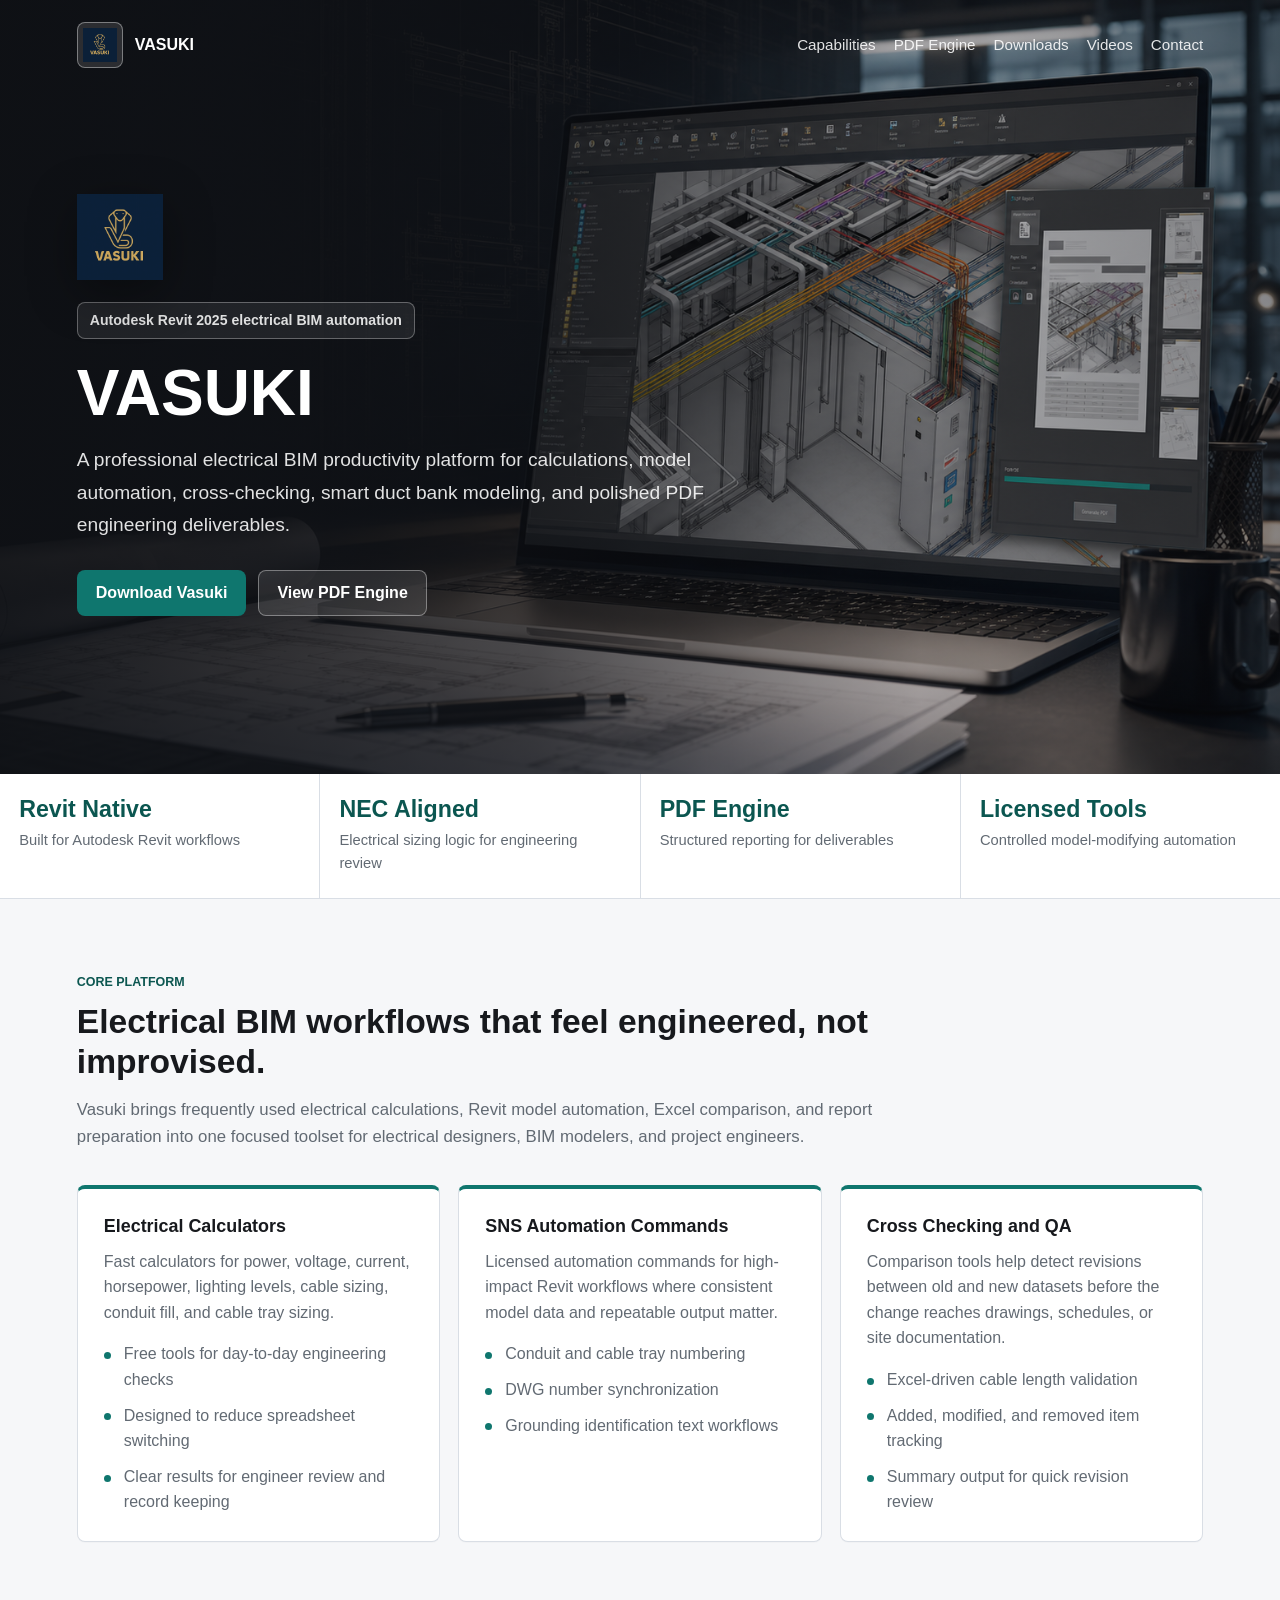
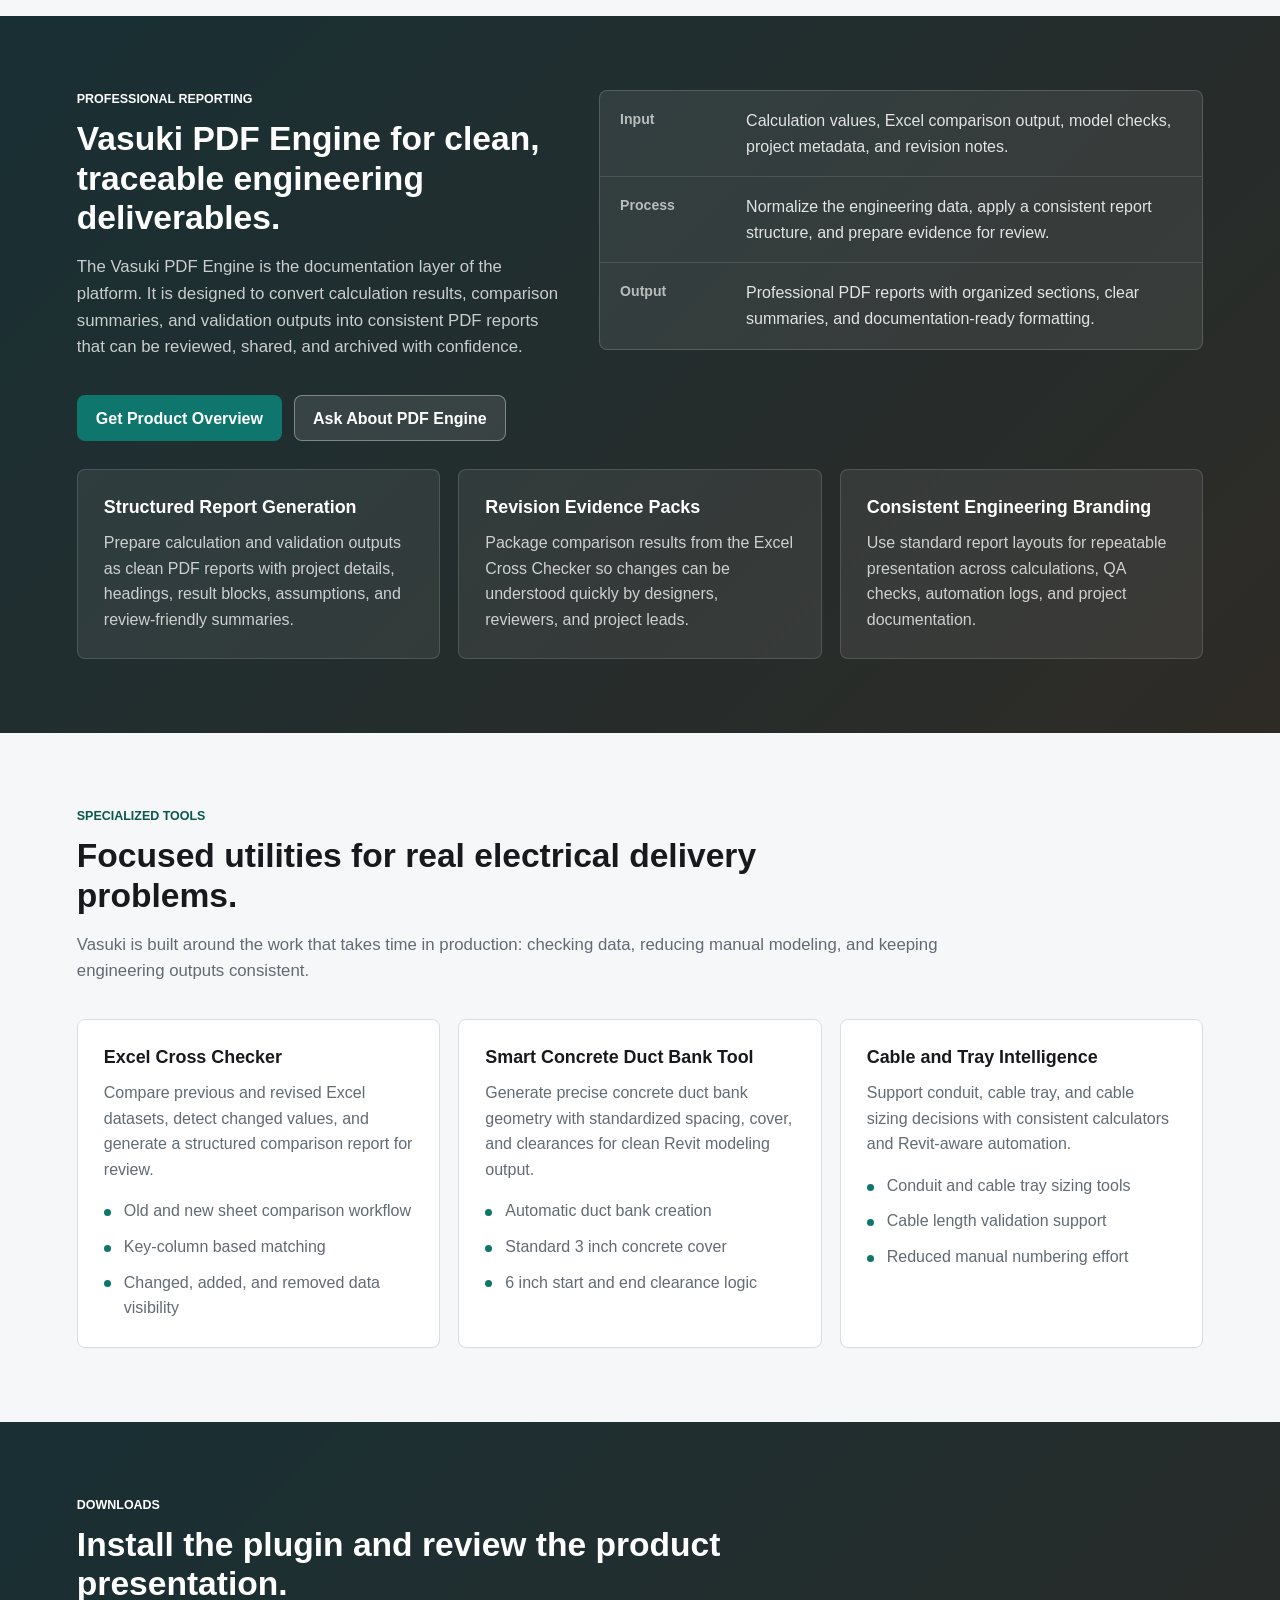
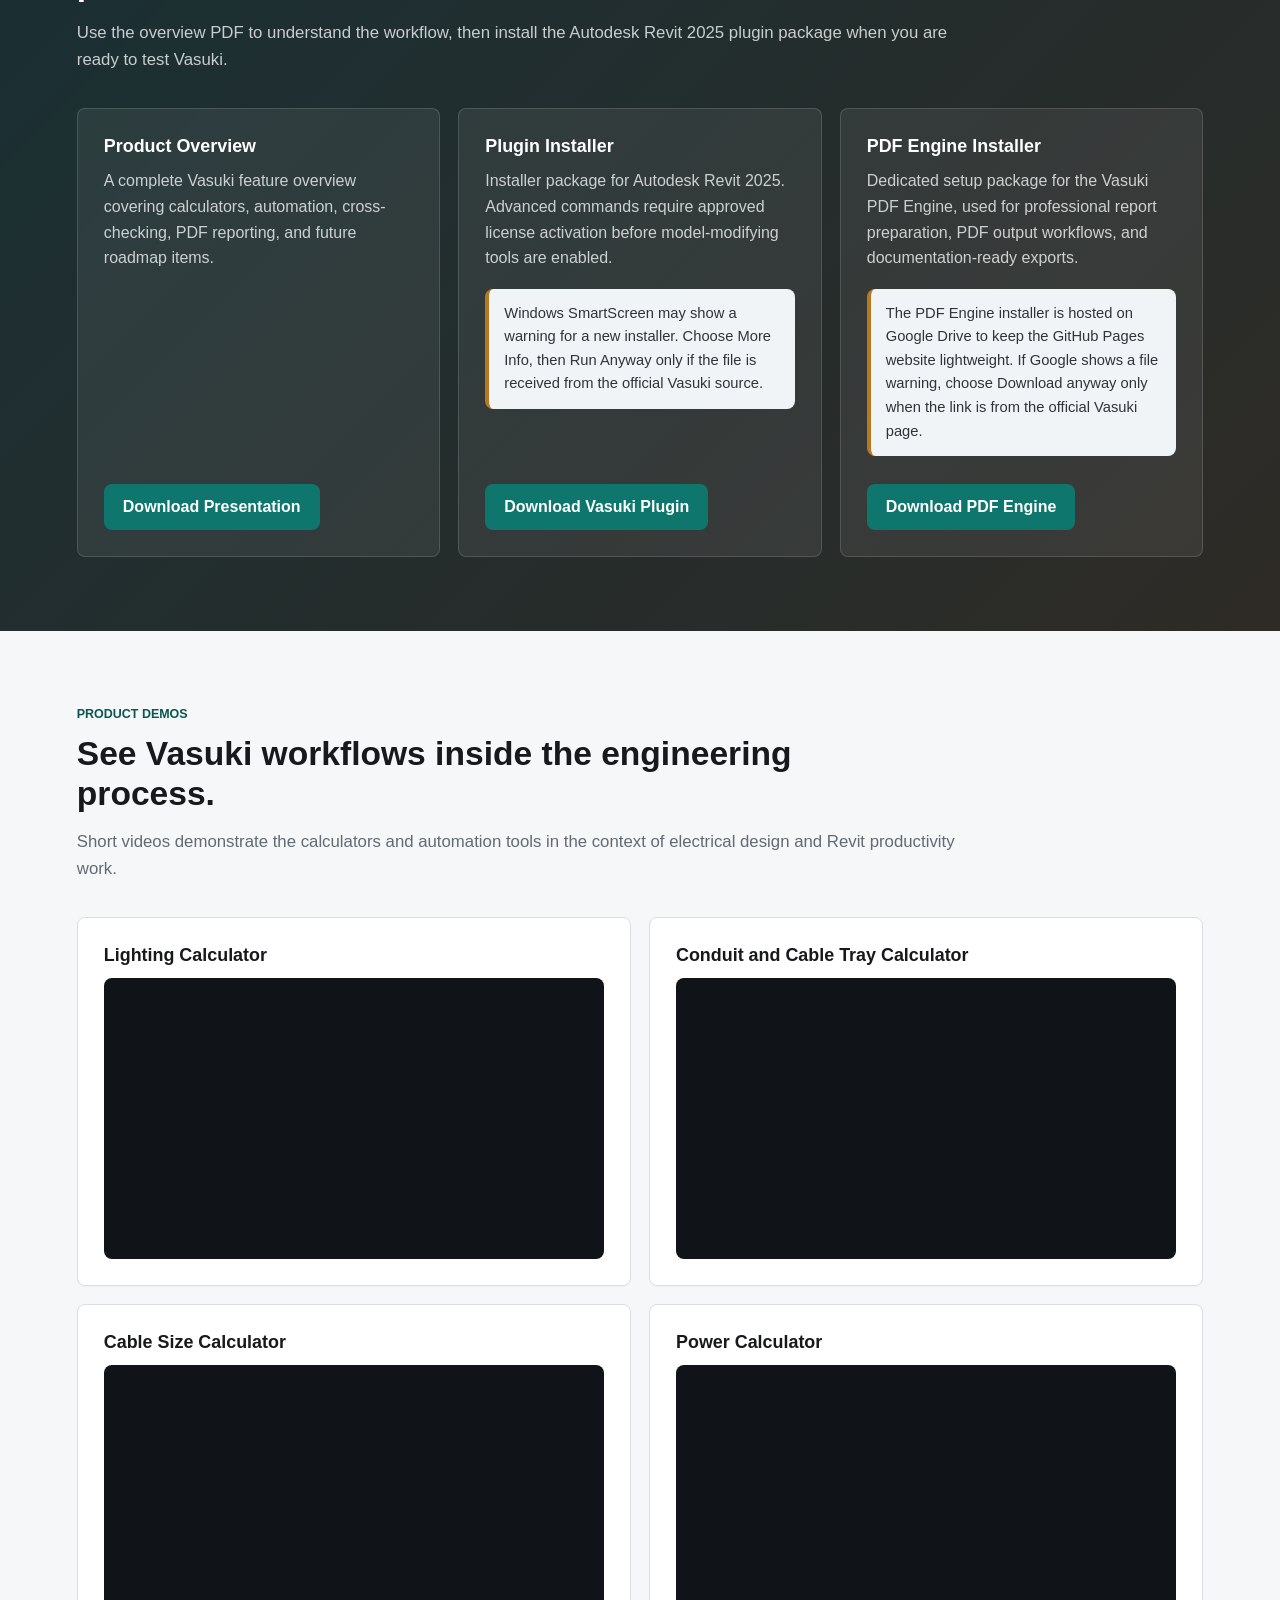
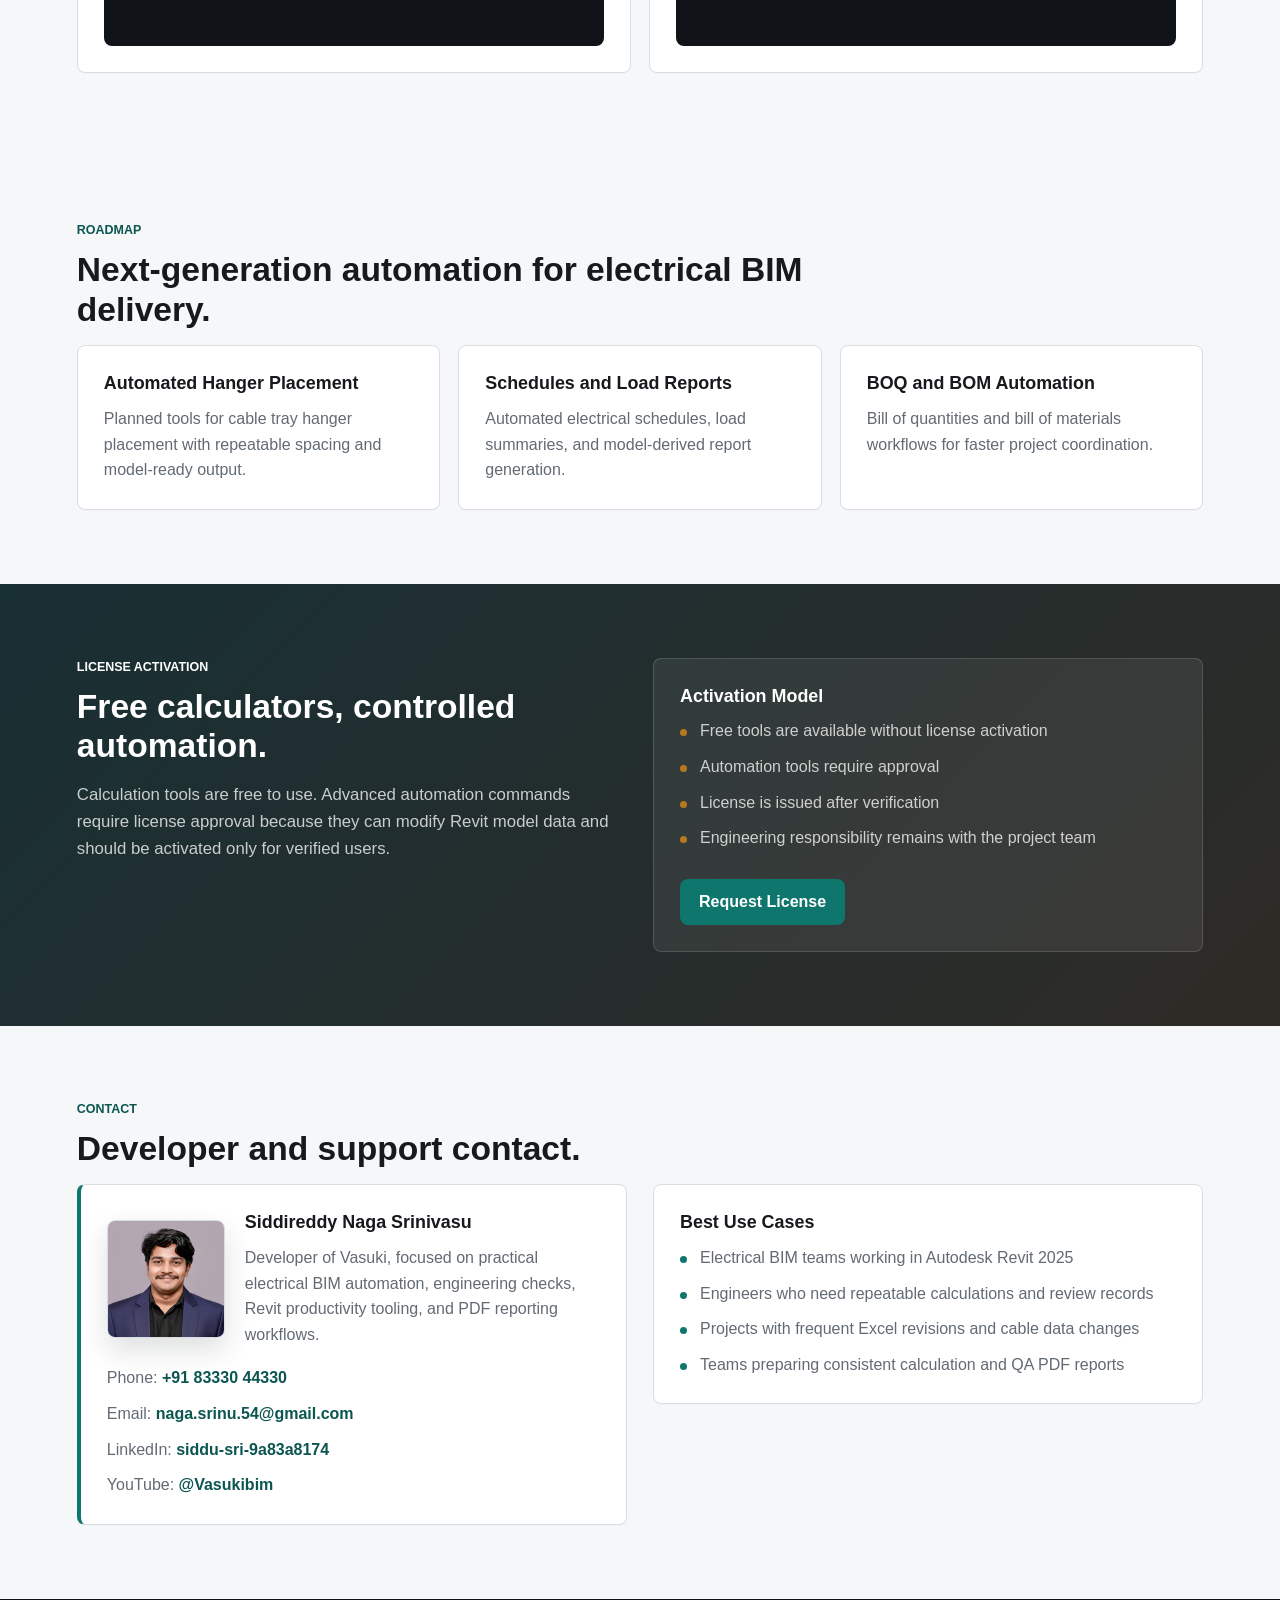
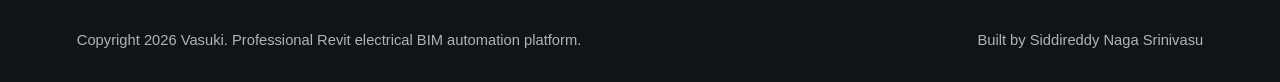
==== index.html @ 3e082663 "Add files via upload" ====
<!DOCTYPE html>
<html lang="en">
<head>
  <meta charset="UTF-8" />
  <meta name="viewport" content="width=device-width, initial-scale=1.0" />
  <meta name="author" content="Siddireddy Naga Srinivasu" />
  <meta
    name="description"
    content="Vasuki is a professional Autodesk Revit 2025 electrical BIM automation plugin with NEC-aligned calculators, model automation, Excel cross checking, smart duct bank tools, and a PDF reporting engine for engineering deliverables."
  />
  <meta
    name="keywords"
    content="Vasuki Revit plugin, Revit electrical automation, BIM electrical tools, PDF reporting engine, NEC cable sizing Revit, conduit numbering Revit, cable tray automation"
  />
  <title>Vasuki | Revit Electrical BIM Automation and PDF Engine</title>

  <style>
    :root {
      --ink: #17191d;
      --ink-soft: #2f343b;
      --muted: #626a73;
      --paper: #f6f7f9;
      --surface: #ffffff;
      --surface-strong: #eef2f5;
      --line: #d9dee5;
      --teal: #0f766e;
      --teal-dark: #0b5650;
      --amber: #b7791f;
      --green: #2f7d4d;
      --danger: #b83232;
      --shadow: 0 18px 45px rgba(23, 25, 29, 0.12);
    }

    * {
      box-sizing: border-box;
    }

    html {
      scroll-behavior: smooth;
    }

    body {
      margin: 0;
      font-family: "Segoe UI", Roboto, Arial, sans-serif;
      color: var(--ink);
      background: var(--paper);
      line-height: 1.6;
    }

    img,
    iframe {
      max-width: 100%;
    }

    a {
      color: inherit;
    }

    .site-header {
      position: absolute;
      z-index: 10;
      inset: 0 0 auto;
      padding: 22px 6%;
      color: #ffffff;
    }

    .nav {
      display: flex;
      align-items: center;
      justify-content: space-between;
      gap: 24px;
    }

    .brand {
      display: inline-flex;
      align-items: center;
      gap: 12px;
      text-decoration: none;
      font-weight: 800;
      letter-spacing: 0;
    }

    .brand-logo-wrap {
      display: inline-flex;
      width: 46px;
      height: 46px;
      align-items: center;
      justify-content: center;
      border: 1px solid rgba(255, 255, 255, 0.38);
      border-radius: 8px;
      background: rgba(255, 255, 255, 0.12);
      overflow: hidden;
    }

    .brand-logo {
      width: 100%;
      height: 100%;
      object-fit: contain;
      padding: 5px;
    }

    .hero-logo {
      display: block;
      max-width: 118px;
      max-height: 86px;
      margin-bottom: 22px;
      object-fit: contain;
      filter: drop-shadow(0 12px 24px rgba(0, 0, 0, 0.35));
    }

    .nav-links {
      display: flex;
      flex-wrap: wrap;
      justify-content: flex-end;
      gap: 18px;
      font-size: 0.95rem;
    }

    .nav-links a {
      color: rgba(255, 255, 255, 0.88);
      text-decoration: none;
    }

    .hero {
      position: relative;
      min-height: 86vh;
      display: flex;
      align-items: center;
      padding: 120px 6% 84px;
      color: #ffffff;
      background:
        linear-gradient(90deg, rgba(14, 16, 20, 0.92) 0%, rgba(14, 16, 20, 0.72) 42%, rgba(14, 16, 20, 0.32) 72%, rgba(14, 16, 20, 0.48) 100%),
        url("vasuki-hero.png") center right / cover no-repeat;
      overflow: hidden;
    }

    .hero-content {
      width: 100%;
      max-width: 760px;
      min-width: 0;
      position: relative;
      z-index: 1;
    }

    .eyebrow {
      display: inline-flex;
      align-items: center;
      min-height: 34px;
      padding: 6px 12px;
      border: 1px solid rgba(255, 255, 255, 0.3);
      border-radius: 8px;
      color: rgba(255, 255, 255, 0.86);
      font-size: 0.88rem;
      font-weight: 700;
      background: rgba(255, 255, 255, 0.08);
    }

    h1,
    h2,
    h3,
    p {
      margin-top: 0;
    }

    h1 {
      margin: 22px 0 18px;
      font-size: 4rem;
      line-height: 1.02;
      letter-spacing: 0;
    }

    .hero-subtitle {
      max-width: 680px;
      color: rgba(255, 255, 255, 0.88);
      font-size: 1.2rem;
      line-height: 1.7;
      overflow-wrap: normal;
      word-break: normal;
    }

    .hero-actions,
    .cta-row {
      display: flex;
      flex-wrap: wrap;
      gap: 12px;
      margin-top: 28px;
    }

    .button {
      display: inline-flex;
      align-items: center;
      justify-content: center;
      min-height: 46px;
      padding: 11px 18px;
      border: 1px solid transparent;
      border-radius: 8px;
      text-decoration: none;
      font-weight: 750;
      line-height: 1.2;
      transition: transform 180ms ease, border-color 180ms ease, background 180ms ease;
    }

    .button:hover {
      transform: translateY(-1px);
    }

    .button-primary {
      color: #ffffff;
      background: var(--teal);
    }

    .button-primary:hover {
      background: var(--teal-dark);
    }

    .button-secondary {
      color: #ffffff;
      border-color: rgba(255, 255, 255, 0.36);
      background: rgba(255, 255, 255, 0.1);
    }

    .button-light {
      color: var(--ink);
      background: #ffffff;
      border-color: var(--line);
    }

    .button-outline {
      color: var(--teal-dark);
      border-color: rgba(15, 118, 110, 0.32);
      background: rgba(15, 118, 110, 0.08);
    }

    .proof-strip {
      display: grid;
      grid-template-columns: repeat(4, minmax(0, 1fr));
      gap: 1px;
      background: var(--line);
      border-bottom: 1px solid var(--line);
    }

    .proof-item {
      padding: 22px 6%;
      background: var(--surface);
    }

    .proof-value {
      display: block;
      color: var(--teal-dark);
      font-size: 1.45rem;
      font-weight: 850;
      line-height: 1.2;
    }

    .proof-label {
      display: block;
      margin-top: 5px;
      color: var(--muted);
      font-size: 0.92rem;
    }

    section {
      padding: 74px 6%;
    }

    .section-inner {
      width: min(1180px, 100%);
      margin: 0 auto;
    }

    .section-kicker {
      margin-bottom: 9px;
      color: var(--teal-dark);
      font-weight: 800;
      text-transform: uppercase;
      font-size: 0.78rem;
      letter-spacing: 0;
    }

    h2 {
      max-width: 820px;
      margin-bottom: 16px;
      font-size: 2.1rem;
      line-height: 1.18;
      letter-spacing: 0;
    }

    .section-lead {
      max-width: 880px;
      margin-bottom: 34px;
      color: var(--muted);
      font-size: 1.05rem;
    }

    .grid {
      display: grid;
      grid-template-columns: repeat(3, minmax(0, 1fr));
      gap: 18px;
    }

    .grid-two {
      grid-template-columns: repeat(2, minmax(0, 1fr));
    }

    .download-grid {
      grid-template-columns: repeat(3, minmax(0, 1fr));
    }

    .card {
      min-width: 0;
      padding: 26px;
      border: 1px solid var(--line);
      border-radius: 8px;
      background: var(--surface);
      box-shadow: 0 1px 0 rgba(23, 25, 29, 0.02);
    }

    .card-feature {
      border-top: 4px solid var(--teal);
    }

    .card h3 {
      margin-bottom: 10px;
      font-size: 1.12rem;
      line-height: 1.32;
      letter-spacing: 0;
    }

    .card p {
      color: var(--muted);
    }

    .card p:last-child,
    .card ul:last-child {
      margin-bottom: 0;
    }

    .list {
      display: grid;
      gap: 10px;
      margin: 0;
      padding: 0;
      list-style: none;
      color: var(--muted);
    }

    .list li {
      position: relative;
      padding-left: 20px;
    }

    .list li::before {
      content: "";
      position: absolute;
      left: 0;
      top: 0.68em;
      width: 7px;
      height: 7px;
      border-radius: 50%;
      background: var(--teal);
    }

    .band {
      color: #ffffff;
      background:
        linear-gradient(135deg, rgba(15, 118, 110, 0.18), rgba(183, 121, 31, 0.12)),
        #1b2027;
    }

    .band .section-kicker,
    .band h2,
    .band h3 {
      color: #ffffff;
    }

    .band .section-lead,
    .band .card p,
    .band .list {
      color: rgba(255, 255, 255, 0.76);
    }

    .band .card {
      border-color: rgba(255, 255, 255, 0.14);
      background: rgba(255, 255, 255, 0.07);
      box-shadow: none;
    }

    .band .list li::before {
      background: var(--amber);
    }

    .product-flow {
      display: grid;
      grid-template-columns: 0.9fr 1.1fr;
      gap: 28px;
      align-items: start;
    }

    .flow-panel {
      border: 1px solid rgba(255, 255, 255, 0.16);
      border-radius: 8px;
      background: rgba(255, 255, 255, 0.08);
      overflow: hidden;
    }

    .flow-row {
      display: grid;
      grid-template-columns: 110px 1fr;
      gap: 16px;
      padding: 17px 20px;
      border-bottom: 1px solid rgba(255, 255, 255, 0.12);
    }

    .flow-row:last-child {
      border-bottom: 0;
    }

    .flow-label {
      color: rgba(255, 255, 255, 0.66);
      font-size: 0.88rem;
      font-weight: 750;
    }

    .flow-text {
      color: rgba(255, 255, 255, 0.86);
    }

    .engine-cards {
      margin-top: 28px;
    }

    .download-card {
      display: flex;
      min-height: 260px;
      flex-direction: column;
      justify-content: space-between;
    }

    .note {
      margin-top: 18px;
      padding: 13px 15px;
      border-left: 4px solid var(--amber);
      border-radius: 8px;
      color: var(--muted);
      background: var(--surface-strong);
      font-size: 0.92rem;
    }

    .band .card .note {
      color: var(--ink-soft);
      background: #f1f4f7;
    }

    .media-grid {
      display: grid;
      grid-template-columns: repeat(2, minmax(0, 1fr));
      gap: 18px;
    }

    .media-frame {
      position: relative;
      aspect-ratio: 16 / 9;
      overflow: hidden;
      border-radius: 8px;
      background: #101418;
    }

    .media-frame iframe {
      position: absolute;
      inset: 0;
      width: 100%;
      height: 100%;
      border: 0;
    }

    .split {
      display: grid;
      grid-template-columns: 1fr 1fr;
      gap: 26px;
      align-items: start;
    }

    .contact-lines {
      display: grid;
      gap: 10px;
      margin: 0;
      padding: 0;
      list-style: none;
      color: var(--muted);
    }

    .contact-lines a {
      color: var(--teal-dark);
      font-weight: 700;
      text-decoration: none;
    }

    .developer-card {
      border-left: 4px solid var(--teal);
    }

    .developer-profile {
      display: grid;
      grid-template-columns: 118px 1fr;
      gap: 20px;
      align-items: center;
      margin-bottom: 18px;
    }

    .developer-photo {
      width: 118px;
      aspect-ratio: 1;
      border: 1px solid var(--line);
      border-radius: 8px;
      object-fit: cover;
      box-shadow: 0 12px 28px rgba(23, 25, 29, 0.14);
    }

    .footer {
      padding: 30px 6%;
      color: rgba(255, 255, 255, 0.68);
      background: #101317;
      font-size: 0.92rem;
    }

    .footer-inner {
      display: flex;
      width: min(1180px, 100%);
      margin: 0 auto;
      align-items: center;
      justify-content: space-between;
      gap: 16px;
    }

    @media (max-width: 980px) {
      .nav {
        align-items: flex-start;
        flex-direction: column;
      }

      .nav-links {
        justify-content: flex-start;
      }

      .hero {
        min-height: 82vh;
        padding-top: 150px;
        background-position: 68% center;
      }

      .hero-content {
        width: 88vw;
        max-width: 760px;
      }

      h1 {
        font-size: 3.05rem;
      }

      h2 {
        font-size: 1.8rem;
      }

      .proof-strip,
      .grid,
      .grid-two,
      .download-grid,
      .product-flow,
      .media-grid,
      .split {
        grid-template-columns: 1fr;
      }
    }

    @media (max-width: 640px) {
      .site-header {
        padding: 18px 5%;
      }

      .nav-links {
        display: none;
      }

      .hero {
        min-height: 84vh;
        padding: 112px 5% 54px;
        background-position: 72% center;
      }

      .hero-content {
        width: 90vw;
        max-width: 90vw;
      }

      h1 {
        font-size: 2.55rem;
      }

      .hero-subtitle,
      .section-lead {
        max-width: 100%;
        font-size: 1rem;
      }

      .hero-subtitle,
      .hero-actions {
        width: 100%;
        max-width: 330px;
      }

      section {
        padding: 56px 5%;
      }

      .card {
        padding: 22px;
      }

      .hero-actions,
      .cta-row {
        align-items: stretch;
        flex-direction: column;
      }

      .button {
        width: 100%;
      }

      .brand-logo-wrap {
        width: 42px;
        height: 42px;
      }

      .hero-logo {
        max-width: 96px;
        max-height: 72px;
      }

      .developer-profile {
        grid-template-columns: 1fr;
      }

      .flow-row {
        grid-template-columns: 1fr;
        gap: 6px;
      }

      .footer-inner {
        align-items: flex-start;
        flex-direction: column;
      }
    }
  </style>
</head>

<body>
  <header class="site-header">
    <nav class="nav" aria-label="Primary navigation">
      <a class="brand" href="#top" aria-label="Vasuki home">
        <span class="brand-logo-wrap">
          <img
            class="brand-logo"
            src="Vasuki_Logo.png"
            alt="Vasuki logo"
            onerror="this.onerror=null;this.src='https://www.vasukibim.com/Vasuki_Logo.png';"
          />
        </span>
        <span>VASUKI</span>
      </a>

      <div class="nav-links">
        <a href="#features">Capabilities</a>
        <a href="#pdf-engine">PDF Engine</a>
        <a href="#downloads">Downloads</a>
        <a href="#videos">Videos</a>
        <a href="#contact">Contact</a>
      </div>
    </nav>
  </header>

  <main id="top">
    <section class="hero" aria-label="Vasuki product overview">
      <div class="hero-content">
        <img
          class="hero-logo"
          src="Vasuki_Logo.png"
          alt="Vasuki logo"
          onerror="this.onerror=null;this.src='https://www.vasukibim.com/Vasuki_Logo.png';"
        />
        <span class="eyebrow">Autodesk Revit 2025 electrical BIM automation</span>
        <h1>VASUKI</h1>
        <p class="hero-subtitle">
          A professional electrical BIM productivity platform for calculations, model automation,
          cross-checking, smart duct bank modeling, and polished PDF engineering deliverables.
        </p>

        <div class="hero-actions">
          <a href="#downloads" class="button button-primary">Download Vasuki</a>
          <a href="#pdf-engine" class="button button-secondary">View PDF Engine</a>
        </div>
      </div>
    </section>

    <div class="proof-strip" aria-label="Vasuki highlights">
      <div class="proof-item">
        <span class="proof-value">Revit Native</span>
        <span class="proof-label">Built for Autodesk Revit workflows</span>
      </div>
      <div class="proof-item">
        <span class="proof-value">NEC Aligned</span>
        <span class="proof-label">Electrical sizing logic for engineering review</span>
      </div>
      <div class="proof-item">
        <span class="proof-value">PDF Engine</span>
        <span class="proof-label">Structured reporting for deliverables</span>
      </div>
      <div class="proof-item">
        <span class="proof-value">Licensed Tools</span>
        <span class="proof-label">Controlled model-modifying automation</span>
      </div>
    </div>

    <section id="features">
      <div class="section-inner">
        <p class="section-kicker">Core Platform</p>
        <h2>Electrical BIM workflows that feel engineered, not improvised.</h2>
        <p class="section-lead">
          Vasuki brings frequently used electrical calculations, Revit model automation,
          Excel comparison, and report preparation into one focused toolset for electrical
          designers, BIM modelers, and project engineers.
        </p>

        <div class="grid">
          <article class="card card-feature">
            <h3>Electrical Calculators</h3>
            <p>
              Fast calculators for power, voltage, current, horsepower, lighting levels,
              cable sizing, conduit fill, and cable tray sizing.
            </p>
            <ul class="list">
              <li>Free tools for day-to-day engineering checks</li>
              <li>Designed to reduce spreadsheet switching</li>
              <li>Clear results for engineer review and record keeping</li>
            </ul>
          </article>

          <article class="card card-feature">
            <h3>SNS Automation Commands</h3>
            <p>
              Licensed automation commands for high-impact Revit workflows where consistent
              model data and repeatable output matter.
            </p>
            <ul class="list">
              <li>Conduit and cable tray numbering</li>
              <li>DWG number synchronization</li>
              <li>Grounding identification text workflows</li>
            </ul>
          </article>

          <article class="card card-feature">
            <h3>Cross Checking and QA</h3>
            <p>
              Comparison tools help detect revisions between old and new datasets before
              the change reaches drawings, schedules, or site documentation.
            </p>
            <ul class="list">
              <li>Excel-driven cable length validation</li>
              <li>Added, modified, and removed item tracking</li>
              <li>Summary output for quick revision review</li>
            </ul>
          </article>
        </div>
      </div>
    </section>

    <section id="pdf-engine" class="band">
      <div class="section-inner">
        <div class="product-flow">
          <div>
            <p class="section-kicker">Professional Reporting</p>
            <h2>Vasuki PDF Engine for clean, traceable engineering deliverables.</h2>
            <p class="section-lead">
              The Vasuki PDF Engine is the documentation layer of the platform. It is designed
              to convert calculation results, comparison summaries, and validation outputs into
              consistent PDF reports that can be reviewed, shared, and archived with confidence.
            </p>

            <div class="cta-row">
              <a href="#downloads" class="button button-primary">Get Product Overview</a>
              <a href="mailto:naga.srinu.54@gmail.com?subject=Vasuki%20PDF%20Engine%20Inquiry" class="button button-secondary">Ask About PDF Engine</a>
            </div>
          </div>

          <div class="flow-panel" aria-label="Vasuki PDF Engine workflow">
            <div class="flow-row">
              <span class="flow-label">Input</span>
              <span class="flow-text">Calculation values, Excel comparison output, model checks, project metadata, and revision notes.</span>
            </div>
            <div class="flow-row">
              <span class="flow-label">Process</span>
              <span class="flow-text">Normalize the engineering data, apply a consistent report structure, and prepare evidence for review.</span>
            </div>
            <div class="flow-row">
              <span class="flow-label">Output</span>
              <span class="flow-text">Professional PDF reports with organized sections, clear summaries, and documentation-ready formatting.</span>
            </div>
          </div>
        </div>

        <div class="grid engine-cards">
          <article class="card">
            <h3>Structured Report Generation</h3>
            <p>
              Prepare calculation and validation outputs as clean PDF reports with project
              details, headings, result blocks, assumptions, and review-friendly summaries.
            </p>
          </article>

          <article class="card">
            <h3>Revision Evidence Packs</h3>
            <p>
              Package comparison results from the Excel Cross Checker so changes can be
              understood quickly by designers, reviewers, and project leads.
            </p>
          </article>

          <article class="card">
            <h3>Consistent Engineering Branding</h3>
            <p>
              Use standard report layouts for repeatable presentation across calculations,
              QA checks, automation logs, and project documentation.
            </p>
          </article>
        </div>
      </div>
    </section>

    <section>
      <div class="section-inner">
        <p class="section-kicker">Specialized Tools</p>
        <h2>Focused utilities for real electrical delivery problems.</h2>
        <p class="section-lead">
          Vasuki is built around the work that takes time in production: checking data,
          reducing manual modeling, and keeping engineering outputs consistent.
        </p>

        <div class="grid">
          <article class="card">
            <h3>Excel Cross Checker</h3>
            <p>
              Compare previous and revised Excel datasets, detect changed values, and generate
              a structured comparison report for review.
            </p>
            <ul class="list">
              <li>Old and new sheet comparison workflow</li>
              <li>Key-column based matching</li>
              <li>Changed, added, and removed data visibility</li>
            </ul>
          </article>

          <article class="card">
            <h3>Smart Concrete Duct Bank Tool</h3>
            <p>
              Generate precise concrete duct bank geometry with standardized spacing,
              cover, and clearances for clean Revit modeling output.
            </p>
            <ul class="list">
              <li>Automatic duct bank creation</li>
              <li>Standard 3 inch concrete cover</li>
              <li>6 inch start and end clearance logic</li>
            </ul>
          </article>

          <article class="card">
            <h3>Cable and Tray Intelligence</h3>
            <p>
              Support conduit, cable tray, and cable sizing decisions with consistent
              calculators and Revit-aware automation.
            </p>
            <ul class="list">
              <li>Conduit and cable tray sizing tools</li>
              <li>Cable length validation support</li>
              <li>Reduced manual numbering effort</li>
            </ul>
          </article>
        </div>
      </div>
    </section>

    <section id="downloads" class="band">
      <div class="section-inner">
        <p class="section-kicker">Downloads</p>
        <h2>Install the plugin and review the product presentation.</h2>
        <p class="section-lead">
          Use the overview PDF to understand the workflow, then install the Autodesk Revit
          2025 plugin package when you are ready to test Vasuki.
        </p>

        <div class="grid download-grid">
          <article class="card download-card">
            <div>
              <h3>Product Overview</h3>
              <p>
                A complete Vasuki feature overview covering calculators, automation,
                cross-checking, PDF reporting, and future roadmap items.
              </p>
            </div>
            <div class="cta-row">
              <a href="Vasuki_ppt.pdf" class="button button-primary">Download Presentation</a>
            </div>
          </article>

          <article class="card download-card">
            <div>
              <h3>Plugin Installer</h3>
              <p>
                Installer package for Autodesk Revit 2025. Advanced commands require
                approved license activation before model-modifying tools are enabled.
              </p>
              <p class="note">
                Windows SmartScreen may show a warning for a new installer. Choose
                More Info, then Run Anyway only if the file is received from the official
                Vasuki source.
              </p>
            </div>
            <div class="cta-row">
              <a href="Vasuki_Setup.exe" class="button button-primary" data-download="plugin">Download Vasuki Plugin</a>
            </div>
          </article>

          <article class="card download-card">
            <div>
              <h3>PDF Engine Installer</h3>
              <p>
                Dedicated setup package for the Vasuki PDF Engine, used for professional
                report preparation, PDF output workflows, and documentation-ready exports.
              </p>
              <p class="note">
                The PDF Engine installer is hosted on Google Drive to keep the GitHub Pages
                website lightweight. If Google shows a file warning, choose Download anyway
                only when the link is from the official Vasuki page.
              </p>
            </div>
            <div class="cta-row">
              <a
                href="https://drive.google.com/uc?export=download&id=1g-X7j37HJ_TKkPJiGALZMHhRi1uWXdvM"
                class="button button-primary"
                target="_blank"
                rel="noopener noreferrer"
                data-download="pdf-engine"
              >
                Download PDF Engine
              </a>
            </div>
          </article>
        </div>
      </div>
    </section>

    <section id="videos">
      <div class="section-inner">
        <p class="section-kicker">Product Demos</p>
        <h2>See Vasuki workflows inside the engineering process.</h2>
        <p class="section-lead">
          Short videos demonstrate the calculators and automation tools in the context of
          electrical design and Revit productivity work.
        </p>

        <div class="media-grid">
          <article class="card">
            <h3>Lighting Calculator</h3>
            <div class="media-frame">
              <iframe src="https://www.youtube.com/embed/MZcS4wopuyc" title="Vasuki Lighting Calculator demo" allowfullscreen></iframe>
            </div>
          </article>

          <article class="card">
            <h3>Conduit and Cable Tray Calculator</h3>
            <div class="media-frame">
              <iframe src="https://www.youtube.com/embed/sD5TOuDtDtI" title="Vasuki Conduit and Cable Tray Calculator demo" allowfullscreen></iframe>
            </div>
          </article>

          <article class="card">
            <h3>Cable Size Calculator</h3>
            <div class="media-frame">
              <iframe src="https://www.youtube.com/embed/EtsAj12015E" title="Vasuki Cable Size Calculator demo" allowfullscreen></iframe>
            </div>
          </article>

          <article class="card">
            <h3>Power Calculator</h3>
            <div class="media-frame">
              <iframe src="https://www.youtube.com/embed/uCgOBV8Pcqc" title="Vasuki Power Calculator demo" allowfullscreen></iframe>
            </div>
          </article>
        </div>
      </div>
    </section>

    <section>
      <div class="section-inner">
        <p class="section-kicker">Roadmap</p>
        <h2>Next-generation automation for electrical BIM delivery.</h2>

        <div class="grid">
          <article class="card">
            <h3>Automated Hanger Placement</h3>
            <p>Planned tools for cable tray hanger placement with repeatable spacing and model-ready output.</p>
          </article>
          <article class="card">
            <h3>Schedules and Load Reports</h3>
            <p>Automated electrical schedules, load summaries, and model-derived report generation.</p>
          </article>
          <article class="card">
            <h3>BOQ and BOM Automation</h3>
            <p>Bill of quantities and bill of materials workflows for faster project coordination.</p>
          </article>
        </div>
      </div>
    </section>

    <section class="band">
      <div class="section-inner">
        <div class="split">
          <div>
            <p class="section-kicker">License Activation</p>
            <h2>Free calculators, controlled automation.</h2>
            <p class="section-lead">
              Calculation tools are free to use. Advanced automation commands require license
              approval because they can modify Revit model data and should be activated only
              for verified users.
            </p>
          </div>

          <div class="card">
            <h3>Activation Model</h3>
            <ul class="list">
              <li>Free tools are available without license activation</li>
              <li>Automation tools require approval</li>
              <li>License is issued after verification</li>
              <li>Engineering responsibility remains with the project team</li>
            </ul>
            <div class="cta-row">
              <a class="button button-primary" href="mailto:naga.srinu.54@gmail.com?subject=Vasuki%20License%20Request">Request License</a>
            </div>
          </div>
        </div>
      </div>
    </section>

    <section id="contact">
      <div class="section-inner">
        <p class="section-kicker">Contact</p>
        <h2>Developer and support contact.</h2>

        <div class="split">
          <article class="card developer-card">
            <div class="developer-profile">
              <img
                class="developer-photo"
                src="help.png"
                alt="Siddireddy Naga Srinivasu"
                onerror="this.onerror=null;this.src='https://www.vasukibim.com/help.png';"
              />
              <div>
                <h3>Siddireddy Naga Srinivasu</h3>
                <p>
                  Developer of Vasuki, focused on practical electrical BIM automation,
                  engineering checks, Revit productivity tooling, and PDF reporting workflows.
                </p>
              </div>
            </div>
            <ul class="contact-lines">
              <li>Phone: <a href="tel:+918330443430">+91 83330 44330</a></li>
              <li>Email: <a href="mailto:naga.srinu.54@gmail.com">naga.srinu.54@gmail.com</a></li>
              <li>LinkedIn: <a href="https://www.linkedin.com/in/siddu-sri-9a83a8174" target="_blank" rel="noopener noreferrer">siddu-sri-9a83a8174</a></li>
              <li>YouTube: <a href="https://www.youtube.com/@Vasukibim" target="_blank" rel="noopener noreferrer">@Vasukibim</a></li>
            </ul>
          </article>

          <article class="card">
            <h3>Best Use Cases</h3>
            <ul class="list">
              <li>Electrical BIM teams working in Autodesk Revit 2025</li>
              <li>Engineers who need repeatable calculations and review records</li>
              <li>Projects with frequent Excel revisions and cable data changes</li>
              <li>Teams preparing consistent calculation and QA PDF reports</li>
            </ul>
          </article>
        </div>
      </div>
    </section>
  </main>

  <footer class="footer">
    <div class="footer-inner">
      <span>Copyright 2026 Vasuki. Professional Revit electrical BIM automation platform.</span>
      <span>Built by Siddireddy Naga Srinivasu</span>
    </div>
  </footer>

  <script>
    const previewSection = new URLSearchParams(window.location.search).get("section");
    if (previewSection) {
      requestAnimationFrame(() => {
        document.getElementById(previewSection)?.scrollIntoView({ block: "start" });
      });
    }

    const downloadLinks = document.querySelectorAll("[data-download]");
    downloadLinks.forEach((link) => {
      link.addEventListener("click", () => {
        const currentCount = Number(localStorage.getItem("vasukiDownloadCount") || 0);
        localStorage.setItem("vasukiDownloadCount", String(currentCount + 1));
      });
    });
  </script>
</body>
</html>
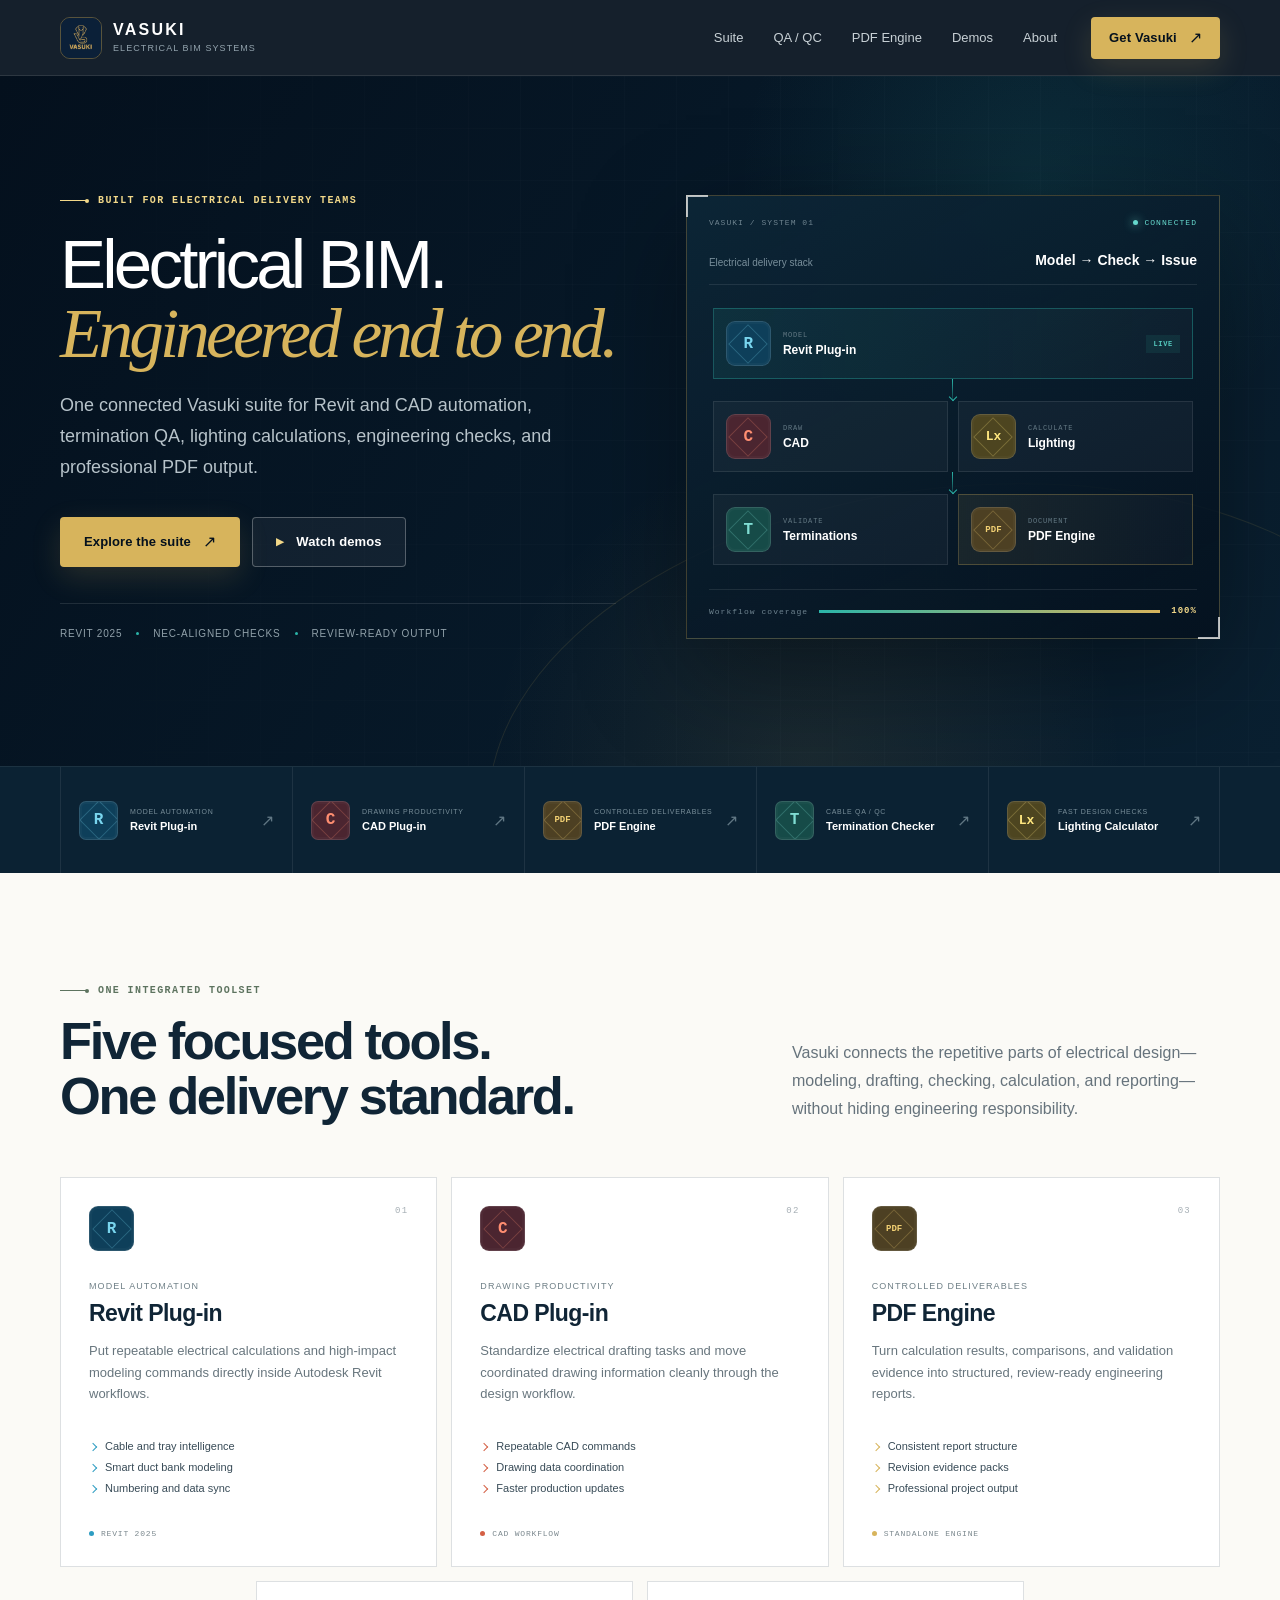
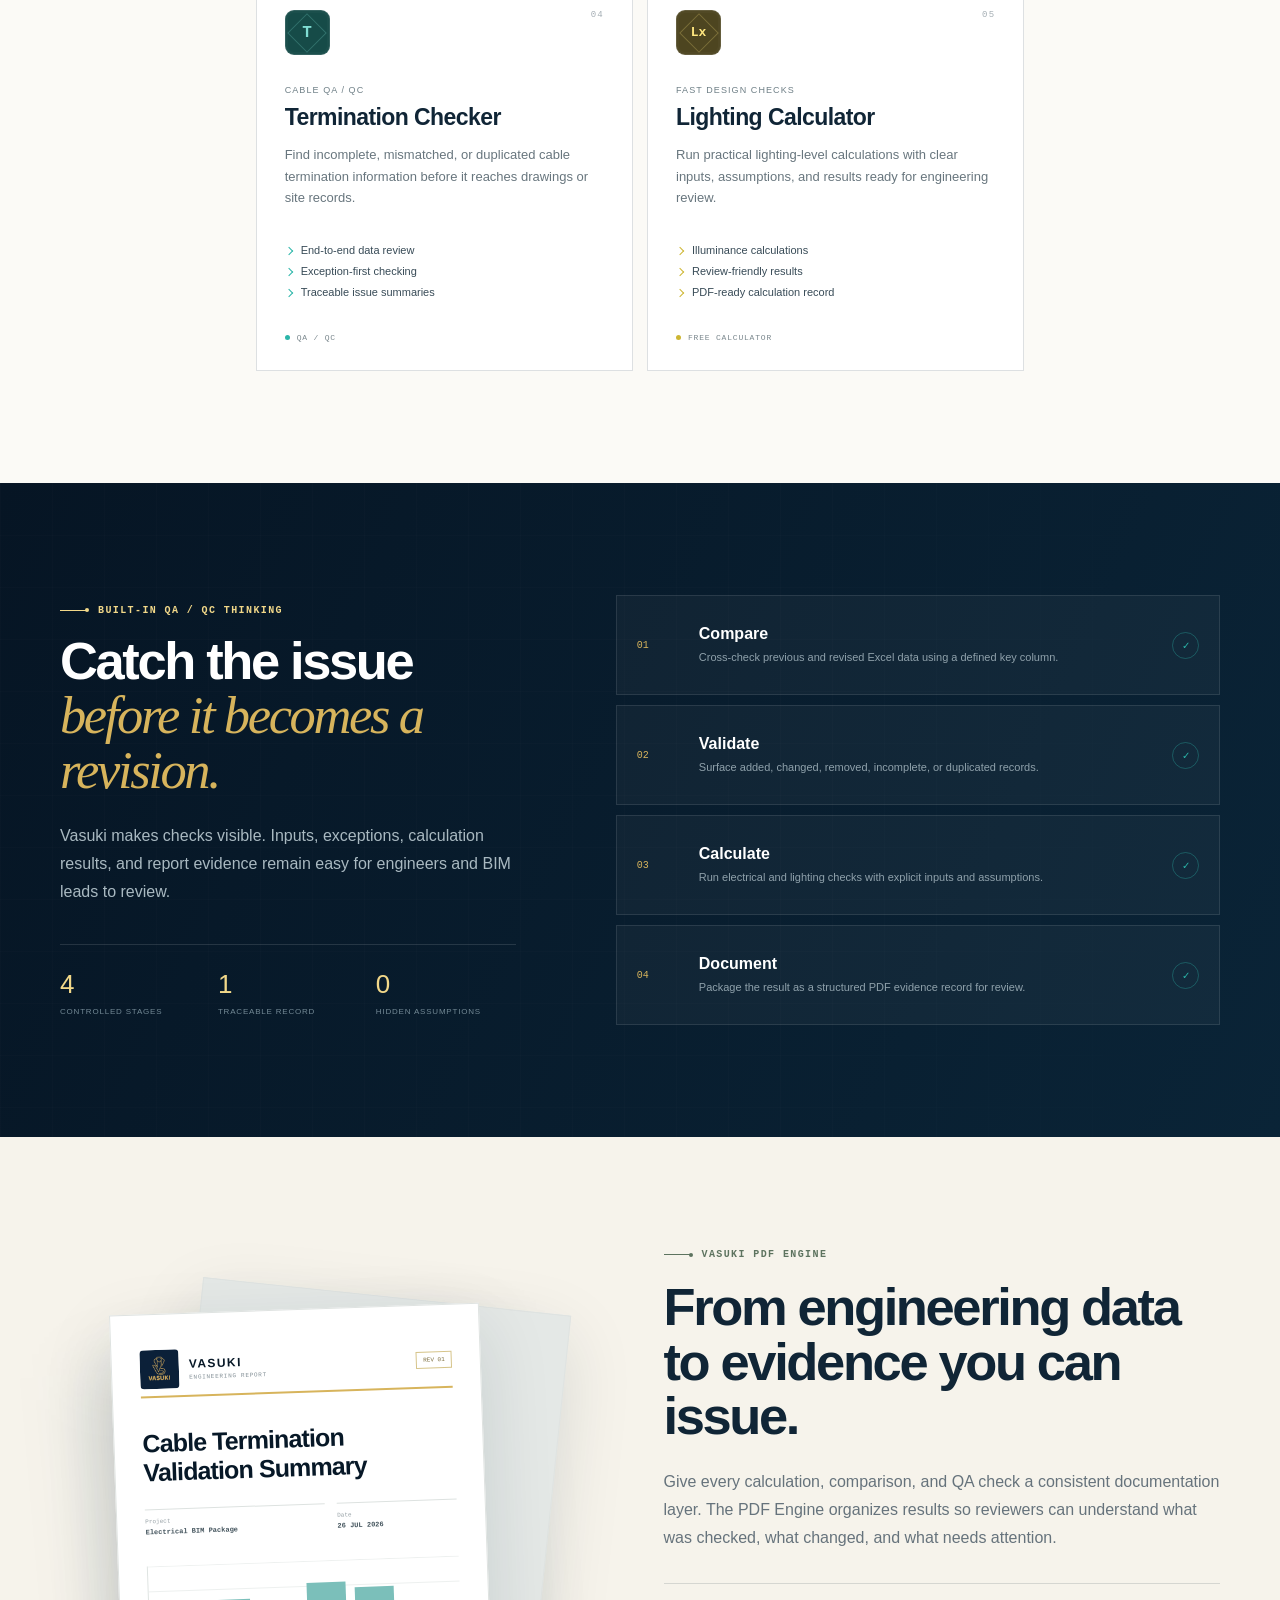
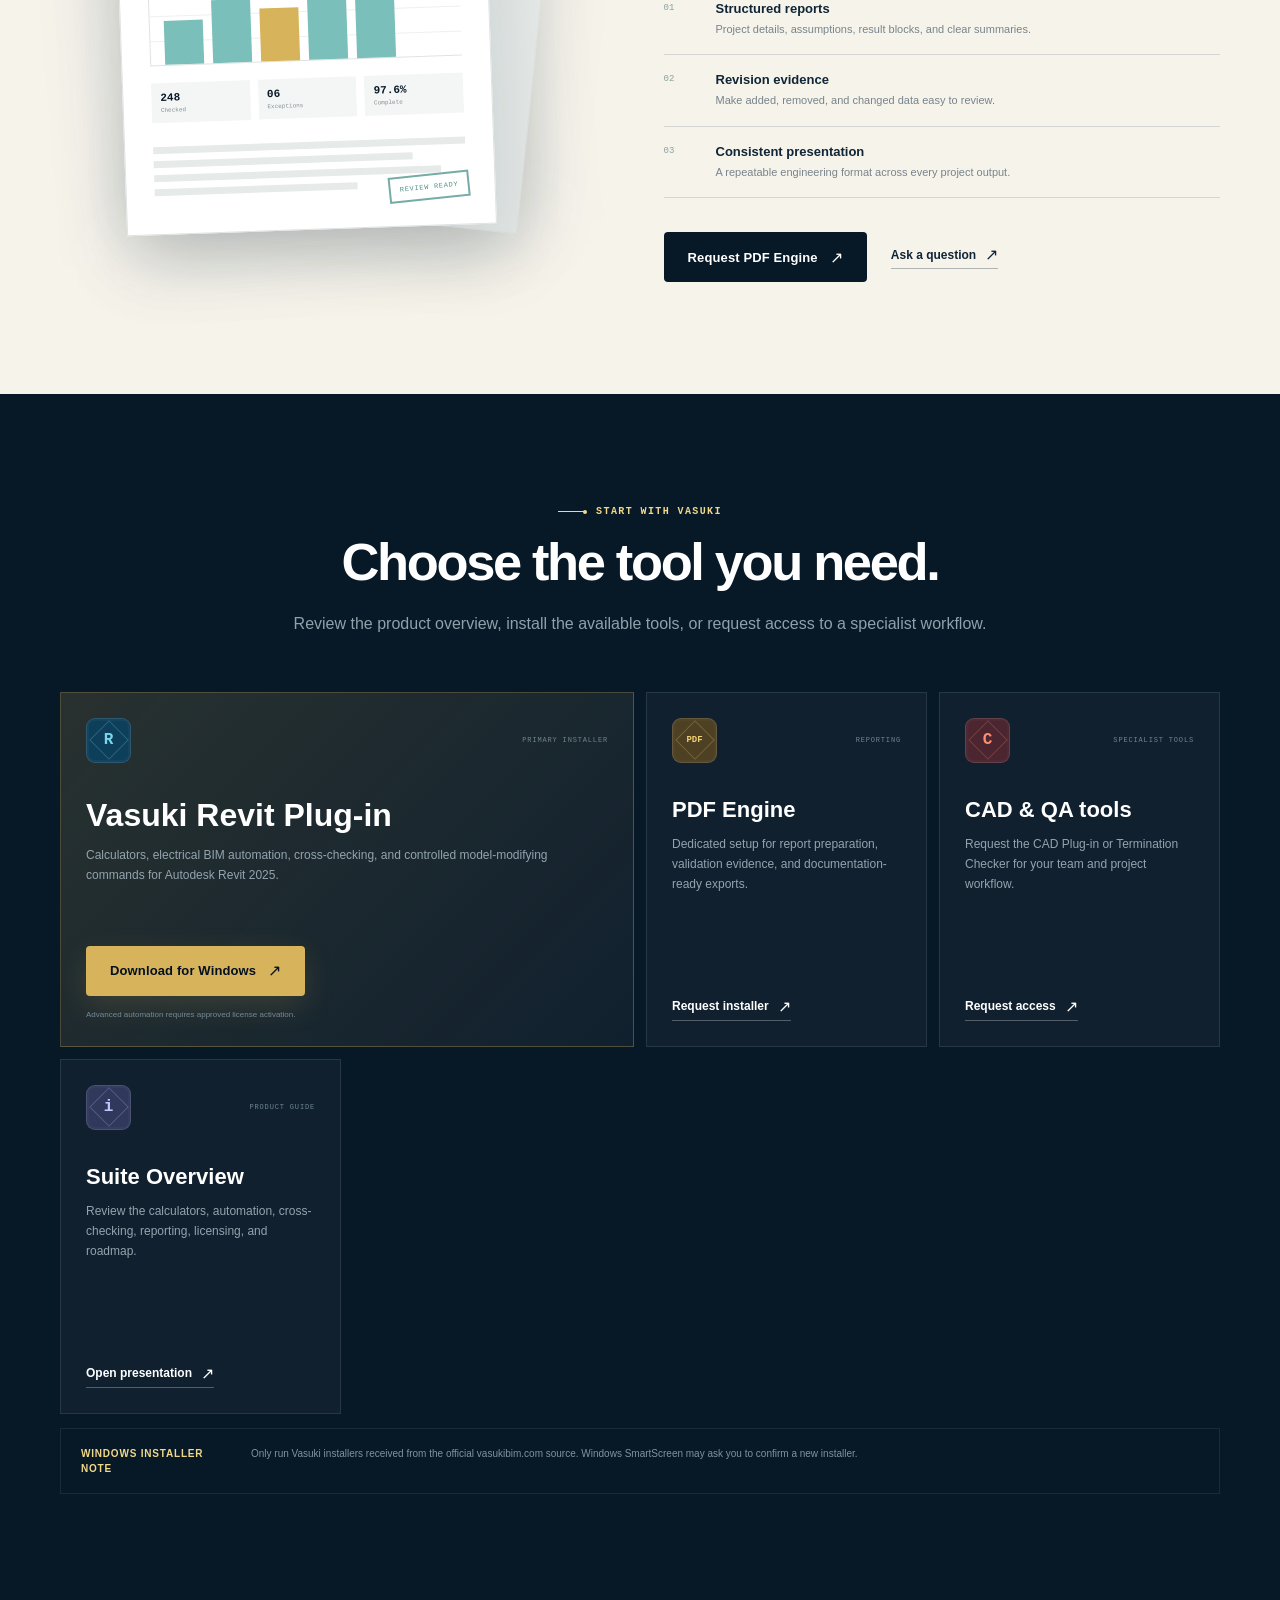
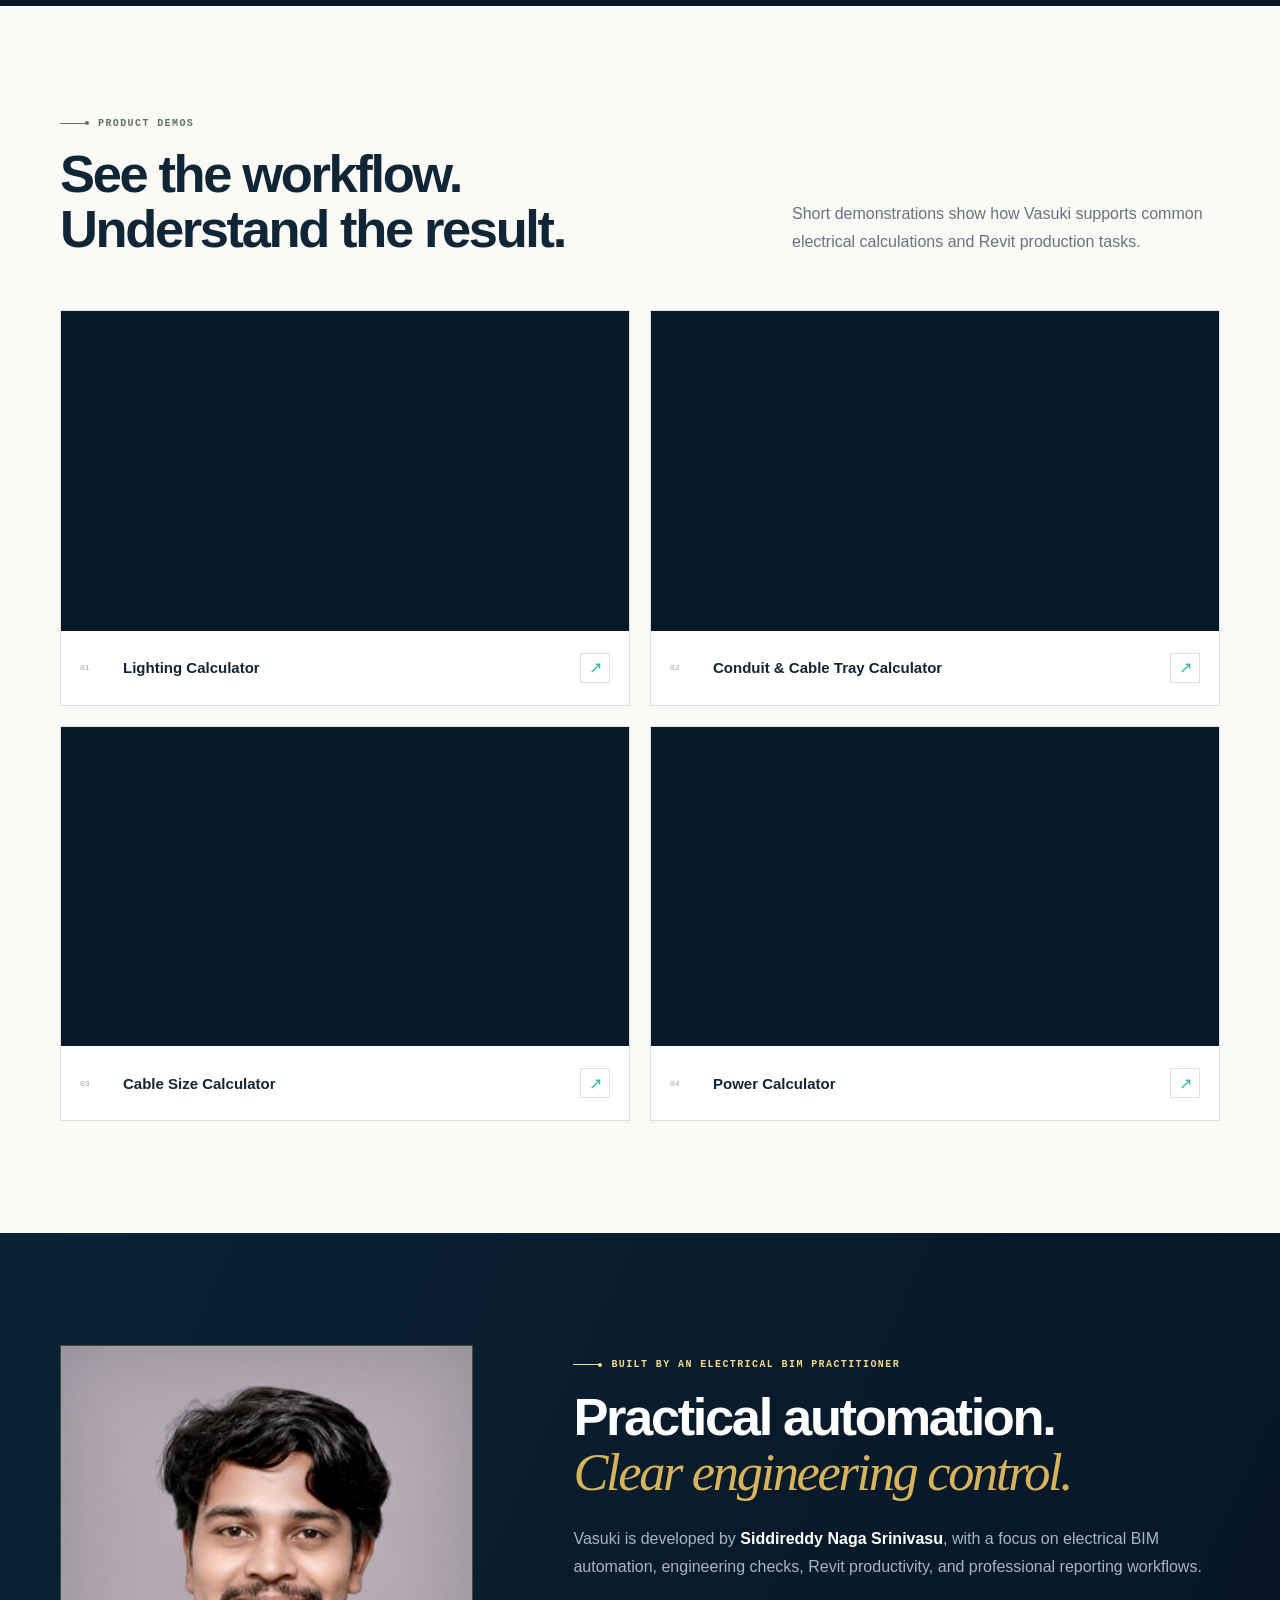
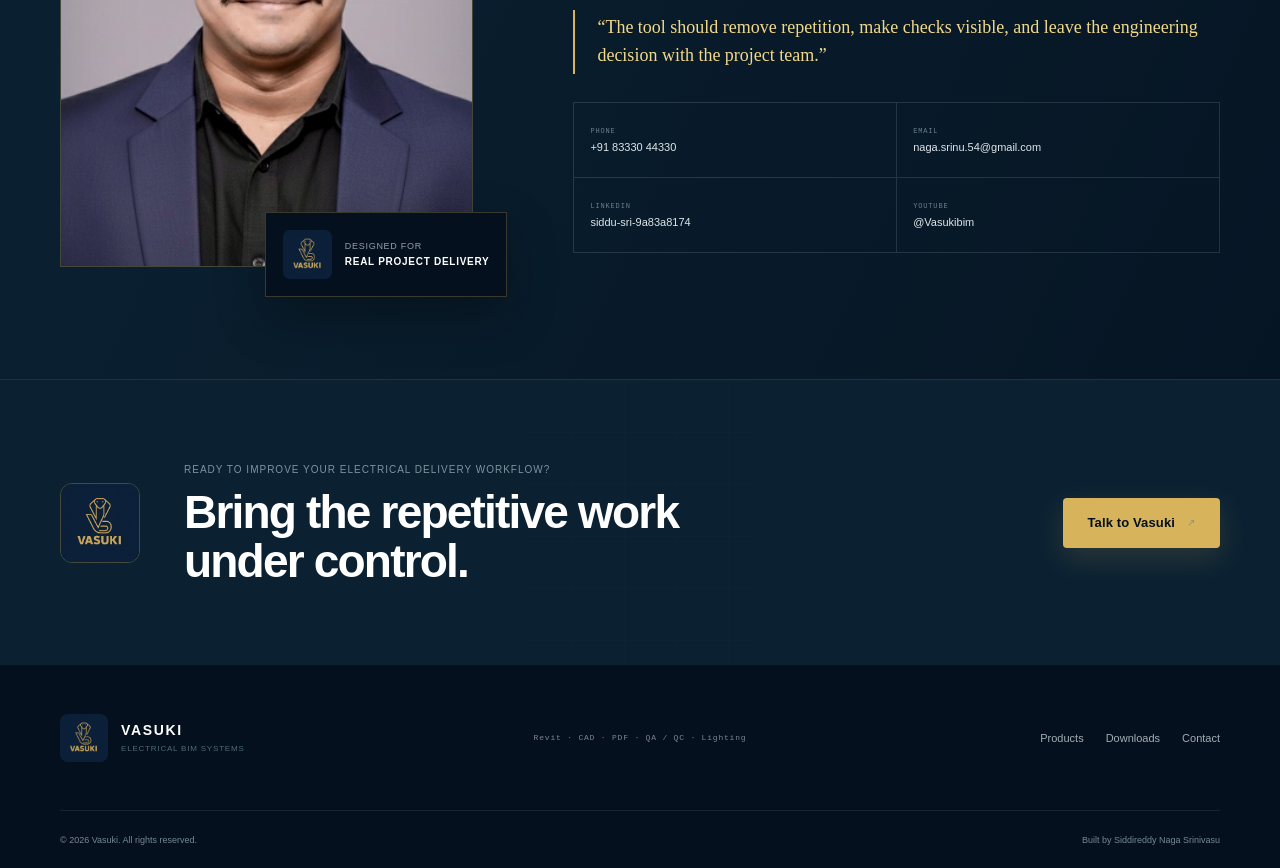
==== commit be9a03ba: "Redesign Vasuki product website" ====
--- a/index.html
+++ b/index.html
@@ -1,1120 +1,215 @@
-<!DOCTYPE html>
+<!doctype html>
 <html lang="en">
 <head>
-  <meta charset="UTF-8" />
-  <meta name="viewport" content="width=device-width, initial-scale=1.0" />
-  <meta name="author" content="Siddireddy Naga Srinivasu" />
-  <meta
-    name="description"
-    content="Vasuki is a professional Autodesk Revit 2025 electrical BIM automation plugin with NEC-aligned calculators, model automation, Excel cross checking, smart duct bank tools, and a PDF reporting engine for engineering deliverables."
-  />
-  <meta
-    name="keywords"
-    content="Vasuki Revit plugin, Revit electrical automation, BIM electrical tools, PDF reporting engine, NEC cable sizing Revit, conduit numbering Revit, cable tray automation"
-  />
-  <title>Vasuki | Revit Electrical BIM Automation and PDF Engine</title>
-
-  <style>
-    :root {
-      --ink: #17191d;
-      --ink-soft: #2f343b;
-      --muted: #626a73;
-      --paper: #f6f7f9;
-      --surface: #ffffff;
-      --surface-strong: #eef2f5;
-      --line: #d9dee5;
-      --teal: #0f766e;
-      --teal-dark: #0b5650;
-      --amber: #b7791f;
-      --green: #2f7d4d;
-      --danger: #b83232;
-      --shadow: 0 18px 45px rgba(23, 25, 29, 0.12);
-    }
-
-    * {
-      box-sizing: border-box;
-    }
-
-    html {
-      scroll-behavior: smooth;
-    }
-
-    body {
-      margin: 0;
-      font-family: "Segoe UI", Roboto, Arial, sans-serif;
-      color: var(--ink);
-      background: var(--paper);
-      line-height: 1.6;
-    }
-
-    img,
-    iframe {
-      max-width: 100%;
-    }
-
-    a {
-      color: inherit;
-    }
-
-    .site-header {
-      position: absolute;
-      z-index: 10;
-      inset: 0 0 auto;
-      padding: 22px 6%;
-      color: #ffffff;
-    }
-
-    .nav {
-      display: flex;
-      align-items: center;
-      justify-content: space-between;
-      gap: 24px;
-    }
-
-    .brand {
-      display: inline-flex;
-      align-items: center;
-      gap: 12px;
-      text-decoration: none;
-      font-weight: 800;
-      letter-spacing: 0;
-    }
-
-    .brand-logo-wrap {
-      display: inline-flex;
-      width: 46px;
-      height: 46px;
-      align-items: center;
-      justify-content: center;
-      border: 1px solid rgba(255, 255, 255, 0.38);
-      border-radius: 8px;
-      background: rgba(255, 255, 255, 0.12);
-      overflow: hidden;
-    }
-
-    .brand-logo {
-      width: 100%;
-      height: 100%;
-      object-fit: contain;
-      padding: 5px;
-    }
-
-    .hero-logo {
-      display: block;
-      max-width: 118px;
-      max-height: 86px;
-      margin-bottom: 22px;
-      object-fit: contain;
-      filter: drop-shadow(0 12px 24px rgba(0, 0, 0, 0.35));
-    }
-
-    .nav-links {
-      display: flex;
-      flex-wrap: wrap;
-      justify-content: flex-end;
-      gap: 18px;
-      font-size: 0.95rem;
-    }
-
-    .nav-links a {
-      color: rgba(255, 255, 255, 0.88);
-      text-decoration: none;
-    }
-
-    .hero {
-      position: relative;
-      min-height: 86vh;
-      display: flex;
-      align-items: center;
-      padding: 120px 6% 84px;
-      color: #ffffff;
-      background:
-        linear-gradient(90deg, rgba(14, 16, 20, 0.92) 0%, rgba(14, 16, 20, 0.72) 42%, rgba(14, 16, 20, 0.32) 72%, rgba(14, 16, 20, 0.48) 100%),
-        url("vasuki-hero.png") center right / cover no-repeat;
-      overflow: hidden;
-    }
-
-    .hero-content {
-      width: 100%;
-      max-width: 760px;
-      min-width: 0;
-      position: relative;
-      z-index: 1;
-    }
-
-    .eyebrow {
-      display: inline-flex;
-      align-items: center;
-      min-height: 34px;
-      padding: 6px 12px;
-      border: 1px solid rgba(255, 255, 255, 0.3);
-      border-radius: 8px;
-      color: rgba(255, 255, 255, 0.86);
-      font-size: 0.88rem;
-      font-weight: 700;
-      background: rgba(255, 255, 255, 0.08);
-    }
-
-    h1,
-    h2,
-    h3,
-    p {
-      margin-top: 0;
-    }
-
-    h1 {
-      margin: 22px 0 18px;
-      font-size: 4rem;
-      line-height: 1.02;
-      letter-spacing: 0;
-    }
-
-    .hero-subtitle {
-      max-width: 680px;
-      color: rgba(255, 255, 255, 0.88);
-      font-size: 1.2rem;
-      line-height: 1.7;
-      overflow-wrap: normal;
-      word-break: normal;
-    }
-
-    .hero-actions,
-    .cta-row {
-      display: flex;
-      flex-wrap: wrap;
-      gap: 12px;
-      margin-top: 28px;
-    }
-
-    .button {
-      display: inline-flex;
-      align-items: center;
-      justify-content: center;
-      min-height: 46px;
-      padding: 11px 18px;
-      border: 1px solid transparent;
-      border-radius: 8px;
-      text-decoration: none;
-      font-weight: 750;
-      line-height: 1.2;
-      transition: transform 180ms ease, border-color 180ms ease, background 180ms ease;
-    }
-
-    .button:hover {
-      transform: translateY(-1px);
-    }
-
-    .button-primary {
-      color: #ffffff;
-      background: var(--teal);
-    }
-
-    .button-primary:hover {
-      background: var(--teal-dark);
-    }
-
-    .button-secondary {
-      color: #ffffff;
-      border-color: rgba(255, 255, 255, 0.36);
-      background: rgba(255, 255, 255, 0.1);
-    }
-
-    .button-light {
-      color: var(--ink);
-      background: #ffffff;
-      border-color: var(--line);
-    }
-
-    .button-outline {
-      color: var(--teal-dark);
-      border-color: rgba(15, 118, 110, 0.32);
-      background: rgba(15, 118, 110, 0.08);
-    }
-
-    .proof-strip {
-      display: grid;
-      grid-template-columns: repeat(4, minmax(0, 1fr));
-      gap: 1px;
-      background: var(--line);
-      border-bottom: 1px solid var(--line);
-    }
-
-    .proof-item {
-      padding: 22px 6%;
-      background: var(--surface);
-    }
-
-    .proof-value {
-      display: block;
-      color: var(--teal-dark);
-      font-size: 1.45rem;
-      font-weight: 850;
-      line-height: 1.2;
-    }
-
-    .proof-label {
-      display: block;
-      margin-top: 5px;
-      color: var(--muted);
-      font-size: 0.92rem;
-    }
-
-    section {
-      padding: 74px 6%;
-    }
-
-    .section-inner {
-      width: min(1180px, 100%);
-      margin: 0 auto;
-    }
-
-    .section-kicker {
-      margin-bottom: 9px;
-      color: var(--teal-dark);
-      font-weight: 800;
-      text-transform: uppercase;
-      font-size: 0.78rem;
-      letter-spacing: 0;
-    }
-
-    h2 {
-      max-width: 820px;
-      margin-bottom: 16px;
-      font-size: 2.1rem;
-      line-height: 1.18;
-      letter-spacing: 0;
-    }
-
-    .section-lead {
-      max-width: 880px;
-      margin-bottom: 34px;
-      color: var(--muted);
-      font-size: 1.05rem;
-    }
-
-    .grid {
-      display: grid;
-      grid-template-columns: repeat(3, minmax(0, 1fr));
-      gap: 18px;
-    }
-
-    .grid-two {
-      grid-template-columns: repeat(2, minmax(0, 1fr));
-    }
-
-    .download-grid {
-      grid-template-columns: repeat(3, minmax(0, 1fr));
-    }
-
-    .card {
-      min-width: 0;
-      padding: 26px;
-      border: 1px solid var(--line);
-      border-radius: 8px;
-      background: var(--surface);
-      box-shadow: 0 1px 0 rgba(23, 25, 29, 0.02);
-    }
-
-    .card-feature {
-      border-top: 4px solid var(--teal);
-    }
-
-    .card h3 {
-      margin-bottom: 10px;
-      font-size: 1.12rem;
-      line-height: 1.32;
-      letter-spacing: 0;
-    }
-
-    .card p {
-      color: var(--muted);
-    }
-
-    .card p:last-child,
-    .card ul:last-child {
-      margin-bottom: 0;
-    }
-
-    .list {
-      display: grid;
-      gap: 10px;
-      margin: 0;
-      padding: 0;
-      list-style: none;
-      color: var(--muted);
-    }
-
-    .list li {
-      position: relative;
-      padding-left: 20px;
-    }
-
-    .list li::before {
-      content: "";
-      position: absolute;
-      left: 0;
-      top: 0.68em;
-      width: 7px;
-      height: 7px;
-      border-radius: 50%;
-      background: var(--teal);
-    }
-
-    .band {
-      color: #ffffff;
-      background:
-        linear-gradient(135deg, rgba(15, 118, 110, 0.18), rgba(183, 121, 31, 0.12)),
-        #1b2027;
-    }
-
-    .band .section-kicker,
-    .band h2,
-    .band h3 {
-      color: #ffffff;
-    }
-
-    .band .section-lead,
-    .band .card p,
-    .band .list {
-      color: rgba(255, 255, 255, 0.76);
-    }
-
-    .band .card {
-      border-color: rgba(255, 255, 255, 0.14);
-      background: rgba(255, 255, 255, 0.07);
-      box-shadow: none;
-    }
-
-    .band .list li::before {
-      background: var(--amber);
-    }
-
-    .product-flow {
-      display: grid;
-      grid-template-columns: 0.9fr 1.1fr;
-      gap: 28px;
-      align-items: start;
-    }
-
-    .flow-panel {
-      border: 1px solid rgba(255, 255, 255, 0.16);
-      border-radius: 8px;
-      background: rgba(255, 255, 255, 0.08);
-      overflow: hidden;
-    }
-
-    .flow-row {
-      display: grid;
-      grid-template-columns: 110px 1fr;
-      gap: 16px;
-      padding: 17px 20px;
-      border-bottom: 1px solid rgba(255, 255, 255, 0.12);
-    }
-
-    .flow-row:last-child {
-      border-bottom: 0;
-    }
-
-    .flow-label {
-      color: rgba(255, 255, 255, 0.66);
-      font-size: 0.88rem;
-      font-weight: 750;
-    }
-
-    .flow-text {
-      color: rgba(255, 255, 255, 0.86);
-    }
-
-    .engine-cards {
-      margin-top: 28px;
-    }
-
-    .download-card {
-      display: flex;
-      min-height: 260px;
-      flex-direction: column;
-      justify-content: space-between;
-    }
-
-    .note {
-      margin-top: 18px;
-      padding: 13px 15px;
-      border-left: 4px solid var(--amber);
-      border-radius: 8px;
-      color: var(--muted);
-      background: var(--surface-strong);
-      font-size: 0.92rem;
-    }
-
-    .band .card .note {
-      color: var(--ink-soft);
-      background: #f1f4f7;
-    }
-
-    .media-grid {
-      display: grid;
-      grid-template-columns: repeat(2, minmax(0, 1fr));
-      gap: 18px;
-    }
-
-    .media-frame {
-      position: relative;
-      aspect-ratio: 16 / 9;
-      overflow: hidden;
-      border-radius: 8px;
-      background: #101418;
-    }
-
-    .media-frame iframe {
-      position: absolute;
-      inset: 0;
-      width: 100%;
-      height: 100%;
-      border: 0;
-    }
-
-    .split {
-      display: grid;
-      grid-template-columns: 1fr 1fr;
-      gap: 26px;
-      align-items: start;
-    }
-
-    .contact-lines {
-      display: grid;
-      gap: 10px;
-      margin: 0;
-      padding: 0;
-      list-style: none;
-      color: var(--muted);
-    }
-
-    .contact-lines a {
-      color: var(--teal-dark);
-      font-weight: 700;
-      text-decoration: none;
-    }
-
-    .developer-card {
-      border-left: 4px solid var(--teal);
-    }
-
-    .developer-profile {
-      display: grid;
-      grid-template-columns: 118px 1fr;
-      gap: 20px;
-      align-items: center;
-      margin-bottom: 18px;
-    }
-
-    .developer-photo {
-      width: 118px;
-      aspect-ratio: 1;
-      border: 1px solid var(--line);
-      border-radius: 8px;
-      object-fit: cover;
-      box-shadow: 0 12px 28px rgba(23, 25, 29, 0.14);
-    }
-
-    .footer {
-      padding: 30px 6%;
-      color: rgba(255, 255, 255, 0.68);
-      background: #101317;
-      font-size: 0.92rem;
-    }
-
-    .footer-inner {
-      display: flex;
-      width: min(1180px, 100%);
-      margin: 0 auto;
-      align-items: center;
-      justify-content: space-between;
-      gap: 16px;
-    }
-
-    @media (max-width: 980px) {
-      .nav {
-        align-items: flex-start;
-        flex-direction: column;
-      }
-
-      .nav-links {
-        justify-content: flex-start;
-      }
-
-      .hero {
-        min-height: 82vh;
-        padding-top: 150px;
-        background-position: 68% center;
-      }
-
-      .hero-content {
-        width: 88vw;
-        max-width: 760px;
-      }
-
-      h1 {
-        font-size: 3.05rem;
-      }
-
-      h2 {
-        font-size: 1.8rem;
-      }
-
-      .proof-strip,
-      .grid,
-      .grid-two,
-      .download-grid,
-      .product-flow,
-      .media-grid,
-      .split {
-        grid-template-columns: 1fr;
-      }
-    }
-
-    @media (max-width: 640px) {
-      .site-header {
-        padding: 18px 5%;
-      }
-
-      .nav-links {
-        display: none;
-      }
-
-      .hero {
-        min-height: 84vh;
-        padding: 112px 5% 54px;
-        background-position: 72% center;
-      }
-
-      .hero-content {
-        width: 90vw;
-        max-width: 90vw;
-      }
-
-      h1 {
-        font-size: 2.55rem;
-      }
-
-      .hero-subtitle,
-      .section-lead {
-        max-width: 100%;
-        font-size: 1rem;
-      }
-
-      .hero-subtitle,
-      .hero-actions {
-        width: 100%;
-        max-width: 330px;
-      }
-
-      section {
-        padding: 56px 5%;
-      }
-
-      .card {
-        padding: 22px;
-      }
-
-      .hero-actions,
-      .cta-row {
-        align-items: stretch;
-        flex-direction: column;
-      }
-
-      .button {
-        width: 100%;
-      }
-
-      .brand-logo-wrap {
-        width: 42px;
-        height: 42px;
-      }
-
-      .hero-logo {
-        max-width: 96px;
-        max-height: 72px;
-      }
-
-      .developer-profile {
-        grid-template-columns: 1fr;
-      }
-
-      .flow-row {
-        grid-template-columns: 1fr;
-        gap: 6px;
-      }
-
-      .footer-inner {
-        align-items: flex-start;
-        flex-direction: column;
-      }
-    }
-  </style>
+  <meta charset="utf-8">
+  <meta name="viewport" content="width=device-width, initial-scale=1">
+  <meta name="author" content="Siddireddy Naga Srinivasu">
+  <meta name="description" content="One connected Vasuki suite for Revit and CAD automation, termination checking, lighting calculations, engineering QA, and professional PDF deliverables.">
+  <meta name="keywords" content="electrical BIM, Revit plugin, CAD plugin, termination checker, lighting calculator, PDF engine, BIM QA QC">
+  <meta name="theme-color" content="#071827">
+  <link rel="canonical" href="https://www.vasukibim.com/">
+  <link rel="icon" href="Vasuki_Logo.png">
+  <link rel="stylesheet" href="styles.css">
+  <title>Vasuki | Electrical BIM Automation, QA &amp; Engineering Tools</title>
+
+  <meta property="og:type" content="website">
+  <meta property="og:url" content="https://www.vasukibim.com/">
+  <meta property="og:site_name" content="Vasuki">
+  <meta property="og:title" content="Vasuki | Electrical BIM. Engineered end to end.">
+  <meta property="og:description" content="Revit, CAD, PDF, QA, termination, and lighting tools in one connected engineering suite.">
+  <meta property="og:image" content="https://www.vasukibim.com/og.png">
+  <meta property="og:image:width" content="1680">
+  <meta property="og:image:height" content="945">
+  <meta name="twitter:card" content="summary_large_image">
+  <meta name="twitter:title" content="Vasuki | Electrical BIM. Engineered end to end.">
+  <meta name="twitter:description" content="Revit, CAD, PDF, QA, termination, and lighting tools in one connected engineering suite.">
+  <meta name="twitter:image" content="https://www.vasukibim.com/og.png">
+
+  <script type="application/ld+json">
+  {"@context":"https://schema.org","@type":"SoftwareApplication","name":"Vasuki","applicationCategory":"BusinessApplication","operatingSystem":"Windows","description":"Electrical BIM automation, engineering calculation, QA/QC, CAD, and PDF reporting tools.","author":{"@type":"Person","name":"Siddireddy Naga Srinivasu","email":"naga.srinu.54@gmail.com","url":"https://www.vasukibim.com"}}
+  </script>
 </head>
-
 <body>
   <header class="site-header">
-    <nav class="nav" aria-label="Primary navigation">
+    <div class="shell header-inner">
       <a class="brand" href="#top" aria-label="Vasuki home">
-        <span class="brand-logo-wrap">
-          <img
-            class="brand-logo"
-            src="Vasuki_Logo.png"
-            alt="Vasuki logo"
-            onerror="this.onerror=null;this.src='https://www.vasukibim.com/Vasuki_Logo.png';"
-          />
-        </span>
-        <span>VASUKI</span>
+        <img src="Vasuki_Logo.png" alt="" width="44" height="44">
+        <span class="brand-copy"><strong>VASUKI</strong><small>Electrical BIM systems</small></span>
       </a>
-
-      <div class="nav-links">
-        <a href="#features">Capabilities</a>
-        <a href="#pdf-engine">PDF Engine</a>
-        <a href="#downloads">Downloads</a>
-        <a href="#videos">Videos</a>
-        <a href="#contact">Contact</a>
-      </div>
-    </nav>
+      <nav class="desktop-nav" aria-label="Primary navigation">
+        <a href="#suite">Suite</a><a href="#qa">QA / QC</a><a href="#pdf-engine">PDF Engine</a><a href="#demos">Demos</a><a href="#about">About</a>
+      </nav>
+      <a class="button button-small button-gold desktop-cta" href="#downloads">Get Vasuki <span class="arrow" aria-hidden="true">↗</span></a>
+      <details class="mobile-menu">
+        <summary aria-label="Open navigation"><span></span><span></span></summary>
+        <nav aria-label="Mobile navigation">
+          <a href="#suite">Product suite</a><a href="#qa">QA / QC workflow</a><a href="#pdf-engine">PDF Engine</a><a href="#downloads">Downloads</a><a href="#about">About &amp; contact</a>
+        </nav>
+      </details>
+    </div>
   </header>
 
   <main id="top">
-    <section class="hero" aria-label="Vasuki product overview">
-      <div class="hero-content">
-        <img
-          class="hero-logo"
-          src="Vasuki_Logo.png"
-          alt="Vasuki logo"
-          onerror="this.onerror=null;this.src='https://www.vasukibim.com/Vasuki_Logo.png';"
-        />
-        <span class="eyebrow">Autodesk Revit 2025 electrical BIM automation</span>
-        <h1>VASUKI</h1>
-        <p class="hero-subtitle">
-          A professional electrical BIM productivity platform for calculations, model automation,
-          cross-checking, smart duct bank modeling, and polished PDF engineering deliverables.
-        </p>
-
-        <div class="hero-actions">
-          <a href="#downloads" class="button button-primary">Download Vasuki</a>
-          <a href="#pdf-engine" class="button button-secondary">View PDF Engine</a>
-        </div>
-      </div>
-    </section>
-
-    <div class="proof-strip" aria-label="Vasuki highlights">
-      <div class="proof-item">
-        <span class="proof-value">Revit Native</span>
-        <span class="proof-label">Built for Autodesk Revit workflows</span>
-      </div>
-      <div class="proof-item">
-        <span class="proof-value">NEC Aligned</span>
-        <span class="proof-label">Electrical sizing logic for engineering review</span>
-      </div>
-      <div class="proof-item">
-        <span class="proof-value">PDF Engine</span>
-        <span class="proof-label">Structured reporting for deliverables</span>
-      </div>
-      <div class="proof-item">
-        <span class="proof-value">Licensed Tools</span>
-        <span class="proof-label">Controlled model-modifying automation</span>
-      </div>
-    </div>
-
-    <section id="features">
-      <div class="section-inner">
-        <p class="section-kicker">Core Platform</p>
-        <h2>Electrical BIM workflows that feel engineered, not improvised.</h2>
-        <p class="section-lead">
-          Vasuki brings frequently used electrical calculations, Revit model automation,
-          Excel comparison, and report preparation into one focused toolset for electrical
-          designers, BIM modelers, and project engineers.
-        </p>
-
-        <div class="grid">
-          <article class="card card-feature">
-            <h3>Electrical Calculators</h3>
-            <p>
-              Fast calculators for power, voltage, current, horsepower, lighting levels,
-              cable sizing, conduit fill, and cable tray sizing.
-            </p>
-            <ul class="list">
-              <li>Free tools for day-to-day engineering checks</li>
-              <li>Designed to reduce spreadsheet switching</li>
-              <li>Clear results for engineer review and record keeping</li>
-            </ul>
-          </article>
-
-          <article class="card card-feature">
-            <h3>SNS Automation Commands</h3>
-            <p>
-              Licensed automation commands for high-impact Revit workflows where consistent
-              model data and repeatable output matter.
-            </p>
-            <ul class="list">
-              <li>Conduit and cable tray numbering</li>
-              <li>DWG number synchronization</li>
-              <li>Grounding identification text workflows</li>
-            </ul>
-          </article>
-
-          <article class="card card-feature">
-            <h3>Cross Checking and QA</h3>
-            <p>
-              Comparison tools help detect revisions between old and new datasets before
-              the change reaches drawings, schedules, or site documentation.
-            </p>
-            <ul class="list">
-              <li>Excel-driven cable length validation</li>
-              <li>Added, modified, and removed item tracking</li>
-              <li>Summary output for quick revision review</li>
-            </ul>
-          </article>
-        </div>
-      </div>
-    </section>
-
-    <section id="pdf-engine" class="band">
-      <div class="section-inner">
-        <div class="product-flow">
-          <div>
-            <p class="section-kicker">Professional Reporting</p>
-            <h2>Vasuki PDF Engine for clean, traceable engineering deliverables.</h2>
-            <p class="section-lead">
-              The Vasuki PDF Engine is the documentation layer of the platform. It is designed
-              to convert calculation results, comparison summaries, and validation outputs into
-              consistent PDF reports that can be reviewed, shared, and archived with confidence.
-            </p>
-
-            <div class="cta-row">
-              <a href="#downloads" class="button button-primary">Get Product Overview</a>
-              <a href="mailto:naga.srinu.54@gmail.com?subject=Vasuki%20PDF%20Engine%20Inquiry" class="button button-secondary">Ask About PDF Engine</a>
+    <section class="hero">
+      <div class="hero-grid" aria-hidden="true"></div>
+      <div class="shell hero-layout">
+        <div class="hero-copy">
+          <div class="eyebrow"><span></span> Built for electrical delivery teams</div>
+          <h1>Electrical BIM.<br><em>Engineered end to end.</em></h1>
+          <p>One connected Vasuki suite for Revit and CAD automation, termination QA, lighting calculations, engineering checks, and professional PDF output.</p>
+          <div class="hero-actions">
+            <a class="button button-gold" href="#suite">Explore the suite <span class="arrow" aria-hidden="true">↗</span></a>
+            <a class="button button-ghost" href="#demos"><span class="play">▶</span> Watch demos</a>
+          </div>
+          <div class="hero-trust" aria-label="Platform highlights"><span>Revit 2025</span><i></i><span>NEC-aligned checks</span><i></i><span>Review-ready output</span></div>
+        </div>
+
+        <div class="system-card" aria-label="Vasuki connected engineering workflow">
+          <div class="system-topline"><span>VASUKI / SYSTEM 01</span><span class="system-live"><i></i> CONNECTED</span></div>
+          <div class="system-title"><span>Electrical delivery stack</span><strong>Model → Check → Issue</strong></div>
+          <div class="system-flow">
+            <div class="system-node node-wide active">
+              <span class="product-mark mark-revit" aria-hidden="true"><span>R</span></span>
+              <span><small>MODEL</small><strong>Revit Plug-in</strong></span><b>LIVE</b>
+            </div>
+            <div class="flow-line"><span></span></div>
+            <div class="system-split">
+              <div class="system-node"><span class="product-mark mark-cad" aria-hidden="true"><span>C</span></span><span><small>DRAW</small><strong>CAD</strong></span></div>
+              <div class="system-node"><span class="product-mark mark-lighting" aria-hidden="true"><span>Lx</span></span><span><small>CALCULATE</small><strong>Lighting</strong></span></div>
+            </div>
+            <div class="flow-line"><span></span></div>
+            <div class="system-split">
+              <div class="system-node"><span class="product-mark mark-termination" aria-hidden="true"><span>T</span></span><span><small>VALIDATE</small><strong>Terminations</strong></span></div>
+              <div class="system-node gold-node"><span class="product-mark mark-pdf" aria-hidden="true"><span>PDF</span></span><span><small>DOCUMENT</small><strong>PDF Engine</strong></span></div>
             </div>
           </div>
-
-          <div class="flow-panel" aria-label="Vasuki PDF Engine workflow">
-            <div class="flow-row">
-              <span class="flow-label">Input</span>
-              <span class="flow-text">Calculation values, Excel comparison output, model checks, project metadata, and revision notes.</span>
-            </div>
-            <div class="flow-row">
-              <span class="flow-label">Process</span>
-              <span class="flow-text">Normalize the engineering data, apply a consistent report structure, and prepare evidence for review.</span>
-            </div>
-            <div class="flow-row">
-              <span class="flow-label">Output</span>
-              <span class="flow-text">Professional PDF reports with organized sections, clear summaries, and documentation-ready formatting.</span>
-            </div>
+          <div class="system-footer"><span>Workflow coverage</span><div><i></i></div><strong>100%</strong></div>
+        </div>
+      </div>
+    </section>
+
+    <section class="suite-strip" aria-label="Vasuki products">
+      <div class="shell suite-strip-grid">
+        <a href="#product-revit"><span class="product-mark mark-revit"><span>R</span></span><span><small>Model automation</small><strong>Revit Plug-in</strong></span><span class="arrow">↗</span></a>
+        <a href="#product-cad"><span class="product-mark mark-cad"><span>C</span></span><span><small>Drawing productivity</small><strong>CAD Plug-in</strong></span><span class="arrow">↗</span></a>
+        <a href="#product-pdf"><span class="product-mark mark-pdf"><span>PDF</span></span><span><small>Controlled deliverables</small><strong>PDF Engine</strong></span><span class="arrow">↗</span></a>
+        <a href="#product-termination"><span class="product-mark mark-termination"><span>T</span></span><span><small>Cable QA / QC</small><strong>Termination Checker</strong></span><span class="arrow">↗</span></a>
+        <a href="#product-lighting"><span class="product-mark mark-lighting"><span>Lx</span></span><span><small>Fast design checks</small><strong>Lighting Calculator</strong></span><span class="arrow">↗</span></a>
+      </div>
+    </section>
+
+    <section class="section suite-section" id="suite">
+      <div class="shell">
+        <div class="section-heading split-heading">
+          <div><div class="eyebrow dark"><span></span> One integrated toolset</div><h2>Five focused tools.<br>One delivery standard.</h2></div>
+          <p>Vasuki connects the repetitive parts of electrical design—modeling, drafting, checking, calculation, and reporting—without hiding engineering responsibility.</p>
+        </div>
+        <div class="product-grid">
+          <article class="product-card product-revit" id="product-revit">
+            <div class="product-card-head"><span class="product-mark mark-revit"><span>R</span></span><span class="product-number">01</span></div><small>Model automation</small><h3>Revit Plug-in</h3><p>Put repeatable electrical calculations and high-impact modeling commands directly inside Autodesk Revit workflows.</p><ul><li>Cable and tray intelligence</li><li>Smart duct bank modeling</li><li>Numbering and data sync</li></ul><div class="product-status"><i></i>Revit 2025</div>
+          </article>
+          <article class="product-card product-cad" id="product-cad">
+            <div class="product-card-head"><span class="product-mark mark-cad"><span>C</span></span><span class="product-number">02</span></div><small>Drawing productivity</small><h3>CAD Plug-in</h3><p>Standardize electrical drafting tasks and move coordinated drawing information cleanly through the design workflow.</p><ul><li>Repeatable CAD commands</li><li>Drawing data coordination</li><li>Faster production updates</li></ul><div class="product-status"><i></i>CAD workflow</div>
+          </article>
+          <article class="product-card product-pdf" id="product-pdf">
+            <div class="product-card-head"><span class="product-mark mark-pdf"><span>PDF</span></span><span class="product-number">03</span></div><small>Controlled deliverables</small><h3>PDF Engine</h3><p>Turn calculation results, comparisons, and validation evidence into structured, review-ready engineering reports.</p><ul><li>Consistent report structure</li><li>Revision evidence packs</li><li>Professional project output</li></ul><div class="product-status"><i></i>Standalone engine</div>
+          </article>
+          <article class="product-card product-termination" id="product-termination">
+            <div class="product-card-head"><span class="product-mark mark-termination"><span>T</span></span><span class="product-number">04</span></div><small>Cable QA / QC</small><h3>Termination Checker</h3><p>Find incomplete, mismatched, or duplicated cable termination information before it reaches drawings or site records.</p><ul><li>End-to-end data review</li><li>Exception-first checking</li><li>Traceable issue summaries</li></ul><div class="product-status"><i></i>QA / QC</div>
+          </article>
+          <article class="product-card product-lighting" id="product-lighting">
+            <div class="product-card-head"><span class="product-mark mark-lighting"><span>Lx</span></span><span class="product-number">05</span></div><small>Fast design checks</small><h3>Lighting Calculator</h3><p>Run practical lighting-level calculations with clear inputs, assumptions, and results ready for engineering review.</p><ul><li>Illuminance calculations</li><li>Review-friendly results</li><li>PDF-ready calculation record</li></ul><div class="product-status"><i></i>Free calculator</div>
+          </article>
+        </div>
+      </div>
+    </section>
+
+    <section class="section workflow-section" id="qa">
+      <div class="workflow-grid" aria-hidden="true"></div>
+      <div class="shell workflow-layout">
+        <div class="workflow-copy">
+          <div class="eyebrow"><span></span> Built-in QA / QC thinking</div><h2>Catch the issue<br><em>before it becomes a revision.</em></h2>
+          <p>Vasuki makes checks visible. Inputs, exceptions, calculation results, and report evidence remain easy for engineers and BIM leads to review.</p>
+          <div class="qa-proof"><div><strong>4</strong><span>controlled stages</span></div><div><strong>1</strong><span>traceable record</span></div><div><strong>0</strong><span>hidden assumptions</span></div></div>
+        </div>
+        <div class="qa-steps">
+          <article><span>01</span><div><h3>Compare</h3><p>Cross-check previous and revised Excel data using a defined key column.</p></div><i>✓</i></article>
+          <article><span>02</span><div><h3>Validate</h3><p>Surface added, changed, removed, incomplete, or duplicated records.</p></div><i>✓</i></article>
+          <article><span>03</span><div><h3>Calculate</h3><p>Run electrical and lighting checks with explicit inputs and assumptions.</p></div><i>✓</i></article>
+          <article><span>04</span><div><h3>Document</h3><p>Package the result as a structured PDF evidence record for review.</p></div><i>✓</i></article>
+        </div>
+      </div>
+    </section>
+
+    <section class="section pdf-section" id="pdf-engine">
+      <div class="shell pdf-layout">
+        <div class="pdf-visual" aria-label="Example Vasuki engineering report structure">
+          <div class="report-shadow"></div><div class="report-page report-back"></div>
+          <div class="report-page report-front">
+            <div class="report-header"><img src="Vasuki_Logo.png" alt="" width="42" height="42"><div><strong>VASUKI</strong><span>ENGINEERING REPORT</span></div><small>REV 01</small></div>
+            <div class="report-title">Cable Termination<br>Validation Summary</div>
+            <div class="report-meta"><span>Project<br><b>Electrical BIM Package</b></span><span>Date<br><b>26 JUL 2026</b></span></div>
+            <div class="report-chart"><i></i><i></i><i></i><i></i><i></i></div>
+            <div class="report-kpis"><span><b>248</b> Checked</span><span><b>06</b> Exceptions</span><span><b>97.6%</b> Complete</span></div>
+            <div class="report-lines"><i></i><i></i><i></i><i></i></div><div class="report-stamp">REVIEW READY</div>
           </div>
         </div>
-
-        <div class="grid engine-cards">
-          <article class="card">
-            <h3>Structured Report Generation</h3>
-            <p>
-              Prepare calculation and validation outputs as clean PDF reports with project
-              details, headings, result blocks, assumptions, and review-friendly summaries.
-            </p>
-          </article>
-
-          <article class="card">
-            <h3>Revision Evidence Packs</h3>
-            <p>
-              Package comparison results from the Excel Cross Checker so changes can be
-              understood quickly by designers, reviewers, and project leads.
-            </p>
-          </article>
-
-          <article class="card">
-            <h3>Consistent Engineering Branding</h3>
-            <p>
-              Use standard report layouts for repeatable presentation across calculations,
-              QA checks, automation logs, and project documentation.
-            </p>
-          </article>
-        </div>
-      </div>
-    </section>
-
-    <section>
-      <div class="section-inner">
-        <p class="section-kicker">Specialized Tools</p>
-        <h2>Focused utilities for real electrical delivery problems.</h2>
-        <p class="section-lead">
-          Vasuki is built around the work that takes time in production: checking data,
-          reducing manual modeling, and keeping engineering outputs consistent.
-        </p>
-
-        <div class="grid">
-          <article class="card">
-            <h3>Excel Cross Checker</h3>
-            <p>
-              Compare previous and revised Excel datasets, detect changed values, and generate
-              a structured comparison report for review.
-            </p>
-            <ul class="list">
-              <li>Old and new sheet comparison workflow</li>
-              <li>Key-column based matching</li>
-              <li>Changed, added, and removed data visibility</li>
-            </ul>
-          </article>
-
-          <article class="card">
-            <h3>Smart Concrete Duct Bank Tool</h3>
-            <p>
-              Generate precise concrete duct bank geometry with standardized spacing,
-              cover, and clearances for clean Revit modeling output.
-            </p>
-            <ul class="list">
-              <li>Automatic duct bank creation</li>
-              <li>Standard 3 inch concrete cover</li>
-              <li>6 inch start and end clearance logic</li>
-            </ul>
-          </article>
-
-          <article class="card">
-            <h3>Cable and Tray Intelligence</h3>
-            <p>
-              Support conduit, cable tray, and cable sizing decisions with consistent
-              calculators and Revit-aware automation.
-            </p>
-            <ul class="list">
-              <li>Conduit and cable tray sizing tools</li>
-              <li>Cable length validation support</li>
-              <li>Reduced manual numbering effort</li>
-            </ul>
-          </article>
-        </div>
-      </div>
-    </section>
-
-    <section id="downloads" class="band">
-      <div class="section-inner">
-        <p class="section-kicker">Downloads</p>
-        <h2>Install the plugin and review the product presentation.</h2>
-        <p class="section-lead">
-          Use the overview PDF to understand the workflow, then install the Autodesk Revit
-          2025 plugin package when you are ready to test Vasuki.
-        </p>
-
-        <div class="grid download-grid">
-          <article class="card download-card">
-            <div>
-              <h3>Product Overview</h3>
-              <p>
-                A complete Vasuki feature overview covering calculators, automation,
-                cross-checking, PDF reporting, and future roadmap items.
-              </p>
-            </div>
-            <div class="cta-row">
-              <a href="Vasuki_ppt.pdf" class="button button-primary">Download Presentation</a>
-            </div>
-          </article>
-
-          <article class="card download-card">
-            <div>
-              <h3>Plugin Installer</h3>
-              <p>
-                Installer package for Autodesk Revit 2025. Advanced commands require
-                approved license activation before model-modifying tools are enabled.
-              </p>
-              <p class="note">
-                Windows SmartScreen may show a warning for a new installer. Choose
-                More Info, then Run Anyway only if the file is received from the official
-                Vasuki source.
-              </p>
-            </div>
-            <div class="cta-row">
-              <a href="Vasuki_Setup.exe" class="button button-primary" data-download="plugin">Download Vasuki Plugin</a>
-            </div>
-          </article>
-
-          <article class="card download-card">
-            <div>
-              <h3>PDF Engine Installer</h3>
-              <p>
-                Dedicated setup package for the Vasuki PDF Engine, used for professional
-                report preparation, PDF output workflows, and documentation-ready exports.
-              </p>
-              <p class="note">
-                The PDF Engine installer is hosted on Google Drive to keep the GitHub Pages
-                website lightweight. If Google shows a file warning, choose Download anyway
-                only when the link is from the official Vasuki page.
-              </p>
-            </div>
-            <div class="cta-row">
-              <a
-                href="https://drive.google.com/uc?export=download&id=1g-X7j37HJ_TKkPJiGALZMHhRi1uWXdvM"
-                class="button button-primary"
-                target="_blank"
-                rel="noopener noreferrer"
-                data-download="pdf-engine"
-              >
-                Download PDF Engine
-              </a>
-            </div>
-          </article>
-        </div>
-      </div>
-    </section>
-
-    <section id="videos">
-      <div class="section-inner">
-        <p class="section-kicker">Product Demos</p>
-        <h2>See Vasuki workflows inside the engineering process.</h2>
-        <p class="section-lead">
-          Short videos demonstrate the calculators and automation tools in the context of
-          electrical design and Revit productivity work.
-        </p>
-
-        <div class="media-grid">
-          <article class="card">
-            <h3>Lighting Calculator</h3>
-            <div class="media-frame">
-              <iframe src="https://www.youtube.com/embed/MZcS4wopuyc" title="Vasuki Lighting Calculator demo" allowfullscreen></iframe>
-            </div>
-          </article>
-
-          <article class="card">
-            <h3>Conduit and Cable Tray Calculator</h3>
-            <div class="media-frame">
-              <iframe src="https://www.youtube.com/embed/sD5TOuDtDtI" title="Vasuki Conduit and Cable Tray Calculator demo" allowfullscreen></iframe>
-            </div>
-          </article>
-
-          <article class="card">
-            <h3>Cable Size Calculator</h3>
-            <div class="media-frame">
-              <iframe src="https://www.youtube.com/embed/EtsAj12015E" title="Vasuki Cable Size Calculator demo" allowfullscreen></iframe>
-            </div>
-          </article>
-
-          <article class="card">
-            <h3>Power Calculator</h3>
-            <div class="media-frame">
-              <iframe src="https://www.youtube.com/embed/uCgOBV8Pcqc" title="Vasuki Power Calculator demo" allowfullscreen></iframe>
-            </div>
-          </article>
-        </div>
-      </div>
-    </section>
-
-    <section>
-      <div class="section-inner">
-        <p class="section-kicker">Roadmap</p>
-        <h2>Next-generation automation for electrical BIM delivery.</h2>
-
-        <div class="grid">
-          <article class="card">
-            <h3>Automated Hanger Placement</h3>
-            <p>Planned tools for cable tray hanger placement with repeatable spacing and model-ready output.</p>
-          </article>
-          <article class="card">
-            <h3>Schedules and Load Reports</h3>
-            <p>Automated electrical schedules, load summaries, and model-derived report generation.</p>
-          </article>
-          <article class="card">
-            <h3>BOQ and BOM Automation</h3>
-            <p>Bill of quantities and bill of materials workflows for faster project coordination.</p>
-          </article>
-        </div>
-      </div>
-    </section>
-
-    <section class="band">
-      <div class="section-inner">
-        <div class="split">
-          <div>
-            <p class="section-kicker">License Activation</p>
-            <h2>Free calculators, controlled automation.</h2>
-            <p class="section-lead">
-              Calculation tools are free to use. Advanced automation commands require license
-              approval because they can modify Revit model data and should be activated only
-              for verified users.
-            </p>
-          </div>
-
-          <div class="card">
-            <h3>Activation Model</h3>
-            <ul class="list">
-              <li>Free tools are available without license activation</li>
-              <li>Automation tools require approval</li>
-              <li>License is issued after verification</li>
-              <li>Engineering responsibility remains with the project team</li>
-            </ul>
-            <div class="cta-row">
-              <a class="button button-primary" href="mailto:naga.srinu.54@gmail.com?subject=Vasuki%20License%20Request">Request License</a>
-            </div>
-          </div>
-        </div>
-      </div>
-    </section>
-
-    <section id="contact">
-      <div class="section-inner">
-        <p class="section-kicker">Contact</p>
-        <h2>Developer and support contact.</h2>
-
-        <div class="split">
-          <article class="card developer-card">
-            <div class="developer-profile">
-              <img
-                class="developer-photo"
-                src="help.png"
-                alt="Siddireddy Naga Srinivasu"
-                onerror="this.onerror=null;this.src='https://www.vasukibim.com/help.png';"
-              />
-              <div>
-                <h3>Siddireddy Naga Srinivasu</h3>
-                <p>
-                  Developer of Vasuki, focused on practical electrical BIM automation,
-                  engineering checks, Revit productivity tooling, and PDF reporting workflows.
-                </p>
-              </div>
-            </div>
-            <ul class="contact-lines">
-              <li>Phone: <a href="tel:+918330443430">+91 83330 44330</a></li>
-              <li>Email: <a href="mailto:naga.srinu.54@gmail.com">naga.srinu.54@gmail.com</a></li>
-              <li>LinkedIn: <a href="https://www.linkedin.com/in/siddu-sri-9a83a8174" target="_blank" rel="noopener noreferrer">siddu-sri-9a83a8174</a></li>
-              <li>YouTube: <a href="https://www.youtube.com/@Vasukibim" target="_blank" rel="noopener noreferrer">@Vasukibim</a></li>
-            </ul>
-          </article>
-
-          <article class="card">
-            <h3>Best Use Cases</h3>
-            <ul class="list">
-              <li>Electrical BIM teams working in Autodesk Revit 2025</li>
-              <li>Engineers who need repeatable calculations and review records</li>
-              <li>Projects with frequent Excel revisions and cable data changes</li>
-              <li>Teams preparing consistent calculation and QA PDF reports</li>
-            </ul>
-          </article>
-        </div>
-      </div>
-    </section>
+        <div class="pdf-copy">
+          <div class="eyebrow dark"><span></span> Vasuki PDF Engine</div><h2>From engineering data<br>to evidence you can issue.</h2>
+          <p>Give every calculation, comparison, and QA check a consistent documentation layer. The PDF Engine organizes results so reviewers can understand what was checked, what changed, and what needs attention.</p>
+          <ul class="feature-list">
+            <li><span>01</span><div><strong>Structured reports</strong><small>Project details, assumptions, result blocks, and clear summaries.</small></div></li>
+            <li><span>02</span><div><strong>Revision evidence</strong><small>Make added, removed, and changed data easy to review.</small></div></li>
+            <li><span>03</span><div><strong>Consistent presentation</strong><small>A repeatable engineering format across every project output.</small></div></li>
+          </ul>
+          <div class="inline-actions"><a class="button button-navy" href="mailto:naga.srinu.54@gmail.com?subject=Vasuki%20PDF%20Engine%20Installer%20Request">Request PDF Engine <span class="arrow">↗</span></a><a class="text-link" href="mailto:naga.srinu.54@gmail.com?subject=Vasuki%20PDF%20Engine%20Inquiry">Ask a question <span class="arrow">↗</span></a></div>
+        </div>
+      </div>
+    </section>
+
+    <section class="section downloads-section" id="downloads">
+      <div class="shell">
+        <div class="section-heading center-heading"><div class="eyebrow"><span></span> Start with Vasuki</div><h2>Choose the tool you need.</h2><p>Review the product overview, install the available tools, or request access to a specialist workflow.</p></div>
+        <div class="download-grid">
+          <article class="download-card featured-download"><div class="download-top"><span class="product-mark mark-revit"><span>R</span></span><span>PRIMARY INSTALLER</span></div><h3>Vasuki Revit Plug-in</h3><p>Calculators, electrical BIM automation, cross-checking, and controlled model-modifying commands for Autodesk Revit 2025.</p><a class="button button-gold" href="Vasuki_Setup.exe">Download for Windows <span class="arrow">↗</span></a><small>Advanced automation requires approved license activation.</small></article>
+          <article class="download-card"><div class="download-top"><span class="product-mark mark-pdf"><span>PDF</span></span><span>REPORTING</span></div><h3>PDF Engine</h3><p>Dedicated setup for report preparation, validation evidence, and documentation-ready exports.</p><a class="text-link" href="mailto:naga.srinu.54@gmail.com?subject=Vasuki%20PDF%20Engine%20Installer%20Request">Request installer <span class="arrow">↗</span></a></article>
+          <article class="download-card"><div class="download-top"><span class="product-mark mark-cad"><span>C</span></span><span>SPECIALIST TOOLS</span></div><h3>CAD &amp; QA tools</h3><p>Request the CAD Plug-in or Termination Checker for your team and project workflow.</p><a class="text-link" href="mailto:naga.srinu.54@gmail.com?subject=Vasuki%20CAD%20and%20QA%20Tools">Request access <span class="arrow">↗</span></a></article>
+          <article class="download-card"><div class="download-top"><span class="product-mark mark-overview"><span>i</span></span><span>PRODUCT GUIDE</span></div><h3>Suite Overview</h3><p>Review the calculators, automation, cross-checking, reporting, licensing, and roadmap.</p><a class="text-link" href="Vasuki_ppt.pdf" target="_blank" rel="noreferrer">Open presentation <span class="arrow">↗</span></a></article>
+        </div>
+        <div class="safety-note"><strong>Windows installer note</strong><span>Only run Vasuki installers received from the official vasukibim.com source. Windows SmartScreen may ask you to confirm a new installer.</span></div>
+      </div>
+    </section>
+
+    <section class="section demo-section" id="demos">
+      <div class="shell">
+        <div class="section-heading split-heading demo-heading"><div><div class="eyebrow dark"><span></span> Product demos</div><h2>See the workflow.<br>Understand the result.</h2></div><p>Short demonstrations show how Vasuki supports common electrical calculations and Revit production tasks.</p></div>
+        <div class="video-grid">
+          <article class="video-card"><div class="video-frame"><iframe src="https://www.youtube.com/embed/MZcS4wopuyc" title="Lighting Calculator demonstration" loading="lazy" allowfullscreen></iframe></div><div><span>01</span><h3>Lighting Calculator</h3><a href="https://www.youtube.com/watch?v=MZcS4wopuyc" target="_blank" rel="noreferrer" aria-label="Watch Lighting Calculator on YouTube"><span class="arrow">↗</span></a></div></article>
+          <article class="video-card"><div class="video-frame"><iframe src="https://www.youtube.com/embed/sD5TOuDtDtI" title="Conduit and Cable Tray Calculator demonstration" loading="lazy" allowfullscreen></iframe></div><div><span>02</span><h3>Conduit &amp; Cable Tray Calculator</h3><a href="https://www.youtube.com/watch?v=sD5TOuDtDtI" target="_blank" rel="noreferrer" aria-label="Watch Conduit and Cable Tray Calculator on YouTube"><span class="arrow">↗</span></a></div></article>
+          <article class="video-card"><div class="video-frame"><iframe src="https://www.youtube.com/embed/EtsAj12015E" title="Cable Size Calculator demonstration" loading="lazy" allowfullscreen></iframe></div><div><span>03</span><h3>Cable Size Calculator</h3><a href="https://www.youtube.com/watch?v=EtsAj12015E" target="_blank" rel="noreferrer" aria-label="Watch Cable Size Calculator on YouTube"><span class="arrow">↗</span></a></div></article>
+          <article class="video-card"><div class="video-frame"><iframe src="https://www.youtube.com/embed/uCgOBV8Pcqc" title="Power Calculator demonstration" loading="lazy" allowfullscreen></iframe></div><div><span>04</span><h3>Power Calculator</h3><a href="https://www.youtube.com/watch?v=uCgOBV8Pcqc" target="_blank" rel="noreferrer" aria-label="Watch Power Calculator on YouTube"><span class="arrow">↗</span></a></div></article>
+        </div>
+      </div>
+    </section>
+
+    <section class="section about-section" id="about">
+      <div class="shell about-layout">
+        <div class="portrait-wrap"><div class="portrait-frame"><img src="help.png" alt="Siddireddy Naga Srinivasu" width="520" height="520"></div><div class="portrait-badge"><img src="Vasuki_Logo.png" alt="Vasuki" width="54" height="54"><span>Designed for<br><strong>real project delivery</strong></span></div></div>
+        <div class="about-copy">
+          <div class="eyebrow"><span></span> Built by an electrical BIM practitioner</div><h2>Practical automation.<br><em>Clear engineering control.</em></h2>
+          <p class="about-lead">Vasuki is developed by <strong>Siddireddy Naga Srinivasu</strong>, with a focus on electrical BIM automation, engineering checks, Revit productivity, and professional reporting workflows.</p>
+          <blockquote>“The tool should remove repetition, make checks visible, and leave the engineering decision with the project team.”</blockquote>
+          <div class="contact-grid"><a href="tel:+918330443430"><small>PHONE</small><strong>+91 83330 44330</strong></a><a href="mailto:naga.srinu.54@gmail.com"><small>EMAIL</small><strong>naga.srinu.54@gmail.com</strong></a><a href="https://www.linkedin.com/in/siddu-sri-9a83a8174" target="_blank" rel="noreferrer"><small>LINKEDIN</small><strong>siddu-sri-9a83a8174</strong></a><a href="https://www.youtube.com/@Vasukibim" target="_blank" rel="noreferrer"><small>YOUTUBE</small><strong>@Vasukibim</strong></a></div>
+        </div>
+      </div>
+    </section>
+
+    <section class="cta-section"><div class="cta-grid" aria-hidden="true"></div><div class="shell cta-inner"><img src="Vasuki_Logo.png" alt="" width="84" height="84"><div><span>Ready to improve your electrical delivery workflow?</span><h2>Bring the repetitive work<br>under control.</h2></div><a class="button button-gold" href="mailto:naga.srinu.54@gmail.com?subject=Vasuki%20Product%20Inquiry">Talk to Vasuki <span class="arrow">↗</span></a></div></section>
   </main>
 
-  <footer class="footer">
-    <div class="footer-inner">
-      <span>Copyright 2026 Vasuki. Professional Revit electrical BIM automation platform.</span>
-      <span>Built by Siddireddy Naga Srinivasu</span>
-    </div>
+  <footer>
+    <div class="shell footer-grid"><div class="footer-brand"><img src="Vasuki_Logo.png" alt="Vasuki" width="52" height="52"><span><strong>VASUKI</strong><small>Electrical BIM systems</small></span></div><p>Revit · CAD · PDF · QA / QC · Lighting</p><div class="footer-links"><a href="#suite">Products</a><a href="#downloads">Downloads</a><a href="#about">Contact</a></div></div>
+    <div class="shell footer-bottom"><span>© 2026 Vasuki. All rights reserved.</span><span>Built by Siddireddy Naga Srinivasu</span></div>
   </footer>
-
-  <script>
-    const previewSection = new URLSearchParams(window.location.search).get("section");
-    if (previewSection) {
-      requestAnimationFrame(() => {
-        document.getElementById(previewSection)?.scrollIntoView({ block: "start" });
-      });
-    }
-
-    const downloadLinks = document.querySelectorAll("[data-download]");
-    downloadLinks.forEach((link) => {
-      link.addEventListener("click", () => {
-        const currentCount = Number(localStorage.getItem("vasukiDownloadCount") || 0);
-        localStorage.setItem("vasukiDownloadCount", String(currentCount + 1));
-      });
-    });
-  </script>
 </body>
 </html>
--- a/styles.css
+++ b/styles.css
@@ -0,0 +1,402 @@
+:root {
+  --navy-950: #04101d;
+  --navy-900: #071827;
+  --navy-850: #0a2032;
+  --navy-800: #0d293d;
+  --ink: #102536;
+  --gold: #d7b45c;
+  --gold-light: #f2d889;
+  --teal: #2bb5a9;
+  --cream: #f6f3eb;
+  --paper: #fbfaf6;
+  --mist: #e8eceb;
+  --line: rgba(16, 37, 54, 0.14);
+  --muted: #66737c;
+  --shell: 1160px;
+}
+
+* { box-sizing: border-box; }
+
+html { scroll-behavior: smooth; }
+
+body {
+  margin: 0;
+  background: var(--paper);
+  color: var(--ink);
+  font-family: "Segoe UI", Arial, sans-serif;
+  -webkit-font-smoothing: antialiased;
+}
+
+a { color: inherit; text-decoration: none; }
+img { display: block; max-width: 100%; }
+button, input, textarea, select { font: inherit; }
+
+.shell {
+  width: min(calc(100% - 48px), var(--shell));
+  margin-inline: auto;
+}
+
+.site-header {
+  position: sticky;
+  top: 0;
+  z-index: 50;
+  height: 76px;
+  color: white;
+  background: rgba(4, 16, 29, 0.93);
+  border-bottom: 1px solid rgba(255, 255, 255, 0.1);
+  backdrop-filter: blur(18px);
+}
+
+.header-inner { height: 100%; display: flex; align-items: center; gap: 34px; }
+
+.brand { display: inline-flex; align-items: center; gap: 11px; flex-shrink: 0; }
+.brand img { width: 42px; height: 42px; object-fit: cover; border-radius: 10px; border: 1px solid rgba(215, 180, 92, 0.35); }
+.brand-copy { display: flex; flex-direction: column; line-height: 1; }
+.brand-copy strong { font-size: 16px; letter-spacing: 0.14em; }
+.brand-copy small { margin-top: 6px; color: #94a4ae; font-size: 9px; text-transform: uppercase; letter-spacing: 0.12em; }
+
+.desktop-nav { display: flex; align-items: center; gap: 30px; margin-left: auto; }
+.desktop-nav a { color: #c8d1d6; font-size: 13px; transition: color .2s ease; }
+.desktop-nav a:hover, .desktop-nav a:focus-visible { color: var(--gold-light); }
+
+.button {
+  min-height: 50px;
+  display: inline-flex;
+  align-items: center;
+  justify-content: center;
+  gap: 12px;
+  padding: 0 23px;
+  border-radius: 4px;
+  border: 1px solid transparent;
+  font-size: 13px;
+  font-weight: 750;
+  letter-spacing: .01em;
+  transition: transform .2s ease, background .2s ease, border-color .2s ease;
+}
+.button:hover { transform: translateY(-2px); }
+.button-small { min-height: 42px; padding-inline: 17px; }
+.button-gold { background: var(--gold); color: var(--navy-950); box-shadow: 0 10px 30px rgba(215, 180, 92, .16); }
+.button-gold:hover { background: var(--gold-light); }
+.button-ghost { color: white; border-color: rgba(255, 255, 255, .28); background: rgba(255, 255, 255, .05); }
+.button-ghost:hover { border-color: rgba(255, 255, 255, .55); background: rgba(255, 255, 255, .09); }
+.button-navy { color: white; background: var(--navy-900); }
+.button-navy:hover { background: var(--navy-800); }
+.arrow { font-size: 16px; font-weight: 500; transition: transform .2s ease; }
+a:hover .arrow { transform: translate(2px, -2px); }
+.play { font-size: 10px; color: var(--gold-light); }
+
+.mobile-menu { display: none; margin-left: auto; position: relative; }
+.mobile-menu summary { width: 42px; height: 42px; cursor: pointer; list-style: none; display: grid; place-content: center; gap: 6px; border: 1px solid rgba(255,255,255,.18); border-radius: 4px; }
+.mobile-menu summary::-webkit-details-marker { display: none; }
+.mobile-menu summary span { width: 18px; height: 1px; background: white; display: block; }
+.mobile-menu nav { position: absolute; top: 50px; right: 0; width: min(290px, calc(100vw - 32px)); padding: 13px; background: var(--navy-900); border: 1px solid rgba(255,255,255,.13); box-shadow: 0 24px 70px rgba(0,0,0,.35); }
+.mobile-menu nav a { display: block; padding: 13px 10px; color: #dbe3e7; font-size: 14px; border-bottom: 1px solid rgba(255,255,255,.08); }
+.mobile-menu nav a:last-child { border-bottom: 0; color: var(--gold-light); }
+
+.hero {
+  min-height: 690px;
+  position: relative;
+  overflow: hidden;
+  color: white;
+  background:
+    radial-gradient(circle at 81% 15%, rgba(43,181,169,.11), transparent 25%),
+    radial-gradient(circle at 63% 100%, rgba(215,180,92,.09), transparent 30%),
+    linear-gradient(124deg, var(--navy-950), #071a2a 62%, #0a2031);
+}
+.hero::after { content: ""; position: absolute; inset: auto -12% -41% 38%; height: 560px; border: 1px solid rgba(215,180,92,.12); transform: rotate(-7deg); border-radius: 50%; }
+.hero-grid, .workflow-grid, .cta-grid { position: absolute; inset: 0; opacity: .28; background-image: linear-gradient(rgba(255,255,255,.055) 1px, transparent 1px), linear-gradient(90deg, rgba(255,255,255,.055) 1px, transparent 1px); background-size: 52px 52px; mask-image: linear-gradient(to right, transparent, black 45%, black); }
+
+.hero-layout { min-height: 690px; display: grid; grid-template-columns: 1.02fr .98fr; gap: 70px; align-items: center; position: relative; z-index: 2; padding-block: 72px 80px; }
+.hero-copy { max-width: 590px; }
+.eyebrow { display: flex; align-items: center; gap: 10px; color: var(--gold-light); font-family: Consolas, "Courier New", monospace; font-size: 10px; font-weight: 700; letter-spacing: .14em; text-transform: uppercase; }
+.eyebrow span { width: 28px; height: 1px; background: currentColor; position: relative; }
+.eyebrow span::after { content: ""; width: 4px; height: 4px; border-radius: 50%; background: currentColor; position: absolute; right: -1px; top: -1.5px; }
+.eyebrow.dark { color: #5d735f; }
+.hero h1 { margin: 24px 0 22px; font-size: clamp(48px, 5.4vw, 75px); line-height: .99; letter-spacing: -.055em; font-weight: 520; }
+.hero h1 em { color: var(--gold); font-family: Georgia, serif; font-weight: 400; }
+.hero-copy > p { margin: 0; color: #b7c3ca; font-size: 18px; line-height: 1.72; max-width: 585px; }
+.hero-actions { display: flex; align-items: center; gap: 12px; margin-top: 34px; }
+.hero-trust { margin-top: 36px; padding-top: 24px; border-top: 1px solid rgba(255,255,255,.11); display: flex; align-items: center; gap: 14px; color: #91a1aa; font-size: 10px; text-transform: uppercase; letter-spacing: .08em; }
+.hero-trust i { width: 3px; height: 3px; border-radius: 50%; background: var(--teal); }
+
+.system-card { position: relative; padding: 22px; border: 1px solid rgba(215,180,92,.28); background: linear-gradient(152deg, rgba(12,38,55,.92), rgba(4,16,29,.88)); box-shadow: 0 34px 100px rgba(0,0,0,.34); }
+.system-card::before, .system-card::after { content: ""; position: absolute; width: 20px; height: 20px; border-color: var(--gold); opacity: .7; }
+.system-card::before { left: -1px; top: -1px; border-left: 2px solid; border-top: 2px solid; }
+.system-card::after { right: -1px; bottom: -1px; border-right: 2px solid; border-bottom: 2px solid; }
+.system-topline, .system-footer { display: flex; align-items: center; justify-content: space-between; color: #6f8490; font-family: Consolas, "Courier New", monospace; font-size: 8px; letter-spacing: .13em; }
+.system-live { color: #66d9cd; display: flex; gap: 6px; align-items: center; }
+.system-live i { width: 5px; height: 5px; background: currentColor; border-radius: 50%; box-shadow: 0 0 10px currentColor; }
+.system-title { margin: 25px 0 20px; display: flex; justify-content: space-between; align-items: end; padding-bottom: 16px; border-bottom: 1px solid rgba(255,255,255,.09); }
+.system-title span { color: #788e9a; font-size: 10px; }
+.system-title strong { font-size: 14px; font-weight: 600; }
+.system-flow { padding: 3px 4px; }
+.system-node { min-height: 67px; display: flex; align-items: center; gap: 12px; padding: 12px; background: rgba(255,255,255,.035); border: 1px solid rgba(255,255,255,.09); }
+.system-node.active { border-color: rgba(43,181,169,.35); background: linear-gradient(90deg, rgba(43,181,169,.1), rgba(255,255,255,.025)); }
+.system-node.gold-node { border-color: rgba(215,180,92,.28); background: linear-gradient(90deg, rgba(215,180,92,.09), rgba(255,255,255,.025)); }
+.system-node > span:not(.product-mark) { display: flex; flex-direction: column; gap: 4px; }
+.system-node small { color: #647984; font-family: Consolas, "Courier New", monospace; font-size: 7px; letter-spacing: .12em; }
+.system-node strong { font-size: 12px; font-weight: 600; }
+.system-node b { margin-left: auto; padding: 5px 7px; color: #55c9be; background: rgba(43,181,169,.1); font-family: Consolas, "Courier New", monospace; font-size: 7px; letter-spacing: .1em; }
+.system-split { display: grid; grid-template-columns: 1fr 1fr; gap: 10px; }
+.flow-line { height: 22px; display: grid; place-content: center; }
+.flow-line span { height: 22px; width: 1px; background: linear-gradient(var(--teal), rgba(43,181,169,.15)); position: relative; }
+.flow-line span::after { content: ""; width: 5px; height: 5px; border-right: 1px solid var(--teal); border-bottom: 1px solid var(--teal); position: absolute; bottom: 1px; left: -2px; transform: rotate(45deg); }
+.system-footer { margin-top: 21px; padding-top: 16px; border-top: 1px solid rgba(255,255,255,.09); gap: 11px; }
+.system-footer div { height: 3px; background: rgba(255,255,255,.08); flex: 1; }
+.system-footer div i { width: 100%; height: 100%; display: block; background: linear-gradient(90deg, var(--teal), var(--gold)); }
+.system-footer strong { color: var(--gold-light); font-size: 9px; }
+
+.product-mark { width: 45px; height: 45px; flex: 0 0 45px; display: grid; place-items: center; position: relative; overflow: hidden; color: white; background: #183d58; border: 1px solid rgba(255,255,255,.13); border-radius: 9px; font-family: Consolas, "Courier New", monospace; font-weight: 760; font-size: 16px; box-shadow: inset 0 0 0 2px rgba(255,255,255,.025); }
+.product-mark::before { content: ""; width: 26px; height: 26px; border: 1px solid currentColor; opacity: .25; transform: rotate(45deg); position: absolute; }
+.product-mark span { position: relative; z-index: 1; }
+.mark-revit { color: #79d5ee; background: #0e3f5a; }
+.mark-cad { color: #ff8e71; background: #4b2530; }
+.mark-pdf { color: #f1cf73; background: #4d4023; font-size: 9px; }
+.mark-termination { color: #80ddd3; background: #164b48; }
+.mark-lighting { color: #ffe77f; background: #4d4520; font-size: 13px; }
+.mark-overview { color: #c0c8ff; background: #30385c; }
+
+.suite-strip { position: relative; z-index: 4; color: white; background: #0b2233; border-top: 1px solid rgba(255,255,255,.07); }
+.suite-strip-grid { display: grid; grid-template-columns: repeat(5, 1fr); }
+.suite-strip a { min-height: 106px; padding: 20px 18px; display: flex; align-items: center; gap: 12px; border-left: 1px solid rgba(255,255,255,.08); transition: background .2s ease; }
+.suite-strip a:last-child { border-right: 1px solid rgba(255,255,255,.08); }
+.suite-strip a:hover { background: rgba(255,255,255,.045); }
+.suite-strip .product-mark { width: 39px; height: 39px; flex-basis: 39px; border-radius: 7px; }
+.suite-strip a > span:not(.product-mark):not(.arrow) { display: flex; flex-direction: column; gap: 5px; min-width: 0; }
+.suite-strip small { color: #788e99; font-size: 7px; text-transform: uppercase; letter-spacing: .1em; }
+.suite-strip strong { font-size: 11px; white-space: nowrap; }
+.suite-strip .arrow { margin-left: auto; color: #617784; }
+
+.section { padding: 112px 0; }
+.section-heading { margin-bottom: 54px; }
+.split-heading { display: grid; grid-template-columns: 1.2fr .8fr; gap: 90px; align-items: end; }
+.section-heading h2, .pdf-copy h2, .workflow-copy h2, .about-copy h2 { margin: 18px 0 0; font-size: clamp(38px, 4.1vw, 58px); line-height: 1.04; letter-spacing: -.045em; font-weight: 570; }
+.section-heading > p, .split-heading > p { margin: 0; color: var(--muted); font-size: 16px; line-height: 1.75; }
+.center-heading { max-width: 700px; margin-inline: auto; text-align: center; }
+.center-heading .eyebrow { justify-content: center; }
+.center-heading > p { margin-top: 20px; }
+
+.suite-section { background: var(--paper); }
+.product-grid { display: grid; grid-template-columns: repeat(6, 1fr); gap: 14px; }
+.product-card { min-height: 390px; grid-column: span 2; padding: 28px; display: flex; flex-direction: column; border: 1px solid var(--line); background: white; position: relative; overflow: hidden; transition: transform .25s ease, box-shadow .25s ease; }
+.product-card:nth-child(4) { grid-column: 2 / span 2; }
+.product-card:hover { transform: translateY(-5px); box-shadow: 0 28px 70px rgba(16,37,54,.1); }
+.product-card::after { content: ""; height: 3px; position: absolute; inset: auto 0 0; background: var(--card-accent, var(--teal)); transform: scaleX(0); transform-origin: left; transition: transform .3s ease; }
+.product-card:hover::after { transform: scaleX(1); }
+.product-revit { --card-accent: #2e9dc2; }
+.product-cad { --card-accent: #d46045; }
+.product-pdf { --card-accent: var(--gold); }
+.product-termination { --card-accent: var(--teal); }
+.product-lighting { --card-accent: #cdb633; }
+.product-card-head { display: flex; align-items: start; justify-content: space-between; margin-bottom: 30px; }
+.product-number { color: #a6afb5; font-family: Consolas, "Courier New", monospace; font-size: 9px; letter-spacing: .14em; }
+.product-card > small { color: #6e7f86; font-size: 9px; text-transform: uppercase; letter-spacing: .12em; }
+.product-card h3 { margin: 9px 0 13px; font-size: 23px; letter-spacing: -.025em; }
+.product-card > p { margin: 0; min-height: 76px; color: #68767e; font-size: 13px; line-height: 1.65; }
+.product-card ul { list-style: none; padding: 0; margin: 24px 0; display: grid; gap: 9px; }
+.product-card li { padding-left: 16px; color: #384b57; font-size: 11px; position: relative; }
+.product-card li::before { content: ""; width: 5px; height: 5px; border-right: 1px solid var(--card-accent); border-bottom: 1px solid var(--card-accent); transform: rotate(-45deg); position: absolute; left: 1px; top: 4px; }
+.product-status { margin-top: auto; display: flex; align-items: center; gap: 7px; color: #7a878d; font-family: Consolas, "Courier New", monospace; font-size: 8px; text-transform: uppercase; letter-spacing: .1em; }
+.product-status i { width: 5px; height: 5px; border-radius: 50%; background: var(--card-accent); }
+
+.workflow-section { color: white; background: linear-gradient(115deg, #061524, #0a2437); position: relative; overflow: hidden; }
+.workflow-grid { mask-image: linear-gradient(to left, transparent, black 35%, black); opacity: .22; }
+.workflow-layout { position: relative; display: grid; grid-template-columns: .86fr 1.14fr; gap: 100px; align-items: center; }
+.workflow-copy h2 em, .about-copy h2 em { color: var(--gold); font-family: Georgia, serif; font-weight: 400; }
+.workflow-copy > p { margin: 24px 0 0; color: #a9b9c1; line-height: 1.75; font-size: 16px; }
+.qa-proof { margin-top: 38px; display: grid; grid-template-columns: repeat(3, 1fr); border-top: 1px solid rgba(255,255,255,.12); padding-top: 24px; gap: 18px; }
+.qa-proof div { display: flex; flex-direction: column; gap: 7px; }
+.qa-proof strong { color: var(--gold-light); font-size: 26px; font-weight: 500; }
+.qa-proof span { color: #738995; font-size: 8px; text-transform: uppercase; letter-spacing: .1em; }
+.qa-steps { display: grid; gap: 10px; }
+.qa-steps article { min-height: 100px; display: grid; grid-template-columns: 45px 1fr 32px; align-items: center; gap: 17px; padding: 17px 20px; border: 1px solid rgba(255,255,255,.1); background: rgba(255,255,255,.035); }
+.qa-steps article > span { color: var(--gold); font-family: Consolas, "Courier New", monospace; font-size: 10px; }
+.qa-steps h3 { margin: 0 0 6px; font-size: 16px; }
+.qa-steps p { margin: 0; color: #8fa1ab; line-height: 1.5; font-size: 11px; }
+.qa-steps article > i { width: 27px; height: 27px; display: grid; place-content: center; justify-self: end; color: var(--teal); border: 1px solid rgba(43,181,169,.35); border-radius: 50%; font-style: normal; font-size: 10px; }
+
+.pdf-section { background: var(--cream); overflow: hidden; }
+.pdf-layout { display: grid; grid-template-columns: .95fr 1.05fr; gap: 100px; align-items: center; }
+.pdf-visual { min-height: 605px; position: relative; display: grid; place-items: center; }
+.report-shadow { position: absolute; inset: 15% 10% 4%; background: rgba(13,41,61,.13); filter: blur(35px); transform: rotate(-5deg); }
+.report-page { width: 370px; aspect-ratio: .71; position: absolute; background: white; border: 1px solid #dfe3e1; box-shadow: 0 24px 70px rgba(16,37,54,.13); }
+.report-back { transform: translate(48px, -10px) rotate(6deg); background: #e4e8e6; }
+.report-front { padding: 28px; transform: translate(-9px, 4px) rotate(-2deg); }
+.report-header { height: 55px; display: flex; align-items: center; gap: 10px; border-bottom: 2px solid var(--gold); }
+.report-header img { width: 39px; height: 39px; border-radius: 4px; }
+.report-header > div { display: flex; flex-direction: column; gap: 3px; }
+.report-header strong { color: var(--navy-900); font-size: 12px; letter-spacing: .12em; }
+.report-header span { color: #849097; font-family: Consolas, "Courier New", monospace; font-size: 6px; letter-spacing: .12em; }
+.report-header small { margin-left: auto; padding: 4px 6px; color: #7b6c3d; border: 1px solid #d6c48a; font-family: Consolas, "Courier New", monospace; font-size: 6px; }
+.report-title { margin-top: 31px; color: var(--navy-900); font-size: 25px; font-weight: 630; line-height: 1.15; letter-spacing: -.035em; }
+.report-meta { display: grid; grid-template-columns: 1.5fr 1fr; gap: 12px; margin: 22px 0 27px; }
+.report-meta span { padding-top: 7px; color: #96a0a5; border-top: 1px solid #dde2e0; font-family: Consolas, "Courier New", monospace; font-size: 6px; line-height: 1.7; }
+.report-meta b { color: #40515a; font-size: 7px; }
+.report-chart { height: 100px; display: flex; align-items: end; gap: 9px; padding: 12px 14px 0; border-left: 1px solid #dfe4e2; border-bottom: 1px solid #dfe4e2; background-image: linear-gradient(#edf0ef 1px, transparent 1px); background-size: 100% 25px; }
+.report-chart i { width: 39px; background: #7bbfba; }
+.report-chart i:nth-child(1) { height: 50%; }
+.report-chart i:nth-child(2) { height: 72%; }
+.report-chart i:nth-child(3) { height: 60%; background: var(--gold); }
+.report-chart i:nth-child(4) { height: 88%; }
+.report-chart i:nth-child(5) { height: 81%; }
+.report-kpis { display: grid; grid-template-columns: repeat(3, 1fr); gap: 8px; margin: 17px 0 24px; }
+.report-kpis span { padding: 9px; color: #849097; background: #f4f6f5; font-family: Consolas, "Courier New", monospace; font-size: 6px; }
+.report-kpis b { display: block; margin-bottom: 3px; color: var(--navy-900); font-size: 11px; }
+.report-lines { display: grid; gap: 7px; }
+.report-lines i { height: 7px; background: #e6eae8; }
+.report-lines i:nth-child(2) { width: 83%; }
+.report-lines i:nth-child(3) { width: 92%; }
+.report-lines i:nth-child(4) { width: 65%; }
+.report-stamp { position: absolute; right: 25px; bottom: 25px; padding: 7px 9px; color: #54928b; border: 2px solid #75aca6; transform: rotate(-4deg); font-family: Consolas, "Courier New", monospace; font-size: 7px; letter-spacing: .1em; }
+.pdf-copy h2 { margin-top: 20px; }
+.pdf-copy > p { margin: 24px 0 0; color: var(--muted); font-size: 16px; line-height: 1.75; }
+.feature-list { list-style: none; padding: 0; margin: 31px 0 34px; display: grid; gap: 0; border-top: 1px solid var(--line); }
+.feature-list li { display: grid; grid-template-columns: 38px 1fr; gap: 14px; padding: 17px 0; border-bottom: 1px solid var(--line); }
+.feature-list li > span { color: #8aa19d; font-family: Consolas, "Courier New", monospace; font-size: 9px; padding-top: 2px; }
+.feature-list li > div { display: flex; flex-direction: column; gap: 5px; }
+.feature-list strong { font-size: 13px; }
+.feature-list small { color: #77848b; font-size: 11px; line-height: 1.5; }
+.inline-actions { display: flex; align-items: center; gap: 24px; }
+.text-link { display: inline-flex; align-items: center; gap: 9px; color: var(--ink); border-bottom: 1px solid rgba(16,37,54,.3); padding-bottom: 4px; font-size: 12px; font-weight: 720; }
+
+.downloads-section { color: white; background: #071827; }
+.downloads-section .section-heading > p { color: #8fa1ab; }
+.download-grid { display: grid; grid-template-columns: repeat(4, 1fr); gap: 12px; }
+.download-card { min-height: 355px; padding: 25px; display: flex; flex-direction: column; border: 1px solid rgba(255,255,255,.1); background: rgba(255,255,255,.035); }
+.featured-download { grid-column: span 2; background: linear-gradient(135deg, rgba(215,180,92,.16), rgba(255,255,255,.035)); border-color: rgba(215,180,92,.28); }
+.download-top { display: flex; align-items: center; justify-content: space-between; margin-bottom: 34px; }
+.download-top > span:not(.product-mark) { color: #6f8490; font-family: Consolas, "Courier New", monospace; font-size: 7px; letter-spacing: .12em; }
+.download-card h3 { margin: 0 0 12px; font-size: 22px; }
+.featured-download h3 { font-size: 32px; }
+.download-card > p { margin: 0 0 25px; color: #93a4ad; font-size: 12px; line-height: 1.65; }
+.download-card .button, .download-card .text-link { margin-top: auto; align-self: flex-start; }
+.download-card .text-link { color: white; border-bottom-color: rgba(255,255,255,.28); }
+.download-card > small { margin-top: 13px; color: #768995; font-size: 8px; line-height: 1.5; }
+.safety-note { margin-top: 14px; padding: 17px 20px; display: grid; grid-template-columns: 150px 1fr; gap: 20px; color: #80939e; border: 1px solid rgba(255,255,255,.08); font-size: 10px; line-height: 1.5; }
+.safety-note strong { color: var(--gold-light); text-transform: uppercase; letter-spacing: .08em; }
+
+.demo-section { background: var(--paper); }
+.video-grid { display: grid; grid-template-columns: 1fr 1fr; gap: 20px; }
+.video-card { background: white; border: 1px solid var(--line); }
+.video-frame { aspect-ratio: 16 / 9; background: var(--navy-900); overflow: hidden; }
+.video-frame iframe { width: 100%; height: 100%; border: 0; }
+.video-card > div:last-child { min-height: 74px; padding: 16px 19px; display: grid; grid-template-columns: 30px 1fr 30px; gap: 13px; align-items: center; }
+.video-card > div:last-child > span { color: #9aa4a9; font-family: Consolas, "Courier New", monospace; font-size: 8px; }
+.video-card h3 { margin: 0; font-size: 15px; }
+.video-card > div:last-child a { width: 30px; height: 30px; display: grid; place-content: center; color: var(--teal); border: 1px solid var(--line); }
+
+.about-section { color: white; background: linear-gradient(115deg, #0b2233, #061524); }
+.about-layout { display: grid; grid-template-columns: .78fr 1.22fr; gap: 100px; align-items: center; }
+.portrait-wrap { position: relative; }
+.portrait-frame { overflow: hidden; border: 1px solid rgba(215,180,92,.28); position: relative; }
+.portrait-frame::after { content: ""; position: absolute; inset: 0; box-shadow: inset 0 0 80px rgba(4,16,29,.18); }
+.portrait-frame img { width: 100%; aspect-ratio: 1; object-fit: cover; filter: saturate(.82) contrast(1.03); }
+.portrait-badge { position: absolute; right: -34px; bottom: -30px; min-width: 240px; padding: 17px; display: flex; align-items: center; gap: 13px; color: #8da0aa; background: var(--navy-950); border: 1px solid rgba(215,180,92,.25); box-shadow: 0 20px 50px rgba(0,0,0,.3); font-size: 9px; line-height: 1.55; text-transform: uppercase; letter-spacing: .08em; }
+.portrait-badge img { width: 49px; height: 49px; border-radius: 7px; }
+.portrait-badge strong { color: white; font-size: 10px; }
+.about-copy h2 { margin-top: 20px; }
+.about-lead { margin: 25px 0 0; color: #a7b7c0; font-size: 16px; line-height: 1.8; }
+.about-lead strong { color: white; }
+.about-copy blockquote { margin: 28px 0; padding: 4px 0 4px 22px; color: var(--gold-light); border-left: 2px solid var(--gold); font-family: Georgia, serif; font-size: 18px; line-height: 1.55; }
+.contact-grid { display: grid; grid-template-columns: 1fr 1fr; border-top: 1px solid rgba(255,255,255,.12); border-left: 1px solid rgba(255,255,255,.12); }
+.contact-grid a { min-height: 75px; padding: 16px; display: flex; flex-direction: column; justify-content: center; gap: 6px; border-right: 1px solid rgba(255,255,255,.12); border-bottom: 1px solid rgba(255,255,255,.12); transition: background .2s ease; }
+.contact-grid a:hover { background: rgba(255,255,255,.04); }
+.contact-grid small { color: #69808c; font-family: Consolas, "Courier New", monospace; font-size: 7px; letter-spacing: .12em; }
+.contact-grid strong { color: #dfe6e9; font-size: 11px; font-weight: 520; }
+
+.cta-section { position: relative; overflow: hidden; color: white; background: #0b2132; border-top: 1px solid rgba(255,255,255,.08); }
+.cta-grid { opacity: .18; mask-image: linear-gradient(to right, transparent, black, transparent); }
+.cta-inner { min-height: 285px; position: relative; display: grid; grid-template-columns: 90px 1fr auto; gap: 34px; align-items: center; }
+.cta-inner > img { width: 80px; height: 80px; border-radius: 12px; border: 1px solid rgba(215,180,92,.28); }
+.cta-inner span { color: #7f939e; font-size: 10px; text-transform: uppercase; letter-spacing: .1em; }
+.cta-inner h2 { margin: 11px 0 0; font-size: clamp(31px, 3.6vw, 48px); line-height: 1.06; letter-spacing: -.04em; }
+
+footer { color: #758994; background: var(--navy-950); }
+.footer-grid { min-height: 145px; display: grid; grid-template-columns: 1fr auto 1fr; align-items: center; gap: 35px; }
+.footer-brand { display: inline-flex; align-items: center; gap: 13px; }
+.footer-brand img { width: 48px; height: 48px; border-radius: 8px; }
+.footer-brand span { display: flex; flex-direction: column; gap: 6px; }
+.footer-brand strong { color: white; font-size: 14px; letter-spacing: .12em; }
+.footer-brand small { color: #526b78; font-size: 8px; text-transform: uppercase; letter-spacing: .1em; }
+.footer-grid > p { margin: 0; font-family: Consolas, "Courier New", monospace; font-size: 8px; letter-spacing: .1em; }
+.footer-links { display: flex; justify-content: flex-end; gap: 22px; color: #a0afb6; font-size: 11px; }
+.footer-bottom { min-height: 58px; display: flex; justify-content: space-between; align-items: center; border-top: 1px solid rgba(255,255,255,.08); font-size: 9px; }
+
+@media (max-width: 1080px) {
+  .desktop-nav { gap: 18px; }
+  .hero-layout { gap: 38px; }
+  .system-card { padding: 18px; }
+  .suite-strip-grid { overflow-x: auto; width: 100%; }
+  .suite-strip a { min-width: 205px; }
+  .pdf-layout, .workflow-layout, .about-layout { gap: 60px; }
+  .download-grid { grid-template-columns: repeat(2, 1fr); }
+}
+
+@media (max-width: 860px) {
+  .desktop-nav, .desktop-cta { display: none; }
+  .mobile-menu { display: block; }
+  .hero-layout { grid-template-columns: 1fr; padding-top: 90px; }
+  .hero-copy { max-width: 700px; }
+  .system-card { width: min(100%, 610px); margin-inline: auto; }
+  .split-heading { grid-template-columns: 1fr; gap: 22px; }
+  .product-grid { grid-template-columns: 1fr 1fr; }
+  .product-card, .product-card:nth-child(4) { grid-column: auto; }
+  .product-card:last-child { grid-column: span 2; }
+  .workflow-layout, .pdf-layout, .about-layout { grid-template-columns: 1fr; }
+  .workflow-layout { gap: 55px; }
+  .pdf-visual { order: 2; min-height: 560px; }
+  .about-layout { gap: 80px; }
+  .portrait-wrap { width: min(520px, 86%); margin-inline: auto; }
+  .cta-inner { grid-template-columns: 70px 1fr; padding-block: 55px; }
+  .cta-inner > img { width: 66px; height: 66px; }
+  .cta-inner .button { grid-column: 2; justify-self: start; }
+}
+
+@media (max-width: 620px) {
+  .shell { width: min(calc(100% - 30px), var(--shell)); }
+  .site-header { height: 68px; }
+  .brand img { width: 38px; height: 38px; }
+  .brand-copy small { display: none; }
+  .hero-layout { min-height: auto; padding: 70px 0 60px; gap: 50px; }
+  .hero h1 { font-size: clamp(43px, 13vw, 58px); }
+  .hero-copy > p { font-size: 16px; }
+  .hero-actions { align-items: stretch; flex-direction: column; }
+  .hero-actions .button { width: 100%; }
+  .hero-trust { flex-wrap: wrap; row-gap: 10px; }
+  .system-card { padding: 15px; }
+  .system-title { align-items: start; flex-direction: column; gap: 8px; }
+  .system-split { grid-template-columns: 1fr; }
+  .system-node { min-height: 61px; }
+  .section { padding: 82px 0; }
+  .section-heading h2, .pdf-copy h2, .workflow-copy h2, .about-copy h2 { font-size: 39px; }
+  .product-grid { grid-template-columns: 1fr; }
+  .product-card, .product-card:last-child { grid-column: auto; min-height: auto; }
+  .product-card > p { min-height: auto; }
+  .qa-proof { gap: 9px; }
+  .qa-proof strong { font-size: 23px; }
+  .qa-steps article { grid-template-columns: 30px 1fr; }
+  .qa-steps article > i { display: none; }
+  .pdf-visual { min-height: 480px; transform: scale(.83); margin: -45px -40px; }
+  .inline-actions { align-items: flex-start; flex-direction: column; }
+  .download-grid { grid-template-columns: 1fr; }
+  .featured-download { grid-column: auto; }
+  .download-card { min-height: 315px; }
+  .safety-note { grid-template-columns: 1fr; gap: 8px; }
+  .video-grid { grid-template-columns: 1fr; }
+  .portrait-wrap { width: 100%; }
+  .portrait-badge { right: 12px; bottom: -45px; min-width: 220px; }
+  .about-copy { margin-top: 20px; }
+  .contact-grid { grid-template-columns: 1fr; }
+  .cta-inner { grid-template-columns: 1fr; gap: 18px; text-align: left; }
+  .cta-inner .button { grid-column: auto; }
+  .footer-grid { padding: 45px 0; grid-template-columns: 1fr; gap: 24px; }
+  .footer-links { justify-content: flex-start; }
+  .footer-bottom { min-height: 80px; flex-direction: column; align-items: flex-start; justify-content: center; gap: 7px; }
+}
+
+@media (prefers-reduced-motion: reduce) {
+  html { scroll-behavior: auto; }
+  *, *::before, *::after { transition-duration: .001ms !important; animation-duration: .001ms !important; }
+}
+
+:focus-visible { outline: 2px solid var(--gold-light); outline-offset: 4px; }
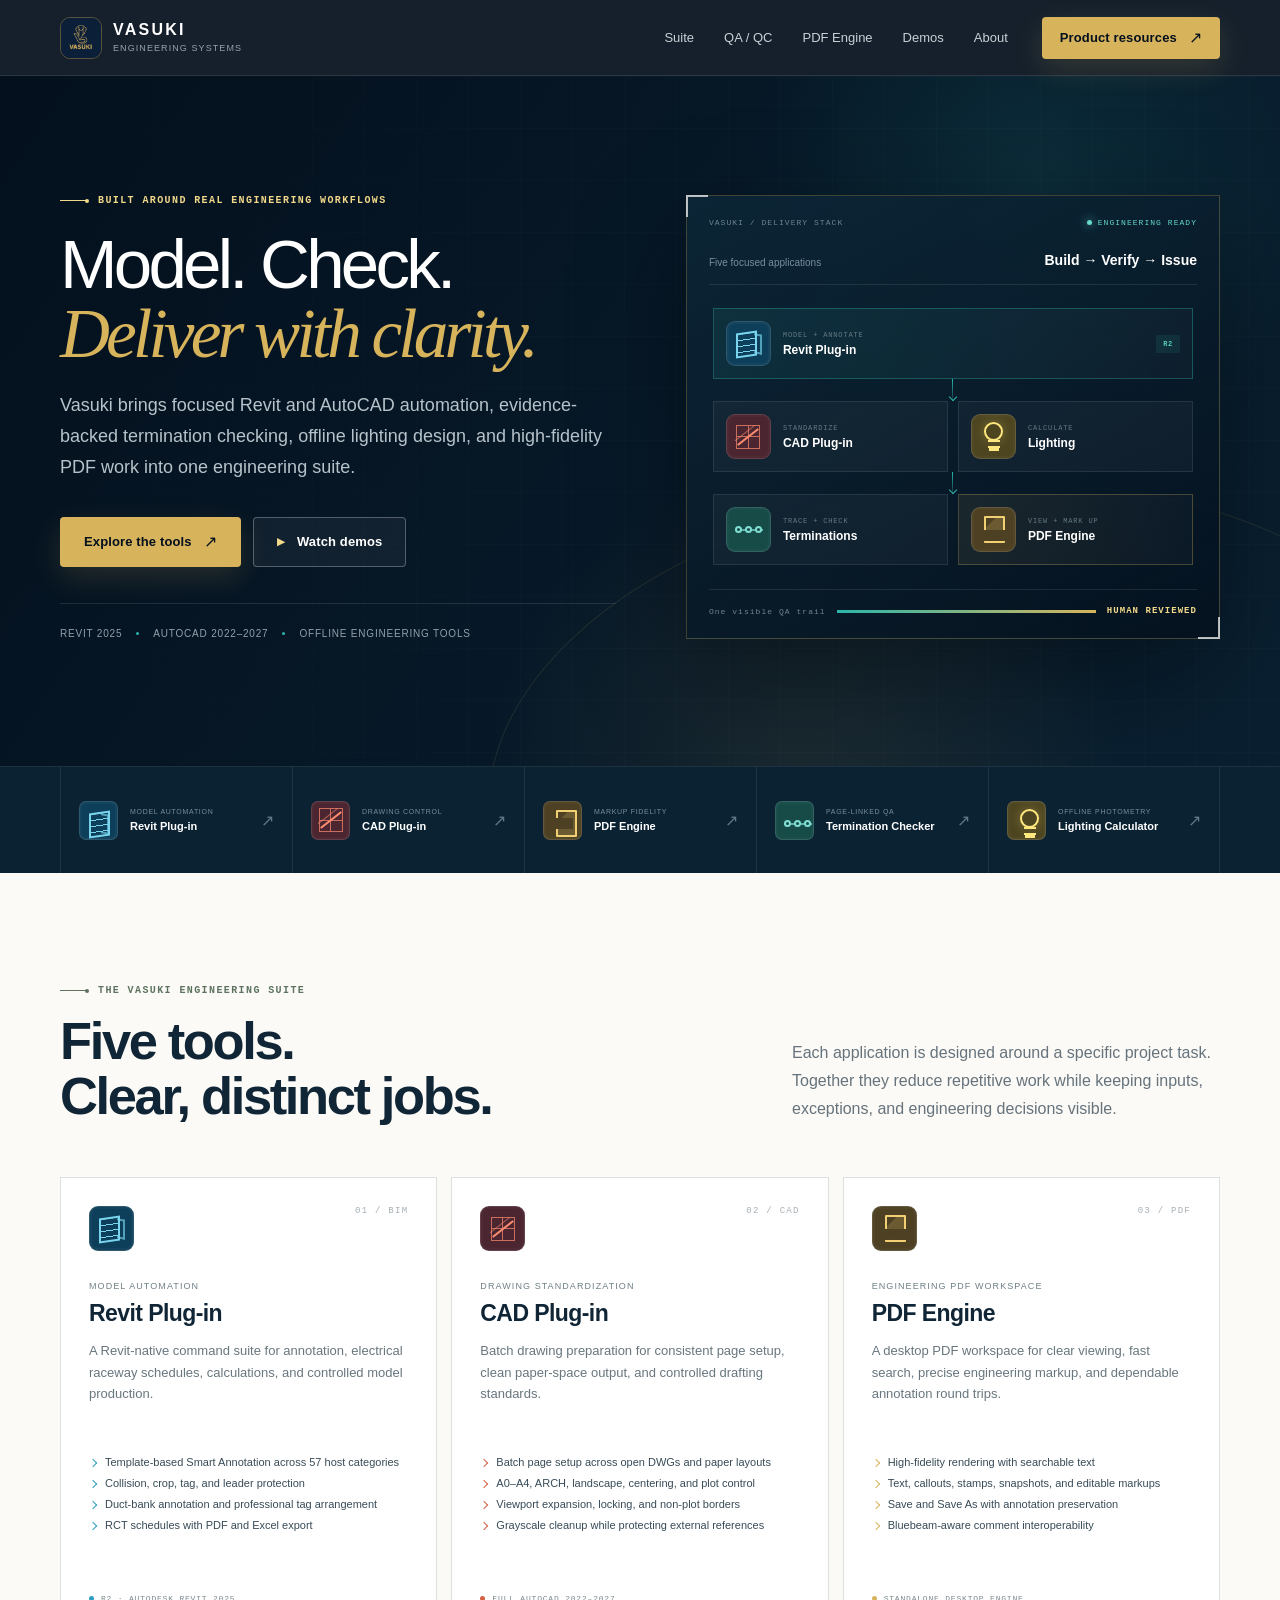
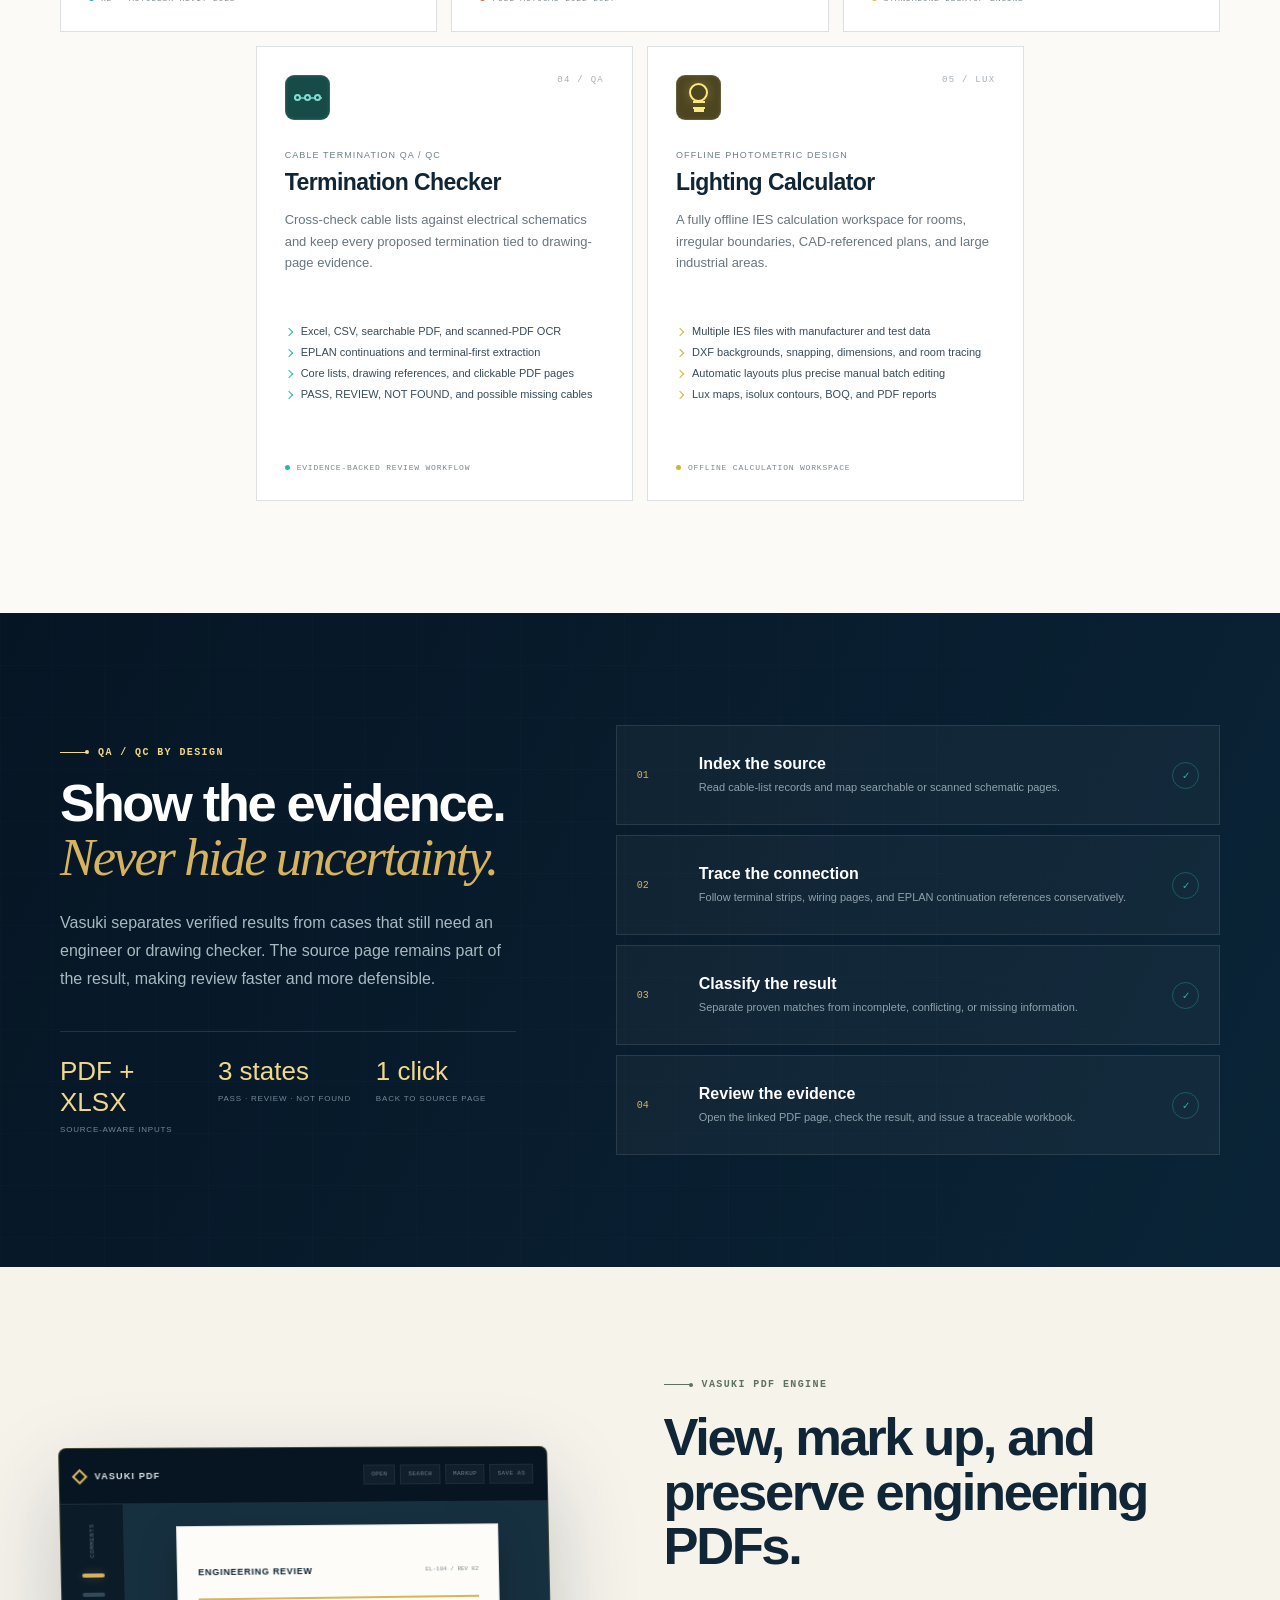
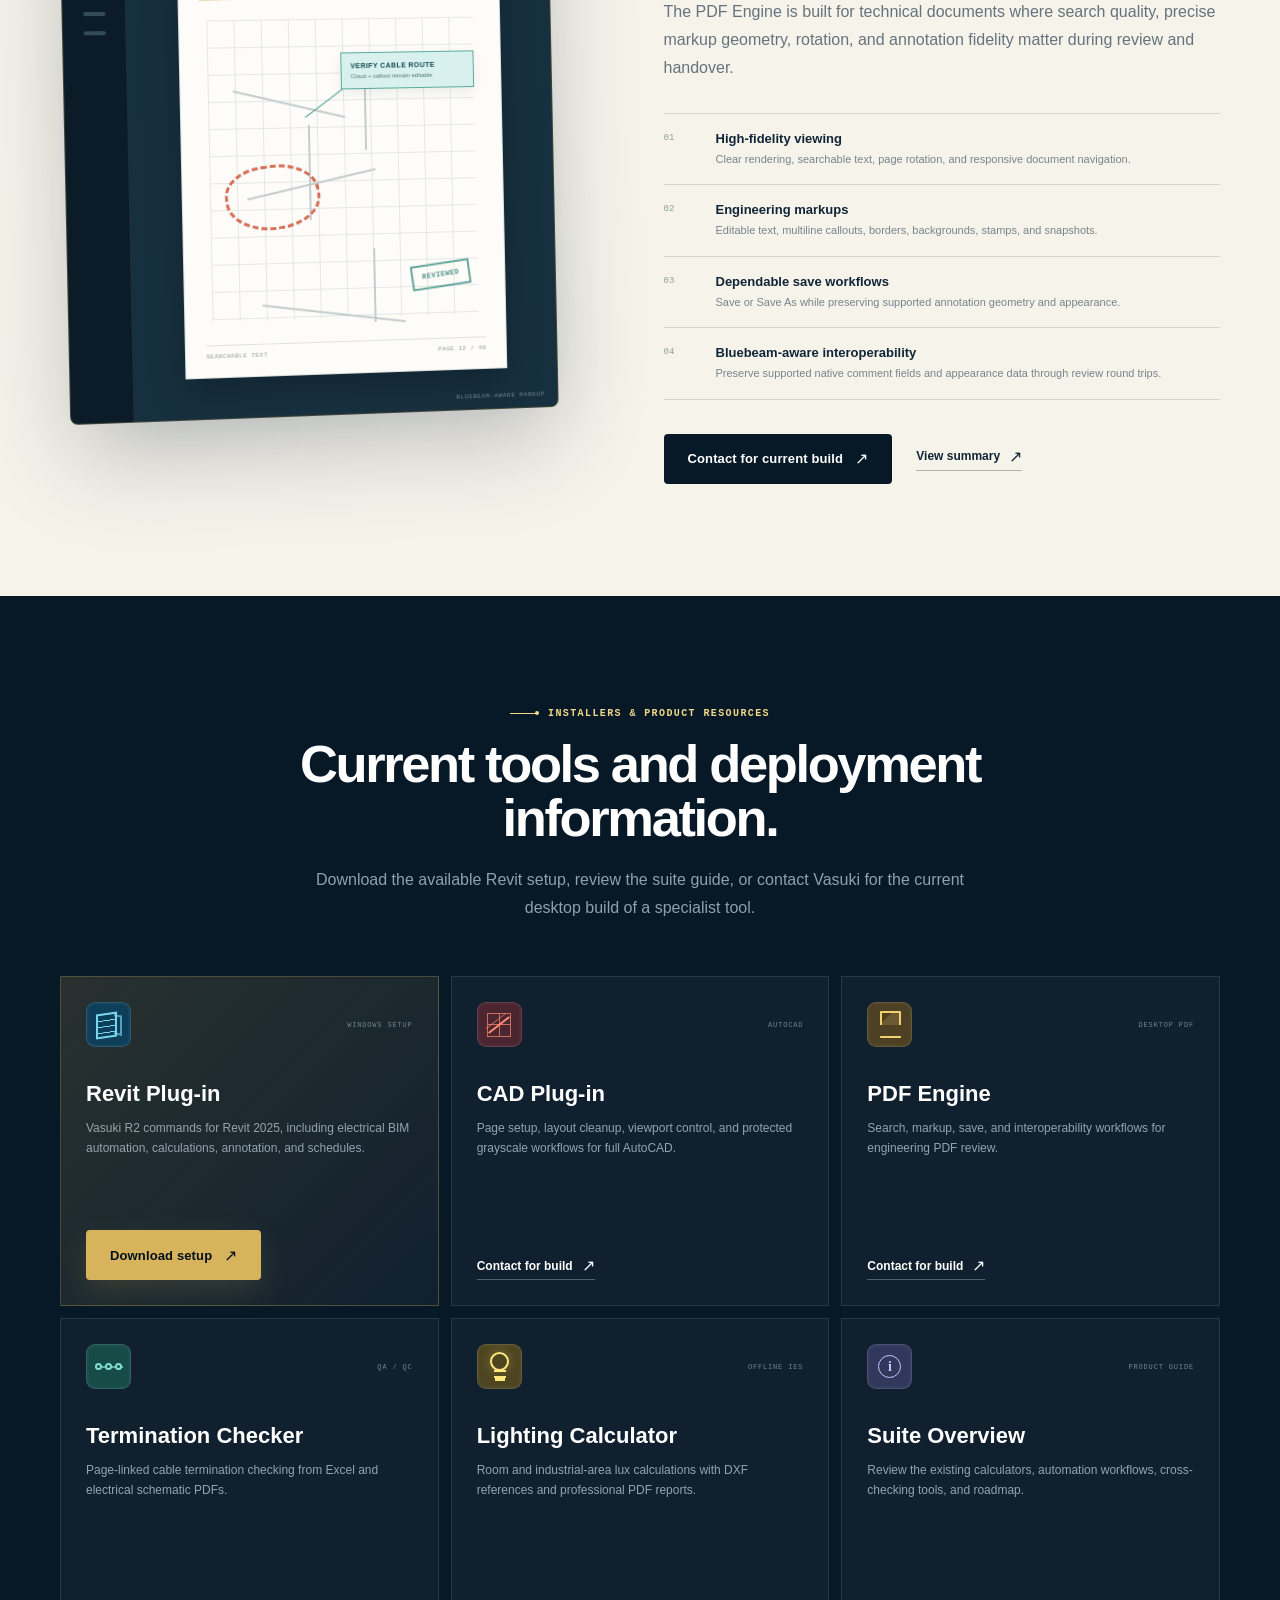
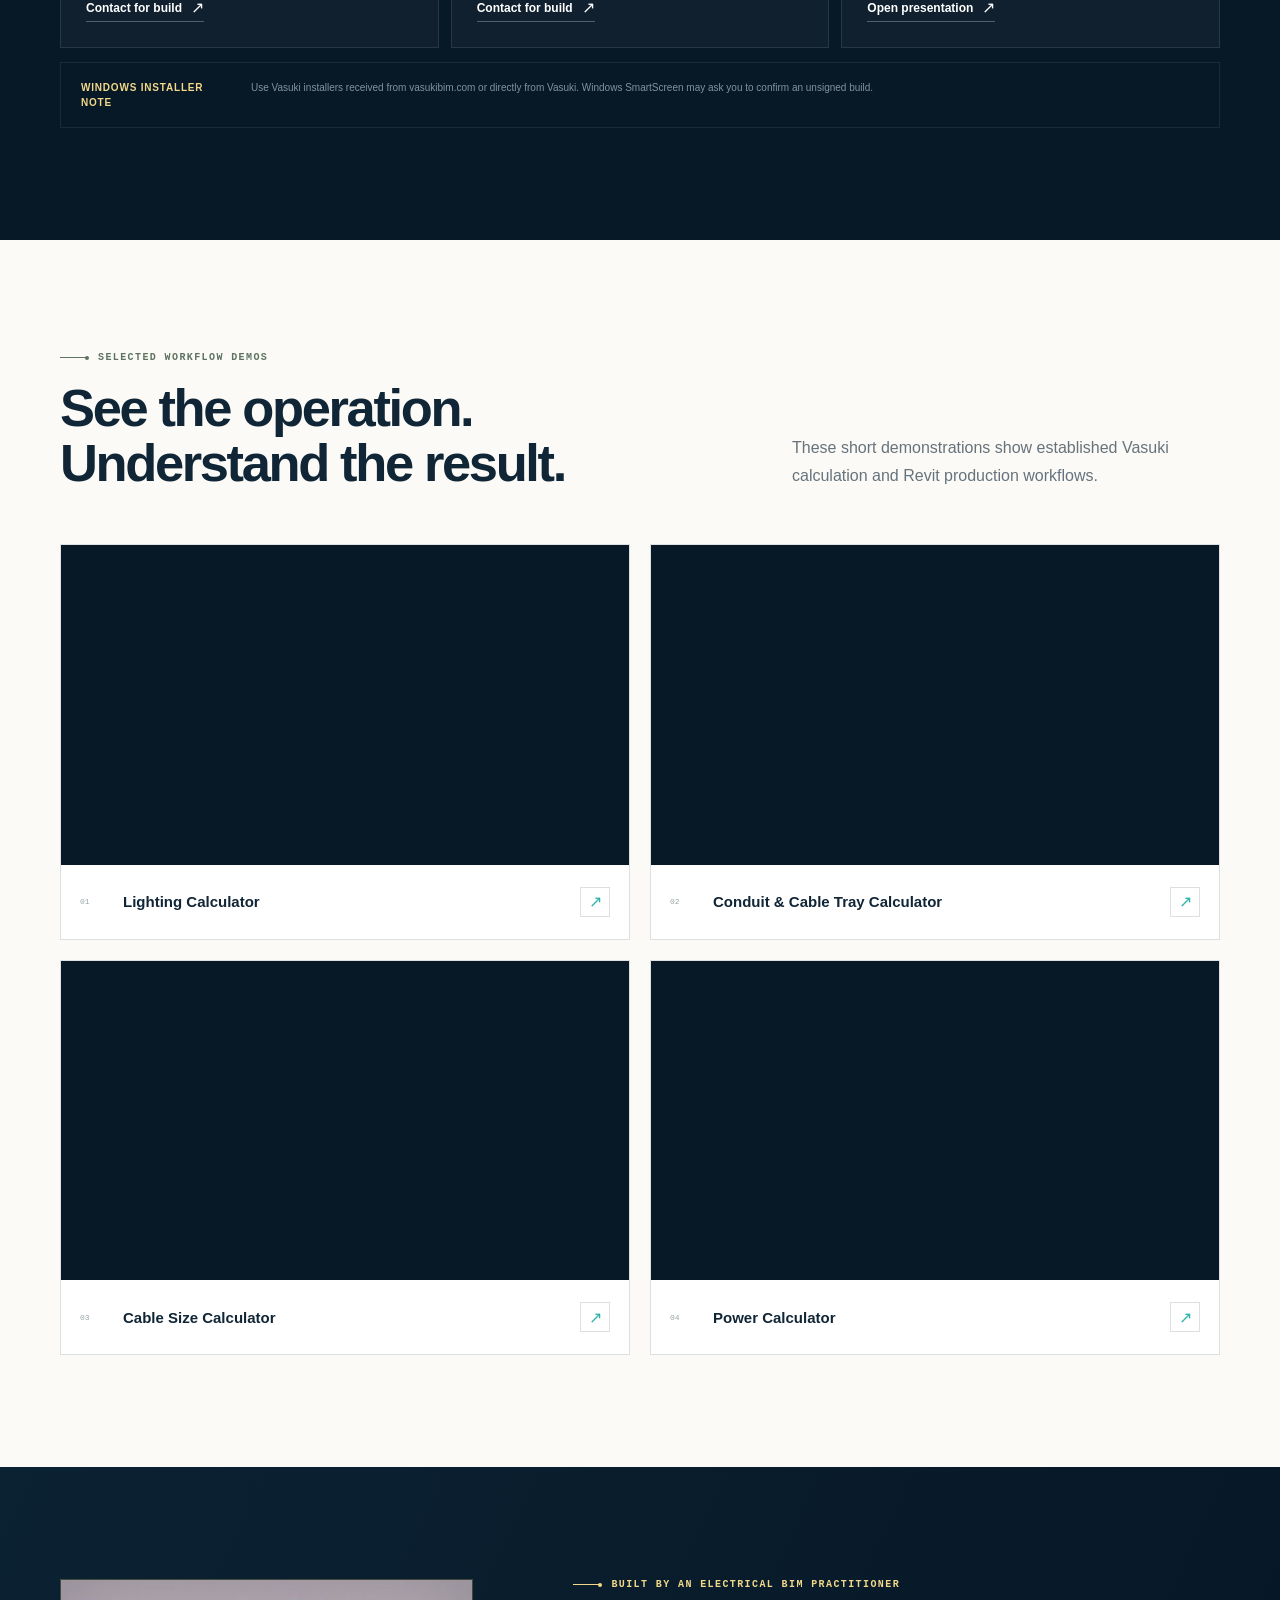
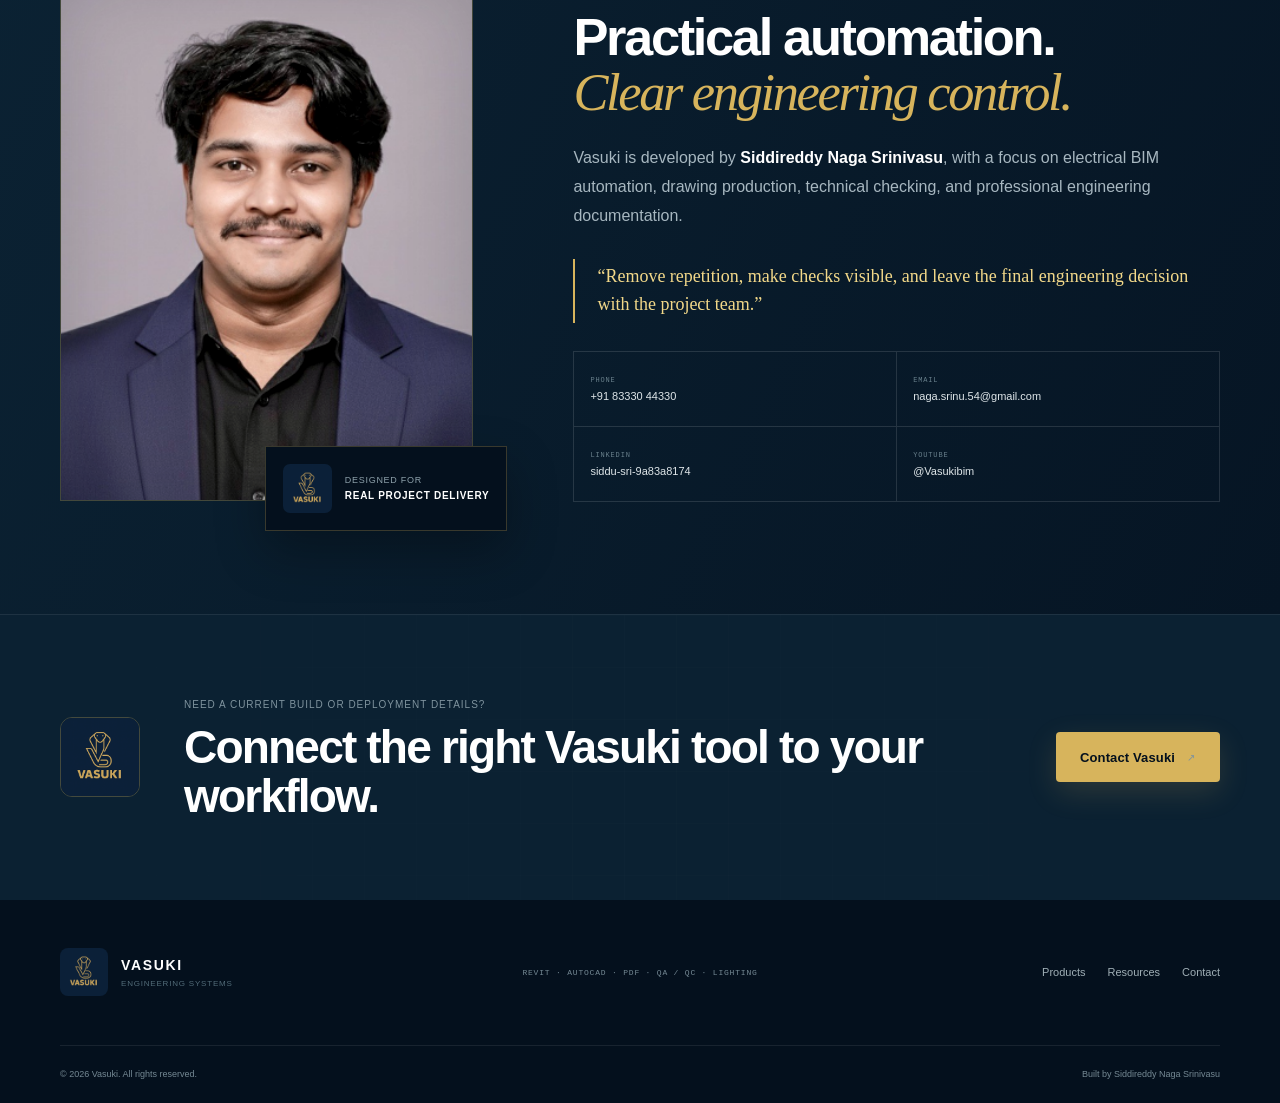
==== commit 24449fa6: "Align website with Vasuki engineering tools" ====
--- a/index.html
+++ b/index.html
@@ -4,121 +4,142 @@
   <meta charset="utf-8">
   <meta name="viewport" content="width=device-width, initial-scale=1">
   <meta name="author" content="Siddireddy Naga Srinivasu">
-  <meta name="description" content="One connected Vasuki suite for Revit and CAD automation, termination checking, lighting calculations, engineering QA, and professional PDF deliverables.">
-  <meta name="keywords" content="electrical BIM, Revit plugin, CAD plugin, termination checker, lighting calculator, PDF engine, BIM QA QC">
+  <meta name="description" content="Vasuki engineering software for Revit automation, AutoCAD drawing control, PDF markup, cable termination QA, and offline lighting calculations.">
+  <meta name="keywords" content="electrical BIM, Revit plugin, AutoCAD plugin, termination checker, lighting calculator, PDF markup engine, BIM QA QC">
   <meta name="theme-color" content="#071827">
   <link rel="canonical" href="https://www.vasukibim.com/">
   <link rel="icon" href="Vasuki_Logo.png">
   <link rel="stylesheet" href="styles.css">
-  <title>Vasuki | Electrical BIM Automation, QA &amp; Engineering Tools</title>
+  <title>Vasuki | Electrical BIM Automation &amp; Engineering Software</title>
 
   <meta property="og:type" content="website">
   <meta property="og:url" content="https://www.vasukibim.com/">
   <meta property="og:site_name" content="Vasuki">
-  <meta property="og:title" content="Vasuki | Electrical BIM. Engineered end to end.">
-  <meta property="og:description" content="Revit, CAD, PDF, QA, termination, and lighting tools in one connected engineering suite.">
+  <meta property="og:title" content="Vasuki | Engineering software built around real delivery workflows">
+  <meta property="og:description" content="Revit, AutoCAD, PDF, termination QA, and offline lighting tools in one focused engineering suite.">
   <meta property="og:image" content="https://www.vasukibim.com/og.png">
   <meta property="og:image:width" content="1680">
   <meta property="og:image:height" content="945">
   <meta name="twitter:card" content="summary_large_image">
-  <meta name="twitter:title" content="Vasuki | Electrical BIM. Engineered end to end.">
-  <meta name="twitter:description" content="Revit, CAD, PDF, QA, termination, and lighting tools in one connected engineering suite.">
+  <meta name="twitter:title" content="Vasuki | Electrical BIM &amp; engineering software">
+  <meta name="twitter:description" content="Revit, AutoCAD, PDF, termination QA, and offline lighting tools in one focused engineering suite.">
   <meta name="twitter:image" content="https://www.vasukibim.com/og.png">
 
   <script type="application/ld+json">
-  {"@context":"https://schema.org","@type":"SoftwareApplication","name":"Vasuki","applicationCategory":"BusinessApplication","operatingSystem":"Windows","description":"Electrical BIM automation, engineering calculation, QA/QC, CAD, and PDF reporting tools.","author":{"@type":"Person","name":"Siddireddy Naga Srinivasu","email":"naga.srinu.54@gmail.com","url":"https://www.vasukibim.com"}}
+  {"@context":"https://schema.org","@type":"SoftwareApplication","name":"Vasuki Engineering Suite","applicationCategory":"BusinessApplication","operatingSystem":"Windows","description":"Electrical BIM automation, AutoCAD production, PDF markup, cable termination checking, and offline lighting calculation tools.","featureList":["Revit automation","AutoCAD page setup","PDF markup and interoperability","Cable termination QA","Offline IES lighting calculations"],"author":{"@type":"Person","name":"Siddireddy Naga Srinivasu","email":"naga.srinu.54@gmail.com","url":"https://www.vasukibim.com"}}
   </script>
 </head>
 <body>
+  <a class="skip-link" href="#main-content">Skip to content</a>
   <header class="site-header">
     <div class="shell header-inner">
       <a class="brand" href="#top" aria-label="Vasuki home">
         <img src="Vasuki_Logo.png" alt="" width="44" height="44">
-        <span class="brand-copy"><strong>VASUKI</strong><small>Electrical BIM systems</small></span>
+        <span class="brand-copy"><strong>VASUKI</strong><small>Engineering systems</small></span>
       </a>
       <nav class="desktop-nav" aria-label="Primary navigation">
         <a href="#suite">Suite</a><a href="#qa">QA / QC</a><a href="#pdf-engine">PDF Engine</a><a href="#demos">Demos</a><a href="#about">About</a>
       </nav>
-      <a class="button button-small button-gold desktop-cta" href="#downloads">Get Vasuki <span class="arrow" aria-hidden="true">↗</span></a>
+      <a class="button button-small button-gold desktop-cta" href="#resources">Product resources <span class="arrow" aria-hidden="true">&nearr;</span></a>
       <details class="mobile-menu">
         <summary aria-label="Open navigation"><span></span><span></span></summary>
         <nav aria-label="Mobile navigation">
-          <a href="#suite">Product suite</a><a href="#qa">QA / QC workflow</a><a href="#pdf-engine">PDF Engine</a><a href="#downloads">Downloads</a><a href="#about">About &amp; contact</a>
+          <a href="#suite">Product suite</a><a href="#qa">QA / QC workflow</a><a href="#pdf-engine">PDF Engine</a><a href="#resources">Resources</a><a href="#about">About &amp; contact</a>
         </nav>
       </details>
     </div>
   </header>
 
-  <main id="top">
-    <section class="hero">
+  <main id="main-content">
+    <section class="hero" id="top">
       <div class="hero-grid" aria-hidden="true"></div>
       <div class="shell hero-layout">
         <div class="hero-copy">
-          <div class="eyebrow"><span></span> Built for electrical delivery teams</div>
-          <h1>Electrical BIM.<br><em>Engineered end to end.</em></h1>
-          <p>One connected Vasuki suite for Revit and CAD automation, termination QA, lighting calculations, engineering checks, and professional PDF output.</p>
+          <div class="eyebrow"><span></span> Built around real engineering workflows</div>
+          <h1>Model. Check.<br><em>Deliver with clarity.</em></h1>
+          <p>Vasuki brings focused Revit and AutoCAD automation, evidence-backed termination checking, offline lighting design, and high-fidelity PDF work into one engineering suite.</p>
           <div class="hero-actions">
-            <a class="button button-gold" href="#suite">Explore the suite <span class="arrow" aria-hidden="true">↗</span></a>
-            <a class="button button-ghost" href="#demos"><span class="play">▶</span> Watch demos</a>
+            <a class="button button-gold" href="#suite">Explore the tools <span class="arrow" aria-hidden="true">&nearr;</span></a>
+            <a class="button button-ghost" href="#demos"><span class="play" aria-hidden="true">&#9654;</span> Watch demos</a>
           </div>
-          <div class="hero-trust" aria-label="Platform highlights"><span>Revit 2025</span><i></i><span>NEC-aligned checks</span><i></i><span>Review-ready output</span></div>
+          <div class="hero-trust" aria-label="Platform highlights"><span>Revit 2025</span><i></i><span>AutoCAD 2022&ndash;2027</span><i></i><span>Offline engineering tools</span></div>
         </div>
 
         <div class="system-card" aria-label="Vasuki connected engineering workflow">
-          <div class="system-topline"><span>VASUKI / SYSTEM 01</span><span class="system-live"><i></i> CONNECTED</span></div>
-          <div class="system-title"><span>Electrical delivery stack</span><strong>Model → Check → Issue</strong></div>
+          <div class="system-topline"><span>VASUKI / DELIVERY STACK</span><span class="system-live"><i></i> ENGINEERING READY</span></div>
+          <div class="system-title"><span>Five focused applications</span><strong>Build &rarr; Verify &rarr; Issue</strong></div>
           <div class="system-flow">
             <div class="system-node node-wide active">
-              <span class="product-mark mark-revit" aria-hidden="true"><span>R</span></span>
-              <span><small>MODEL</small><strong>Revit Plug-in</strong></span><b>LIVE</b>
+              <span class="product-mark mark-revit" aria-hidden="true"></span>
+              <span><small>MODEL + ANNOTATE</small><strong>Revit Plug-in</strong></span><b>R2</b>
             </div>
             <div class="flow-line"><span></span></div>
             <div class="system-split">
-              <div class="system-node"><span class="product-mark mark-cad" aria-hidden="true"><span>C</span></span><span><small>DRAW</small><strong>CAD</strong></span></div>
-              <div class="system-node"><span class="product-mark mark-lighting" aria-hidden="true"><span>Lx</span></span><span><small>CALCULATE</small><strong>Lighting</strong></span></div>
+              <div class="system-node"><span class="product-mark mark-cad" aria-hidden="true"></span><span><small>STANDARDIZE</small><strong>CAD Plug-in</strong></span></div>
+              <div class="system-node"><span class="product-mark mark-lighting" aria-hidden="true"></span><span><small>CALCULATE</small><strong>Lighting</strong></span></div>
             </div>
             <div class="flow-line"><span></span></div>
             <div class="system-split">
-              <div class="system-node"><span class="product-mark mark-termination" aria-hidden="true"><span>T</span></span><span><small>VALIDATE</small><strong>Terminations</strong></span></div>
-              <div class="system-node gold-node"><span class="product-mark mark-pdf" aria-hidden="true"><span>PDF</span></span><span><small>DOCUMENT</small><strong>PDF Engine</strong></span></div>
+              <div class="system-node"><span class="product-mark mark-termination" aria-hidden="true"></span><span><small>TRACE + CHECK</small><strong>Terminations</strong></span></div>
+              <div class="system-node gold-node"><span class="product-mark mark-pdf" aria-hidden="true"></span><span><small>VIEW + MARK UP</small><strong>PDF Engine</strong></span></div>
             </div>
           </div>
-          <div class="system-footer"><span>Workflow coverage</span><div><i></i></div><strong>100%</strong></div>
+          <div class="system-footer"><span>One visible QA trail</span><div><i></i></div><strong>HUMAN REVIEWED</strong></div>
         </div>
       </div>
     </section>
 
     <section class="suite-strip" aria-label="Vasuki products">
       <div class="shell suite-strip-grid">
-        <a href="#product-revit"><span class="product-mark mark-revit"><span>R</span></span><span><small>Model automation</small><strong>Revit Plug-in</strong></span><span class="arrow">↗</span></a>
-        <a href="#product-cad"><span class="product-mark mark-cad"><span>C</span></span><span><small>Drawing productivity</small><strong>CAD Plug-in</strong></span><span class="arrow">↗</span></a>
-        <a href="#product-pdf"><span class="product-mark mark-pdf"><span>PDF</span></span><span><small>Controlled deliverables</small><strong>PDF Engine</strong></span><span class="arrow">↗</span></a>
-        <a href="#product-termination"><span class="product-mark mark-termination"><span>T</span></span><span><small>Cable QA / QC</small><strong>Termination Checker</strong></span><span class="arrow">↗</span></a>
-        <a href="#product-lighting"><span class="product-mark mark-lighting"><span>Lx</span></span><span><small>Fast design checks</small><strong>Lighting Calculator</strong></span><span class="arrow">↗</span></a>
+        <a href="#product-revit"><span class="product-mark mark-revit" aria-hidden="true"></span><span><small>Model automation</small><strong>Revit Plug-in</strong></span><span class="arrow">&nearr;</span></a>
+        <a href="#product-cad"><span class="product-mark mark-cad" aria-hidden="true"></span><span><small>Drawing control</small><strong>CAD Plug-in</strong></span><span class="arrow">&nearr;</span></a>
+        <a href="#product-pdf"><span class="product-mark mark-pdf" aria-hidden="true"></span><span><small>Markup fidelity</small><strong>PDF Engine</strong></span><span class="arrow">&nearr;</span></a>
+        <a href="#product-termination"><span class="product-mark mark-termination" aria-hidden="true"></span><span><small>Page-linked QA</small><strong>Termination Checker</strong></span><span class="arrow">&nearr;</span></a>
+        <a href="#product-lighting"><span class="product-mark mark-lighting" aria-hidden="true"></span><span><small>Offline photometry</small><strong>Lighting Calculator</strong></span><span class="arrow">&nearr;</span></a>
       </div>
     </section>
 
     <section class="section suite-section" id="suite">
       <div class="shell">
         <div class="section-heading split-heading">
-          <div><div class="eyebrow dark"><span></span> One integrated toolset</div><h2>Five focused tools.<br>One delivery standard.</h2></div>
-          <p>Vasuki connects the repetitive parts of electrical design—modeling, drafting, checking, calculation, and reporting—without hiding engineering responsibility.</p>
+          <div><div class="eyebrow dark"><span></span> The Vasuki engineering suite</div><h2>Five tools.<br>Clear, distinct jobs.</h2></div>
+          <p>Each application is designed around a specific project task. Together they reduce repetitive work while keeping inputs, exceptions, and engineering decisions visible.</p>
         </div>
         <div class="product-grid">
           <article class="product-card product-revit" id="product-revit">
-            <div class="product-card-head"><span class="product-mark mark-revit"><span>R</span></span><span class="product-number">01</span></div><small>Model automation</small><h3>Revit Plug-in</h3><p>Put repeatable electrical calculations and high-impact modeling commands directly inside Autodesk Revit workflows.</p><ul><li>Cable and tray intelligence</li><li>Smart duct bank modeling</li><li>Numbering and data sync</li></ul><div class="product-status"><i></i>Revit 2025</div>
+            <div class="product-card-head"><span class="product-mark mark-revit" aria-hidden="true"></span><span class="product-number">01 / BIM</span></div>
+            <small>Model automation</small><h3>Revit Plug-in</h3>
+            <p>A Revit-native command suite for annotation, electrical raceway schedules, calculations, and controlled model production.</p>
+            <ul><li>Template-based Smart Annotation across 57 host categories</li><li>Collision, crop, tag, and leader protection</li><li>Duct-bank annotation and professional tag arrangement</li><li>RCT schedules with PDF and Excel export</li></ul>
+            <div class="product-status"><i></i>R2 &middot; Autodesk Revit 2025</div>
           </article>
           <article class="product-card product-cad" id="product-cad">
-            <div class="product-card-head"><span class="product-mark mark-cad"><span>C</span></span><span class="product-number">02</span></div><small>Drawing productivity</small><h3>CAD Plug-in</h3><p>Standardize electrical drafting tasks and move coordinated drawing information cleanly through the design workflow.</p><ul><li>Repeatable CAD commands</li><li>Drawing data coordination</li><li>Faster production updates</li></ul><div class="product-status"><i></i>CAD workflow</div>
+            <div class="product-card-head"><span class="product-mark mark-cad" aria-hidden="true"></span><span class="product-number">02 / CAD</span></div>
+            <small>Drawing standardization</small><h3>CAD Plug-in</h3>
+            <p>Batch drawing preparation for consistent page setup, clean paper-space output, and controlled drafting standards.</p>
+            <ul><li>Batch page setup across open DWGs and paper layouts</li><li>A0&ndash;A4, ARCH, landscape, centering, and plot control</li><li>Viewport expansion, locking, and non-plot borders</li><li>Grayscale cleanup while protecting external references</li></ul>
+            <div class="product-status"><i></i>Full AutoCAD 2022&ndash;2027</div>
           </article>
           <article class="product-card product-pdf" id="product-pdf">
-            <div class="product-card-head"><span class="product-mark mark-pdf"><span>PDF</span></span><span class="product-number">03</span></div><small>Controlled deliverables</small><h3>PDF Engine</h3><p>Turn calculation results, comparisons, and validation evidence into structured, review-ready engineering reports.</p><ul><li>Consistent report structure</li><li>Revision evidence packs</li><li>Professional project output</li></ul><div class="product-status"><i></i>Standalone engine</div>
+            <div class="product-card-head"><span class="product-mark mark-pdf" aria-hidden="true"></span><span class="product-number">03 / PDF</span></div>
+            <small>Engineering PDF workspace</small><h3>PDF Engine</h3>
+            <p>A desktop PDF workspace for clear viewing, fast search, precise engineering markup, and dependable annotation round trips.</p>
+            <ul><li>High-fidelity rendering with searchable text</li><li>Text, callouts, stamps, snapshots, and editable markups</li><li>Save and Save As with annotation preservation</li><li>Bluebeam-aware comment interoperability</li></ul>
+            <div class="product-status"><i></i>Standalone desktop engine</div>
           </article>
           <article class="product-card product-termination" id="product-termination">
-            <div class="product-card-head"><span class="product-mark mark-termination"><span>T</span></span><span class="product-number">04</span></div><small>Cable QA / QC</small><h3>Termination Checker</h3><p>Find incomplete, mismatched, or duplicated cable termination information before it reaches drawings or site records.</p><ul><li>End-to-end data review</li><li>Exception-first checking</li><li>Traceable issue summaries</li></ul><div class="product-status"><i></i>QA / QC</div>
+            <div class="product-card-head"><span class="product-mark mark-termination" aria-hidden="true"></span><span class="product-number">04 / QA</span></div>
+            <small>Cable termination QA / QC</small><h3>Termination Checker</h3>
+            <p>Cross-check cable lists against electrical schematics and keep every proposed termination tied to drawing-page evidence.</p>
+            <ul><li>Excel, CSV, searchable PDF, and scanned-PDF OCR</li><li>EPLAN continuations and terminal-first extraction</li><li>Core lists, drawing references, and clickable PDF pages</li><li>PASS, REVIEW, NOT FOUND, and possible missing cables</li></ul>
+            <div class="product-status"><i></i>Evidence-backed review workflow</div>
           </article>
           <article class="product-card product-lighting" id="product-lighting">
-            <div class="product-card-head"><span class="product-mark mark-lighting"><span>Lx</span></span><span class="product-number">05</span></div><small>Fast design checks</small><h3>Lighting Calculator</h3><p>Run practical lighting-level calculations with clear inputs, assumptions, and results ready for engineering review.</p><ul><li>Illuminance calculations</li><li>Review-friendly results</li><li>PDF-ready calculation record</li></ul><div class="product-status"><i></i>Free calculator</div>
+            <div class="product-card-head"><span class="product-mark mark-lighting" aria-hidden="true"></span><span class="product-number">05 / LUX</span></div>
+            <small>Offline photometric design</small><h3>Lighting Calculator</h3>
+            <p>A fully offline IES calculation workspace for rooms, irregular boundaries, CAD-referenced plans, and large industrial areas.</p>
+            <ul><li>Multiple IES files with manufacturer and test data</li><li>DXF backgrounds, snapping, dimensions, and room tracing</li><li>Automatic layouts plus precise manual batch editing</li><li>Lux maps, isolux contours, BOQ, and PDF reports</li></ul>
+            <div class="product-status"><i></i>Offline calculation workspace</div>
           </article>
         </div>
       </div>
@@ -128,88 +149,103 @@
       <div class="workflow-grid" aria-hidden="true"></div>
       <div class="shell workflow-layout">
         <div class="workflow-copy">
-          <div class="eyebrow"><span></span> Built-in QA / QC thinking</div><h2>Catch the issue<br><em>before it becomes a revision.</em></h2>
-          <p>Vasuki makes checks visible. Inputs, exceptions, calculation results, and report evidence remain easy for engineers and BIM leads to review.</p>
-          <div class="qa-proof"><div><strong>4</strong><span>controlled stages</span></div><div><strong>1</strong><span>traceable record</span></div><div><strong>0</strong><span>hidden assumptions</span></div></div>
+          <div class="eyebrow"><span></span> QA / QC by design</div><h2>Show the evidence.<br><em>Never hide uncertainty.</em></h2>
+          <p>Vasuki separates verified results from cases that still need an engineer or drawing checker. The source page remains part of the result, making review faster and more defensible.</p>
+          <div class="qa-proof"><div><strong>PDF + XLSX</strong><span>source-aware inputs</span></div><div><strong>3 states</strong><span>pass &middot; review &middot; not found</span></div><div><strong>1 click</strong><span>back to source page</span></div></div>
         </div>
         <div class="qa-steps">
-          <article><span>01</span><div><h3>Compare</h3><p>Cross-check previous and revised Excel data using a defined key column.</p></div><i>✓</i></article>
-          <article><span>02</span><div><h3>Validate</h3><p>Surface added, changed, removed, incomplete, or duplicated records.</p></div><i>✓</i></article>
-          <article><span>03</span><div><h3>Calculate</h3><p>Run electrical and lighting checks with explicit inputs and assumptions.</p></div><i>✓</i></article>
-          <article><span>04</span><div><h3>Document</h3><p>Package the result as a structured PDF evidence record for review.</p></div><i>✓</i></article>
+          <article><span>01</span><div><h3>Index the source</h3><p>Read cable-list records and map searchable or scanned schematic pages.</p></div><i>&check;</i></article>
+          <article><span>02</span><div><h3>Trace the connection</h3><p>Follow terminal strips, wiring pages, and EPLAN continuation references conservatively.</p></div><i>&check;</i></article>
+          <article><span>03</span><div><h3>Classify the result</h3><p>Separate proven matches from incomplete, conflicting, or missing information.</p></div><i>&check;</i></article>
+          <article><span>04</span><div><h3>Review the evidence</h3><p>Open the linked PDF page, check the result, and issue a traceable workbook.</p></div><i>&check;</i></article>
         </div>
       </div>
     </section>
 
     <section class="section pdf-section" id="pdf-engine">
       <div class="shell pdf-layout">
-        <div class="pdf-visual" aria-label="Example Vasuki engineering report structure">
-          <div class="report-shadow"></div><div class="report-page report-back"></div>
-          <div class="report-page report-front">
-            <div class="report-header"><img src="Vasuki_Logo.png" alt="" width="42" height="42"><div><strong>VASUKI</strong><span>ENGINEERING REPORT</span></div><small>REV 01</small></div>
-            <div class="report-title">Cable Termination<br>Validation Summary</div>
-            <div class="report-meta"><span>Project<br><b>Electrical BIM Package</b></span><span>Date<br><b>26 JUL 2026</b></span></div>
-            <div class="report-chart"><i></i><i></i><i></i><i></i><i></i></div>
-            <div class="report-kpis"><span><b>248</b> Checked</span><span><b>06</b> Exceptions</span><span><b>97.6%</b> Complete</span></div>
-            <div class="report-lines"><i></i><i></i><i></i><i></i></div><div class="report-stamp">REVIEW READY</div>
+        <div class="pdf-workspace" aria-label="Illustration of the Vasuki PDF Engine workspace">
+          <div class="pdf-window">
+            <div class="pdf-toolbar"><span class="pdf-brand-dot"></span><strong>VASUKI PDF</strong><div><span>OPEN</span><span>SEARCH</span><span>MARKUP</span><span>SAVE AS</span></div></div>
+            <div class="pdf-stage">
+              <aside><span>COMMENTS</span><i class="active"></i><i></i><i></i><i></i></aside>
+              <div class="pdf-sheet">
+                <div class="sheet-title"><b>ENGINEERING REVIEW</b><span>EL-104 / REV 02</span></div>
+                <div class="sheet-grid"><i></i><i></i><i></i><i></i><i></i><i></i></div>
+                <div class="markup-callout"><b>VERIFY CABLE ROUTE</b><span>Cloud + callout remain editable</span></div>
+                <div class="markup-cloud"></div>
+                <div class="markup-stamp">REVIEWED</div>
+                <div class="sheet-footer"><span>SEARCHABLE TEXT</span><span>PAGE 12 / 48</span></div>
+              </div>
+            </div>
           </div>
         </div>
         <div class="pdf-copy">
-          <div class="eyebrow dark"><span></span> Vasuki PDF Engine</div><h2>From engineering data<br>to evidence you can issue.</h2>
-          <p>Give every calculation, comparison, and QA check a consistent documentation layer. The PDF Engine organizes results so reviewers can understand what was checked, what changed, and what needs attention.</p>
+          <div class="eyebrow dark"><span></span> Vasuki PDF Engine</div><h2>View, mark up, and preserve engineering PDFs.</h2>
+          <p>The PDF Engine is built for technical documents where search quality, precise markup geometry, rotation, and annotation fidelity matter during review and handover.</p>
           <ul class="feature-list">
-            <li><span>01</span><div><strong>Structured reports</strong><small>Project details, assumptions, result blocks, and clear summaries.</small></div></li>
-            <li><span>02</span><div><strong>Revision evidence</strong><small>Make added, removed, and changed data easy to review.</small></div></li>
-            <li><span>03</span><div><strong>Consistent presentation</strong><small>A repeatable engineering format across every project output.</small></div></li>
+            <li><span>01</span><div><strong>High-fidelity viewing</strong><small>Clear rendering, searchable text, page rotation, and responsive document navigation.</small></div></li>
+            <li><span>02</span><div><strong>Engineering markups</strong><small>Editable text, multiline callouts, borders, backgrounds, stamps, and snapshots.</small></div></li>
+            <li><span>03</span><div><strong>Dependable save workflows</strong><small>Save or Save As while preserving supported annotation geometry and appearance.</small></div></li>
+            <li><span>04</span><div><strong>Bluebeam-aware interoperability</strong><small>Preserve supported native comment fields and appearance data through review round trips.</small></div></li>
           </ul>
-          <div class="inline-actions"><a class="button button-navy" href="mailto:naga.srinu.54@gmail.com?subject=Vasuki%20PDF%20Engine%20Installer%20Request">Request PDF Engine <span class="arrow">↗</span></a><a class="text-link" href="mailto:naga.srinu.54@gmail.com?subject=Vasuki%20PDF%20Engine%20Inquiry">Ask a question <span class="arrow">↗</span></a></div>
-        </div>
-      </div>
-    </section>
-
-    <section class="section downloads-section" id="downloads">
+          <div class="inline-actions"><a class="button button-navy" href="mailto:naga.srinu.54@gmail.com?subject=Vasuki%20PDF%20Engine">Contact for current build <span class="arrow">&nearr;</span></a><a class="text-link" href="#product-pdf">View summary <span class="arrow">&nearr;</span></a></div>
+        </div>
+      </div>
+    </section>
+
+    <section class="section downloads-section" id="resources">
       <div class="shell">
-        <div class="section-heading center-heading"><div class="eyebrow"><span></span> Start with Vasuki</div><h2>Choose the tool you need.</h2><p>Review the product overview, install the available tools, or request access to a specialist workflow.</p></div>
+        <div class="section-heading center-heading"><div class="eyebrow"><span></span> Installers &amp; product resources</div><h2>Current tools and deployment information.</h2><p>Download the available Revit setup, review the suite guide, or contact Vasuki for the current desktop build of a specialist tool.</p></div>
         <div class="download-grid">
-          <article class="download-card featured-download"><div class="download-top"><span class="product-mark mark-revit"><span>R</span></span><span>PRIMARY INSTALLER</span></div><h3>Vasuki Revit Plug-in</h3><p>Calculators, electrical BIM automation, cross-checking, and controlled model-modifying commands for Autodesk Revit 2025.</p><a class="button button-gold" href="Vasuki_Setup.exe">Download for Windows <span class="arrow">↗</span></a><small>Advanced automation requires approved license activation.</small></article>
-          <article class="download-card"><div class="download-top"><span class="product-mark mark-pdf"><span>PDF</span></span><span>REPORTING</span></div><h3>PDF Engine</h3><p>Dedicated setup for report preparation, validation evidence, and documentation-ready exports.</p><a class="text-link" href="mailto:naga.srinu.54@gmail.com?subject=Vasuki%20PDF%20Engine%20Installer%20Request">Request installer <span class="arrow">↗</span></a></article>
-          <article class="download-card"><div class="download-top"><span class="product-mark mark-cad"><span>C</span></span><span>SPECIALIST TOOLS</span></div><h3>CAD &amp; QA tools</h3><p>Request the CAD Plug-in or Termination Checker for your team and project workflow.</p><a class="text-link" href="mailto:naga.srinu.54@gmail.com?subject=Vasuki%20CAD%20and%20QA%20Tools">Request access <span class="arrow">↗</span></a></article>
-          <article class="download-card"><div class="download-top"><span class="product-mark mark-overview"><span>i</span></span><span>PRODUCT GUIDE</span></div><h3>Suite Overview</h3><p>Review the calculators, automation, cross-checking, reporting, licensing, and roadmap.</p><a class="text-link" href="Vasuki_ppt.pdf" target="_blank" rel="noreferrer">Open presentation <span class="arrow">↗</span></a></article>
-        </div>
-        <div class="safety-note"><strong>Windows installer note</strong><span>Only run Vasuki installers received from the official vasukibim.com source. Windows SmartScreen may ask you to confirm a new installer.</span></div>
+          <article class="download-card featured-download"><div class="download-top"><span class="product-mark mark-revit" aria-hidden="true"></span><span>WINDOWS SETUP</span></div><h3>Revit Plug-in</h3><p>Vasuki R2 commands for Revit 2025, including electrical BIM automation, calculations, annotation, and schedules.</p><a class="button button-gold" href="Vasuki_Setup.exe">Download setup <span class="arrow">&nearr;</span></a></article>
+          <article class="download-card"><div class="download-top"><span class="product-mark mark-cad" aria-hidden="true"></span><span>AUTOCAD</span></div><h3>CAD Plug-in</h3><p>Page setup, layout cleanup, viewport control, and protected grayscale workflows for full AutoCAD.</p><a class="text-link" href="mailto:naga.srinu.54@gmail.com?subject=Vasuki%20CAD%20Plugin">Contact for build <span class="arrow">&nearr;</span></a></article>
+          <article class="download-card"><div class="download-top"><span class="product-mark mark-pdf" aria-hidden="true"></span><span>DESKTOP PDF</span></div><h3>PDF Engine</h3><p>Search, markup, save, and interoperability workflows for engineering PDF review.</p><a class="text-link" href="mailto:naga.srinu.54@gmail.com?subject=Vasuki%20PDF%20Engine">Contact for build <span class="arrow">&nearr;</span></a></article>
+          <article class="download-card"><div class="download-top"><span class="product-mark mark-termination" aria-hidden="true"></span><span>QA / QC</span></div><h3>Termination Checker</h3><p>Page-linked cable termination checking from Excel and electrical schematic PDFs.</p><a class="text-link" href="mailto:naga.srinu.54@gmail.com?subject=Vasuki%20Termination%20Checker">Contact for build <span class="arrow">&nearr;</span></a></article>
+          <article class="download-card"><div class="download-top"><span class="product-mark mark-lighting" aria-hidden="true"></span><span>OFFLINE IES</span></div><h3>Lighting Calculator</h3><p>Room and industrial-area lux calculations with DXF references and professional PDF reports.</p><a class="text-link" href="mailto:naga.srinu.54@gmail.com?subject=Vasuki%20Lighting%20Calculator">Contact for build <span class="arrow">&nearr;</span></a></article>
+          <article class="download-card"><div class="download-top"><span class="product-mark mark-overview" aria-hidden="true"></span><span>PRODUCT GUIDE</span></div><h3>Suite Overview</h3><p>Review the existing calculators, automation workflows, cross-checking tools, and roadmap.</p><a class="text-link" href="Vasuki_ppt.pdf" target="_blank" rel="noreferrer">Open presentation <span class="arrow">&nearr;</span></a></article>
+        </div>
+        <div class="safety-note"><strong>Windows installer note</strong><span>Use Vasuki installers received from vasukibim.com or directly from Vasuki. Windows SmartScreen may ask you to confirm an unsigned build.</span></div>
       </div>
     </section>
 
     <section class="section demo-section" id="demos">
       <div class="shell">
-        <div class="section-heading split-heading demo-heading"><div><div class="eyebrow dark"><span></span> Product demos</div><h2>See the workflow.<br>Understand the result.</h2></div><p>Short demonstrations show how Vasuki supports common electrical calculations and Revit production tasks.</p></div>
+        <div class="section-heading split-heading demo-heading"><div><div class="eyebrow dark"><span></span> Selected workflow demos</div><h2>See the operation.<br>Understand the result.</h2></div><p>These short demonstrations show established Vasuki calculation and Revit production workflows.</p></div>
         <div class="video-grid">
-          <article class="video-card"><div class="video-frame"><iframe src="https://www.youtube.com/embed/MZcS4wopuyc" title="Lighting Calculator demonstration" loading="lazy" allowfullscreen></iframe></div><div><span>01</span><h3>Lighting Calculator</h3><a href="https://www.youtube.com/watch?v=MZcS4wopuyc" target="_blank" rel="noreferrer" aria-label="Watch Lighting Calculator on YouTube"><span class="arrow">↗</span></a></div></article>
-          <article class="video-card"><div class="video-frame"><iframe src="https://www.youtube.com/embed/sD5TOuDtDtI" title="Conduit and Cable Tray Calculator demonstration" loading="lazy" allowfullscreen></iframe></div><div><span>02</span><h3>Conduit &amp; Cable Tray Calculator</h3><a href="https://www.youtube.com/watch?v=sD5TOuDtDtI" target="_blank" rel="noreferrer" aria-label="Watch Conduit and Cable Tray Calculator on YouTube"><span class="arrow">↗</span></a></div></article>
-          <article class="video-card"><div class="video-frame"><iframe src="https://www.youtube.com/embed/EtsAj12015E" title="Cable Size Calculator demonstration" loading="lazy" allowfullscreen></iframe></div><div><span>03</span><h3>Cable Size Calculator</h3><a href="https://www.youtube.com/watch?v=EtsAj12015E" target="_blank" rel="noreferrer" aria-label="Watch Cable Size Calculator on YouTube"><span class="arrow">↗</span></a></div></article>
-          <article class="video-card"><div class="video-frame"><iframe src="https://www.youtube.com/embed/uCgOBV8Pcqc" title="Power Calculator demonstration" loading="lazy" allowfullscreen></iframe></div><div><span>04</span><h3>Power Calculator</h3><a href="https://www.youtube.com/watch?v=uCgOBV8Pcqc" target="_blank" rel="noreferrer" aria-label="Watch Power Calculator on YouTube"><span class="arrow">↗</span></a></div></article>
+          <article class="video-card"><div class="video-frame"><iframe src="https://www.youtube.com/embed/MZcS4wopuyc" title="Lighting Calculator demonstration" loading="lazy" allowfullscreen></iframe></div><div><span>01</span><h3>Lighting Calculator</h3><a href="https://www.youtube.com/watch?v=MZcS4wopuyc" target="_blank" rel="noreferrer" aria-label="Watch Lighting Calculator on YouTube"><span class="arrow">&nearr;</span></a></div></article>
+          <article class="video-card"><div class="video-frame"><iframe src="https://www.youtube.com/embed/sD5TOuDtDtI" title="Conduit and Cable Tray Calculator demonstration" loading="lazy" allowfullscreen></iframe></div><div><span>02</span><h3>Conduit &amp; Cable Tray Calculator</h3><a href="https://www.youtube.com/watch?v=sD5TOuDtDtI" target="_blank" rel="noreferrer" aria-label="Watch Conduit and Cable Tray Calculator on YouTube"><span class="arrow">&nearr;</span></a></div></article>
+          <article class="video-card"><div class="video-frame"><iframe src="https://www.youtube.com/embed/EtsAj12015E" title="Cable Size Calculator demonstration" loading="lazy" allowfullscreen></iframe></div><div><span>03</span><h3>Cable Size Calculator</h3><a href="https://www.youtube.com/watch?v=EtsAj12015E" target="_blank" rel="noreferrer" aria-label="Watch Cable Size Calculator on YouTube"><span class="arrow">&nearr;</span></a></div></article>
+          <article class="video-card"><div class="video-frame"><iframe src="https://www.youtube.com/embed/uCgOBV8Pcqc" title="Power Calculator demonstration" loading="lazy" allowfullscreen></iframe></div><div><span>04</span><h3>Power Calculator</h3><a href="https://www.youtube.com/watch?v=uCgOBV8Pcqc" target="_blank" rel="noreferrer" aria-label="Watch Power Calculator on YouTube"><span class="arrow">&nearr;</span></a></div></article>
         </div>
       </div>
     </section>
 
     <section class="section about-section" id="about">
       <div class="shell about-layout">
-        <div class="portrait-wrap"><div class="portrait-frame"><img src="help.png" alt="Siddireddy Naga Srinivasu" width="520" height="520"></div><div class="portrait-badge"><img src="Vasuki_Logo.png" alt="Vasuki" width="54" height="54"><span>Designed for<br><strong>real project delivery</strong></span></div></div>
+        <div class="portrait-wrap"><div class="portrait-frame"><img src="help.png" alt="Siddireddy Naga Srinivasu" width="520" height="520"></div><div class="portrait-badge"><img src="Vasuki_Logo.png" alt="" width="54" height="54"><span>Designed for<br><strong>real project delivery</strong></span></div></div>
         <div class="about-copy">
           <div class="eyebrow"><span></span> Built by an electrical BIM practitioner</div><h2>Practical automation.<br><em>Clear engineering control.</em></h2>
-          <p class="about-lead">Vasuki is developed by <strong>Siddireddy Naga Srinivasu</strong>, with a focus on electrical BIM automation, engineering checks, Revit productivity, and professional reporting workflows.</p>
-          <blockquote>“The tool should remove repetition, make checks visible, and leave the engineering decision with the project team.”</blockquote>
+          <p class="about-lead">Vasuki is developed by <strong>Siddireddy Naga Srinivasu</strong>, with a focus on electrical BIM automation, drawing production, technical checking, and professional engineering documentation.</p>
+          <blockquote>&ldquo;Remove repetition, make checks visible, and leave the final engineering decision with the project team.&rdquo;</blockquote>
           <div class="contact-grid"><a href="tel:+918330443430"><small>PHONE</small><strong>+91 83330 44330</strong></a><a href="mailto:naga.srinu.54@gmail.com"><small>EMAIL</small><strong>naga.srinu.54@gmail.com</strong></a><a href="https://www.linkedin.com/in/siddu-sri-9a83a8174" target="_blank" rel="noreferrer"><small>LINKEDIN</small><strong>siddu-sri-9a83a8174</strong></a><a href="https://www.youtube.com/@Vasukibim" target="_blank" rel="noreferrer"><small>YOUTUBE</small><strong>@Vasukibim</strong></a></div>
         </div>
       </div>
     </section>
 
-    <section class="cta-section"><div class="cta-grid" aria-hidden="true"></div><div class="shell cta-inner"><img src="Vasuki_Logo.png" alt="" width="84" height="84"><div><span>Ready to improve your electrical delivery workflow?</span><h2>Bring the repetitive work<br>under control.</h2></div><a class="button button-gold" href="mailto:naga.srinu.54@gmail.com?subject=Vasuki%20Product%20Inquiry">Talk to Vasuki <span class="arrow">↗</span></a></div></section>
+    <section class="cta-section"><div class="cta-grid" aria-hidden="true"></div><div class="shell cta-inner"><img src="Vasuki_Logo.png" alt="" width="84" height="84"><div><span>Need a current build or deployment details?</span><h2>Connect the right Vasuki tool to your workflow.</h2></div><a class="button button-gold" href="mailto:naga.srinu.54@gmail.com?subject=Vasuki%20Product%20Information">Contact Vasuki <span class="arrow">&nearr;</span></a></div></section>
   </main>
 
   <footer>
-    <div class="shell footer-grid"><div class="footer-brand"><img src="Vasuki_Logo.png" alt="Vasuki" width="52" height="52"><span><strong>VASUKI</strong><small>Electrical BIM systems</small></span></div><p>Revit · CAD · PDF · QA / QC · Lighting</p><div class="footer-links"><a href="#suite">Products</a><a href="#downloads">Downloads</a><a href="#about">Contact</a></div></div>
-    <div class="shell footer-bottom"><span>© 2026 Vasuki. All rights reserved.</span><span>Built by Siddireddy Naga Srinivasu</span></div>
+    <div class="shell footer-grid"><div class="footer-brand"><img src="Vasuki_Logo.png" alt="Vasuki" width="52" height="52"><span><strong>VASUKI</strong><small>Engineering systems</small></span></div><p>REVIT &middot; AUTOCAD &middot; PDF &middot; QA / QC &middot; LIGHTING</p><div class="footer-links"><a href="#suite">Products</a><a href="#resources">Resources</a><a href="#about">Contact</a></div></div>
+    <div class="shell footer-bottom"><span>&copy; 2026 Vasuki. All rights reserved.</span><span>Built by Siddireddy Naga Srinivasu</span></div>
   </footer>
+  <script>
+    document.querySelectorAll('.mobile-menu nav a').forEach(function (link) {
+      link.addEventListener('click', function () {
+        link.closest('details').removeAttribute('open');
+      });
+    });
+  </script>
 </body>
 </html>
--- a/styles.css
+++ b/styles.css
@@ -30,6 +30,9 @@
 a { color: inherit; text-decoration: none; }
 img { display: block; max-width: 100%; }
 button, input, textarea, select { font: inherit; }
+
+.skip-link { position: fixed; top: 8px; left: 8px; z-index: 100; padding: 10px 14px; color: var(--navy-950); background: var(--gold-light); font-size: 12px; font-weight: 750; transform: translateY(-150%); transition: transform .2s ease; }
+.skip-link:focus { transform: translateY(0); }
 
 .shell {
   width: min(calc(100% - 48px), var(--shell));
@@ -146,15 +149,26 @@
 .system-footer div i { width: 100%; height: 100%; display: block; background: linear-gradient(90deg, var(--teal), var(--gold)); }
 .system-footer strong { color: var(--gold-light); font-size: 9px; }
 
-.product-mark { width: 45px; height: 45px; flex: 0 0 45px; display: grid; place-items: center; position: relative; overflow: hidden; color: white; background: #183d58; border: 1px solid rgba(255,255,255,.13); border-radius: 9px; font-family: Consolas, "Courier New", monospace; font-weight: 760; font-size: 16px; box-shadow: inset 0 0 0 2px rgba(255,255,255,.025); }
-.product-mark::before { content: ""; width: 26px; height: 26px; border: 1px solid currentColor; opacity: .25; transform: rotate(45deg); position: absolute; }
-.product-mark span { position: relative; z-index: 1; }
+.product-mark { width: 45px; height: 45px; flex: 0 0 45px; display: grid; place-items: center; position: relative; overflow: hidden; color: white; background: #183d58; border: 1px solid rgba(255,255,255,.13); border-radius: 9px; box-shadow: inset 0 0 0 2px rgba(255,255,255,.025); }
+.product-mark::before, .product-mark::after { content: ""; position: absolute; box-sizing: border-box; }
 .mark-revit { color: #79d5ee; background: #0e3f5a; }
+.mark-revit::before { width: 21px; height: 25px; left: 9px; top: 10px; border: 2px solid currentColor; background: repeating-linear-gradient(to bottom, transparent 0 5px, currentColor 5px 6px); transform: skewY(-8deg); }
+.mark-revit::after { width: 8px; height: 20px; right: 8px; top: 12px; border: 2px solid currentColor; border-left: 0; opacity: .65; transform: skewY(12deg); }
 .mark-cad { color: #ff8e71; background: #4b2530; }
-.mark-pdf { color: #f1cf73; background: #4d4023; font-size: 9px; }
+.mark-cad::before { width: 24px; height: 24px; border: 1px solid currentColor; background: linear-gradient(currentColor,currentColor) center/1px 100% no-repeat, linear-gradient(90deg,currentColor,currentColor) center/100% 1px no-repeat; opacity: .7; }
+.mark-cad::after { width: 26px; height: 2px; background: currentColor; transform: rotate(-38deg); box-shadow: 0 -5px 0 -0.5px rgba(255,142,113,.55); }
+.mark-pdf { color: #f1cf73; background: #4d4023; }
+.mark-pdf::before { width: 21px; height: 27px; left: 12px; top: 8px; border: 2px solid currentColor; border-radius: 1px; background: linear-gradient(135deg, transparent 0 7px, rgba(241,207,115,.18) 7px); }
+.mark-pdf::after { content: "PDF"; left: 8px; right: 8px; bottom: 10px; padding: 2px 0; color: #4d4023; background: currentColor; font: 800 7px/1 Consolas, "Courier New", monospace; letter-spacing: .04em; text-align: center; }
 .mark-termination { color: #80ddd3; background: #164b48; }
-.mark-lighting { color: #ffe77f; background: #4d4520; font-size: 13px; }
+.mark-termination::before { width: 28px; height: 2px; left: 8px; top: 21px; background: currentColor; opacity: .7; }
+.mark-termination::after { width: 7px; height: 7px; left: 8px; top: 18px; border: 2px solid currentColor; border-radius: 50%; background: #164b48; box-shadow: 10px 0 0 -2px #164b48, 10px 0 0 0 currentColor, 20px 0 0 -2px #164b48, 20px 0 0 0 currentColor; }
+.mark-lighting { color: #ffe77f; background: #4d4520; }
+.mark-lighting::before { width: 19px; height: 19px; left: 12px; top: 7px; border: 2px solid currentColor; border-radius: 50%; box-shadow: 0 0 12px rgba(255,231,127,.28); }
+.mark-lighting::after { width: 12px; height: 8px; left: 16px; top: 25px; border-top: 2px solid currentColor; border-bottom: 2px solid currentColor; box-shadow: 0 4px 0 -1px currentColor; }
 .mark-overview { color: #c0c8ff; background: #30385c; }
+.mark-overview::before { content: "i"; width: 23px; height: 23px; display: grid; place-items: center; border: 1px solid currentColor; border-radius: 50%; font: 800 14px/1 Georgia, serif; }
+.mark-overview::after { display: none; }
 
 .suite-strip { position: relative; z-index: 4; color: white; background: #0b2233; border-top: 1px solid rgba(255,255,255,.07); }
 .suite-strip-grid { display: grid; grid-template-columns: repeat(5, 1fr); }
@@ -178,7 +192,7 @@
 
 .suite-section { background: var(--paper); }
 .product-grid { display: grid; grid-template-columns: repeat(6, 1fr); gap: 14px; }
-.product-card { min-height: 390px; grid-column: span 2; padding: 28px; display: flex; flex-direction: column; border: 1px solid var(--line); background: white; position: relative; overflow: hidden; transition: transform .25s ease, box-shadow .25s ease; }
+.product-card { min-height: 455px; grid-column: span 2; padding: 28px; display: flex; flex-direction: column; border: 1px solid var(--line); background: white; position: relative; overflow: hidden; transition: transform .25s ease, box-shadow .25s ease; }
 .product-card:nth-child(4) { grid-column: 2 / span 2; }
 .product-card:hover { transform: translateY(-5px); box-shadow: 0 28px 70px rgba(16,37,54,.1); }
 .product-card::after { content: ""; height: 3px; position: absolute; inset: auto 0 0; background: var(--card-accent, var(--teal)); transform: scaleX(0); transform-origin: left; transition: transform .3s ease; }
@@ -192,7 +206,7 @@
 .product-number { color: #a6afb5; font-family: Consolas, "Courier New", monospace; font-size: 9px; letter-spacing: .14em; }
 .product-card > small { color: #6e7f86; font-size: 9px; text-transform: uppercase; letter-spacing: .12em; }
 .product-card h3 { margin: 9px 0 13px; font-size: 23px; letter-spacing: -.025em; }
-.product-card > p { margin: 0; min-height: 76px; color: #68767e; font-size: 13px; line-height: 1.65; }
+.product-card > p { margin: 0; min-height: 92px; color: #68767e; font-size: 13px; line-height: 1.65; }
 .product-card ul { list-style: none; padding: 0; margin: 24px 0; display: grid; gap: 9px; }
 .product-card li { padding-left: 16px; color: #384b57; font-size: 11px; position: relative; }
 .product-card li::before { content: ""; width: 5px; height: 5px; border-right: 1px solid var(--card-accent); border-bottom: 1px solid var(--card-accent); transform: rotate(-45deg); position: absolute; left: 1px; top: 4px; }
@@ -217,6 +231,40 @@
 
 .pdf-section { background: var(--cream); overflow: hidden; }
 .pdf-layout { display: grid; grid-template-columns: .95fr 1.05fr; gap: 100px; align-items: center; }
+.pdf-workspace { min-height: 610px; position: relative; display: grid; place-items: center; perspective: 1200px; }
+.pdf-workspace::before { content: ""; width: 78%; height: 64%; position: absolute; left: 12%; bottom: 7%; background: rgba(13,41,61,.18); filter: blur(34px); transform: rotate(-5deg); }
+.pdf-window { width: 490px; max-width: 100%; position: relative; overflow: hidden; color: #dce5e8; background: #0b1d2b; border: 1px solid rgba(215,180,92,.28); border-radius: 8px; box-shadow: 0 35px 90px rgba(16,37,54,.22); transform: rotateY(4deg) rotateZ(-1.2deg); }
+.pdf-window::after { content: "BLUEBEAM-AWARE MARKUP"; position: absolute; right: 13px; bottom: 9px; color: #6f8590; font: 6px/1 Consolas, "Courier New", monospace; letter-spacing: .12em; }
+.pdf-toolbar { height: 55px; display: flex; align-items: center; gap: 9px; padding: 0 14px; color: #d9e2e6; background: #071522; border-bottom: 1px solid rgba(255,255,255,.1); }
+.pdf-brand-dot { width: 11px; height: 11px; border: 2px solid var(--gold); transform: rotate(45deg); }
+.pdf-toolbar strong { font-size: 9px; letter-spacing: .12em; }
+.pdf-toolbar > div { margin-left: auto; display: flex; gap: 5px; }
+.pdf-toolbar > div span { padding: 6px 7px; color: #718691; background: rgba(255,255,255,.04); border: 1px solid rgba(255,255,255,.06); font: 6px/1 Consolas, "Courier New", monospace; letter-spacing: .08em; }
+.pdf-stage { min-height: 492px; display: grid; grid-template-columns: 62px 1fr; background: #173040; }
+.pdf-stage aside { display: flex; flex-direction: column; align-items: center; gap: 15px; padding-top: 19px; background: #0b1b28; border-right: 1px solid rgba(255,255,255,.08); }
+.pdf-stage aside span { color: #607682; font: 6px/1 Consolas, "Courier New", monospace; letter-spacing: .1em; writing-mode: vertical-rl; transform: rotate(180deg); }
+.pdf-stage aside i { width: 22px; height: 4px; background: #334b59; border-radius: 5px; }
+.pdf-stage aside i.active { background: var(--gold); box-shadow: 0 0 10px rgba(215,180,92,.28); }
+.pdf-sheet { width: 324px; aspect-ratio: .72; margin: 22px auto 40px; position: relative; overflow: hidden; color: var(--ink); background: #fdfcf8; border: 1px solid #d9dedc; box-shadow: 0 13px 35px rgba(0,0,0,.24); }
+.sheet-title { height: 55px; margin: 18px 20px 0; display: flex; align-items: center; justify-content: space-between; border-bottom: 2px solid var(--gold); }
+.sheet-title b { font-size: 9px; letter-spacing: .08em; }
+.sheet-title span { color: #7d898f; font: 6px/1 Consolas, "Courier New", monospace; }
+.sheet-grid { position: absolute; inset: 93px 27px 55px; opacity: .38; background-image: linear-gradient(#bdc8ca 1px, transparent 1px), linear-gradient(90deg,#bdc8ca 1px,transparent 1px); background-size: 27px 27px; }
+.sheet-grid i { position: absolute; height: 2px; background: #6a7f88; transform-origin: left; }
+.sheet-grid i:nth-child(1) { width: 115px; left: 25px; top: 70px; transform: rotate(14deg); }
+.sheet-grid i:nth-child(2) { width: 95px; left: 100px; top: 105px; transform: rotate(90deg); }
+.sheet-grid i:nth-child(3) { width: 132px; left: 37px; top: 178px; transform: rotate(-12deg); }
+.sheet-grid i:nth-child(4) { width: 74px; left: 163px; top: 230px; transform: rotate(90deg); }
+.sheet-grid i:nth-child(5) { width: 145px; left: 50px; top: 284px; transform: rotate(8deg); }
+.sheet-grid i:nth-child(6) { width: 92px; left: 157px; top: 39px; transform: rotate(90deg); }
+.markup-callout { position: absolute; right: 27px; top: 127px; width: 135px; padding: 9px; color: #0f4854; background: #d9f1ee; border: 1px solid #59a99f; box-shadow: 0 4px 12px rgba(16,37,54,.08); }
+.markup-callout::before { content: ""; width: 47px; height: 1px; position: absolute; left: -42px; bottom: -15px; background: #3d968c; transform: rotate(-36deg); }
+.markup-callout b, .markup-callout span { display: block; }
+.markup-callout b { font-size: 7px; letter-spacing: .06em; }
+.markup-callout span { margin-top: 4px; color: #4f7477; font-size: 6px; }
+.markup-cloud { width: 95px; height: 65px; position: absolute; left: 42px; top: 238px; border: 3px dashed #d66d57; border-radius: 42% 48% 45% 51%; transform: rotate(-7deg); }
+.markup-stamp { position: absolute; right: 35px; bottom: 83px; padding: 7px 9px; color: #4c9189; border: 2px solid #65a59e; transform: rotate(-7deg); font: 800 7px/1 Consolas, "Courier New", monospace; letter-spacing: .08em; }
+.sheet-footer { position: absolute; inset: auto 20px 17px; padding-top: 8px; display: flex; justify-content: space-between; color: #8a969b; border-top: 1px solid #dfe4e2; font: 6px/1 Consolas, "Courier New", monospace; letter-spacing: .08em; }
 .pdf-visual { min-height: 605px; position: relative; display: grid; place-items: center; }
 .report-shadow { position: absolute; inset: 15% 10% 4%; background: rgba(13,41,61,.13); filter: blur(35px); transform: rotate(-5deg); }
 .report-page { width: 370px; aspect-ratio: .71; position: absolute; background: white; border: 1px solid #dfe3e1; box-shadow: 0 24px 70px rgba(16,37,54,.13); }
@@ -261,13 +309,13 @@
 
 .downloads-section { color: white; background: #071827; }
 .downloads-section .section-heading > p { color: #8fa1ab; }
-.download-grid { display: grid; grid-template-columns: repeat(4, 1fr); gap: 12px; }
-.download-card { min-height: 355px; padding: 25px; display: flex; flex-direction: column; border: 1px solid rgba(255,255,255,.1); background: rgba(255,255,255,.035); }
-.featured-download { grid-column: span 2; background: linear-gradient(135deg, rgba(215,180,92,.16), rgba(255,255,255,.035)); border-color: rgba(215,180,92,.28); }
+.download-grid { display: grid; grid-template-columns: repeat(3, 1fr); gap: 12px; }
+.download-card { min-height: 330px; padding: 25px; display: flex; flex-direction: column; border: 1px solid rgba(255,255,255,.1); background: rgba(255,255,255,.035); }
+.featured-download { background: linear-gradient(135deg, rgba(215,180,92,.16), rgba(255,255,255,.035)); border-color: rgba(215,180,92,.28); }
 .download-top { display: flex; align-items: center; justify-content: space-between; margin-bottom: 34px; }
 .download-top > span:not(.product-mark) { color: #6f8490; font-family: Consolas, "Courier New", monospace; font-size: 7px; letter-spacing: .12em; }
 .download-card h3 { margin: 0 0 12px; font-size: 22px; }
-.featured-download h3 { font-size: 32px; }
+.featured-download h3 { font-size: 22px; }
 .download-card > p { margin: 0 0 25px; color: #93a4ad; font-size: 12px; line-height: 1.65; }
 .download-card .button, .download-card .text-link { margin-top: auto; align-self: flex-start; }
 .download-card .text-link { color: white; border-bottom-color: rgba(255,255,255,.28); }
@@ -344,7 +392,7 @@
   .product-card:last-child { grid-column: span 2; }
   .workflow-layout, .pdf-layout, .about-layout { grid-template-columns: 1fr; }
   .workflow-layout { gap: 55px; }
-  .pdf-visual { order: 2; min-height: 560px; }
+  .pdf-visual, .pdf-workspace { order: 2; min-height: 560px; }
   .about-layout { gap: 80px; }
   .portrait-wrap { width: min(520px, 86%); margin-inline: auto; }
   .cta-inner { grid-template-columns: 70px 1fr; padding-block: 55px; }
@@ -376,10 +424,10 @@
   .qa-proof strong { font-size: 23px; }
   .qa-steps article { grid-template-columns: 30px 1fr; }
   .qa-steps article > i { display: none; }
-  .pdf-visual { min-height: 480px; transform: scale(.83); margin: -45px -40px; }
+  .pdf-visual, .pdf-workspace { min-height: 480px; transform: scale(.83); margin: -45px -40px; }
+  .pdf-window { width: 470px; }
   .inline-actions { align-items: flex-start; flex-direction: column; }
   .download-grid { grid-template-columns: 1fr; }
-  .featured-download { grid-column: auto; }
   .download-card { min-height: 315px; }
   .safety-note { grid-template-columns: 1fr; gap: 8px; }
   .video-grid { grid-template-columns: 1fr; }
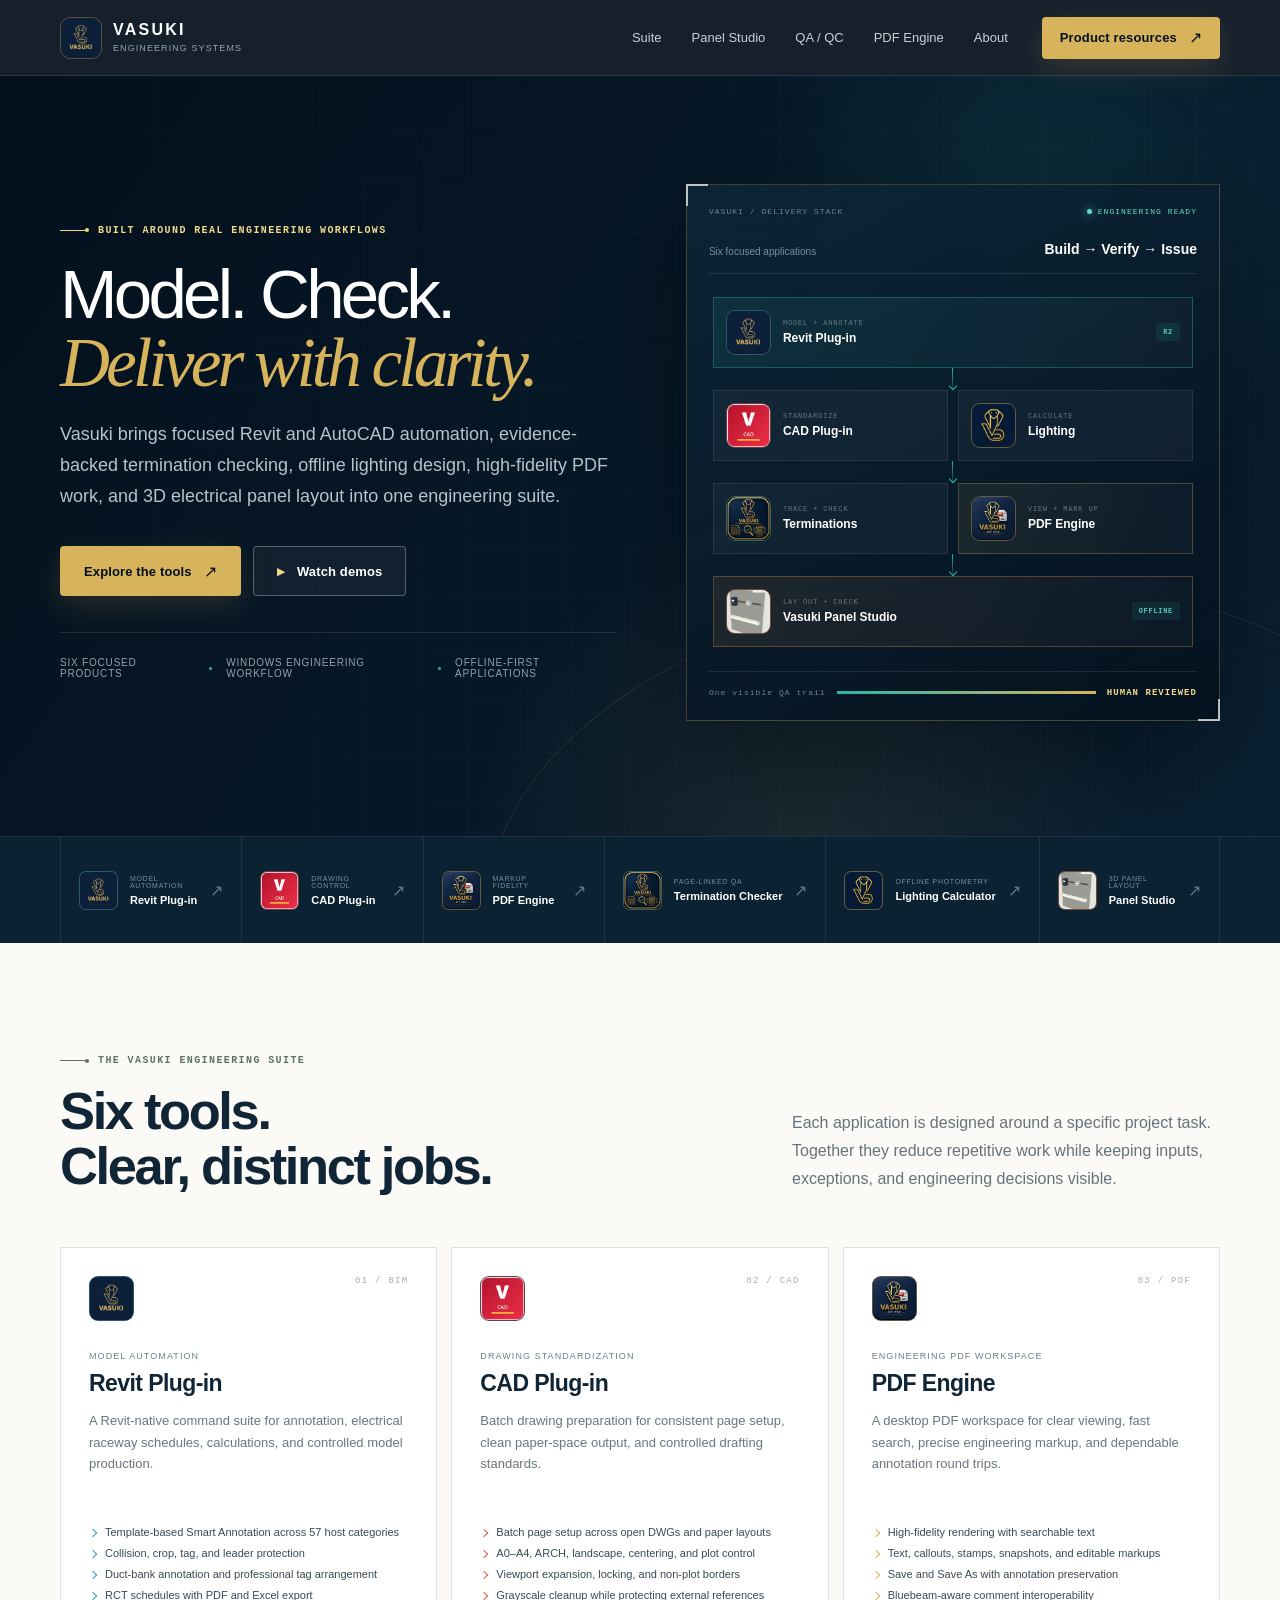
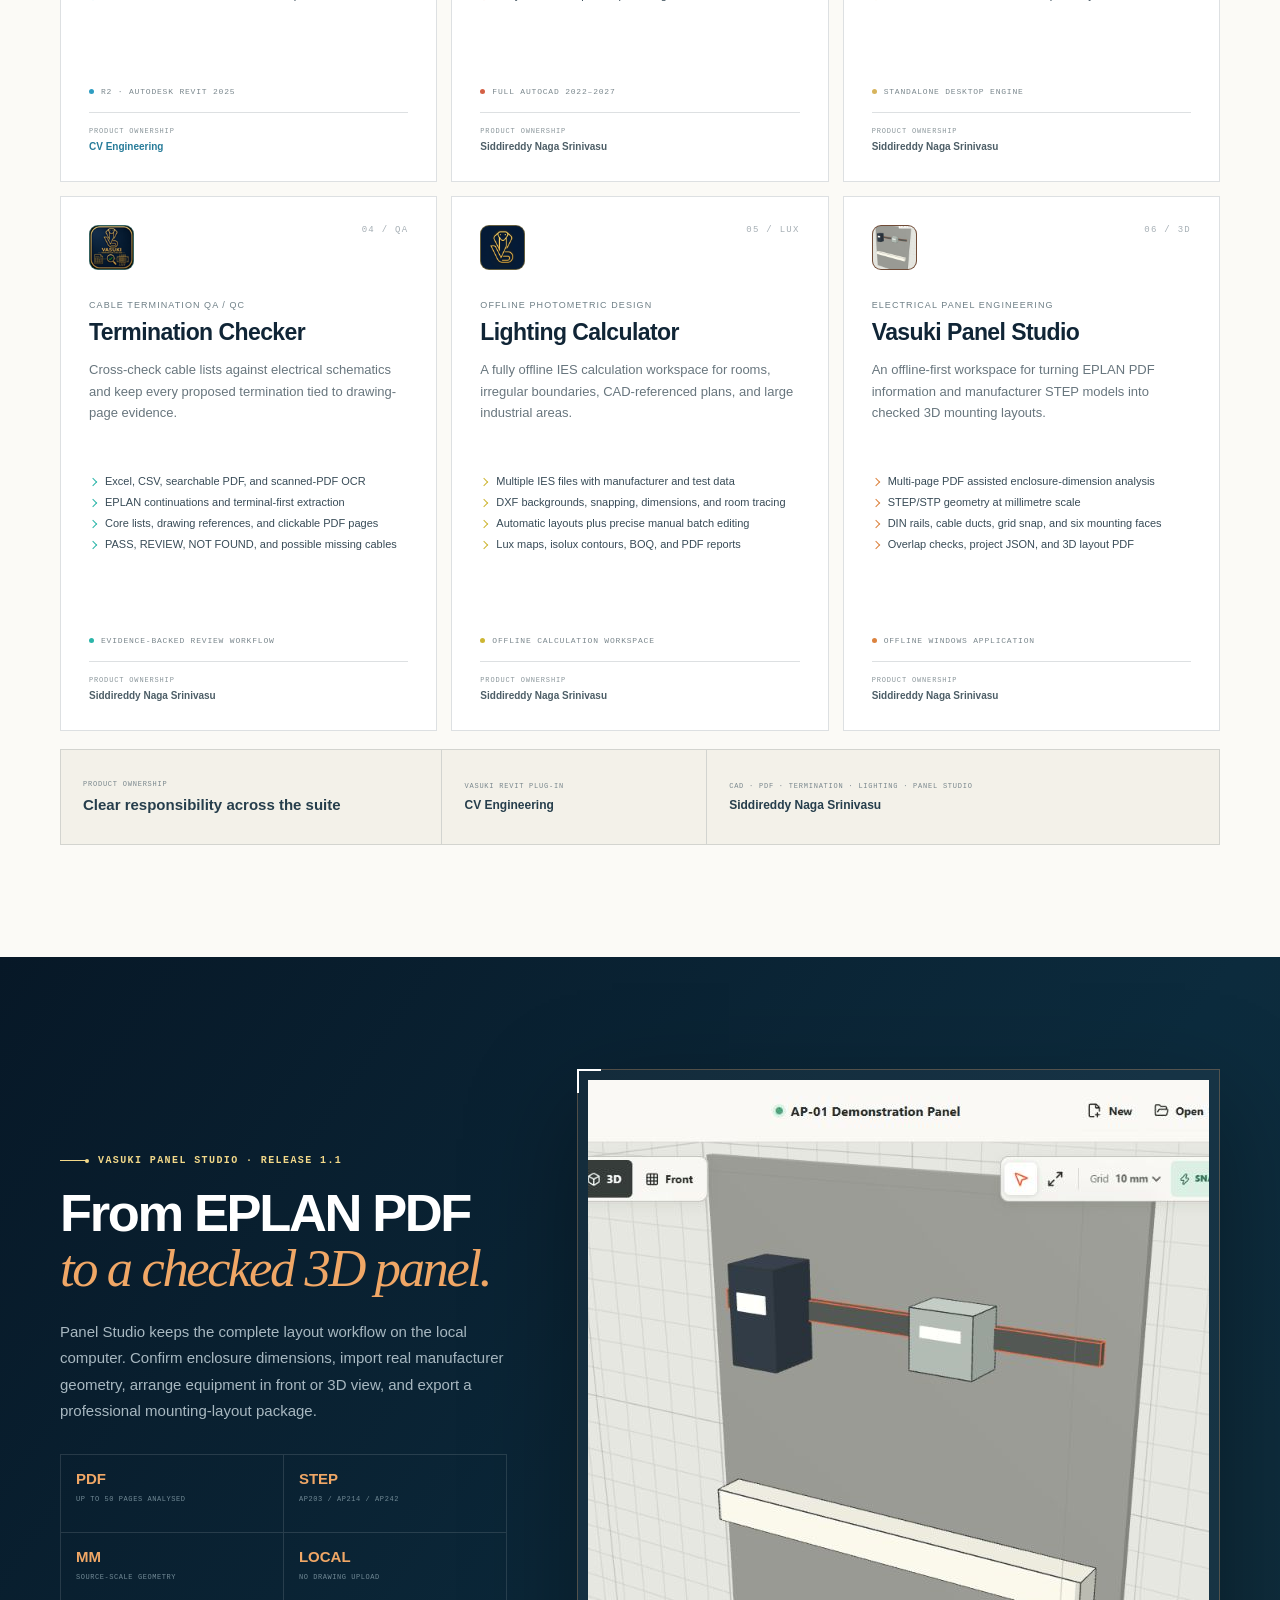
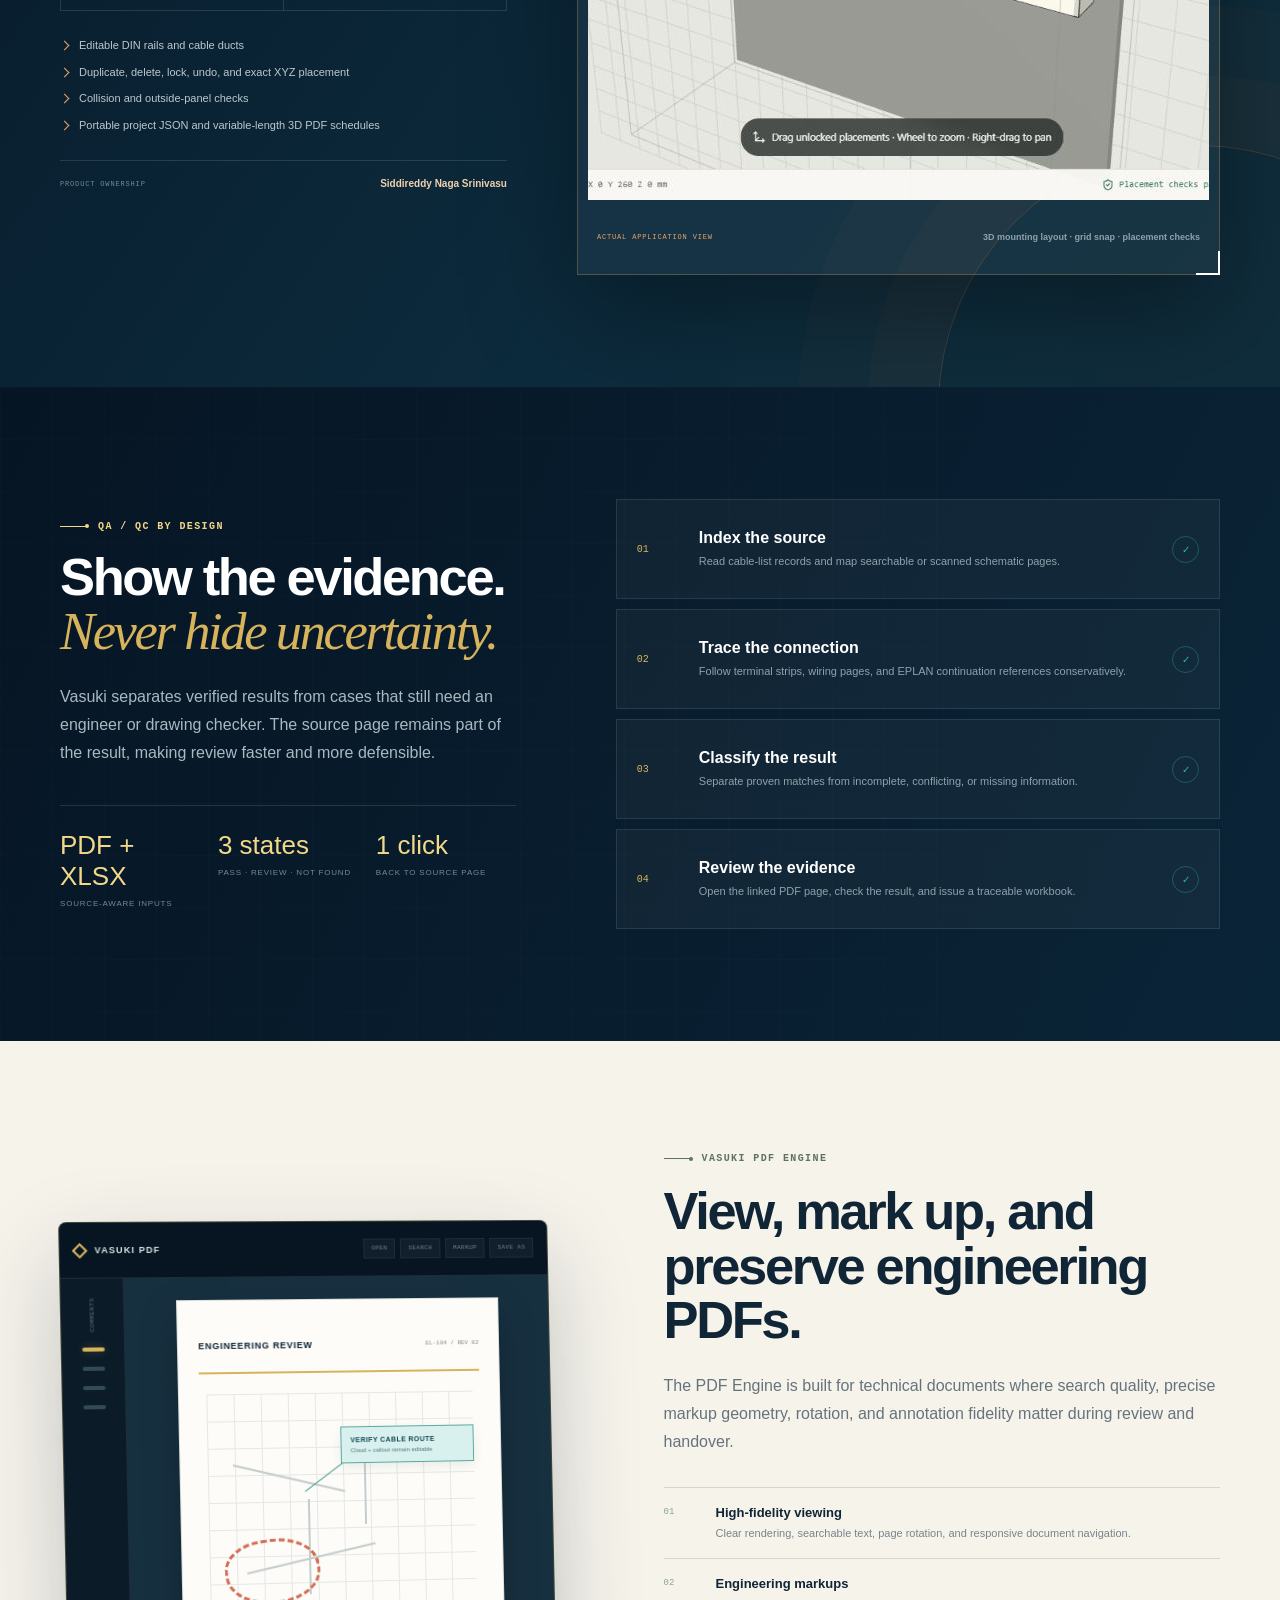
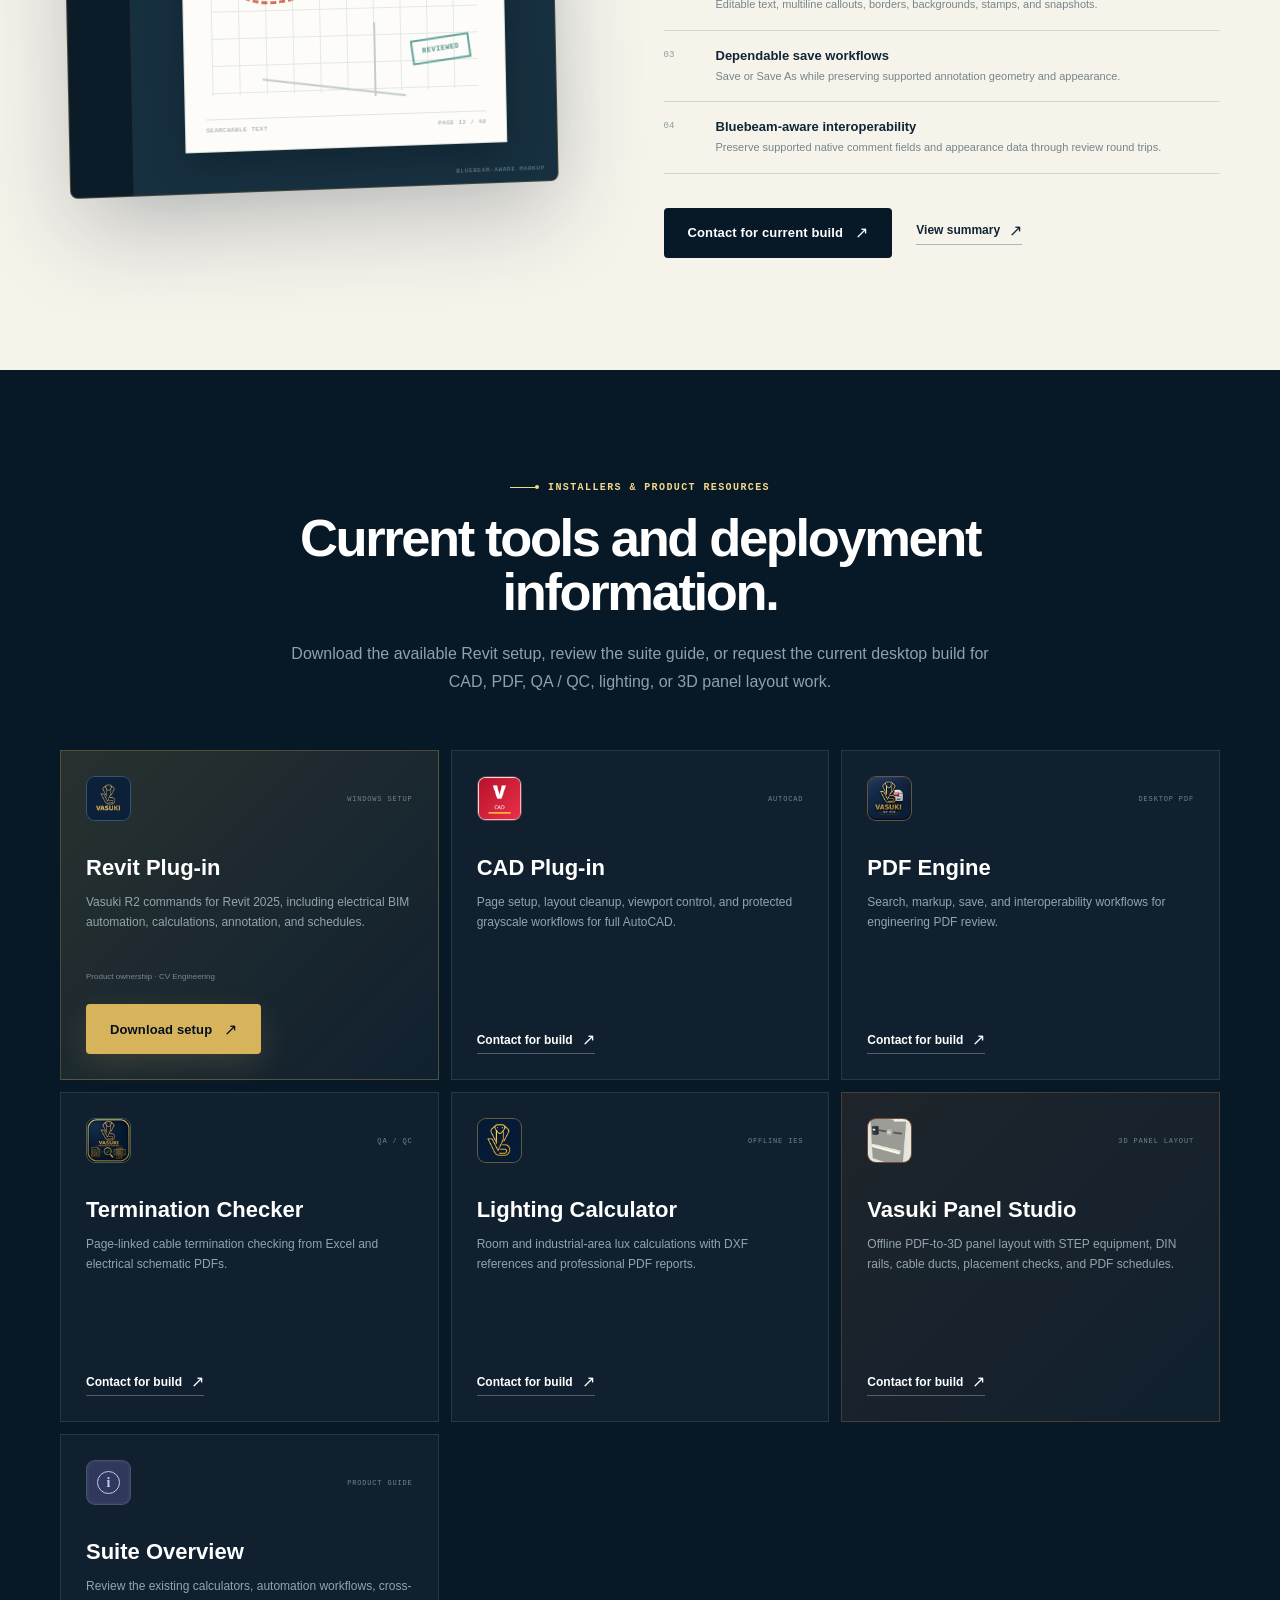
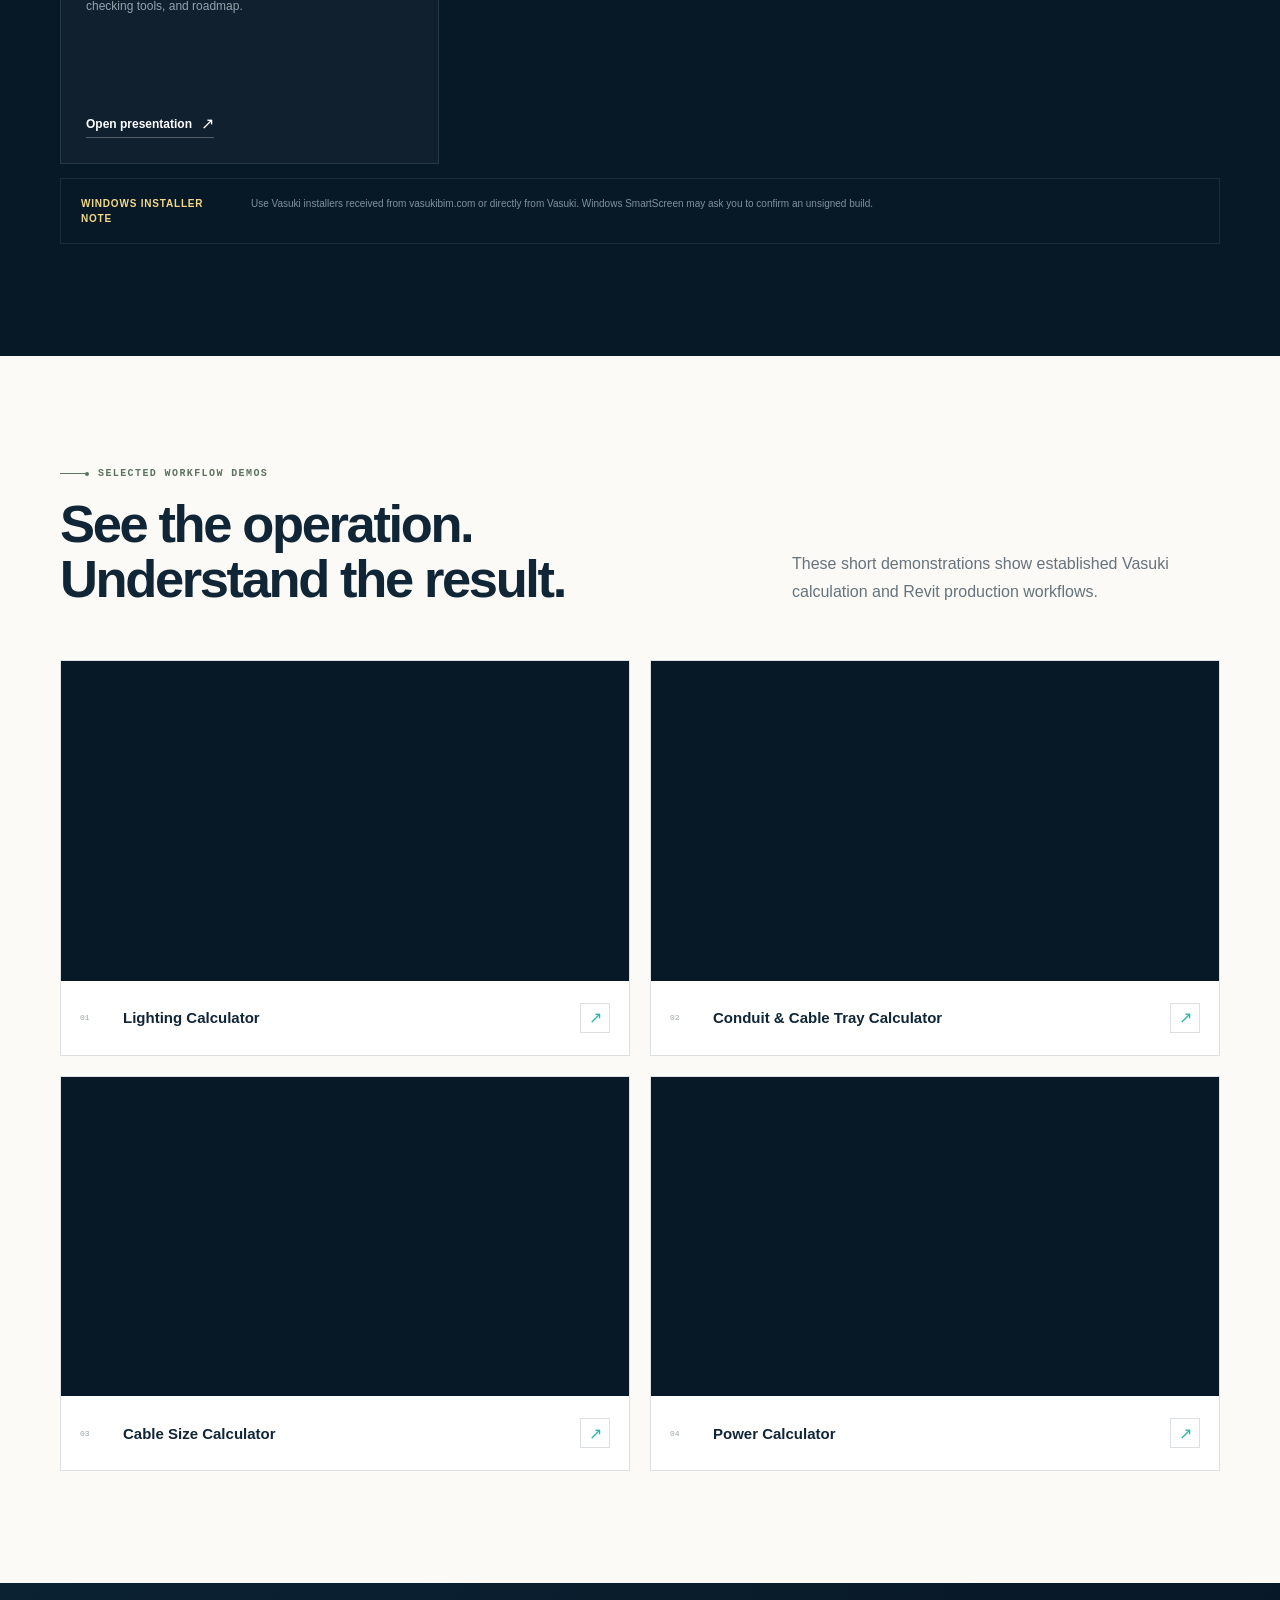
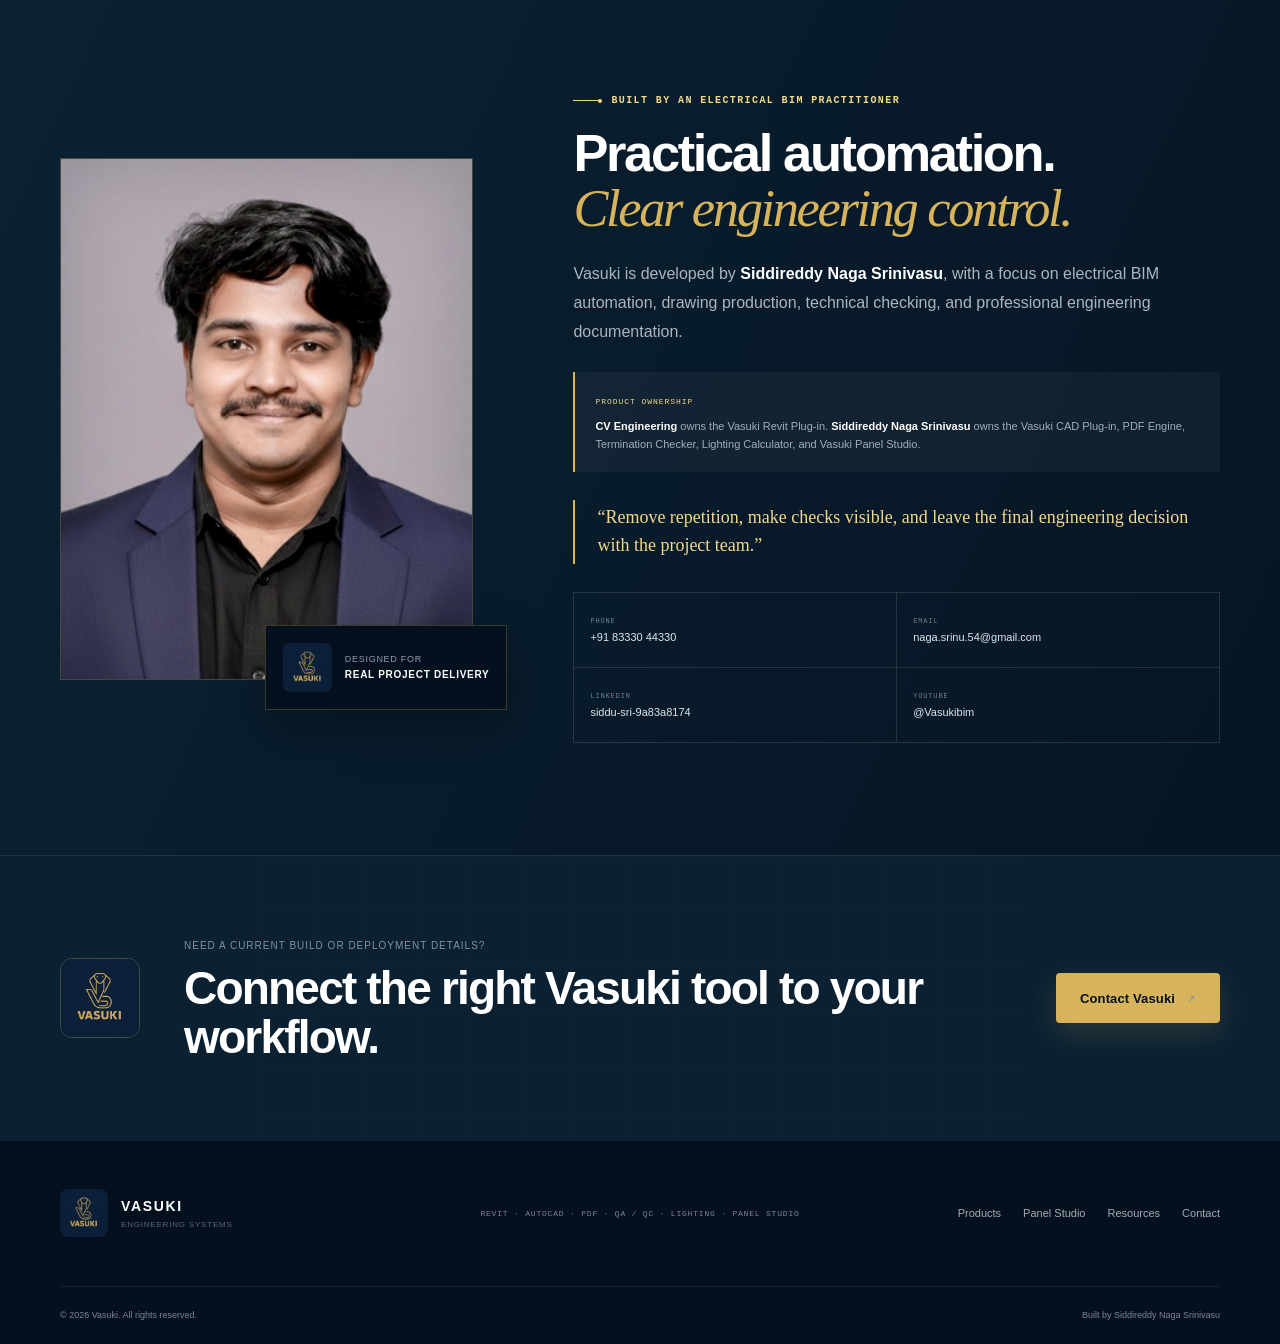
==== commit 472a0e6c: "Add Vasuki Panel Studio and product ownership" ====
--- a/index.html
+++ b/index.html
@@ -4,8 +4,8 @@
   <meta charset="utf-8">
   <meta name="viewport" content="width=device-width, initial-scale=1">
   <meta name="author" content="Siddireddy Naga Srinivasu">
-  <meta name="description" content="Vasuki engineering software for Revit automation, AutoCAD drawing control, PDF markup, cable termination QA, and offline lighting calculations.">
-  <meta name="keywords" content="electrical BIM, Revit plugin, AutoCAD plugin, termination checker, lighting calculator, PDF markup engine, BIM QA QC">
+  <meta name="description" content="Vasuki engineering software for Revit automation, AutoCAD drawing control, PDF markup, cable termination QA, offline lighting calculations, and 3D electrical panel layout.">
+  <meta name="keywords" content="electrical BIM, Revit plugin, AutoCAD plugin, Vasuki Panel Studio, 3D electrical panel layout, termination checker, lighting calculator, PDF markup engine, BIM QA QC">
   <meta name="theme-color" content="#071827">
   <link rel="canonical" href="https://www.vasukibim.com/">
   <link rel="icon" href="Vasuki_Logo.png">
@@ -16,17 +16,17 @@
   <meta property="og:url" content="https://www.vasukibim.com/">
   <meta property="og:site_name" content="Vasuki">
   <meta property="og:title" content="Vasuki | Engineering software built around real delivery workflows">
-  <meta property="og:description" content="Revit, AutoCAD, PDF, termination QA, and offline lighting tools in one focused engineering suite.">
+  <meta property="og:description" content="Revit, AutoCAD, PDF, termination QA, offline lighting, and 3D panel-layout tools in one focused engineering suite.">
   <meta property="og:image" content="https://www.vasukibim.com/og.png">
   <meta property="og:image:width" content="1680">
   <meta property="og:image:height" content="945">
   <meta name="twitter:card" content="summary_large_image">
   <meta name="twitter:title" content="Vasuki | Electrical BIM &amp; engineering software">
-  <meta name="twitter:description" content="Revit, AutoCAD, PDF, termination QA, and offline lighting tools in one focused engineering suite.">
+  <meta name="twitter:description" content="Revit, AutoCAD, PDF, termination QA, offline lighting, and 3D panel-layout tools in one focused engineering suite.">
   <meta name="twitter:image" content="https://www.vasukibim.com/og.png">
 
   <script type="application/ld+json">
-  {"@context":"https://schema.org","@type":"SoftwareApplication","name":"Vasuki Engineering Suite","applicationCategory":"BusinessApplication","operatingSystem":"Windows","description":"Electrical BIM automation, AutoCAD production, PDF markup, cable termination checking, and offline lighting calculation tools.","featureList":["Revit automation","AutoCAD page setup","PDF markup and interoperability","Cable termination QA","Offline IES lighting calculations"],"author":{"@type":"Person","name":"Siddireddy Naga Srinivasu","email":"naga.srinu.54@gmail.com","url":"https://www.vasukibim.com"}}
+  {"@context":"https://schema.org","@type":"SoftwareApplication","name":"Vasuki Engineering Suite","applicationCategory":"BusinessApplication","operatingSystem":"Windows","description":"Electrical BIM automation, AutoCAD production, PDF markup, cable termination checking, offline lighting calculations, and 3D electrical panel layout.","featureList":["Revit automation","AutoCAD page setup","PDF markup and interoperability","Cable termination QA","Offline IES lighting calculations","PDF and STEP based 3D panel layout"],"author":{"@type":"Person","name":"Siddireddy Naga Srinivasu","email":"naga.srinu.54@gmail.com","url":"https://www.vasukibim.com"}}
   </script>
 </head>
 <body>
@@ -38,13 +38,13 @@
         <span class="brand-copy"><strong>VASUKI</strong><small>Engineering systems</small></span>
       </a>
       <nav class="desktop-nav" aria-label="Primary navigation">
-        <a href="#suite">Suite</a><a href="#qa">QA / QC</a><a href="#pdf-engine">PDF Engine</a><a href="#demos">Demos</a><a href="#about">About</a>
+        <a href="#suite">Suite</a><a href="#studio">Panel Studio</a><a href="#qa">QA / QC</a><a href="#pdf-engine">PDF Engine</a><a href="#about">About</a>
       </nav>
       <a class="button button-small button-gold desktop-cta" href="#resources">Product resources <span class="arrow" aria-hidden="true">&nearr;</span></a>
       <details class="mobile-menu">
         <summary aria-label="Open navigation"><span></span><span></span></summary>
         <nav aria-label="Mobile navigation">
-          <a href="#suite">Product suite</a><a href="#qa">QA / QC workflow</a><a href="#pdf-engine">PDF Engine</a><a href="#resources">Resources</a><a href="#about">About &amp; contact</a>
+          <a href="#suite">Product suite</a><a href="#studio">Vasuki Panel Studio</a><a href="#qa">QA / QC workflow</a><a href="#pdf-engine">PDF Engine</a><a href="#resources">Resources</a><a href="#about">About &amp; ownership</a>
         </nav>
       </details>
     </div>
@@ -57,31 +57,36 @@
         <div class="hero-copy">
           <div class="eyebrow"><span></span> Built around real engineering workflows</div>
           <h1>Model. Check.<br><em>Deliver with clarity.</em></h1>
-          <p>Vasuki brings focused Revit and AutoCAD automation, evidence-backed termination checking, offline lighting design, and high-fidelity PDF work into one engineering suite.</p>
+          <p>Vasuki brings focused Revit and AutoCAD automation, evidence-backed termination checking, offline lighting design, high-fidelity PDF work, and 3D electrical panel layout into one engineering suite.</p>
           <div class="hero-actions">
             <a class="button button-gold" href="#suite">Explore the tools <span class="arrow" aria-hidden="true">&nearr;</span></a>
             <a class="button button-ghost" href="#demos"><span class="play" aria-hidden="true">&#9654;</span> Watch demos</a>
           </div>
-          <div class="hero-trust" aria-label="Platform highlights"><span>Revit 2025</span><i></i><span>AutoCAD 2022&ndash;2027</span><i></i><span>Offline engineering tools</span></div>
+          <div class="hero-trust" aria-label="Platform highlights"><span>Six focused products</span><i></i><span>Windows engineering workflow</span><i></i><span>Offline-first applications</span></div>
         </div>
 
         <div class="system-card" aria-label="Vasuki connected engineering workflow">
           <div class="system-topline"><span>VASUKI / DELIVERY STACK</span><span class="system-live"><i></i> ENGINEERING READY</span></div>
-          <div class="system-title"><span>Five focused applications</span><strong>Build &rarr; Verify &rarr; Issue</strong></div>
+          <div class="system-title"><span>Six focused applications</span><strong>Build &rarr; Verify &rarr; Issue</strong></div>
           <div class="system-flow">
             <div class="system-node node-wide active">
-              <span class="product-mark mark-revit" aria-hidden="true"></span>
+              <span class="product-mark visual-icon mark-revit" aria-hidden="true"><img src="assets/revit-icon.png" alt=""></span>
               <span><small>MODEL + ANNOTATE</small><strong>Revit Plug-in</strong></span><b>R2</b>
             </div>
             <div class="flow-line"><span></span></div>
             <div class="system-split">
-              <div class="system-node"><span class="product-mark mark-cad" aria-hidden="true"></span><span><small>STANDARDIZE</small><strong>CAD Plug-in</strong></span></div>
-              <div class="system-node"><span class="product-mark mark-lighting" aria-hidden="true"></span><span><small>CALCULATE</small><strong>Lighting</strong></span></div>
+              <div class="system-node"><span class="product-mark visual-icon mark-cad" aria-hidden="true"><img src="assets/cad-icon.png" alt=""></span><span><small>STANDARDIZE</small><strong>CAD Plug-in</strong></span></div>
+              <div class="system-node"><span class="product-mark visual-icon mark-lighting" aria-hidden="true"><img src="assets/lighting-icon.png" alt=""></span><span><small>CALCULATE</small><strong>Lighting</strong></span></div>
             </div>
             <div class="flow-line"><span></span></div>
             <div class="system-split">
-              <div class="system-node"><span class="product-mark mark-termination" aria-hidden="true"></span><span><small>TRACE + CHECK</small><strong>Terminations</strong></span></div>
-              <div class="system-node gold-node"><span class="product-mark mark-pdf" aria-hidden="true"></span><span><small>VIEW + MARK UP</small><strong>PDF Engine</strong></span></div>
+              <div class="system-node"><span class="product-mark visual-icon mark-termination" aria-hidden="true"><img src="assets/termination-icon.png" alt=""></span><span><small>TRACE + CHECK</small><strong>Terminations</strong></span></div>
+              <div class="system-node gold-node"><span class="product-mark visual-icon mark-pdf" aria-hidden="true"><img src="assets/pdf-icon.png" alt=""></span><span><small>VIEW + MARK UP</small><strong>PDF Engine</strong></span></div>
+            </div>
+            <div class="flow-line"><span></span></div>
+            <div class="system-node node-wide studio-node">
+              <span class="product-mark visual-icon mark-studio" aria-hidden="true"><img src="assets/studio-icon.jpg" alt=""></span>
+              <span><small>LAY OUT + CHECK</small><strong>Vasuki Panel Studio</strong></span><b>OFFLINE</b>
             </div>
           </div>
           <div class="system-footer"><span>One visible QA trail</span><div><i></i></div><strong>HUMAN REVIEWED</strong></div>
@@ -91,57 +96,98 @@
 
     <section class="suite-strip" aria-label="Vasuki products">
       <div class="shell suite-strip-grid">
-        <a href="#product-revit"><span class="product-mark mark-revit" aria-hidden="true"></span><span><small>Model automation</small><strong>Revit Plug-in</strong></span><span class="arrow">&nearr;</span></a>
-        <a href="#product-cad"><span class="product-mark mark-cad" aria-hidden="true"></span><span><small>Drawing control</small><strong>CAD Plug-in</strong></span><span class="arrow">&nearr;</span></a>
-        <a href="#product-pdf"><span class="product-mark mark-pdf" aria-hidden="true"></span><span><small>Markup fidelity</small><strong>PDF Engine</strong></span><span class="arrow">&nearr;</span></a>
-        <a href="#product-termination"><span class="product-mark mark-termination" aria-hidden="true"></span><span><small>Page-linked QA</small><strong>Termination Checker</strong></span><span class="arrow">&nearr;</span></a>
-        <a href="#product-lighting"><span class="product-mark mark-lighting" aria-hidden="true"></span><span><small>Offline photometry</small><strong>Lighting Calculator</strong></span><span class="arrow">&nearr;</span></a>
+        <a href="#product-revit"><span class="product-mark visual-icon mark-revit" aria-hidden="true"><img src="assets/revit-icon.png" alt=""></span><span><small>Model automation</small><strong>Revit Plug-in</strong></span><span class="arrow">&nearr;</span></a>
+        <a href="#product-cad"><span class="product-mark visual-icon mark-cad" aria-hidden="true"><img src="assets/cad-icon.png" alt=""></span><span><small>Drawing control</small><strong>CAD Plug-in</strong></span><span class="arrow">&nearr;</span></a>
+        <a href="#product-pdf"><span class="product-mark visual-icon mark-pdf" aria-hidden="true"><img src="assets/pdf-icon.png" alt=""></span><span><small>Markup fidelity</small><strong>PDF Engine</strong></span><span class="arrow">&nearr;</span></a>
+        <a href="#product-termination"><span class="product-mark visual-icon mark-termination" aria-hidden="true"><img src="assets/termination-icon.png" alt=""></span><span><small>Page-linked QA</small><strong>Termination Checker</strong></span><span class="arrow">&nearr;</span></a>
+        <a href="#product-lighting"><span class="product-mark visual-icon mark-lighting" aria-hidden="true"><img src="assets/lighting-icon.png" alt=""></span><span><small>Offline photometry</small><strong>Lighting Calculator</strong></span><span class="arrow">&nearr;</span></a>
+        <a href="#product-studio"><span class="product-mark visual-icon mark-studio" aria-hidden="true"><img src="assets/studio-icon.jpg" alt=""></span><span><small>3D panel layout</small><strong>Panel Studio</strong></span><span class="arrow">&nearr;</span></a>
       </div>
     </section>
 
     <section class="section suite-section" id="suite">
       <div class="shell">
         <div class="section-heading split-heading">
-          <div><div class="eyebrow dark"><span></span> The Vasuki engineering suite</div><h2>Five tools.<br>Clear, distinct jobs.</h2></div>
+          <div><div class="eyebrow dark"><span></span> The Vasuki engineering suite</div><h2>Six tools.<br>Clear, distinct jobs.</h2></div>
           <p>Each application is designed around a specific project task. Together they reduce repetitive work while keeping inputs, exceptions, and engineering decisions visible.</p>
         </div>
         <div class="product-grid">
           <article class="product-card product-revit" id="product-revit">
-            <div class="product-card-head"><span class="product-mark mark-revit" aria-hidden="true"></span><span class="product-number">01 / BIM</span></div>
+            <div class="product-card-head"><span class="product-mark visual-icon mark-revit" aria-hidden="true"><img src="assets/revit-icon.png" alt=""></span><span class="product-number">01 / BIM</span></div>
             <small>Model automation</small><h3>Revit Plug-in</h3>
             <p>A Revit-native command suite for annotation, electrical raceway schedules, calculations, and controlled model production.</p>
             <ul><li>Template-based Smart Annotation across 57 host categories</li><li>Collision, crop, tag, and leader protection</li><li>Duct-bank annotation and professional tag arrangement</li><li>RCT schedules with PDF and Excel export</li></ul>
             <div class="product-status"><i></i>R2 &middot; Autodesk Revit 2025</div>
+            <div class="ownership-tag ownership-cv"><span>Product ownership</span><strong>CV Engineering</strong></div>
           </article>
           <article class="product-card product-cad" id="product-cad">
-            <div class="product-card-head"><span class="product-mark mark-cad" aria-hidden="true"></span><span class="product-number">02 / CAD</span></div>
+            <div class="product-card-head"><span class="product-mark visual-icon mark-cad" aria-hidden="true"><img src="assets/cad-icon.png" alt=""></span><span class="product-number">02 / CAD</span></div>
             <small>Drawing standardization</small><h3>CAD Plug-in</h3>
             <p>Batch drawing preparation for consistent page setup, clean paper-space output, and controlled drafting standards.</p>
             <ul><li>Batch page setup across open DWGs and paper layouts</li><li>A0&ndash;A4, ARCH, landscape, centering, and plot control</li><li>Viewport expansion, locking, and non-plot borders</li><li>Grayscale cleanup while protecting external references</li></ul>
             <div class="product-status"><i></i>Full AutoCAD 2022&ndash;2027</div>
+            <div class="ownership-tag"><span>Product ownership</span><strong>Siddireddy Naga Srinivasu</strong></div>
           </article>
           <article class="product-card product-pdf" id="product-pdf">
-            <div class="product-card-head"><span class="product-mark mark-pdf" aria-hidden="true"></span><span class="product-number">03 / PDF</span></div>
+            <div class="product-card-head"><span class="product-mark visual-icon mark-pdf" aria-hidden="true"><img src="assets/pdf-icon.png" alt=""></span><span class="product-number">03 / PDF</span></div>
             <small>Engineering PDF workspace</small><h3>PDF Engine</h3>
             <p>A desktop PDF workspace for clear viewing, fast search, precise engineering markup, and dependable annotation round trips.</p>
             <ul><li>High-fidelity rendering with searchable text</li><li>Text, callouts, stamps, snapshots, and editable markups</li><li>Save and Save As with annotation preservation</li><li>Bluebeam-aware comment interoperability</li></ul>
             <div class="product-status"><i></i>Standalone desktop engine</div>
+            <div class="ownership-tag"><span>Product ownership</span><strong>Siddireddy Naga Srinivasu</strong></div>
           </article>
           <article class="product-card product-termination" id="product-termination">
-            <div class="product-card-head"><span class="product-mark mark-termination" aria-hidden="true"></span><span class="product-number">04 / QA</span></div>
+            <div class="product-card-head"><span class="product-mark visual-icon mark-termination" aria-hidden="true"><img src="assets/termination-icon.png" alt=""></span><span class="product-number">04 / QA</span></div>
             <small>Cable termination QA / QC</small><h3>Termination Checker</h3>
             <p>Cross-check cable lists against electrical schematics and keep every proposed termination tied to drawing-page evidence.</p>
             <ul><li>Excel, CSV, searchable PDF, and scanned-PDF OCR</li><li>EPLAN continuations and terminal-first extraction</li><li>Core lists, drawing references, and clickable PDF pages</li><li>PASS, REVIEW, NOT FOUND, and possible missing cables</li></ul>
             <div class="product-status"><i></i>Evidence-backed review workflow</div>
+            <div class="ownership-tag"><span>Product ownership</span><strong>Siddireddy Naga Srinivasu</strong></div>
           </article>
           <article class="product-card product-lighting" id="product-lighting">
-            <div class="product-card-head"><span class="product-mark mark-lighting" aria-hidden="true"></span><span class="product-number">05 / LUX</span></div>
+            <div class="product-card-head"><span class="product-mark visual-icon mark-lighting" aria-hidden="true"><img src="assets/lighting-icon.png" alt=""></span><span class="product-number">05 / LUX</span></div>
             <small>Offline photometric design</small><h3>Lighting Calculator</h3>
             <p>A fully offline IES calculation workspace for rooms, irregular boundaries, CAD-referenced plans, and large industrial areas.</p>
             <ul><li>Multiple IES files with manufacturer and test data</li><li>DXF backgrounds, snapping, dimensions, and room tracing</li><li>Automatic layouts plus precise manual batch editing</li><li>Lux maps, isolux contours, BOQ, and PDF reports</li></ul>
             <div class="product-status"><i></i>Offline calculation workspace</div>
-          </article>
-        </div>
+            <div class="ownership-tag"><span>Product ownership</span><strong>Siddireddy Naga Srinivasu</strong></div>
+          </article>
+          <article class="product-card product-studio" id="product-studio">
+            <div class="product-card-head"><span class="product-mark visual-icon mark-studio" aria-hidden="true"><img src="assets/studio-icon.jpg" alt=""></span><span class="product-number">06 / 3D</span></div>
+            <small>Electrical panel engineering</small><h3>Vasuki Panel Studio</h3>
+            <p>An offline-first workspace for turning EPLAN PDF information and manufacturer STEP models into checked 3D mounting layouts.</p>
+            <ul><li>Multi-page PDF assisted enclosure-dimension analysis</li><li>STEP/STP geometry at millimetre scale</li><li>DIN rails, cable ducts, grid snap, and six mounting faces</li><li>Overlap checks, project JSON, and 3D layout PDF</li></ul>
+            <div class="product-status"><i></i>Offline Windows application</div>
+            <div class="ownership-tag"><span>Product ownership</span><strong>Siddireddy Naga Srinivasu</strong></div>
+          </article>
+        </div>
+        <div class="ownership-ledger" aria-label="Vasuki product ownership">
+          <div class="ownership-ledger-title"><span>Product ownership</span><strong>Clear responsibility across the suite</strong></div>
+          <div><small>VASUKI REVIT PLUG-IN</small><strong>CV Engineering</strong></div>
+          <div><small>CAD &middot; PDF &middot; TERMINATION &middot; LIGHTING &middot; PANEL STUDIO</small><strong>Siddireddy Naga Srinivasu</strong></div>
+        </div>
+      </div>
+    </section>
+
+    <section class="section studio-section" id="studio">
+      <div class="shell studio-layout">
+        <div class="studio-copy">
+          <div class="eyebrow"><span></span> Vasuki Panel Studio &middot; Release 1.1</div>
+          <h2>From EPLAN PDF<br><em>to a checked 3D panel.</em></h2>
+          <p>Panel Studio keeps the complete layout workflow on the local computer. Confirm enclosure dimensions, import real manufacturer geometry, arrange equipment in front or 3D view, and export a professional mounting-layout package.</p>
+          <div class="studio-facts">
+            <div><strong>PDF</strong><span>Up to 50 pages analysed</span></div>
+            <div><strong>STEP</strong><span>AP203 / AP214 / AP242</span></div>
+            <div><strong>MM</strong><span>Source-scale geometry</span></div>
+            <div><strong>LOCAL</strong><span>No drawing upload</span></div>
+          </div>
+          <ul class="studio-list"><li>Editable DIN rails and cable ducts</li><li>Duplicate, delete, lock, undo, and exact XYZ placement</li><li>Collision and outside-panel checks</li><li>Portable project JSON and variable-length 3D PDF schedules</li></ul>
+          <div class="studio-owner"><span>Product ownership</span><strong>Siddireddy Naga Srinivasu</strong></div>
+        </div>
+        <figure class="studio-visual">
+          <img src="assets/vasuki-studio-preview.png" alt="Vasuki Panel Studio showing a real 3D electrical panel mounting layout" width="1280" height="720">
+          <figcaption><span>ACTUAL APPLICATION VIEW</span><strong>3D mounting layout &middot; grid snap &middot; placement checks</strong></figcaption>
+        </figure>
       </div>
     </section>
 
@@ -196,13 +242,14 @@
 
     <section class="section downloads-section" id="resources">
       <div class="shell">
-        <div class="section-heading center-heading"><div class="eyebrow"><span></span> Installers &amp; product resources</div><h2>Current tools and deployment information.</h2><p>Download the available Revit setup, review the suite guide, or contact Vasuki for the current desktop build of a specialist tool.</p></div>
+        <div class="section-heading center-heading"><div class="eyebrow"><span></span> Installers &amp; product resources</div><h2>Current tools and deployment information.</h2><p>Download the available Revit setup, review the suite guide, or request the current desktop build for CAD, PDF, QA / QC, lighting, or 3D panel layout work.</p></div>
         <div class="download-grid">
-          <article class="download-card featured-download"><div class="download-top"><span class="product-mark mark-revit" aria-hidden="true"></span><span>WINDOWS SETUP</span></div><h3>Revit Plug-in</h3><p>Vasuki R2 commands for Revit 2025, including electrical BIM automation, calculations, annotation, and schedules.</p><a class="button button-gold" href="Vasuki_Setup.exe">Download setup <span class="arrow">&nearr;</span></a></article>
-          <article class="download-card"><div class="download-top"><span class="product-mark mark-cad" aria-hidden="true"></span><span>AUTOCAD</span></div><h3>CAD Plug-in</h3><p>Page setup, layout cleanup, viewport control, and protected grayscale workflows for full AutoCAD.</p><a class="text-link" href="mailto:naga.srinu.54@gmail.com?subject=Vasuki%20CAD%20Plugin">Contact for build <span class="arrow">&nearr;</span></a></article>
-          <article class="download-card"><div class="download-top"><span class="product-mark mark-pdf" aria-hidden="true"></span><span>DESKTOP PDF</span></div><h3>PDF Engine</h3><p>Search, markup, save, and interoperability workflows for engineering PDF review.</p><a class="text-link" href="mailto:naga.srinu.54@gmail.com?subject=Vasuki%20PDF%20Engine">Contact for build <span class="arrow">&nearr;</span></a></article>
-          <article class="download-card"><div class="download-top"><span class="product-mark mark-termination" aria-hidden="true"></span><span>QA / QC</span></div><h3>Termination Checker</h3><p>Page-linked cable termination checking from Excel and electrical schematic PDFs.</p><a class="text-link" href="mailto:naga.srinu.54@gmail.com?subject=Vasuki%20Termination%20Checker">Contact for build <span class="arrow">&nearr;</span></a></article>
-          <article class="download-card"><div class="download-top"><span class="product-mark mark-lighting" aria-hidden="true"></span><span>OFFLINE IES</span></div><h3>Lighting Calculator</h3><p>Room and industrial-area lux calculations with DXF references and professional PDF reports.</p><a class="text-link" href="mailto:naga.srinu.54@gmail.com?subject=Vasuki%20Lighting%20Calculator">Contact for build <span class="arrow">&nearr;</span></a></article>
+          <article class="download-card featured-download"><div class="download-top"><span class="product-mark visual-icon mark-revit" aria-hidden="true"><img src="assets/revit-icon.png" alt=""></span><span>WINDOWS SETUP</span></div><h3>Revit Plug-in</h3><p>Vasuki R2 commands for Revit 2025, including electrical BIM automation, calculations, annotation, and schedules.</p><small>Product ownership &middot; CV Engineering</small><a class="button button-gold" href="Vasuki_Setup.exe">Download setup <span class="arrow">&nearr;</span></a></article>
+          <article class="download-card"><div class="download-top"><span class="product-mark visual-icon mark-cad" aria-hidden="true"><img src="assets/cad-icon.png" alt=""></span><span>AUTOCAD</span></div><h3>CAD Plug-in</h3><p>Page setup, layout cleanup, viewport control, and protected grayscale workflows for full AutoCAD.</p><a class="text-link" href="mailto:naga.srinu.54@gmail.com?subject=Vasuki%20CAD%20Plugin">Contact for build <span class="arrow">&nearr;</span></a></article>
+          <article class="download-card"><div class="download-top"><span class="product-mark visual-icon mark-pdf" aria-hidden="true"><img src="assets/pdf-icon.png" alt=""></span><span>DESKTOP PDF</span></div><h3>PDF Engine</h3><p>Search, markup, save, and interoperability workflows for engineering PDF review.</p><a class="text-link" href="mailto:naga.srinu.54@gmail.com?subject=Vasuki%20PDF%20Engine">Contact for build <span class="arrow">&nearr;</span></a></article>
+          <article class="download-card"><div class="download-top"><span class="product-mark visual-icon mark-termination" aria-hidden="true"><img src="assets/termination-icon.png" alt=""></span><span>QA / QC</span></div><h3>Termination Checker</h3><p>Page-linked cable termination checking from Excel and electrical schematic PDFs.</p><a class="text-link" href="mailto:naga.srinu.54@gmail.com?subject=Vasuki%20Termination%20Checker">Contact for build <span class="arrow">&nearr;</span></a></article>
+          <article class="download-card"><div class="download-top"><span class="product-mark visual-icon mark-lighting" aria-hidden="true"><img src="assets/lighting-icon.png" alt=""></span><span>OFFLINE IES</span></div><h3>Lighting Calculator</h3><p>Room and industrial-area lux calculations with DXF references and professional PDF reports.</p><a class="text-link" href="mailto:naga.srinu.54@gmail.com?subject=Vasuki%20Lighting%20Calculator">Contact for build <span class="arrow">&nearr;</span></a></article>
+          <article class="download-card studio-download"><div class="download-top"><span class="product-mark visual-icon mark-studio" aria-hidden="true"><img src="assets/studio-icon.jpg" alt=""></span><span>3D PANEL LAYOUT</span></div><h3>Vasuki Panel Studio</h3><p>Offline PDF-to-3D panel layout with STEP equipment, DIN rails, cable ducts, placement checks, and PDF schedules.</p><a class="text-link" href="mailto:naga.srinu.54@gmail.com?subject=Vasuki%20Panel%20Studio">Contact for build <span class="arrow">&nearr;</span></a></article>
           <article class="download-card"><div class="download-top"><span class="product-mark mark-overview" aria-hidden="true"></span><span>PRODUCT GUIDE</span></div><h3>Suite Overview</h3><p>Review the existing calculators, automation workflows, cross-checking tools, and roadmap.</p><a class="text-link" href="Vasuki_ppt.pdf" target="_blank" rel="noreferrer">Open presentation <span class="arrow">&nearr;</span></a></article>
         </div>
         <div class="safety-note"><strong>Windows installer note</strong><span>Use Vasuki installers received from vasukibim.com or directly from Vasuki. Windows SmartScreen may ask you to confirm an unsigned build.</span></div>
@@ -227,6 +274,7 @@
         <div class="about-copy">
           <div class="eyebrow"><span></span> Built by an electrical BIM practitioner</div><h2>Practical automation.<br><em>Clear engineering control.</em></h2>
           <p class="about-lead">Vasuki is developed by <strong>Siddireddy Naga Srinivasu</strong>, with a focus on electrical BIM automation, drawing production, technical checking, and professional engineering documentation.</p>
+          <div class="about-ownership"><span>Product ownership</span><p><strong>CV Engineering</strong> owns the Vasuki Revit Plug-in. <strong>Siddireddy Naga Srinivasu</strong> owns the Vasuki CAD Plug-in, PDF Engine, Termination Checker, Lighting Calculator, and Vasuki Panel Studio.</p></div>
           <blockquote>&ldquo;Remove repetition, make checks visible, and leave the final engineering decision with the project team.&rdquo;</blockquote>
           <div class="contact-grid"><a href="tel:+918330443430"><small>PHONE</small><strong>+91 83330 44330</strong></a><a href="mailto:naga.srinu.54@gmail.com"><small>EMAIL</small><strong>naga.srinu.54@gmail.com</strong></a><a href="https://www.linkedin.com/in/siddu-sri-9a83a8174" target="_blank" rel="noreferrer"><small>LINKEDIN</small><strong>siddu-sri-9a83a8174</strong></a><a href="https://www.youtube.com/@Vasukibim" target="_blank" rel="noreferrer"><small>YOUTUBE</small><strong>@Vasukibim</strong></a></div>
         </div>
@@ -237,7 +285,7 @@
   </main>
 
   <footer>
-    <div class="shell footer-grid"><div class="footer-brand"><img src="Vasuki_Logo.png" alt="Vasuki" width="52" height="52"><span><strong>VASUKI</strong><small>Engineering systems</small></span></div><p>REVIT &middot; AUTOCAD &middot; PDF &middot; QA / QC &middot; LIGHTING</p><div class="footer-links"><a href="#suite">Products</a><a href="#resources">Resources</a><a href="#about">Contact</a></div></div>
+    <div class="shell footer-grid"><div class="footer-brand"><img src="Vasuki_Logo.png" alt="Vasuki" width="52" height="52"><span><strong>VASUKI</strong><small>Engineering systems</small></span></div><p>REVIT &middot; AUTOCAD &middot; PDF &middot; QA / QC &middot; LIGHTING &middot; PANEL STUDIO</p><div class="footer-links"><a href="#suite">Products</a><a href="#studio">Panel Studio</a><a href="#resources">Resources</a><a href="#about">Contact</a></div></div>
     <div class="shell footer-bottom"><span>&copy; 2026 Vasuki. All rights reserved.</span><span>Built by Siddireddy Naga Srinivasu</span></div>
   </footer>
   <script>
--- a/styles.css
+++ b/styles.css
@@ -97,7 +97,7 @@
 .mobile-menu nav a:last-child { border-bottom: 0; color: var(--gold-light); }
 
 .hero {
-  min-height: 690px;
+  min-height: 760px;
   position: relative;
   overflow: hidden;
   color: white;
@@ -109,7 +109,7 @@
 .hero::after { content: ""; position: absolute; inset: auto -12% -41% 38%; height: 560px; border: 1px solid rgba(215,180,92,.12); transform: rotate(-7deg); border-radius: 50%; }
 .hero-grid, .workflow-grid, .cta-grid { position: absolute; inset: 0; opacity: .28; background-image: linear-gradient(rgba(255,255,255,.055) 1px, transparent 1px), linear-gradient(90deg, rgba(255,255,255,.055) 1px, transparent 1px); background-size: 52px 52px; mask-image: linear-gradient(to right, transparent, black 45%, black); }
 
-.hero-layout { min-height: 690px; display: grid; grid-template-columns: 1.02fr .98fr; gap: 70px; align-items: center; position: relative; z-index: 2; padding-block: 72px 80px; }
+.hero-layout { min-height: 760px; display: grid; grid-template-columns: 1.02fr .98fr; gap: 70px; align-items: center; position: relative; z-index: 2; padding-block: 72px 80px; }
 .hero-copy { max-width: 590px; }
 .eyebrow { display: flex; align-items: center; gap: 10px; color: var(--gold-light); font-family: Consolas, "Courier New", monospace; font-size: 10px; font-weight: 700; letter-spacing: .14em; text-transform: uppercase; }
 .eyebrow span { width: 28px; height: 1px; background: currentColor; position: relative; }
@@ -136,6 +136,7 @@
 .system-node { min-height: 67px; display: flex; align-items: center; gap: 12px; padding: 12px; background: rgba(255,255,255,.035); border: 1px solid rgba(255,255,255,.09); }
 .system-node.active { border-color: rgba(43,181,169,.35); background: linear-gradient(90deg, rgba(43,181,169,.1), rgba(255,255,255,.025)); }
 .system-node.gold-node { border-color: rgba(215,180,92,.28); background: linear-gradient(90deg, rgba(215,180,92,.09), rgba(255,255,255,.025)); }
+.system-node.studio-node { border-color: rgba(229,142,72,.32); background: linear-gradient(90deg, rgba(229,142,72,.1), rgba(255,255,255,.025)); }
 .system-node > span:not(.product-mark) { display: flex; flex-direction: column; gap: 4px; }
 .system-node small { color: #647984; font-family: Consolas, "Courier New", monospace; font-size: 7px; letter-spacing: .12em; }
 .system-node strong { font-size: 12px; font-weight: 600; }
@@ -151,6 +152,8 @@
 
 .product-mark { width: 45px; height: 45px; flex: 0 0 45px; display: grid; place-items: center; position: relative; overflow: hidden; color: white; background: #183d58; border: 1px solid rgba(255,255,255,.13); border-radius: 9px; box-shadow: inset 0 0 0 2px rgba(255,255,255,.025); }
 .product-mark::before, .product-mark::after { content: ""; position: absolute; box-sizing: border-box; }
+.visual-icon::before, .visual-icon::after { display: none; }
+.visual-icon img { width: 100%; height: 100%; object-fit: cover; }
 .mark-revit { color: #79d5ee; background: #0e3f5a; }
 .mark-revit::before { width: 21px; height: 25px; left: 9px; top: 10px; border: 2px solid currentColor; background: repeating-linear-gradient(to bottom, transparent 0 5px, currentColor 5px 6px); transform: skewY(-8deg); }
 .mark-revit::after { width: 8px; height: 20px; right: 8px; top: 12px; border: 2px solid currentColor; border-left: 0; opacity: .65; transform: skewY(12deg); }
@@ -166,12 +169,13 @@
 .mark-lighting { color: #ffe77f; background: #4d4520; }
 .mark-lighting::before { width: 19px; height: 19px; left: 12px; top: 7px; border: 2px solid currentColor; border-radius: 50%; box-shadow: 0 0 12px rgba(255,231,127,.28); }
 .mark-lighting::after { width: 12px; height: 8px; left: 16px; top: 25px; border-top: 2px solid currentColor; border-bottom: 2px solid currentColor; box-shadow: 0 4px 0 -1px currentColor; }
+.mark-studio { background: #5b3018; }
 .mark-overview { color: #c0c8ff; background: #30385c; }
 .mark-overview::before { content: "i"; width: 23px; height: 23px; display: grid; place-items: center; border: 1px solid currentColor; border-radius: 50%; font: 800 14px/1 Georgia, serif; }
 .mark-overview::after { display: none; }
 
 .suite-strip { position: relative; z-index: 4; color: white; background: #0b2233; border-top: 1px solid rgba(255,255,255,.07); }
-.suite-strip-grid { display: grid; grid-template-columns: repeat(5, 1fr); }
+.suite-strip-grid { display: grid; grid-template-columns: repeat(6, 1fr); }
 .suite-strip a { min-height: 106px; padding: 20px 18px; display: flex; align-items: center; gap: 12px; border-left: 1px solid rgba(255,255,255,.08); transition: background .2s ease; }
 .suite-strip a:last-child { border-right: 1px solid rgba(255,255,255,.08); }
 .suite-strip a:hover { background: rgba(255,255,255,.045); }
@@ -192,8 +196,7 @@
 
 .suite-section { background: var(--paper); }
 .product-grid { display: grid; grid-template-columns: repeat(6, 1fr); gap: 14px; }
-.product-card { min-height: 455px; grid-column: span 2; padding: 28px; display: flex; flex-direction: column; border: 1px solid var(--line); background: white; position: relative; overflow: hidden; transition: transform .25s ease, box-shadow .25s ease; }
-.product-card:nth-child(4) { grid-column: 2 / span 2; }
+.product-card { min-height: 535px; grid-column: span 2; padding: 28px; display: flex; flex-direction: column; border: 1px solid var(--line); background: white; position: relative; overflow: hidden; transition: transform .25s ease, box-shadow .25s ease; }
 .product-card:hover { transform: translateY(-5px); box-shadow: 0 28px 70px rgba(16,37,54,.1); }
 .product-card::after { content: ""; height: 3px; position: absolute; inset: auto 0 0; background: var(--card-accent, var(--teal)); transform: scaleX(0); transform-origin: left; transition: transform .3s ease; }
 .product-card:hover::after { transform: scaleX(1); }
@@ -202,6 +205,7 @@
 .product-pdf { --card-accent: var(--gold); }
 .product-termination { --card-accent: var(--teal); }
 .product-lighting { --card-accent: #cdb633; }
+.product-studio { --card-accent: #dc833f; }
 .product-card-head { display: flex; align-items: start; justify-content: space-between; margin-bottom: 30px; }
 .product-number { color: #a6afb5; font-family: Consolas, "Courier New", monospace; font-size: 9px; letter-spacing: .14em; }
 .product-card > small { color: #6e7f86; font-size: 9px; text-transform: uppercase; letter-spacing: .12em; }
@@ -212,6 +216,41 @@
 .product-card li::before { content: ""; width: 5px; height: 5px; border-right: 1px solid var(--card-accent); border-bottom: 1px solid var(--card-accent); transform: rotate(-45deg); position: absolute; left: 1px; top: 4px; }
 .product-status { margin-top: auto; display: flex; align-items: center; gap: 7px; color: #7a878d; font-family: Consolas, "Courier New", monospace; font-size: 8px; text-transform: uppercase; letter-spacing: .1em; }
 .product-status i { width: 5px; height: 5px; border-radius: 50%; background: var(--card-accent); }
+.ownership-tag { margin-top: 16px; padding-top: 14px; display: flex; flex-direction: column; gap: 5px; border-top: 1px solid var(--line); }
+.ownership-tag span { color: #8a969b; font-family: Consolas, "Courier New", monospace; font-size: 7px; letter-spacing: .12em; text-transform: uppercase; }
+.ownership-tag strong { color: #4d5e67; font-size: 10px; line-height: 1.35; }
+.ownership-cv strong { color: #267b99; }
+.ownership-ledger { margin-top: 18px; display: grid; grid-template-columns: 1.15fr .8fr 1.55fr; border: 1px solid var(--line); background: #f3f1e9; }
+.ownership-ledger > div { min-height: 94px; padding: 20px 22px; display: flex; flex-direction: column; justify-content: center; gap: 7px; border-left: 1px solid var(--line); }
+.ownership-ledger > div:first-child { border-left: 0; }
+.ownership-ledger span, .ownership-ledger small { color: #79878d; font-family: Consolas, "Courier New", monospace; font-size: 7px; letter-spacing: .11em; text-transform: uppercase; }
+.ownership-ledger strong { color: #263e4c; font-size: 12px; line-height: 1.35; }
+.ownership-ledger-title strong { font-size: 15px; }
+
+.studio-section { color: white; background: linear-gradient(125deg, #071827, #0c2b3d 62%, #102d3b); position: relative; overflow: hidden; }
+.studio-section::before { content: ""; width: 520px; height: 520px; position: absolute; right: -180px; bottom: -280px; border: 1px solid rgba(229,142,72,.22); border-radius: 50%; box-shadow: 0 0 0 70px rgba(229,142,72,.025), 0 0 0 140px rgba(229,142,72,.018); }
+.studio-layout { position: relative; display: grid; grid-template-columns: .82fr 1.18fr; gap: 70px; align-items: center; }
+.studio-copy h2 { margin: 20px 0 0; font-size: clamp(38px, 4.1vw, 58px); line-height: 1.04; letter-spacing: -.045em; font-weight: 570; }
+.studio-copy h2 em { color: #f0a766; font-family: Georgia, serif; font-weight: 400; }
+.studio-copy > p { margin: 24px 0 0; color: #a8b8c1; font-size: 15px; line-height: 1.75; }
+.studio-facts { margin-top: 30px; display: grid; grid-template-columns: 1fr 1fr; border-top: 1px solid rgba(255,255,255,.12); border-left: 1px solid rgba(255,255,255,.12); }
+.studio-facts div { min-height: 78px; padding: 15px; display: flex; flex-direction: column; gap: 7px; border-right: 1px solid rgba(255,255,255,.12); border-bottom: 1px solid rgba(255,255,255,.12); }
+.studio-facts strong { color: #f0a766; font-size: 15px; }
+.studio-facts span { color: #718995; font-family: Consolas, "Courier New", monospace; font-size: 7px; line-height: 1.5; letter-spacing: .08em; text-transform: uppercase; }
+.studio-list { list-style: none; padding: 0; margin: 26px 0 0; display: grid; gap: 10px; }
+.studio-list li { padding-left: 19px; color: #bcc8ce; font-size: 11px; line-height: 1.5; position: relative; }
+.studio-list li::before { content: ""; width: 6px; height: 6px; position: absolute; left: 1px; top: 5px; border-right: 1px solid #f0a766; border-bottom: 1px solid #f0a766; transform: rotate(-45deg); }
+.studio-owner { margin-top: 27px; padding-top: 17px; display: flex; justify-content: space-between; align-items: center; gap: 20px; border-top: 1px solid rgba(255,255,255,.12); }
+.studio-owner span { color: #718995; font-family: Consolas, "Courier New", monospace; font-size: 7px; letter-spacing: .12em; text-transform: uppercase; }
+.studio-owner strong { color: #f3d2af; font-size: 10px; text-align: right; }
+.studio-visual { margin: 0; padding: 10px; position: relative; background: rgba(255,255,255,.04); border: 1px solid rgba(240,167,102,.28); box-shadow: 0 35px 100px rgba(0,0,0,.35); }
+.studio-visual::before, .studio-visual::after { content: ""; width: 22px; height: 22px; position: absolute; z-index: 2; border-color: #e08c48; }
+.studio-visual::before { left: -1px; top: -1px; border-left: 2px solid; border-top: 2px solid; }
+.studio-visual::after { right: -1px; bottom: -1px; border-right: 2px solid; border-bottom: 2px solid; }
+.studio-visual img { width: 100%; aspect-ratio: 16 / 9; object-fit: cover; object-position: center; background: #08141d; }
+.studio-visual figcaption { min-height: 64px; padding: 15px 9px 5px; display: flex; align-items: center; justify-content: space-between; gap: 20px; }
+.studio-visual figcaption span { color: #e6a469; font-family: Consolas, "Courier New", monospace; font-size: 7px; letter-spacing: .12em; }
+.studio-visual figcaption strong { color: #8ea2ad; font-size: 9px; font-weight: 600; text-align: right; }
 
 .workflow-section { color: white; background: linear-gradient(115deg, #061524, #0a2437); position: relative; overflow: hidden; }
 .workflow-grid { mask-image: linear-gradient(to left, transparent, black 35%, black); opacity: .22; }
@@ -320,6 +359,7 @@
 .download-card .button, .download-card .text-link { margin-top: auto; align-self: flex-start; }
 .download-card .text-link { color: white; border-bottom-color: rgba(255,255,255,.28); }
 .download-card > small { margin-top: 13px; color: #768995; font-size: 8px; line-height: 1.5; }
+.studio-download { border-color: rgba(229,142,72,.25); background: linear-gradient(135deg, rgba(229,142,72,.11), rgba(255,255,255,.035)); }
 .safety-note { margin-top: 14px; padding: 17px 20px; display: grid; grid-template-columns: 150px 1fr; gap: 20px; color: #80939e; border: 1px solid rgba(255,255,255,.08); font-size: 10px; line-height: 1.5; }
 .safety-note strong { color: var(--gold-light); text-transform: uppercase; letter-spacing: .08em; }
 
@@ -344,6 +384,10 @@
 .portrait-badge strong { color: white; font-size: 10px; }
 .about-copy h2 { margin-top: 20px; }
 .about-lead { margin: 25px 0 0; color: #a7b7c0; font-size: 16px; line-height: 1.8; }
+.about-ownership { margin-top: 25px; padding: 18px 20px; border-left: 2px solid var(--gold); background: rgba(255,255,255,.04); }
+.about-ownership > span { color: var(--gold-light); font-family: Consolas, "Courier New", monospace; font-size: 8px; letter-spacing: .12em; text-transform: uppercase; }
+.about-ownership p { margin: 9px 0 0; color: #9eafb8; font-size: 11px; line-height: 1.7; }
+.about-ownership strong { color: white; }
 .about-lead strong { color: white; }
 .about-copy blockquote { margin: 28px 0; padding: 4px 0 4px 22px; color: var(--gold-light); border-left: 2px solid var(--gold); font-family: Georgia, serif; font-size: 18px; line-height: 1.55; }
 .contact-grid { display: grid; grid-template-columns: 1fr 1fr; border-top: 1px solid rgba(255,255,255,.12); border-left: 1px solid rgba(255,255,255,.12); }
@@ -376,7 +420,7 @@
   .system-card { padding: 18px; }
   .suite-strip-grid { overflow-x: auto; width: 100%; }
   .suite-strip a { min-width: 205px; }
-  .pdf-layout, .workflow-layout, .about-layout { gap: 60px; }
+  .pdf-layout, .workflow-layout, .about-layout, .studio-layout { gap: 60px; }
   .download-grid { grid-template-columns: repeat(2, 1fr); }
 }
 
@@ -388,9 +432,13 @@
   .system-card { width: min(100%, 610px); margin-inline: auto; }
   .split-heading { grid-template-columns: 1fr; gap: 22px; }
   .product-grid { grid-template-columns: 1fr 1fr; }
-  .product-card, .product-card:nth-child(4) { grid-column: auto; }
-  .product-card:last-child { grid-column: span 2; }
-  .workflow-layout, .pdf-layout, .about-layout { grid-template-columns: 1fr; }
+  .product-card { grid-column: auto; }
+  .workflow-layout, .pdf-layout, .about-layout, .studio-layout { grid-template-columns: 1fr; }
+  .studio-copy { max-width: 700px; }
+  .studio-visual { width: min(100%, 760px); margin-inline: auto; }
+  .ownership-ledger { grid-template-columns: 1fr 1fr; }
+  .ownership-ledger-title { grid-column: span 2; }
+  .ownership-ledger > div:nth-child(2) { border-left: 0; }
   .workflow-layout { gap: 55px; }
   .pdf-visual, .pdf-workspace { order: 2; min-height: 560px; }
   .about-layout { gap: 80px; }
@@ -418,8 +466,18 @@
   .section { padding: 82px 0; }
   .section-heading h2, .pdf-copy h2, .workflow-copy h2, .about-copy h2 { font-size: 39px; }
   .product-grid { grid-template-columns: 1fr; }
-  .product-card, .product-card:last-child { grid-column: auto; min-height: auto; }
+  .product-card { grid-column: auto; min-height: auto; }
   .product-card > p { min-height: auto; }
+  .ownership-ledger { grid-template-columns: 1fr; }
+  .ownership-ledger-title { grid-column: auto; }
+  .ownership-ledger > div, .ownership-ledger > div:nth-child(2) { min-height: 82px; border-left: 0; border-top: 1px solid var(--line); }
+  .ownership-ledger > div:first-child { border-top: 0; }
+  .studio-facts { grid-template-columns: 1fr 1fr; }
+  .studio-owner { align-items: flex-start; flex-direction: column; gap: 8px; }
+  .studio-owner strong { text-align: left; }
+  .studio-visual { padding: 6px; }
+  .studio-visual figcaption { align-items: flex-start; flex-direction: column; gap: 8px; }
+  .studio-visual figcaption strong { text-align: left; }
   .qa-proof { gap: 9px; }
   .qa-proof strong { font-size: 23px; }
   .qa-steps article { grid-template-columns: 30px 1fr; }
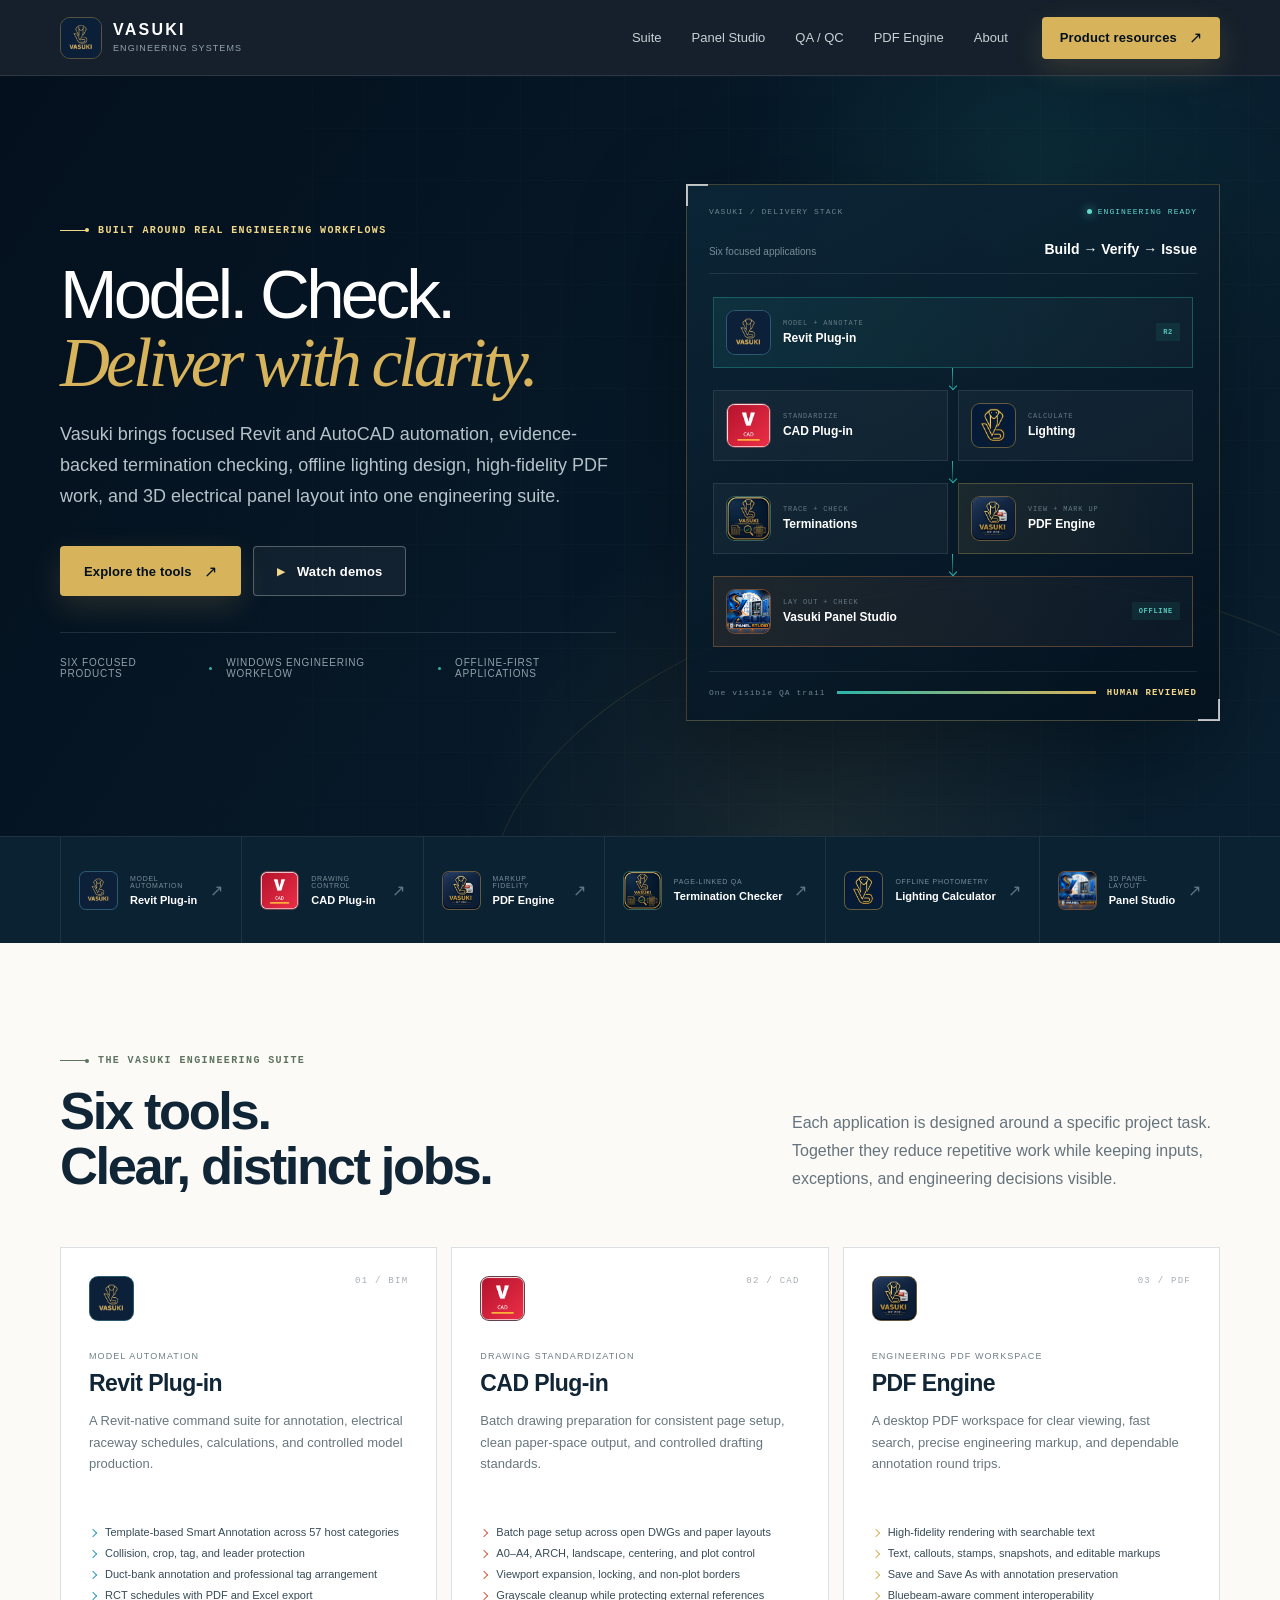
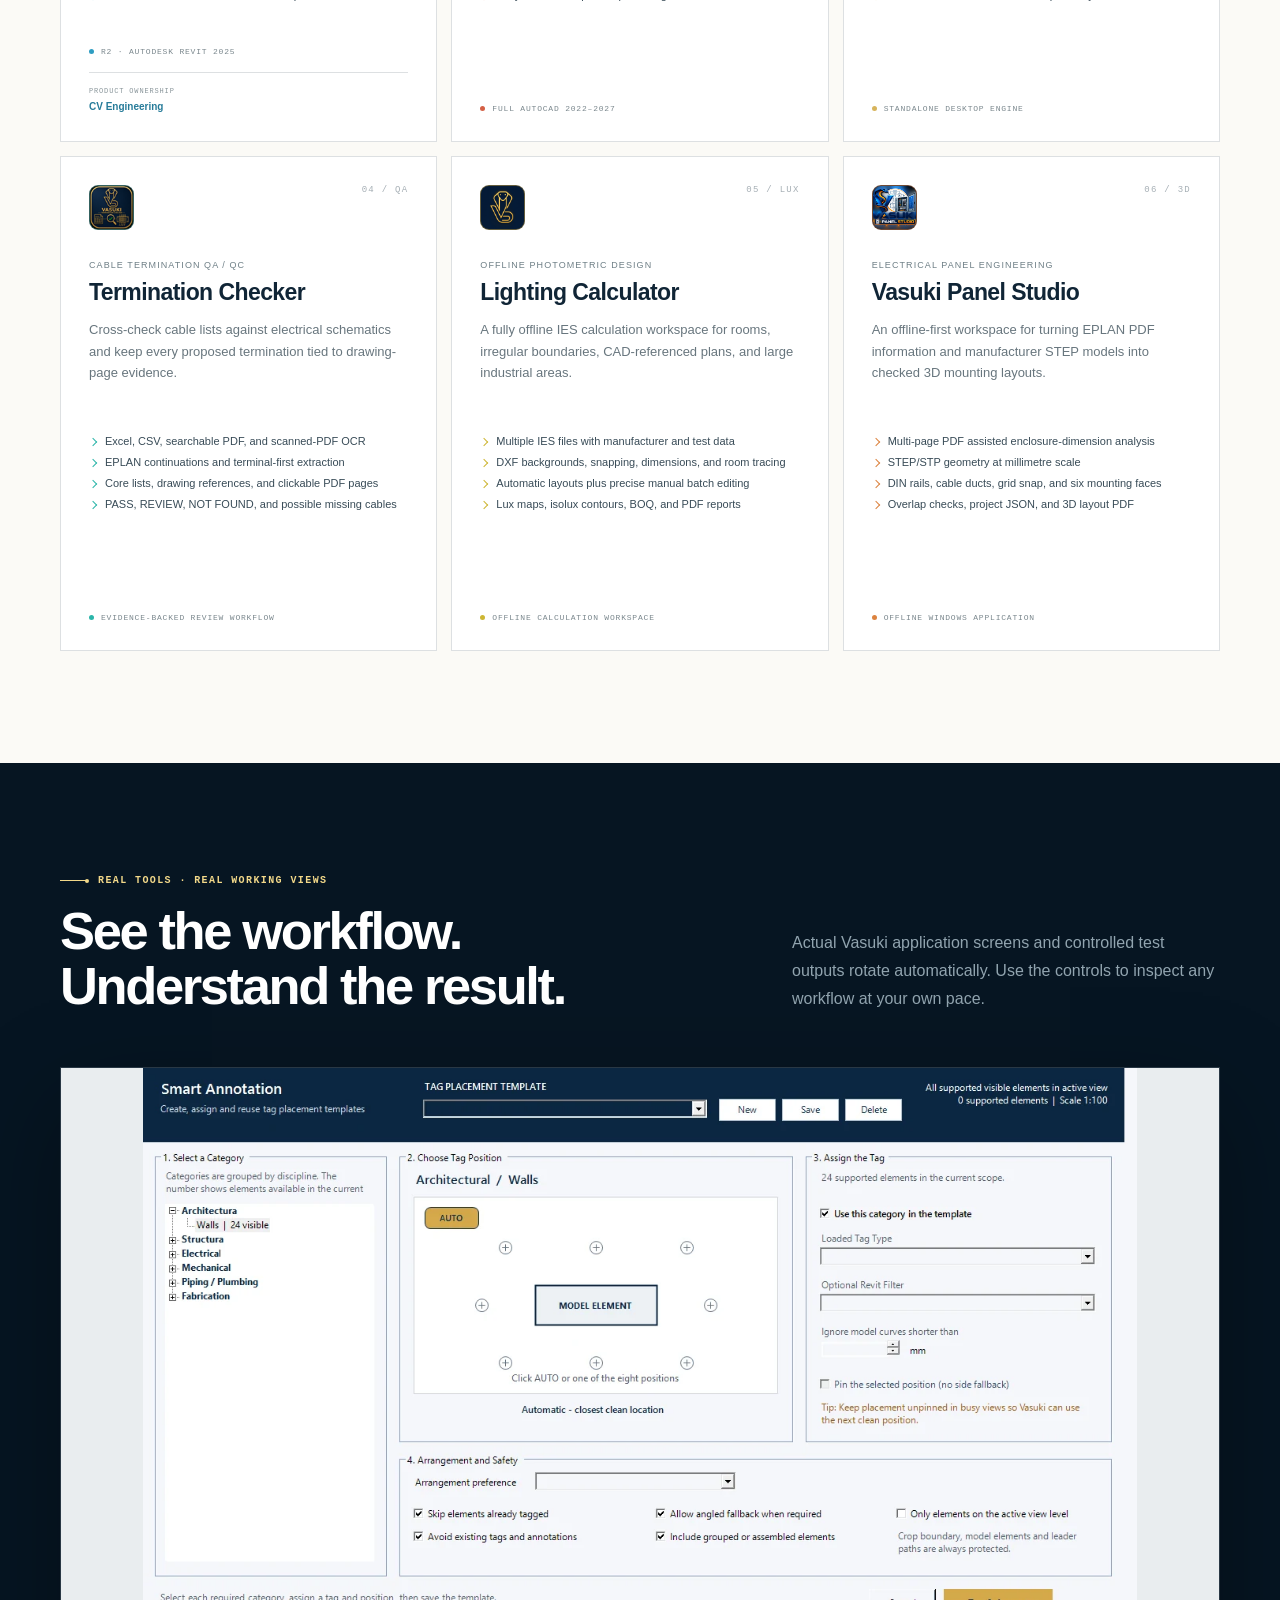
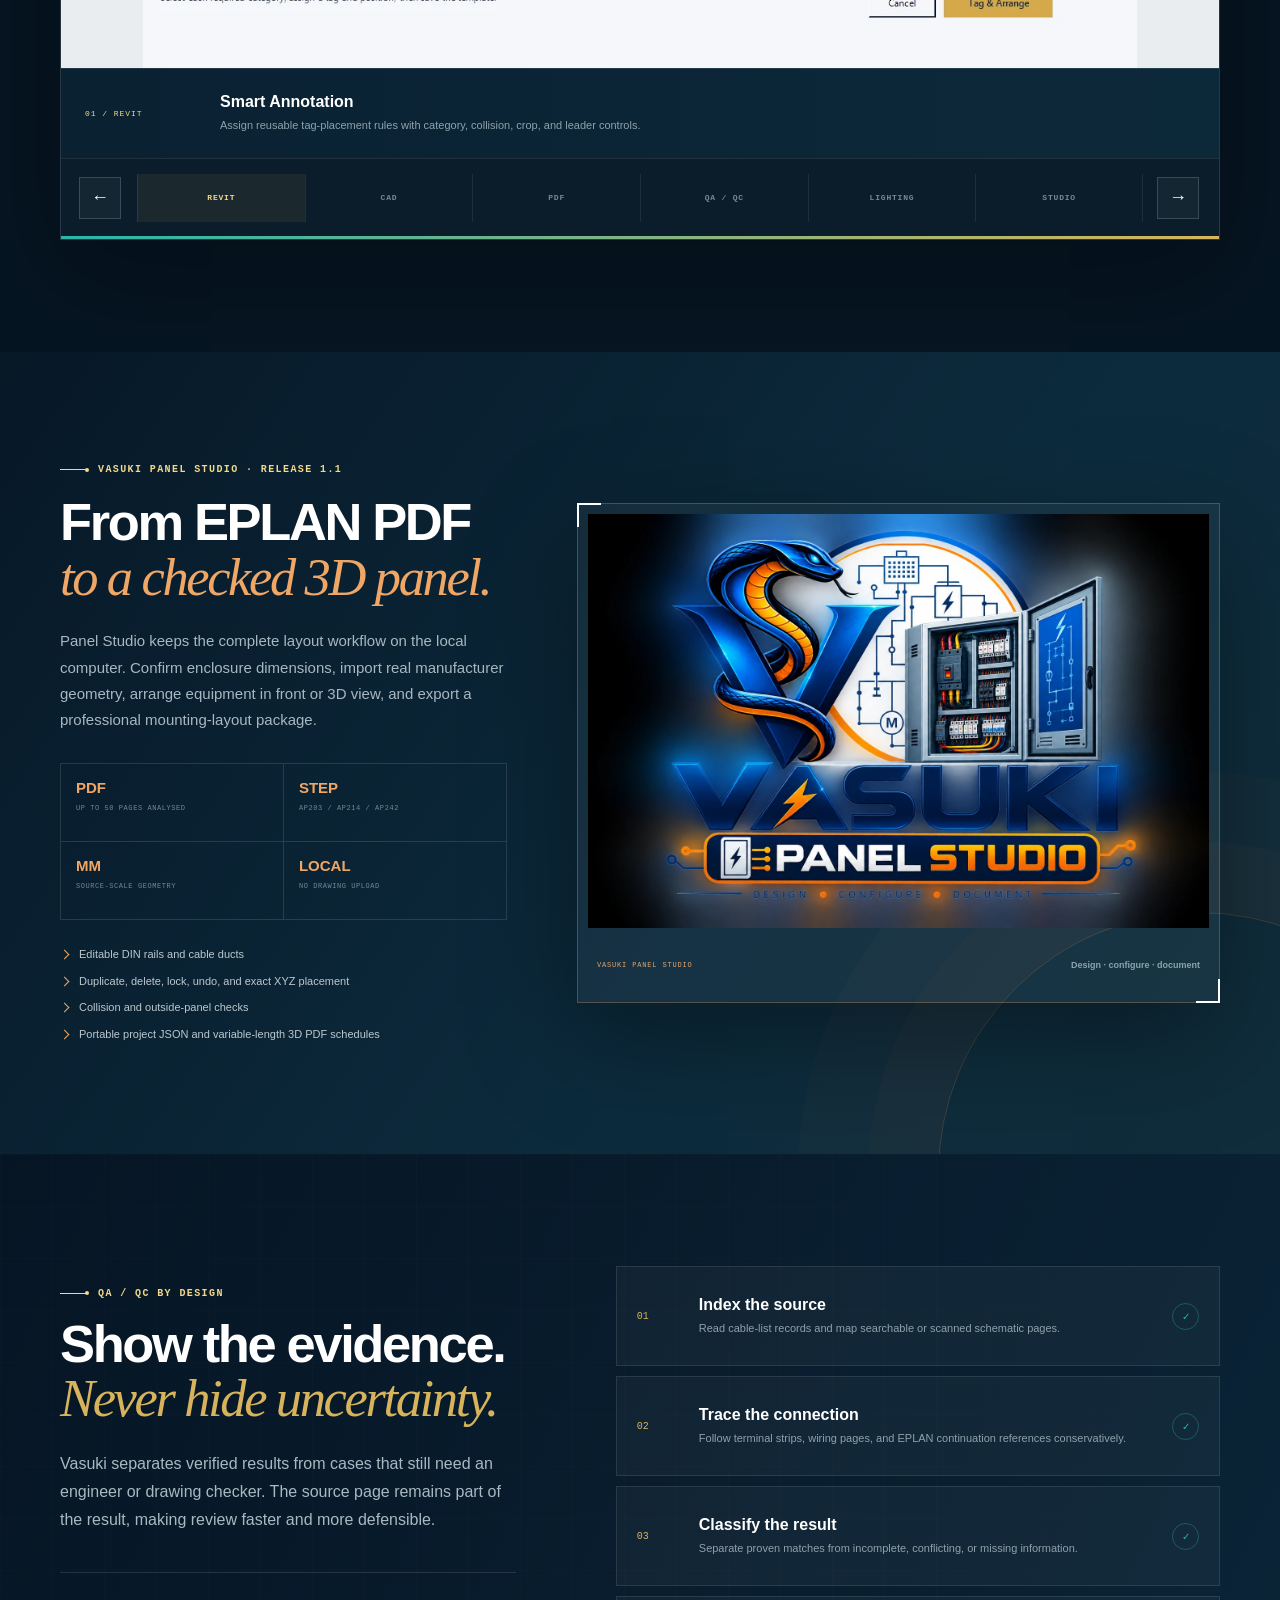
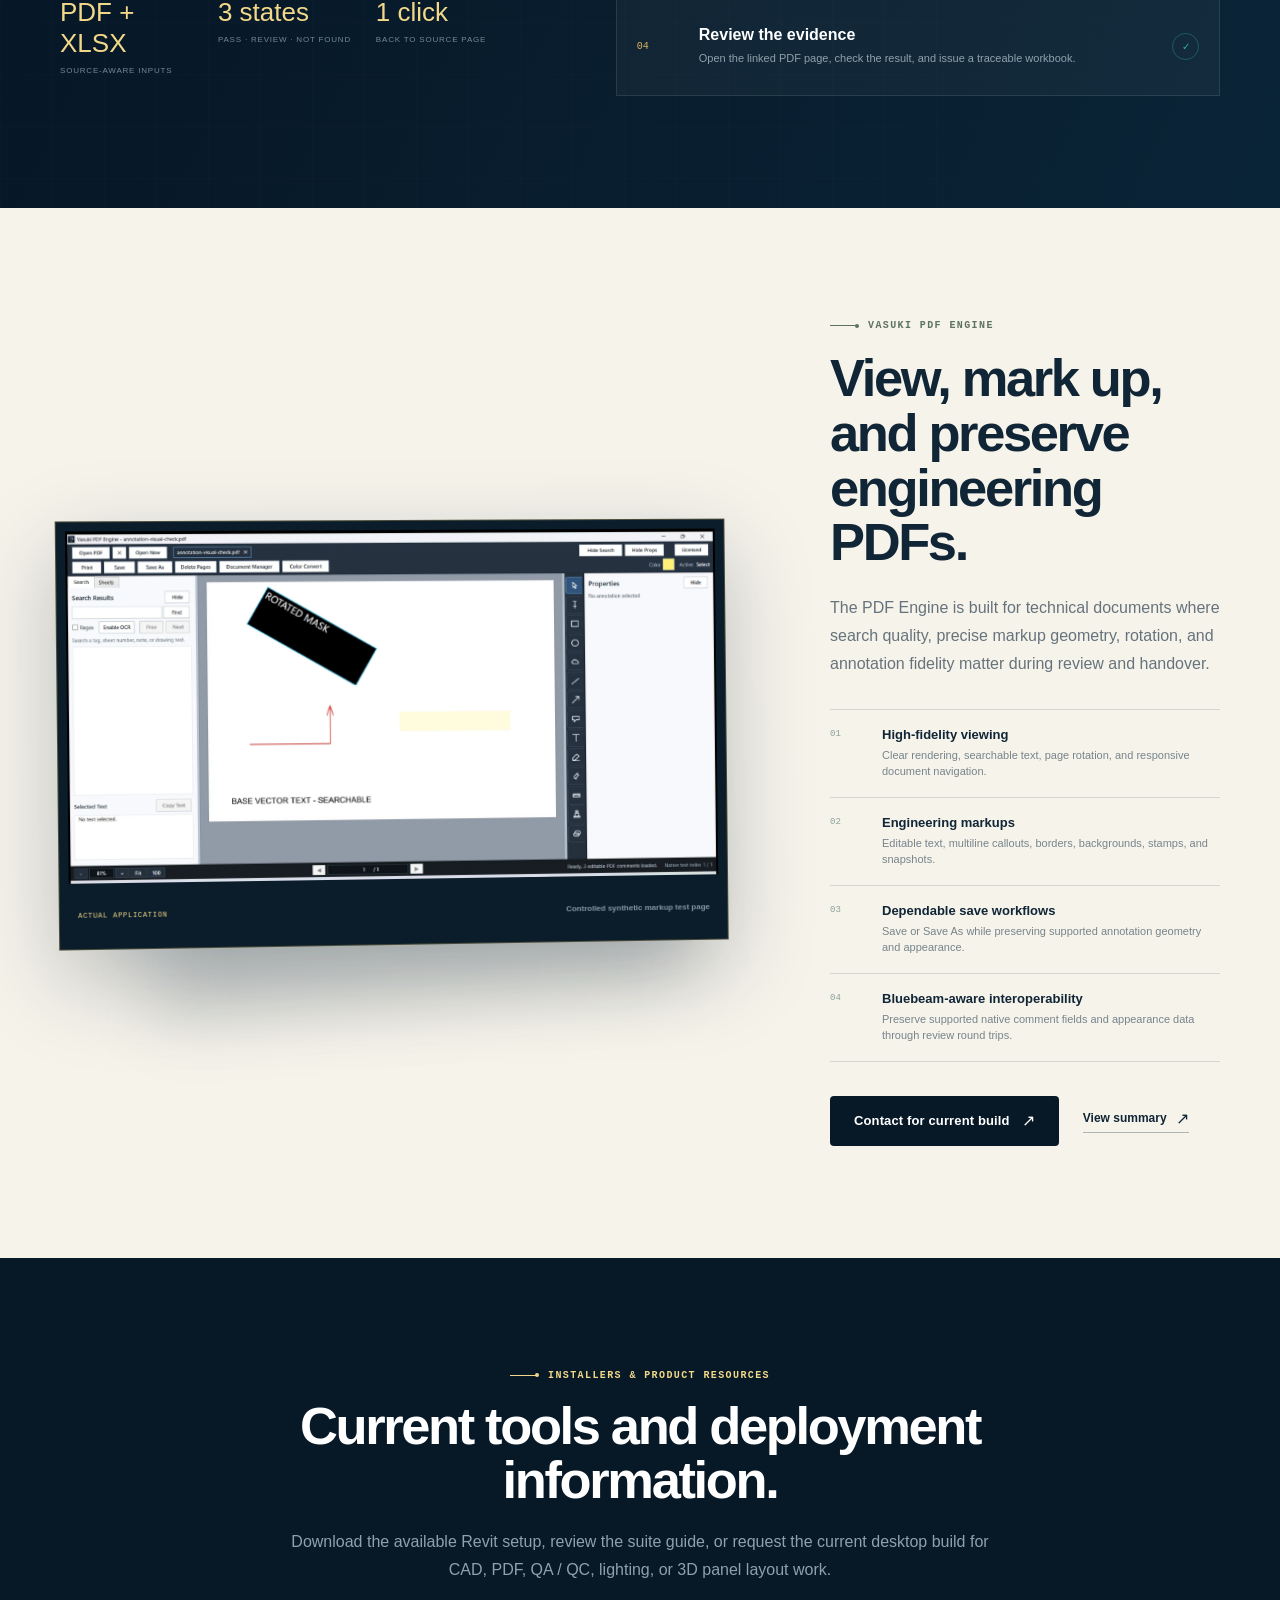
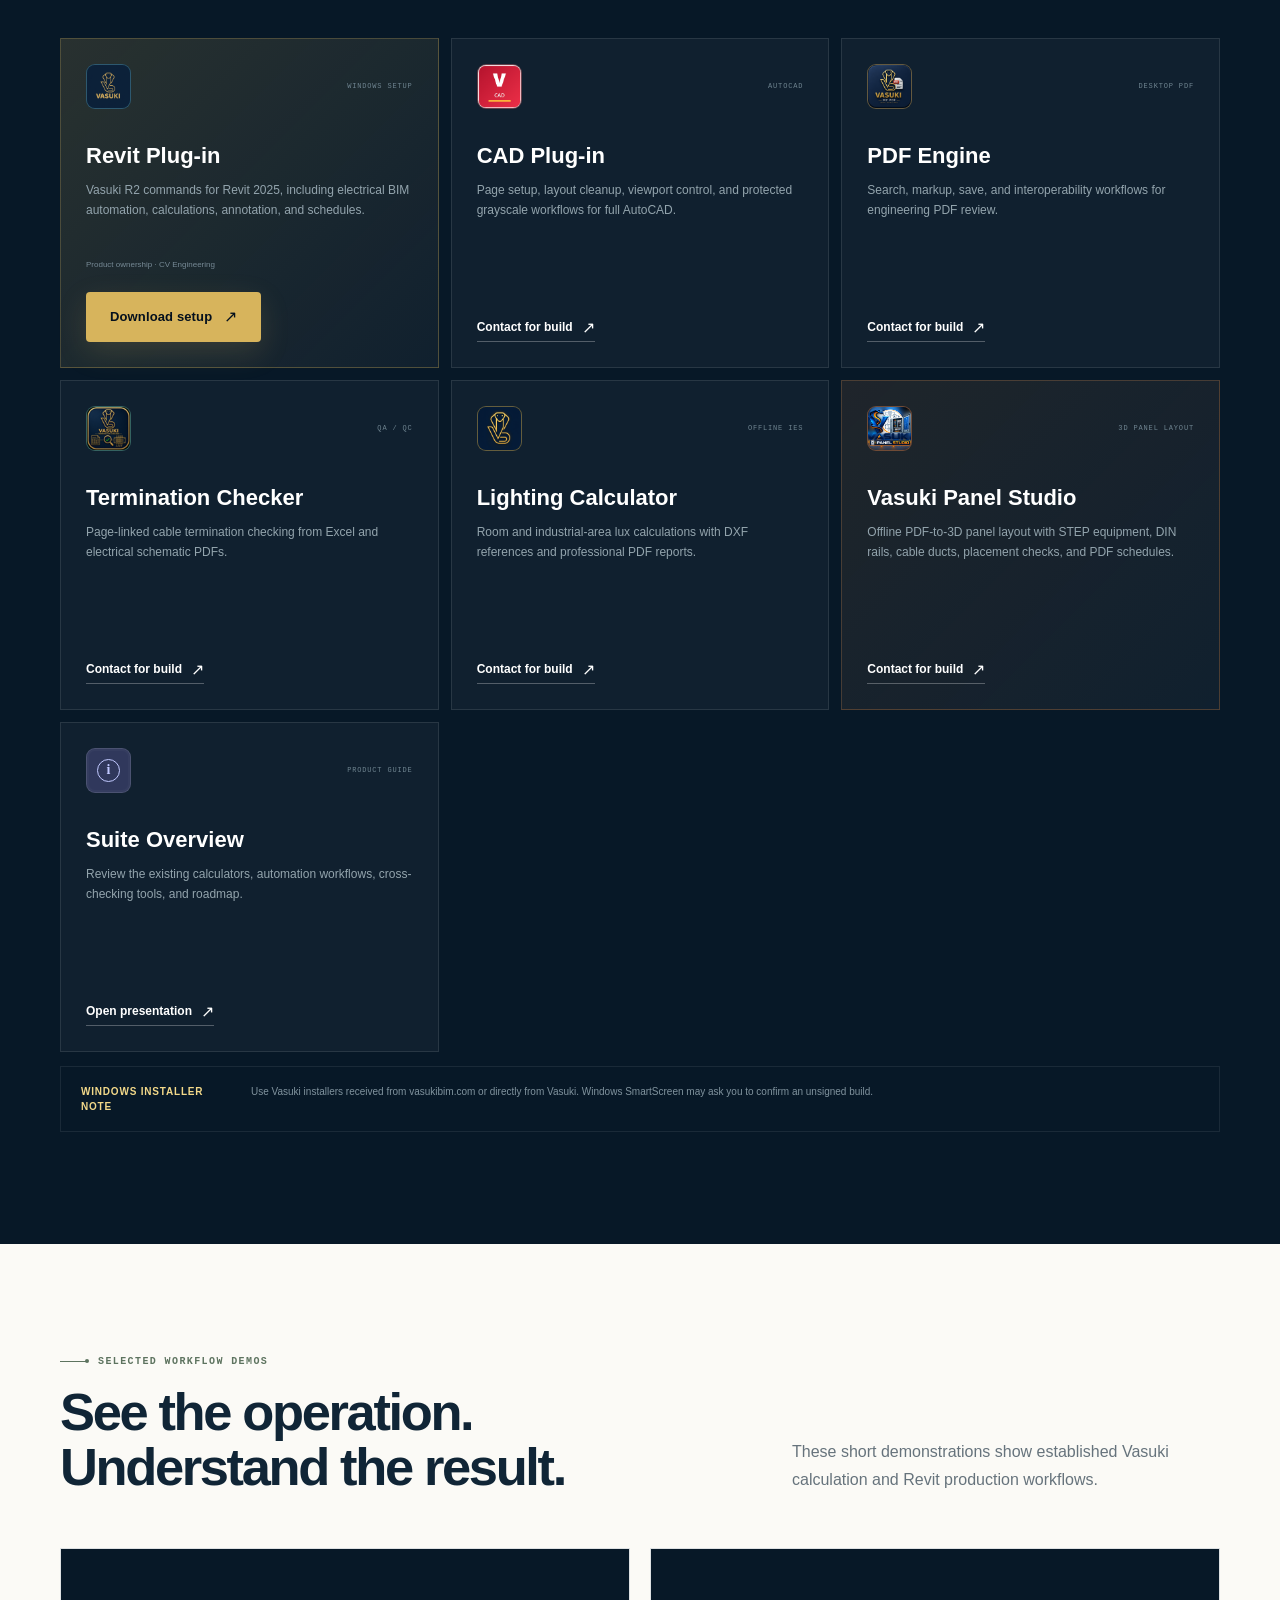
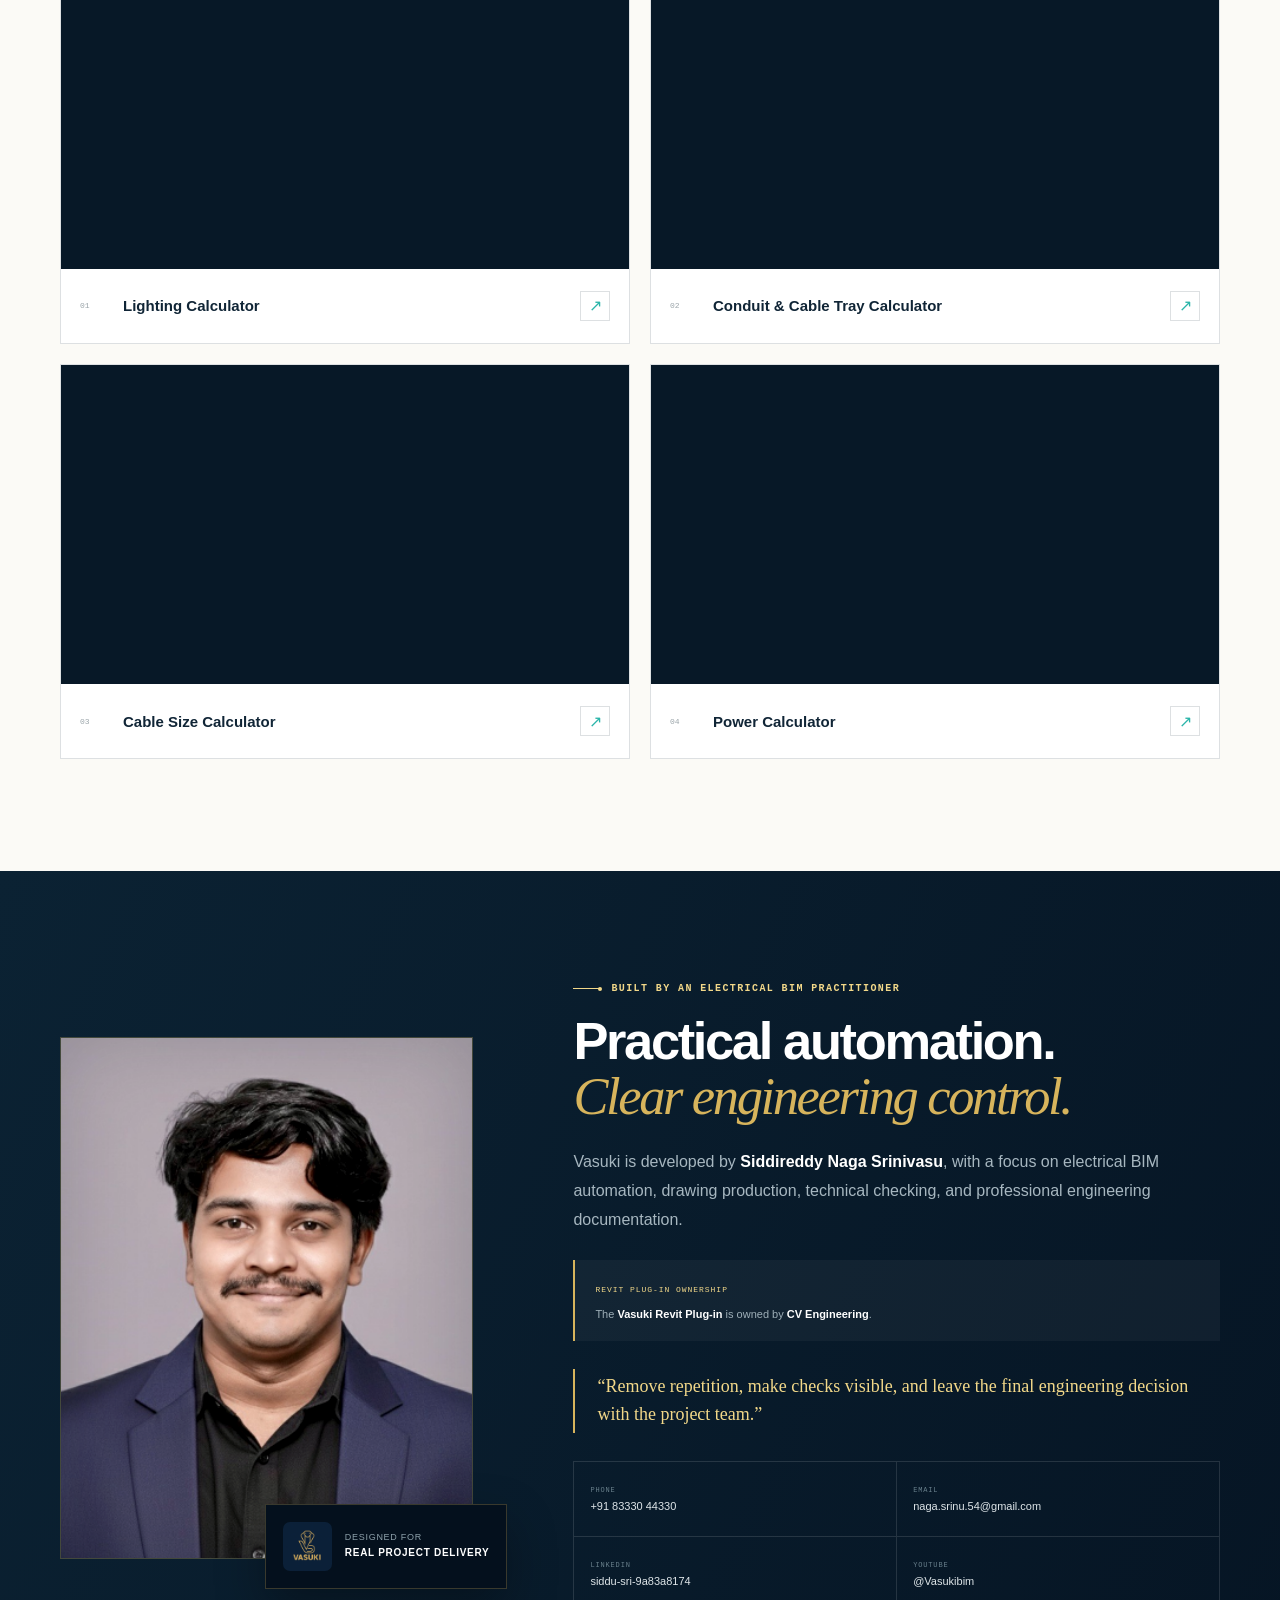
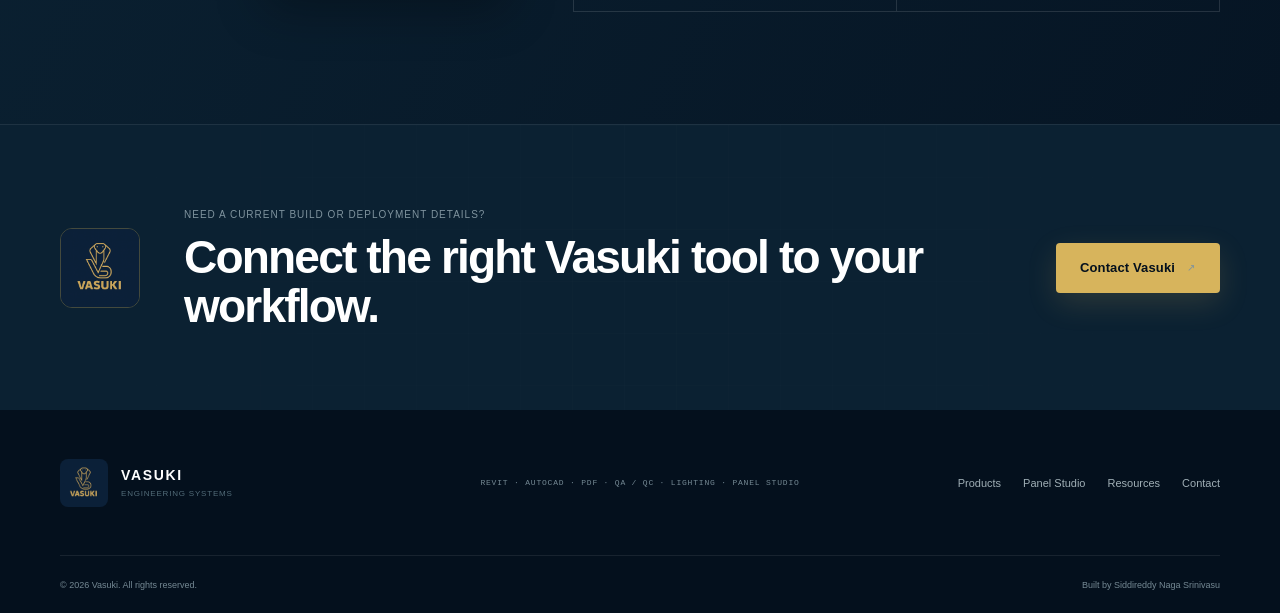
==== commit 40d01908: "Add real product workflow showcase" ====
--- a/index.html
+++ b/index.html
@@ -44,7 +44,7 @@
       <details class="mobile-menu">
         <summary aria-label="Open navigation"><span></span><span></span></summary>
         <nav aria-label="Mobile navigation">
-          <a href="#suite">Product suite</a><a href="#studio">Vasuki Panel Studio</a><a href="#qa">QA / QC workflow</a><a href="#pdf-engine">PDF Engine</a><a href="#resources">Resources</a><a href="#about">About &amp; ownership</a>
+          <a href="#suite">Product suite</a><a href="#studio">Vasuki Panel Studio</a><a href="#qa">QA / QC workflow</a><a href="#pdf-engine">PDF Engine</a><a href="#resources">Resources</a><a href="#about">About</a>
         </nav>
       </details>
     </div>
@@ -85,7 +85,7 @@
             </div>
             <div class="flow-line"><span></span></div>
             <div class="system-node node-wide studio-node">
-              <span class="product-mark visual-icon mark-studio" aria-hidden="true"><img src="assets/studio-icon.jpg" alt=""></span>
+              <span class="product-mark visual-icon mark-studio" aria-hidden="true"><img src="assets/studio-icon.webp" alt=""></span>
               <span><small>LAY OUT + CHECK</small><strong>Vasuki Panel Studio</strong></span><b>OFFLINE</b>
             </div>
           </div>
@@ -101,7 +101,7 @@
         <a href="#product-pdf"><span class="product-mark visual-icon mark-pdf" aria-hidden="true"><img src="assets/pdf-icon.png" alt=""></span><span><small>Markup fidelity</small><strong>PDF Engine</strong></span><span class="arrow">&nearr;</span></a>
         <a href="#product-termination"><span class="product-mark visual-icon mark-termination" aria-hidden="true"><img src="assets/termination-icon.png" alt=""></span><span><small>Page-linked QA</small><strong>Termination Checker</strong></span><span class="arrow">&nearr;</span></a>
         <a href="#product-lighting"><span class="product-mark visual-icon mark-lighting" aria-hidden="true"><img src="assets/lighting-icon.png" alt=""></span><span><small>Offline photometry</small><strong>Lighting Calculator</strong></span><span class="arrow">&nearr;</span></a>
-        <a href="#product-studio"><span class="product-mark visual-icon mark-studio" aria-hidden="true"><img src="assets/studio-icon.jpg" alt=""></span><span><small>3D panel layout</small><strong>Panel Studio</strong></span><span class="arrow">&nearr;</span></a>
+        <a href="#product-studio"><span class="product-mark visual-icon mark-studio" aria-hidden="true"><img src="assets/studio-icon.webp" alt=""></span><span><small>3D panel layout</small><strong>Panel Studio</strong></span><span class="arrow">&nearr;</span></a>
       </div>
     </section>
 
@@ -126,7 +126,6 @@
             <p>Batch drawing preparation for consistent page setup, clean paper-space output, and controlled drafting standards.</p>
             <ul><li>Batch page setup across open DWGs and paper layouts</li><li>A0&ndash;A4, ARCH, landscape, centering, and plot control</li><li>Viewport expansion, locking, and non-plot borders</li><li>Grayscale cleanup while protecting external references</li></ul>
             <div class="product-status"><i></i>Full AutoCAD 2022&ndash;2027</div>
-            <div class="ownership-tag"><span>Product ownership</span><strong>Siddireddy Naga Srinivasu</strong></div>
           </article>
           <article class="product-card product-pdf" id="product-pdf">
             <div class="product-card-head"><span class="product-mark visual-icon mark-pdf" aria-hidden="true"><img src="assets/pdf-icon.png" alt=""></span><span class="product-number">03 / PDF</span></div>
@@ -134,7 +133,6 @@
             <p>A desktop PDF workspace for clear viewing, fast search, precise engineering markup, and dependable annotation round trips.</p>
             <ul><li>High-fidelity rendering with searchable text</li><li>Text, callouts, stamps, snapshots, and editable markups</li><li>Save and Save As with annotation preservation</li><li>Bluebeam-aware comment interoperability</li></ul>
             <div class="product-status"><i></i>Standalone desktop engine</div>
-            <div class="ownership-tag"><span>Product ownership</span><strong>Siddireddy Naga Srinivasu</strong></div>
           </article>
           <article class="product-card product-termination" id="product-termination">
             <div class="product-card-head"><span class="product-mark visual-icon mark-termination" aria-hidden="true"><img src="assets/termination-icon.png" alt=""></span><span class="product-number">04 / QA</span></div>
@@ -142,7 +140,6 @@
             <p>Cross-check cable lists against electrical schematics and keep every proposed termination tied to drawing-page evidence.</p>
             <ul><li>Excel, CSV, searchable PDF, and scanned-PDF OCR</li><li>EPLAN continuations and terminal-first extraction</li><li>Core lists, drawing references, and clickable PDF pages</li><li>PASS, REVIEW, NOT FOUND, and possible missing cables</li></ul>
             <div class="product-status"><i></i>Evidence-backed review workflow</div>
-            <div class="ownership-tag"><span>Product ownership</span><strong>Siddireddy Naga Srinivasu</strong></div>
           </article>
           <article class="product-card product-lighting" id="product-lighting">
             <div class="product-card-head"><span class="product-mark visual-icon mark-lighting" aria-hidden="true"><img src="assets/lighting-icon.png" alt=""></span><span class="product-number">05 / LUX</span></div>
@@ -150,21 +147,41 @@
             <p>A fully offline IES calculation workspace for rooms, irregular boundaries, CAD-referenced plans, and large industrial areas.</p>
             <ul><li>Multiple IES files with manufacturer and test data</li><li>DXF backgrounds, snapping, dimensions, and room tracing</li><li>Automatic layouts plus precise manual batch editing</li><li>Lux maps, isolux contours, BOQ, and PDF reports</li></ul>
             <div class="product-status"><i></i>Offline calculation workspace</div>
-            <div class="ownership-tag"><span>Product ownership</span><strong>Siddireddy Naga Srinivasu</strong></div>
           </article>
           <article class="product-card product-studio" id="product-studio">
-            <div class="product-card-head"><span class="product-mark visual-icon mark-studio" aria-hidden="true"><img src="assets/studio-icon.jpg" alt=""></span><span class="product-number">06 / 3D</span></div>
+            <div class="product-card-head"><span class="product-mark visual-icon mark-studio" aria-hidden="true"><img src="assets/studio-icon.webp" alt=""></span><span class="product-number">06 / 3D</span></div>
             <small>Electrical panel engineering</small><h3>Vasuki Panel Studio</h3>
             <p>An offline-first workspace for turning EPLAN PDF information and manufacturer STEP models into checked 3D mounting layouts.</p>
             <ul><li>Multi-page PDF assisted enclosure-dimension analysis</li><li>STEP/STP geometry at millimetre scale</li><li>DIN rails, cable ducts, grid snap, and six mounting faces</li><li>Overlap checks, project JSON, and 3D layout PDF</li></ul>
             <div class="product-status"><i></i>Offline Windows application</div>
-            <div class="ownership-tag"><span>Product ownership</span><strong>Siddireddy Naga Srinivasu</strong></div>
-          </article>
-        </div>
-        <div class="ownership-ledger" aria-label="Vasuki product ownership">
-          <div class="ownership-ledger-title"><span>Product ownership</span><strong>Clear responsibility across the suite</strong></div>
-          <div><small>VASUKI REVIT PLUG-IN</small><strong>CV Engineering</strong></div>
-          <div><small>CAD &middot; PDF &middot; TERMINATION &middot; LIGHTING &middot; PANEL STUDIO</small><strong>Siddireddy Naga Srinivasu</strong></div>
+          </article>
+        </div>
+      </div>
+    </section>
+
+    <section class="section showcase-section" id="showcase" aria-labelledby="showcase-title">
+      <div class="shell">
+        <div class="section-heading split-heading showcase-heading">
+          <div><div class="eyebrow dark"><span></span> Real tools &middot; real working views</div><h2 id="showcase-title">See the workflow.<br>Understand the result.</h2></div>
+          <p>Actual Vasuki application screens and controlled test outputs rotate automatically. Use the controls to inspect any workflow at your own pace.</p>
+        </div>
+        <div class="showcase" data-showcase aria-roledescription="carousel" aria-label="Vasuki working screen showcase">
+          <div class="showcase-stage">
+            <article class="showcase-slide is-active" data-slide aria-hidden="false"><img src="assets/showcase-revit.webp" alt="Vasuki Revit Smart Annotation template workspace" width="1800" height="1032"><div class="showcase-caption"><span>01 / REVIT</span><div><strong>Smart Annotation</strong><p>Assign reusable tag-placement rules with category, collision, crop, and leader controls.</p></div></div></article>
+            <article class="showcase-slide" data-slide aria-hidden="true"><img src="assets/showcase-cad.webp" alt="Vasuki CAD page setup workspace" width="1400" height="800" loading="lazy"><div class="showcase-caption"><span>02 / AUTOCAD</span><div><strong>Controlled Page Setup</strong><p>Apply sheet size, orientation, plot device, plot style, and layout rules consistently.</p></div></div></article>
+            <article class="showcase-slide" data-slide aria-hidden="true"><img src="assets/showcase-pdf.webp" alt="Vasuki PDF Engine with a neutral synthetic markup test document" width="1800" height="964" loading="lazy"><div class="showcase-caption"><span>03 / PDF ENGINE</span><div><strong>Searchable, Editable Review</strong><p>The real PDF workspace shown with a neutral test page—search, OCR, markup, properties, and save controls remain visible.</p></div></div></article>
+            <article class="showcase-slide" data-slide aria-hidden="true"><img src="assets/showcase-termination.webp" alt="Vasuki offline schematic reviewer evidence workspace" width="1780" height="960" loading="lazy"><div class="showcase-caption"><span>04 / QA &amp; QC</span><div><strong>Evidence-linked Terminations</strong><p>Separate matches, mismatches, missing items, and review cases while retaining PDF/page evidence.</p></div></div></article>
+            <article class="showcase-slide" data-slide aria-hidden="true"><img src="assets/showcase-lighting.webp" alt="Vasuki Lighting Calculator colour lux map output" width="1287" height="910" loading="lazy"><div class="showcase-caption"><span>05 / LIGHTING</span><div><strong>Calculated Lux Map</strong><p>Review real luminaire arrangement, target-compliance colour scale, CAD reference, and report output.</p></div></div></article>
+            <article class="showcase-slide" data-slide aria-hidden="true"><img src="assets/showcase-studio.webp" alt="Vasuki Panel Studio real 3D electrical panel workspace" width="1280" height="720" loading="lazy"><div class="showcase-caption"><span>06 / PANEL STUDIO</span><div><strong>Checked 3D Mounting Layout</strong><p>Arrange STEP equipment, rails, and cable ducts with grid snap, properties, and local placement checks.</p></div></div></article>
+          </div>
+          <div class="showcase-controls">
+            <button type="button" class="showcase-arrow" data-prev aria-label="Previous working screen">&larr;</button>
+            <div class="showcase-tabs" role="tablist" aria-label="Choose a Vasuki working screen">
+              <button type="button" class="is-active" data-dot role="tab" aria-selected="true"><span>REVIT</span></button><button type="button" data-dot role="tab" aria-selected="false"><span>CAD</span></button><button type="button" data-dot role="tab" aria-selected="false"><span>PDF</span></button><button type="button" data-dot role="tab" aria-selected="false"><span>QA / QC</span></button><button type="button" data-dot role="tab" aria-selected="false"><span>LIGHTING</span></button><button type="button" data-dot role="tab" aria-selected="false"><span>STUDIO</span></button>
+            </div>
+            <button type="button" class="showcase-arrow" data-next aria-label="Next working screen">&rarr;</button>
+          </div>
+          <div class="showcase-progress" aria-hidden="true"><i></i></div>
         </div>
       </div>
     </section>
@@ -182,11 +199,10 @@
             <div><strong>LOCAL</strong><span>No drawing upload</span></div>
           </div>
           <ul class="studio-list"><li>Editable DIN rails and cable ducts</li><li>Duplicate, delete, lock, undo, and exact XYZ placement</li><li>Collision and outside-panel checks</li><li>Portable project JSON and variable-length 3D PDF schedules</li></ul>
-          <div class="studio-owner"><span>Product ownership</span><strong>Siddireddy Naga Srinivasu</strong></div>
         </div>
         <figure class="studio-visual">
-          <img src="assets/vasuki-studio-preview.png" alt="Vasuki Panel Studio showing a real 3D electrical panel mounting layout" width="1280" height="720">
-          <figcaption><span>ACTUAL APPLICATION VIEW</span><strong>3D mounting layout &middot; grid snap &middot; placement checks</strong></figcaption>
+          <img class="studio-brand-art" src="assets/panel-studio-logo.webp" alt="Vasuki Panel Studio logo with electrical control panel artwork" width="1536" height="1024">
+          <figcaption><span>VASUKI PANEL STUDIO</span><strong>Design &middot; configure &middot; document</strong></figcaption>
         </figure>
       </div>
     </section>
@@ -210,21 +226,8 @@
 
     <section class="section pdf-section" id="pdf-engine">
       <div class="shell pdf-layout">
-        <div class="pdf-workspace" aria-label="Illustration of the Vasuki PDF Engine workspace">
-          <div class="pdf-window">
-            <div class="pdf-toolbar"><span class="pdf-brand-dot"></span><strong>VASUKI PDF</strong><div><span>OPEN</span><span>SEARCH</span><span>MARKUP</span><span>SAVE AS</span></div></div>
-            <div class="pdf-stage">
-              <aside><span>COMMENTS</span><i class="active"></i><i></i><i></i><i></i></aside>
-              <div class="pdf-sheet">
-                <div class="sheet-title"><b>ENGINEERING REVIEW</b><span>EL-104 / REV 02</span></div>
-                <div class="sheet-grid"><i></i><i></i><i></i><i></i><i></i><i></i></div>
-                <div class="markup-callout"><b>VERIFY CABLE ROUTE</b><span>Cloud + callout remain editable</span></div>
-                <div class="markup-cloud"></div>
-                <div class="markup-stamp">REVIEWED</div>
-                <div class="sheet-footer"><span>SEARCHABLE TEXT</span><span>PAGE 12 / 48</span></div>
-              </div>
-            </div>
-          </div>
+        <div class="pdf-workspace" aria-label="Real Vasuki PDF Engine workspace using a neutral test document">
+          <figure class="pdf-real-view"><img src="assets/showcase-pdf.webp" alt="Vasuki PDF Engine showing neutral searchable vector text and editable markup tests" width="1800" height="964" loading="lazy"><figcaption><span>ACTUAL APPLICATION</span><strong>Controlled synthetic markup test page</strong></figcaption></figure>
         </div>
         <div class="pdf-copy">
           <div class="eyebrow dark"><span></span> Vasuki PDF Engine</div><h2>View, mark up, and preserve engineering PDFs.</h2>
@@ -249,7 +252,7 @@
           <article class="download-card"><div class="download-top"><span class="product-mark visual-icon mark-pdf" aria-hidden="true"><img src="assets/pdf-icon.png" alt=""></span><span>DESKTOP PDF</span></div><h3>PDF Engine</h3><p>Search, markup, save, and interoperability workflows for engineering PDF review.</p><a class="text-link" href="mailto:naga.srinu.54@gmail.com?subject=Vasuki%20PDF%20Engine">Contact for build <span class="arrow">&nearr;</span></a></article>
           <article class="download-card"><div class="download-top"><span class="product-mark visual-icon mark-termination" aria-hidden="true"><img src="assets/termination-icon.png" alt=""></span><span>QA / QC</span></div><h3>Termination Checker</h3><p>Page-linked cable termination checking from Excel and electrical schematic PDFs.</p><a class="text-link" href="mailto:naga.srinu.54@gmail.com?subject=Vasuki%20Termination%20Checker">Contact for build <span class="arrow">&nearr;</span></a></article>
           <article class="download-card"><div class="download-top"><span class="product-mark visual-icon mark-lighting" aria-hidden="true"><img src="assets/lighting-icon.png" alt=""></span><span>OFFLINE IES</span></div><h3>Lighting Calculator</h3><p>Room and industrial-area lux calculations with DXF references and professional PDF reports.</p><a class="text-link" href="mailto:naga.srinu.54@gmail.com?subject=Vasuki%20Lighting%20Calculator">Contact for build <span class="arrow">&nearr;</span></a></article>
-          <article class="download-card studio-download"><div class="download-top"><span class="product-mark visual-icon mark-studio" aria-hidden="true"><img src="assets/studio-icon.jpg" alt=""></span><span>3D PANEL LAYOUT</span></div><h3>Vasuki Panel Studio</h3><p>Offline PDF-to-3D panel layout with STEP equipment, DIN rails, cable ducts, placement checks, and PDF schedules.</p><a class="text-link" href="mailto:naga.srinu.54@gmail.com?subject=Vasuki%20Panel%20Studio">Contact for build <span class="arrow">&nearr;</span></a></article>
+          <article class="download-card studio-download"><div class="download-top"><span class="product-mark visual-icon mark-studio" aria-hidden="true"><img src="assets/studio-icon.webp" alt=""></span><span>3D PANEL LAYOUT</span></div><h3>Vasuki Panel Studio</h3><p>Offline PDF-to-3D panel layout with STEP equipment, DIN rails, cable ducts, placement checks, and PDF schedules.</p><a class="text-link" href="mailto:naga.srinu.54@gmail.com?subject=Vasuki%20Panel%20Studio">Contact for build <span class="arrow">&nearr;</span></a></article>
           <article class="download-card"><div class="download-top"><span class="product-mark mark-overview" aria-hidden="true"></span><span>PRODUCT GUIDE</span></div><h3>Suite Overview</h3><p>Review the existing calculators, automation workflows, cross-checking tools, and roadmap.</p><a class="text-link" href="Vasuki_ppt.pdf" target="_blank" rel="noreferrer">Open presentation <span class="arrow">&nearr;</span></a></article>
         </div>
         <div class="safety-note"><strong>Windows installer note</strong><span>Use Vasuki installers received from vasukibim.com or directly from Vasuki. Windows SmartScreen may ask you to confirm an unsigned build.</span></div>
@@ -274,7 +277,7 @@
         <div class="about-copy">
           <div class="eyebrow"><span></span> Built by an electrical BIM practitioner</div><h2>Practical automation.<br><em>Clear engineering control.</em></h2>
           <p class="about-lead">Vasuki is developed by <strong>Siddireddy Naga Srinivasu</strong>, with a focus on electrical BIM automation, drawing production, technical checking, and professional engineering documentation.</p>
-          <div class="about-ownership"><span>Product ownership</span><p><strong>CV Engineering</strong> owns the Vasuki Revit Plug-in. <strong>Siddireddy Naga Srinivasu</strong> owns the Vasuki CAD Plug-in, PDF Engine, Termination Checker, Lighting Calculator, and Vasuki Panel Studio.</p></div>
+          <div class="about-ownership"><span>Revit plug-in ownership</span><p>The <strong>Vasuki Revit Plug-in</strong> is owned by <strong>CV Engineering</strong>.</p></div>
           <blockquote>&ldquo;Remove repetition, make checks visible, and leave the final engineering decision with the project team.&rdquo;</blockquote>
           <div class="contact-grid"><a href="tel:+918330443430"><small>PHONE</small><strong>+91 83330 44330</strong></a><a href="mailto:naga.srinu.54@gmail.com"><small>EMAIL</small><strong>naga.srinu.54@gmail.com</strong></a><a href="https://www.linkedin.com/in/siddu-sri-9a83a8174" target="_blank" rel="noreferrer"><small>LINKEDIN</small><strong>siddu-sri-9a83a8174</strong></a><a href="https://www.youtube.com/@Vasukibim" target="_blank" rel="noreferrer"><small>YOUTUBE</small><strong>@Vasukibim</strong></a></div>
         </div>
@@ -294,6 +297,46 @@
         link.closest('details').removeAttribute('open');
       });
     });
+    document.querySelectorAll('[data-showcase]').forEach(function (showcase) {
+      var slides = Array.prototype.slice.call(showcase.querySelectorAll('[data-slide]'));
+      var dots = Array.prototype.slice.call(showcase.querySelectorAll('[data-dot]'));
+      var current = 0;
+      var timer;
+      var reduceMotion = window.matchMedia('(prefers-reduced-motion: reduce)').matches;
+
+      function show(index, restart) {
+        current = (index + slides.length) % slides.length;
+        slides.forEach(function (slide, i) {
+          var active = i === current;
+          slide.classList.toggle('is-active', active);
+          slide.setAttribute('aria-hidden', String(!active));
+        });
+        dots.forEach(function (dot, i) {
+          var active = i === current;
+          dot.classList.toggle('is-active', active);
+          dot.setAttribute('aria-selected', String(active));
+        });
+        if (restart && !reduceMotion) start();
+      }
+
+      function start() {
+        window.clearInterval(timer);
+        showcase.classList.remove('is-playing');
+        void showcase.offsetWidth;
+        showcase.classList.add('is-playing');
+        timer = window.setInterval(function () { show(current + 1, true); }, 6500);
+      }
+
+      dots.forEach(function (dot, i) { dot.addEventListener('click', function () { show(i, true); }); });
+      showcase.querySelector('[data-prev]').addEventListener('click', function () { show(current - 1, true); });
+      showcase.querySelector('[data-next]').addEventListener('click', function () { show(current + 1, true); });
+      showcase.addEventListener('mouseenter', function () { window.clearInterval(timer); showcase.classList.remove('is-playing'); });
+      showcase.addEventListener('mouseleave', function () { if (!reduceMotion) start(); });
+      showcase.addEventListener('focusin', function () { window.clearInterval(timer); showcase.classList.remove('is-playing'); });
+      showcase.addEventListener('focusout', function (event) { if (!showcase.contains(event.relatedTarget) && !reduceMotion) start(); });
+      show(0, false);
+      if (!reduceMotion) start();
+    });
   </script>
 </body>
 </html>
--- a/styles.css
+++ b/styles.css
@@ -196,7 +196,7 @@
 
 .suite-section { background: var(--paper); }
 .product-grid { display: grid; grid-template-columns: repeat(6, 1fr); gap: 14px; }
-.product-card { min-height: 535px; grid-column: span 2; padding: 28px; display: flex; flex-direction: column; border: 1px solid var(--line); background: white; position: relative; overflow: hidden; transition: transform .25s ease, box-shadow .25s ease; }
+.product-card { min-height: 495px; grid-column: span 2; padding: 28px; display: flex; flex-direction: column; border: 1px solid var(--line); background: white; position: relative; overflow: hidden; transition: transform .25s ease, box-shadow .25s ease; }
 .product-card:hover { transform: translateY(-5px); box-shadow: 0 28px 70px rgba(16,37,54,.1); }
 .product-card::after { content: ""; height: 3px; position: absolute; inset: auto 0 0; background: var(--card-accent, var(--teal)); transform: scaleX(0); transform-origin: left; transition: transform .3s ease; }
 .product-card:hover::after { transform: scaleX(1); }
@@ -220,12 +220,31 @@
 .ownership-tag span { color: #8a969b; font-family: Consolas, "Courier New", monospace; font-size: 7px; letter-spacing: .12em; text-transform: uppercase; }
 .ownership-tag strong { color: #4d5e67; font-size: 10px; line-height: 1.35; }
 .ownership-cv strong { color: #267b99; }
-.ownership-ledger { margin-top: 18px; display: grid; grid-template-columns: 1.15fr .8fr 1.55fr; border: 1px solid var(--line); background: #f3f1e9; }
-.ownership-ledger > div { min-height: 94px; padding: 20px 22px; display: flex; flex-direction: column; justify-content: center; gap: 7px; border-left: 1px solid var(--line); }
-.ownership-ledger > div:first-child { border-left: 0; }
-.ownership-ledger span, .ownership-ledger small { color: #79878d; font-family: Consolas, "Courier New", monospace; font-size: 7px; letter-spacing: .11em; text-transform: uppercase; }
-.ownership-ledger strong { color: #263e4c; font-size: 12px; line-height: 1.35; }
-.ownership-ledger-title strong { font-size: 15px; }
+
+.showcase-section { color: white; background: #061522; overflow: hidden; }
+.showcase-heading .eyebrow { color: var(--gold-light); }
+.showcase-heading h2 { color: white; }
+.showcase-heading > p { color: #91a4af; }
+.showcase { position: relative; border: 1px solid rgba(255,255,255,.12); background: #0b1d2b; box-shadow: 0 34px 100px rgba(0,0,0,.3); }
+.showcase-stage { min-height: 690px; position: relative; overflow: hidden; background: #101d26; }
+.showcase-slide { visibility: hidden; position: absolute; inset: 0; display: grid; grid-template-rows: 1fr auto; opacity: 0; transform: translateX(24px); transition: opacity .55s ease, transform .55s ease, visibility .55s; }
+.showcase-slide.is-active { visibility: visible; opacity: 1; transform: translateX(0); z-index: 2; }
+.showcase-slide > img { width: 100%; height: 600px; object-fit: contain; background: #e9edef; }
+.showcase-caption { min-height: 90px; padding: 20px 24px; display: grid; grid-template-columns: 110px 1fr; gap: 25px; align-items: center; background: linear-gradient(90deg, #0a2132, #0c293a); border-top: 1px solid rgba(255,255,255,.1); }
+.showcase-caption > span { color: var(--gold-light); font-family: Consolas, "Courier New", monospace; font-size: 8px; letter-spacing: .12em; }
+.showcase-caption strong { display: block; font-size: 16px; }
+.showcase-caption p { margin: 6px 0 0; color: #8fa2ac; font-size: 11px; line-height: 1.55; }
+.showcase-controls { min-height: 78px; padding: 0 18px; display: grid; grid-template-columns: 44px 1fr 44px; align-items: center; gap: 14px; border-top: 1px solid rgba(255,255,255,.09); }
+.showcase-arrow { width: 42px; height: 42px; cursor: pointer; color: white; background: rgba(255,255,255,.04); border: 1px solid rgba(255,255,255,.16); font-size: 18px; transition: border-color .2s ease, color .2s ease; }
+.showcase-arrow:hover { color: var(--gold-light); border-color: rgba(215,180,92,.55); }
+.showcase-tabs { display: grid; grid-template-columns: repeat(6, 1fr); }
+.showcase-tabs button { min-height: 48px; cursor: pointer; color: #748a96; background: transparent; border: 0; border-left: 1px solid rgba(255,255,255,.08); font: 700 8px/1 Consolas, "Courier New", monospace; letter-spacing: .1em; }
+.showcase-tabs button:last-child { border-right: 1px solid rgba(255,255,255,.08); }
+.showcase-tabs button.is-active { color: var(--gold-light); background: rgba(215,180,92,.08); }
+.showcase-progress { height: 3px; background: rgba(255,255,255,.07); overflow: hidden; }
+.showcase-progress i { width: 0; height: 100%; display: block; background: linear-gradient(90deg, var(--teal), var(--gold)); }
+.showcase.is-playing .showcase-progress i { animation: showcase-progress 6.5s linear forwards; }
+@keyframes showcase-progress { from { width: 0; } to { width: 100%; } }
 
 .studio-section { color: white; background: linear-gradient(125deg, #071827, #0c2b3d 62%, #102d3b); position: relative; overflow: hidden; }
 .studio-section::before { content: ""; width: 520px; height: 520px; position: absolute; right: -180px; bottom: -280px; border: 1px solid rgba(229,142,72,.22); border-radius: 50%; box-shadow: 0 0 0 70px rgba(229,142,72,.025), 0 0 0 140px rgba(229,142,72,.018); }
@@ -240,14 +259,12 @@
 .studio-list { list-style: none; padding: 0; margin: 26px 0 0; display: grid; gap: 10px; }
 .studio-list li { padding-left: 19px; color: #bcc8ce; font-size: 11px; line-height: 1.5; position: relative; }
 .studio-list li::before { content: ""; width: 6px; height: 6px; position: absolute; left: 1px; top: 5px; border-right: 1px solid #f0a766; border-bottom: 1px solid #f0a766; transform: rotate(-45deg); }
-.studio-owner { margin-top: 27px; padding-top: 17px; display: flex; justify-content: space-between; align-items: center; gap: 20px; border-top: 1px solid rgba(255,255,255,.12); }
-.studio-owner span { color: #718995; font-family: Consolas, "Courier New", monospace; font-size: 7px; letter-spacing: .12em; text-transform: uppercase; }
-.studio-owner strong { color: #f3d2af; font-size: 10px; text-align: right; }
 .studio-visual { margin: 0; padding: 10px; position: relative; background: rgba(255,255,255,.04); border: 1px solid rgba(240,167,102,.28); box-shadow: 0 35px 100px rgba(0,0,0,.35); }
 .studio-visual::before, .studio-visual::after { content: ""; width: 22px; height: 22px; position: absolute; z-index: 2; border-color: #e08c48; }
 .studio-visual::before { left: -1px; top: -1px; border-left: 2px solid; border-top: 2px solid; }
 .studio-visual::after { right: -1px; bottom: -1px; border-right: 2px solid; border-bottom: 2px solid; }
-.studio-visual img { width: 100%; aspect-ratio: 16 / 9; object-fit: cover; object-position: center; background: #08141d; }
+.studio-visual img { width: 100%; height: auto; aspect-ratio: 16 / 9; object-fit: cover; object-position: center; background: #08141d; }
+.studio-visual .studio-brand-art { aspect-ratio: 3 / 2; object-fit: contain; background: #02060b; }
 .studio-visual figcaption { min-height: 64px; padding: 15px 9px 5px; display: flex; align-items: center; justify-content: space-between; gap: 20px; }
 .studio-visual figcaption span { color: #e6a469; font-family: Consolas, "Courier New", monospace; font-size: 7px; letter-spacing: .12em; }
 .studio-visual figcaption strong { color: #8ea2ad; font-size: 9px; font-weight: 600; text-align: right; }
@@ -272,6 +289,11 @@
 .pdf-layout { display: grid; grid-template-columns: .95fr 1.05fr; gap: 100px; align-items: center; }
 .pdf-workspace { min-height: 610px; position: relative; display: grid; place-items: center; perspective: 1200px; }
 .pdf-workspace::before { content: ""; width: 78%; height: 64%; position: absolute; left: 12%; bottom: 7%; background: rgba(13,41,61,.18); filter: blur(34px); transform: rotate(-5deg); }
+.pdf-real-view { width: 670px; max-width: 100%; margin: 0; padding: 9px; position: relative; background: #0b1d2b; border: 1px solid rgba(215,180,92,.32); box-shadow: 0 30px 80px rgba(16,37,54,.25); transform: rotateY(2deg) rotateZ(-.6deg); }
+.pdf-real-view img { width: 100%; height: auto; aspect-ratio: 1.86 / 1; object-fit: cover; background: #eef1f2; }
+.pdf-real-view figcaption { min-height: 56px; padding: 13px 9px 5px; display: flex; justify-content: space-between; align-items: center; gap: 18px; }
+.pdf-real-view figcaption span { color: var(--gold-light); font: 7px/1.4 Consolas, "Courier New", monospace; letter-spacing: .1em; }
+.pdf-real-view figcaption strong { color: #8499a4; font-size: 8px; text-align: right; }
 .pdf-window { width: 490px; max-width: 100%; position: relative; overflow: hidden; color: #dce5e8; background: #0b1d2b; border: 1px solid rgba(215,180,92,.28); border-radius: 8px; box-shadow: 0 35px 90px rgba(16,37,54,.22); transform: rotateY(4deg) rotateZ(-1.2deg); }
 .pdf-window::after { content: "BLUEBEAM-AWARE MARKUP"; position: absolute; right: 13px; bottom: 9px; color: #6f8590; font: 6px/1 Consolas, "Courier New", monospace; letter-spacing: .12em; }
 .pdf-toolbar { height: 55px; display: flex; align-items: center; gap: 9px; padding: 0 14px; color: #d9e2e6; background: #071522; border-bottom: 1px solid rgba(255,255,255,.1); }
@@ -422,6 +444,8 @@
   .suite-strip a { min-width: 205px; }
   .pdf-layout, .workflow-layout, .about-layout, .studio-layout { gap: 60px; }
   .download-grid { grid-template-columns: repeat(2, 1fr); }
+  .showcase-stage { min-height: 600px; }
+  .showcase-slide > img { height: 510px; }
 }
 
 @media (max-width: 860px) {
@@ -436,9 +460,9 @@
   .workflow-layout, .pdf-layout, .about-layout, .studio-layout { grid-template-columns: 1fr; }
   .studio-copy { max-width: 700px; }
   .studio-visual { width: min(100%, 760px); margin-inline: auto; }
-  .ownership-ledger { grid-template-columns: 1fr 1fr; }
-  .ownership-ledger-title { grid-column: span 2; }
-  .ownership-ledger > div:nth-child(2) { border-left: 0; }
+  .showcase-stage { min-height: 515px; }
+  .showcase-slide > img { height: 420px; }
+  .showcase-tabs button { font-size: 7px; }
   .workflow-layout { gap: 55px; }
   .pdf-visual, .pdf-workspace { order: 2; min-height: 560px; }
   .about-layout { gap: 80px; }
@@ -468,16 +492,19 @@
   .product-grid { grid-template-columns: 1fr; }
   .product-card { grid-column: auto; min-height: auto; }
   .product-card > p { min-height: auto; }
-  .ownership-ledger { grid-template-columns: 1fr; }
-  .ownership-ledger-title { grid-column: auto; }
-  .ownership-ledger > div, .ownership-ledger > div:nth-child(2) { min-height: 82px; border-left: 0; border-top: 1px solid var(--line); }
-  .ownership-ledger > div:first-child { border-top: 0; }
   .studio-facts { grid-template-columns: 1fr 1fr; }
-  .studio-owner { align-items: flex-start; flex-direction: column; gap: 8px; }
-  .studio-owner strong { text-align: left; }
   .studio-visual { padding: 6px; }
   .studio-visual figcaption { align-items: flex-start; flex-direction: column; gap: 8px; }
   .studio-visual figcaption strong { text-align: left; }
+  .showcase-stage { min-height: 420px; }
+  .showcase-slide > img { height: 285px; }
+  .showcase-caption { min-height: 135px; padding: 16px; grid-template-columns: 1fr; gap: 8px; }
+  .showcase-controls { padding: 9px; grid-template-columns: 40px 1fr 40px; gap: 7px; }
+  .showcase-arrow { width: 38px; height: 38px; }
+  .showcase-tabs button { min-height: 40px; font-size: 0; }
+  .showcase-tabs button::after { content: ""; width: 5px; height: 5px; display: block; margin: auto; border-radius: 50%; background: #526c78; }
+  .showcase-tabs button.is-active::after { background: var(--gold-light); box-shadow: 0 0 10px rgba(242,216,137,.45); }
+  .pdf-real-view { transform: none; }
   .qa-proof { gap: 9px; }
   .qa-proof strong { font-size: 23px; }
   .qa-steps article { grid-template-columns: 30px 1fr; }
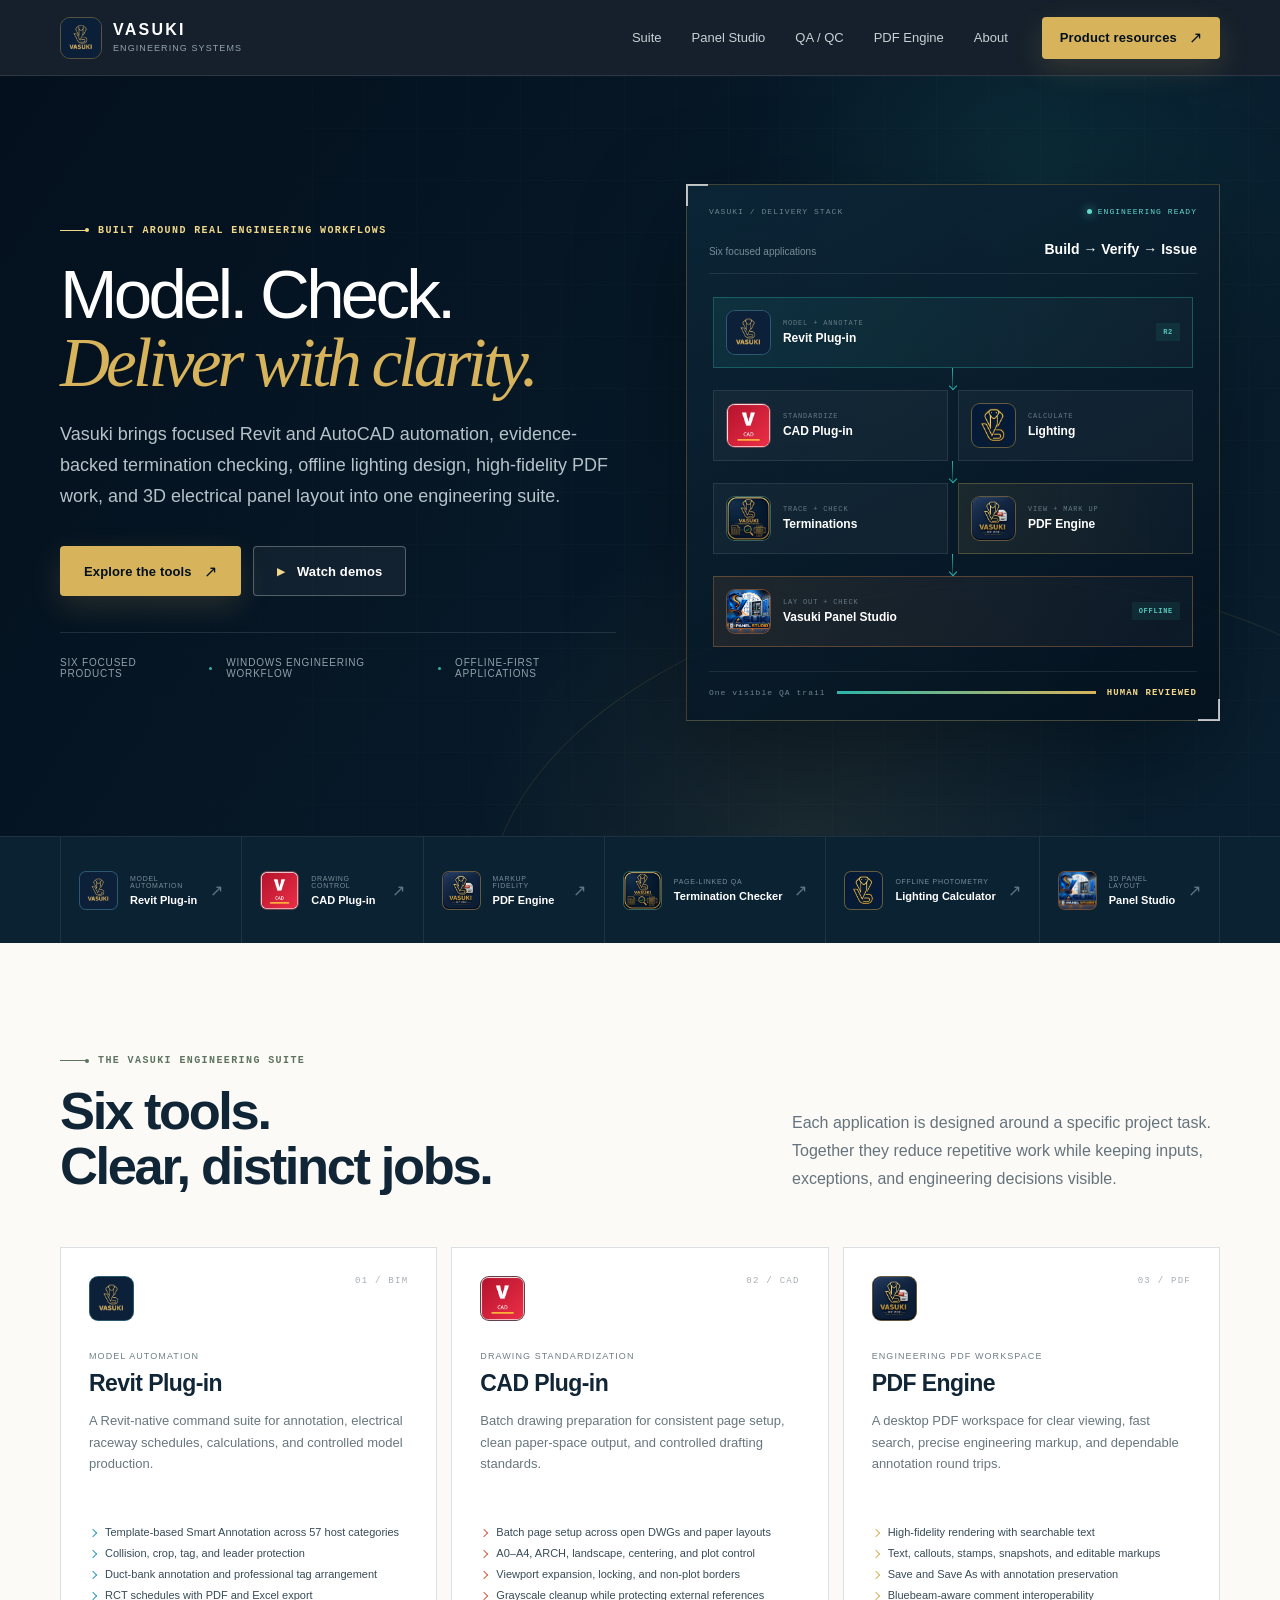
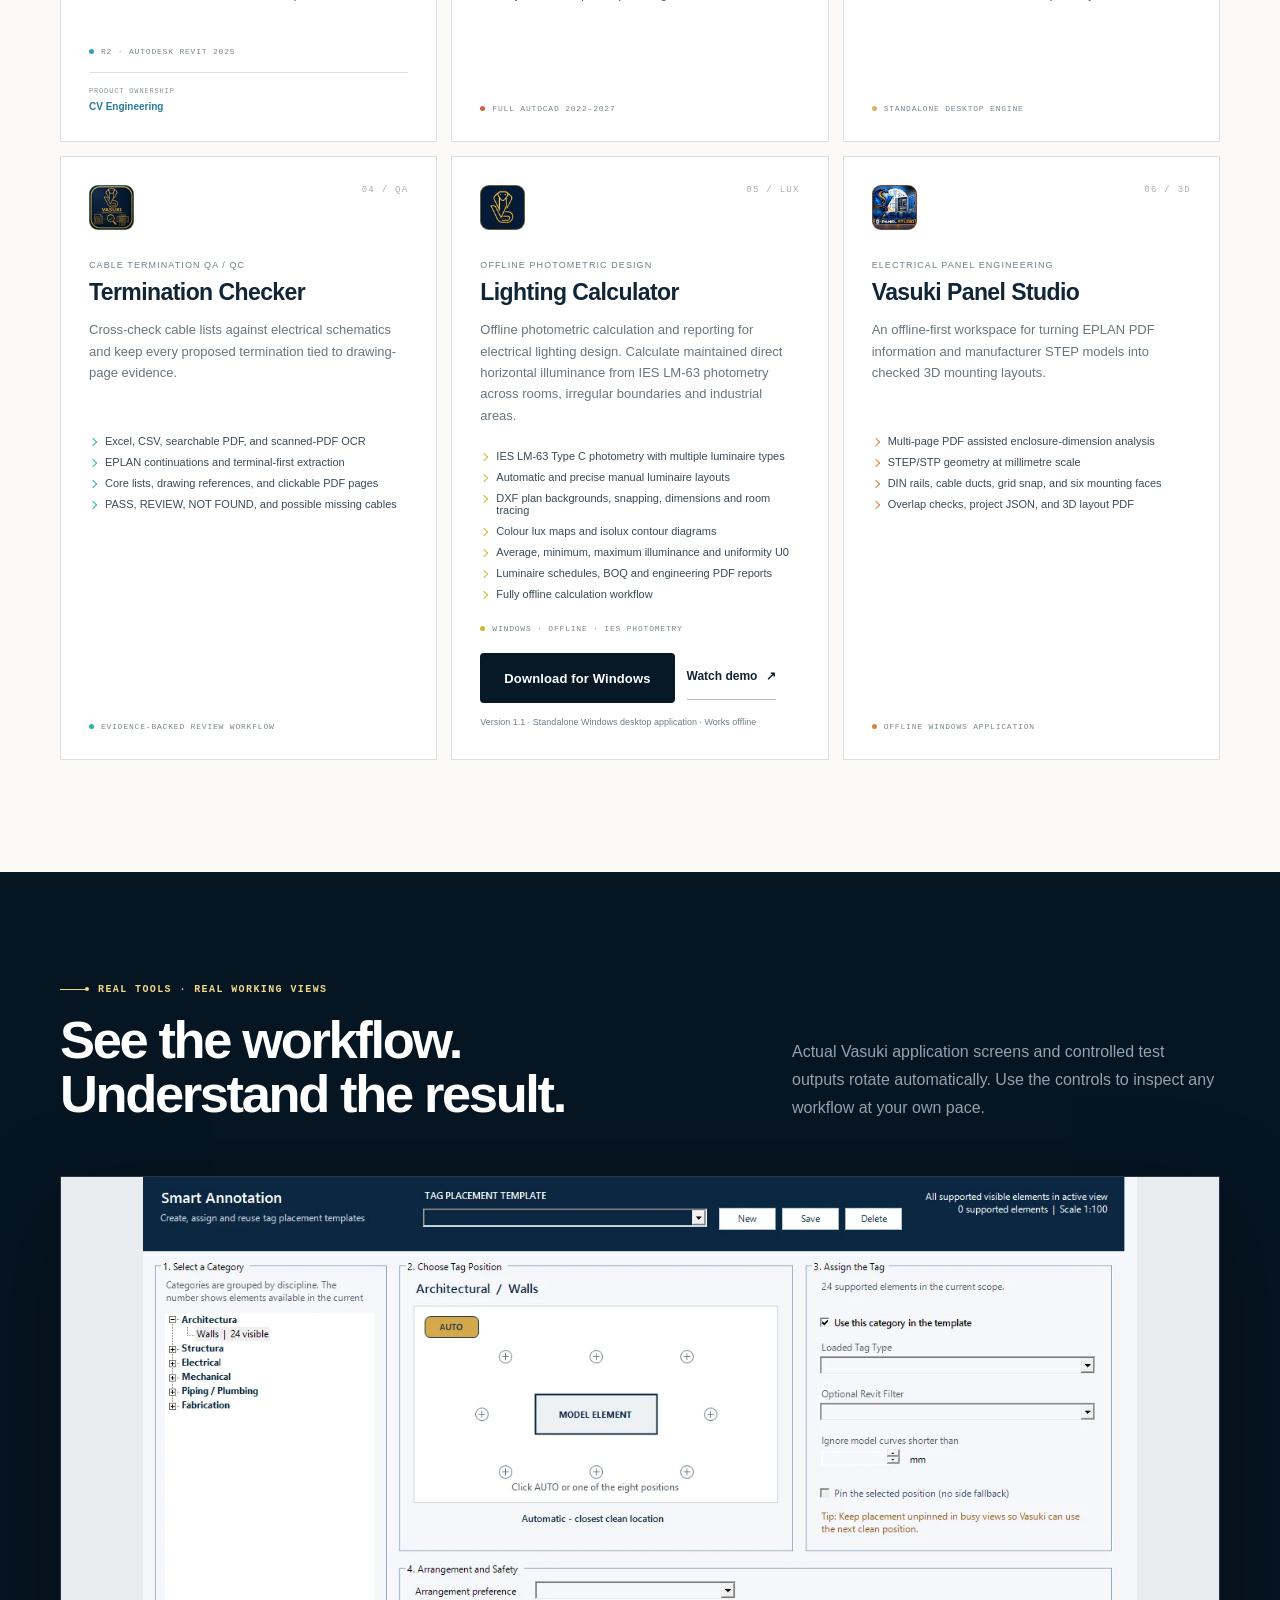
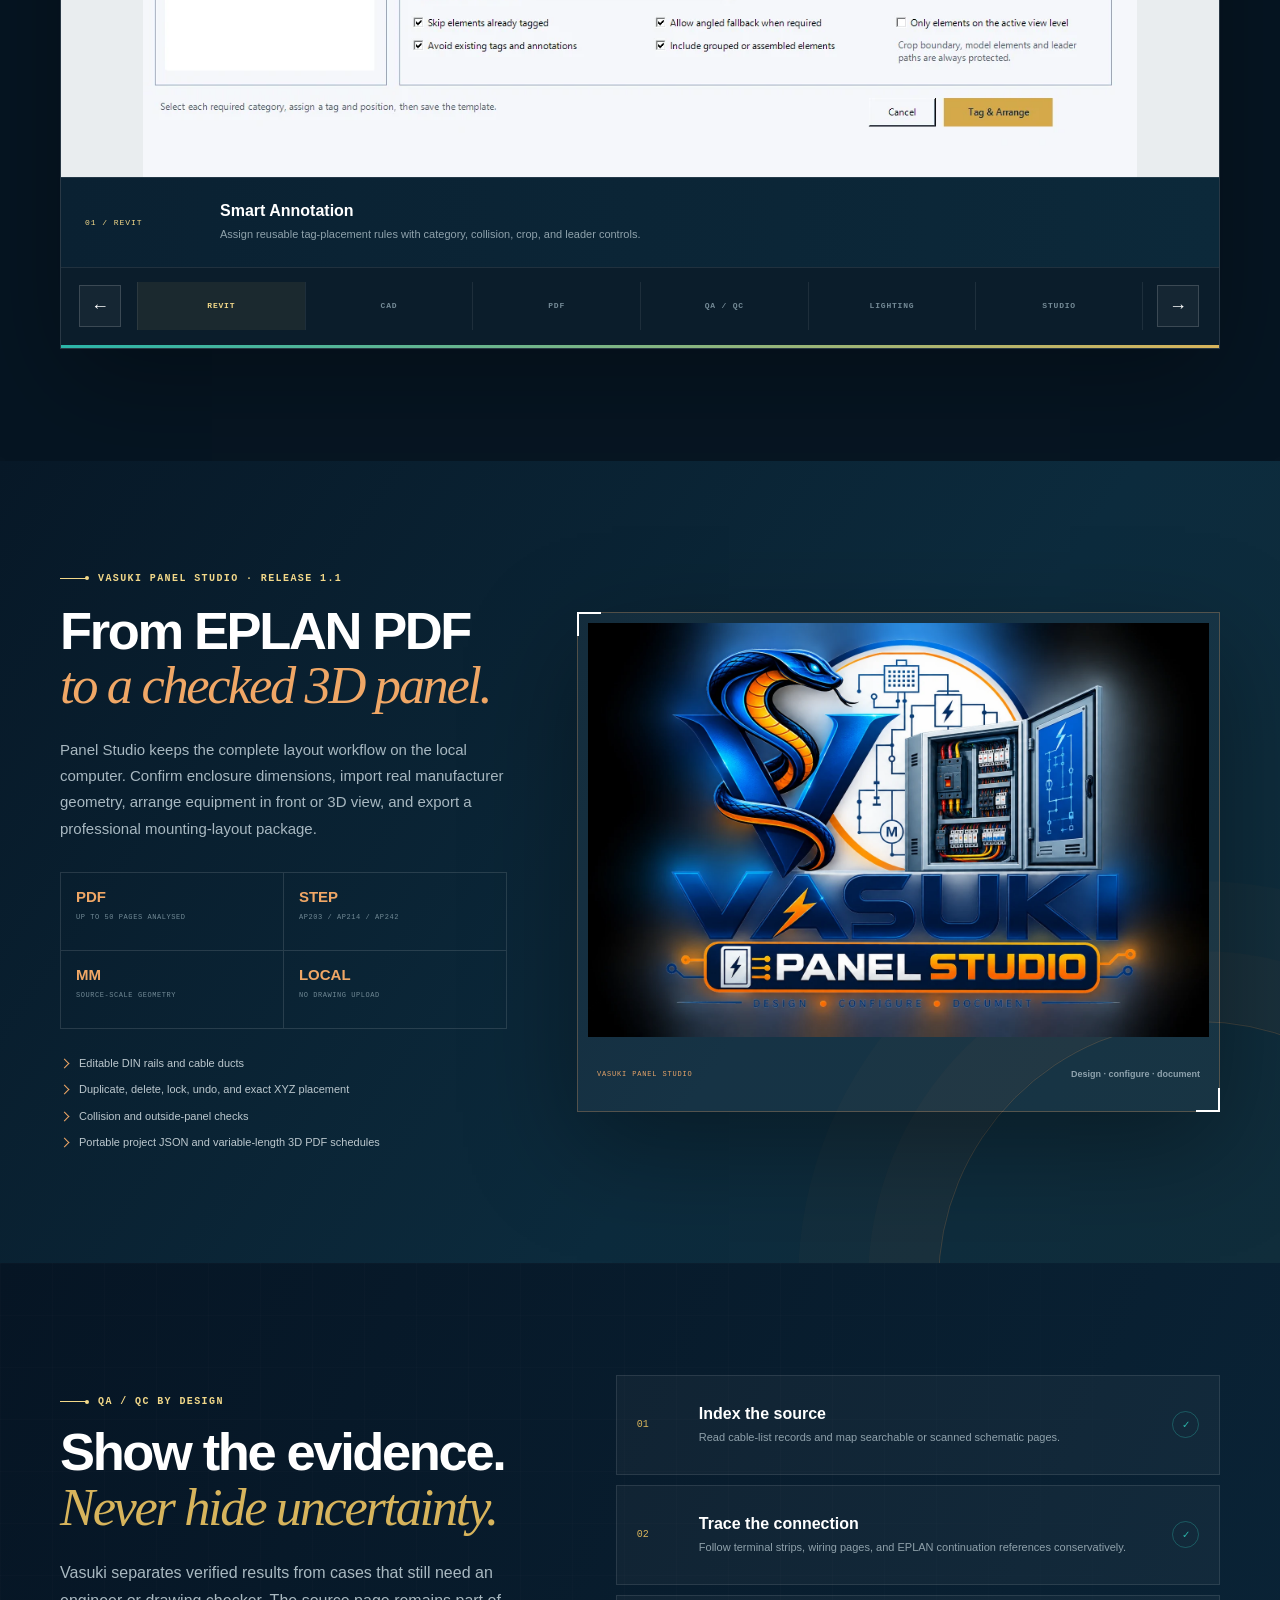
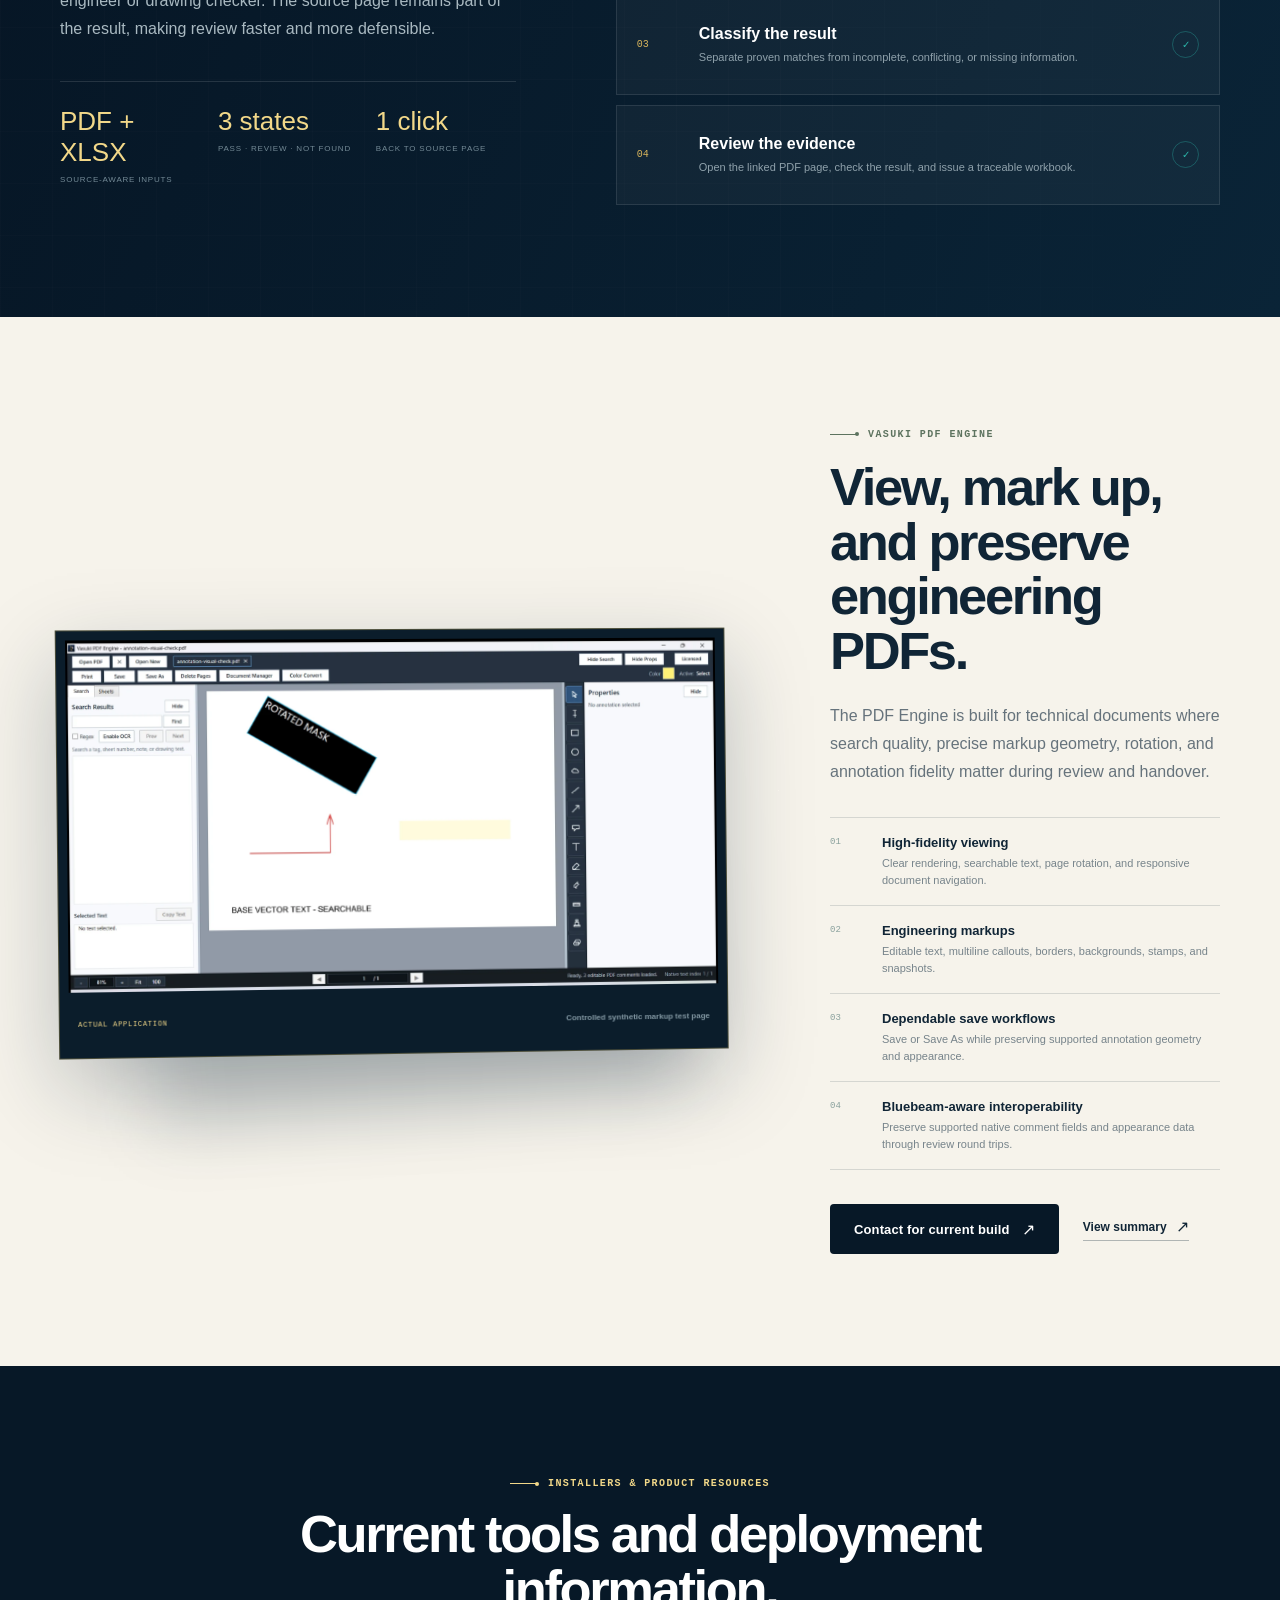
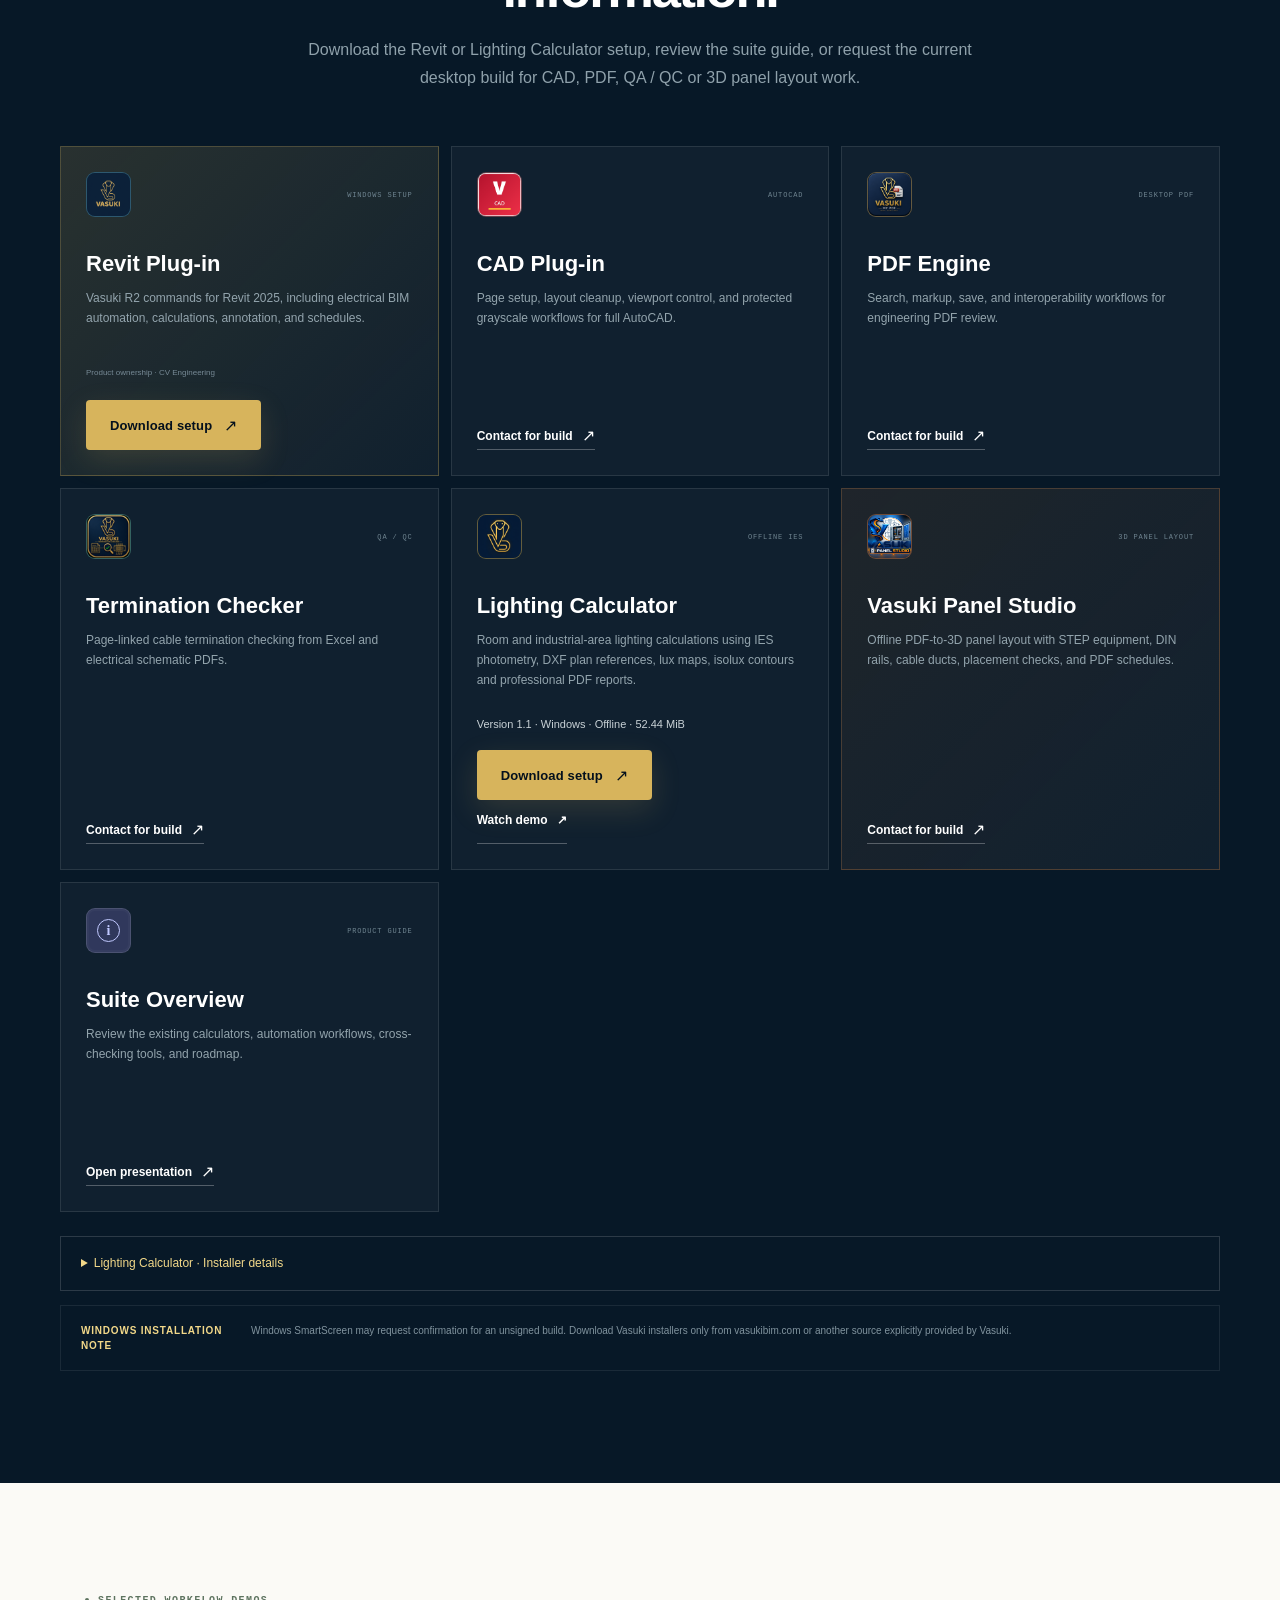
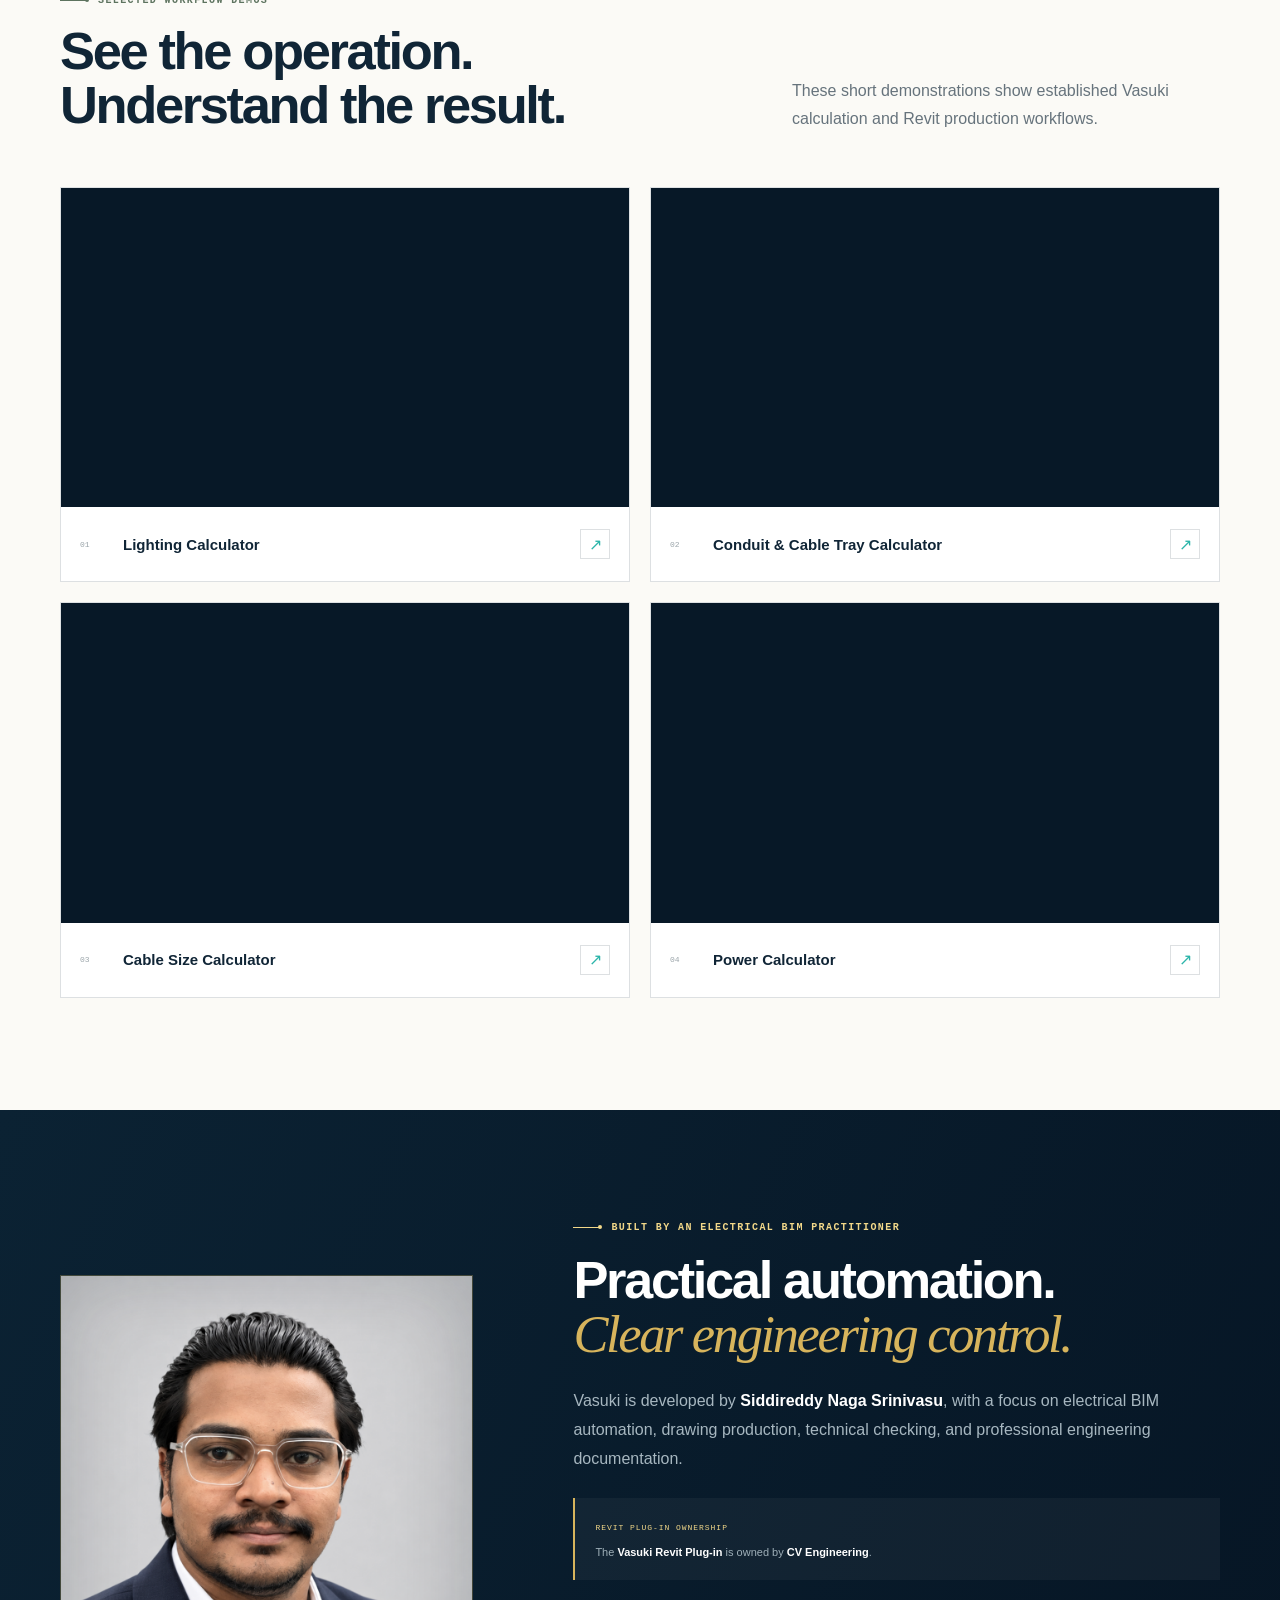
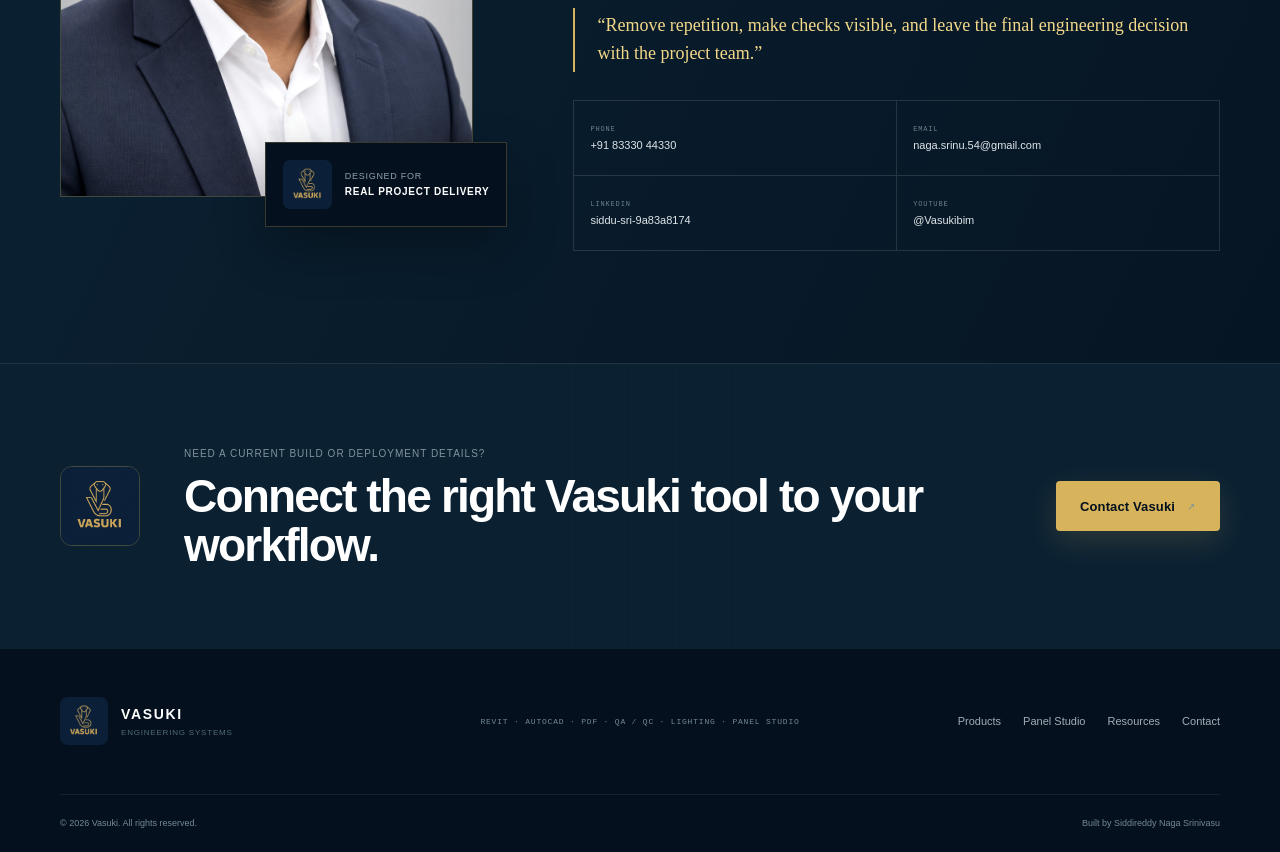
==== commit f30b6738: "Release Lighting Calculator 1.1 with verified direct Windows download" ====
--- a/index.html
+++ b/index.html
@@ -4,7 +4,7 @@
   <meta charset="utf-8">
   <meta name="viewport" content="width=device-width, initial-scale=1">
   <meta name="author" content="Siddireddy Naga Srinivasu">
-  <meta name="description" content="Vasuki engineering software for Revit automation, AutoCAD drawing control, PDF markup, cable termination QA, offline lighting calculations, and 3D electrical panel layout.">
+  <meta name="description" content="Vasuki engineering software for Revit, AutoCAD, PDF, cable termination QA and 3D panels. Download Vasuki Lighting Calculator for offline IES lighting calculations and reports.">
   <meta name="keywords" content="electrical BIM, Revit plugin, AutoCAD plugin, Vasuki Panel Studio, 3D electrical panel layout, termination checker, lighting calculator, PDF markup engine, BIM QA QC">
   <meta name="theme-color" content="#071827">
   <link rel="canonical" href="https://www.vasukibim.com/">
@@ -27,6 +27,9 @@
 
   <script type="application/ld+json">
   {"@context":"https://schema.org","@type":"SoftwareApplication","name":"Vasuki Engineering Suite","applicationCategory":"BusinessApplication","operatingSystem":"Windows","description":"Electrical BIM automation, AutoCAD production, PDF markup, cable termination checking, offline lighting calculations, and 3D electrical panel layout.","featureList":["Revit automation","AutoCAD page setup","PDF markup and interoperability","Cable termination QA","Offline IES lighting calculations","PDF and STEP based 3D panel layout"],"author":{"@type":"Person","name":"Siddireddy Naga Srinivasu","email":"naga.srinu.54@gmail.com","url":"https://www.vasukibim.com"}}
+  </script>
+  <script type="application/ld+json">
+  {"@context":"https://schema.org","@type":"SoftwareApplication","name":"Vasuki Lighting Calculator","softwareVersion":"1.1.0","applicationCategory":"BusinessApplication","operatingSystem":"Windows","url":"https://www.vasukibim.com/#product-lighting","downloadUrl":"https://www.vasukibim.com/downloads/lighting/Vasuki-Lighting-Calculator-Setup-v1.1.0.exe","fileSize":"54987887 bytes","description":"Vasuki Lighting Calculator is an offline Windows engineering application for IES photometric calculations, luminaire layouts, lux maps, isolux contours and professional lighting reports."}
   </script>
 </head>
 <body>
@@ -144,9 +147,11 @@
           <article class="product-card product-lighting" id="product-lighting">
             <div class="product-card-head"><span class="product-mark visual-icon mark-lighting" aria-hidden="true"><img src="assets/lighting-icon.png" alt=""></span><span class="product-number">05 / LUX</span></div>
             <small>Offline photometric design</small><h3>Lighting Calculator</h3>
-            <p>A fully offline IES calculation workspace for rooms, irregular boundaries, CAD-referenced plans, and large industrial areas.</p>
-            <ul><li>Multiple IES files with manufacturer and test data</li><li>DXF backgrounds, snapping, dimensions, and room tracing</li><li>Automatic layouts plus precise manual batch editing</li><li>Lux maps, isolux contours, BOQ, and PDF reports</li></ul>
-            <div class="product-status"><i></i>Offline calculation workspace</div>
+            <p>Offline photometric calculation and reporting for electrical lighting design. Calculate maintained direct horizontal illuminance from IES LM-63 photometry across rooms, irregular boundaries and industrial areas.</p>
+            <ul><li>IES LM-63 Type C photometry with multiple luminaire types</li><li>Automatic and precise manual luminaire layouts</li><li>DXF plan backgrounds, snapping, dimensions and room tracing</li><li>Colour lux maps and isolux contour diagrams</li><li>Average, minimum, maximum illuminance and uniformity U0</li><li>Luminaire schedules, BOQ and engineering PDF reports</li><li>Fully offline calculation workflow</li></ul>
+            <div class="product-status"><i></i>Windows &middot; Offline &middot; IES photometry</div>
+            <div class="lighting-actions"><a class="button button-navy" href="downloads/lighting/Vasuki-Lighting-Calculator-Setup-v1.1.0.exe" download aria-label="Download Vasuki Lighting Calculator 1.1 for Windows">Download for Windows</a><a class="text-link" href="https://www.youtube.com/watch?v=MZcS4wopuyc" target="_blank" rel="noreferrer">Watch demo <span aria-hidden="true">&nearr;</span></a></div>
+            <small class="lighting-support">Version 1.1 &middot; Standalone Windows desktop application &middot; Works offline</small>
           </article>
           <article class="product-card product-studio" id="product-studio">
             <div class="product-card-head"><span class="product-mark visual-icon mark-studio" aria-hidden="true"><img src="assets/studio-icon.webp" alt=""></span><span class="product-number">06 / 3D</span></div>
@@ -245,17 +250,18 @@
 
     <section class="section downloads-section" id="resources">
       <div class="shell">
-        <div class="section-heading center-heading"><div class="eyebrow"><span></span> Installers &amp; product resources</div><h2>Current tools and deployment information.</h2><p>Download the available Revit setup, review the suite guide, or request the current desktop build for CAD, PDF, QA / QC, lighting, or 3D panel layout work.</p></div>
+        <div class="section-heading center-heading"><div class="eyebrow"><span></span> Installers &amp; product resources</div><h2>Current tools and deployment information.</h2><p>Download the Revit or Lighting Calculator setup, review the suite guide, or request the current desktop build for CAD, PDF, QA / QC or 3D panel layout work.</p></div>
         <div class="download-grid">
           <article class="download-card featured-download"><div class="download-top"><span class="product-mark visual-icon mark-revit" aria-hidden="true"><img src="assets/revit-icon.png" alt=""></span><span>WINDOWS SETUP</span></div><h3>Revit Plug-in</h3><p>Vasuki R2 commands for Revit 2025, including electrical BIM automation, calculations, annotation, and schedules.</p><small>Product ownership &middot; CV Engineering</small><a class="button button-gold" href="Vasuki_Setup.exe">Download setup <span class="arrow">&nearr;</span></a></article>
           <article class="download-card"><div class="download-top"><span class="product-mark visual-icon mark-cad" aria-hidden="true"><img src="assets/cad-icon.png" alt=""></span><span>AUTOCAD</span></div><h3>CAD Plug-in</h3><p>Page setup, layout cleanup, viewport control, and protected grayscale workflows for full AutoCAD.</p><a class="text-link" href="mailto:naga.srinu.54@gmail.com?subject=Vasuki%20CAD%20Plugin">Contact for build <span class="arrow">&nearr;</span></a></article>
           <article class="download-card"><div class="download-top"><span class="product-mark visual-icon mark-pdf" aria-hidden="true"><img src="assets/pdf-icon.png" alt=""></span><span>DESKTOP PDF</span></div><h3>PDF Engine</h3><p>Search, markup, save, and interoperability workflows for engineering PDF review.</p><a class="text-link" href="mailto:naga.srinu.54@gmail.com?subject=Vasuki%20PDF%20Engine">Contact for build <span class="arrow">&nearr;</span></a></article>
           <article class="download-card"><div class="download-top"><span class="product-mark visual-icon mark-termination" aria-hidden="true"><img src="assets/termination-icon.png" alt=""></span><span>QA / QC</span></div><h3>Termination Checker</h3><p>Page-linked cable termination checking from Excel and electrical schematic PDFs.</p><a class="text-link" href="mailto:naga.srinu.54@gmail.com?subject=Vasuki%20Termination%20Checker">Contact for build <span class="arrow">&nearr;</span></a></article>
-          <article class="download-card"><div class="download-top"><span class="product-mark visual-icon mark-lighting" aria-hidden="true"><img src="assets/lighting-icon.png" alt=""></span><span>OFFLINE IES</span></div><h3>Lighting Calculator</h3><p>Room and industrial-area lux calculations with DXF references and professional PDF reports.</p><a class="text-link" href="mailto:naga.srinu.54@gmail.com?subject=Vasuki%20Lighting%20Calculator">Contact for build <span class="arrow">&nearr;</span></a></article>
+          <article class="download-card lighting-download" id="lighting-download"><div class="download-top"><span class="product-mark visual-icon mark-lighting" aria-hidden="true"><img src="assets/lighting-icon.png" alt=""></span><span>OFFLINE IES</span></div><h3>Lighting Calculator</h3><p>Room and industrial-area lighting calculations using IES photometry, DXF plan references, lux maps, isolux contours and professional PDF reports.</p><small class="lighting-release">Version 1.1 &middot; Windows &middot; Offline &middot; 52.44 MiB</small><a class="button button-gold" href="downloads/lighting/Vasuki-Lighting-Calculator-Setup-v1.1.0.exe" download aria-label="Download Vasuki Lighting Calculator 1.1 setup">Download setup <span class="arrow" aria-hidden="true">&nearr;</span></a><a class="text-link lighting-demo" href="https://www.youtube.com/watch?v=MZcS4wopuyc" target="_blank" rel="noreferrer">Watch demo <span aria-hidden="true">&nearr;</span></a></article>
           <article class="download-card studio-download"><div class="download-top"><span class="product-mark visual-icon mark-studio" aria-hidden="true"><img src="assets/studio-icon.webp" alt=""></span><span>3D PANEL LAYOUT</span></div><h3>Vasuki Panel Studio</h3><p>Offline PDF-to-3D panel layout with STEP equipment, DIN rails, cable ducts, placement checks, and PDF schedules.</p><a class="text-link" href="mailto:naga.srinu.54@gmail.com?subject=Vasuki%20Panel%20Studio">Contact for build <span class="arrow">&nearr;</span></a></article>
           <article class="download-card"><div class="download-top"><span class="product-mark mark-overview" aria-hidden="true"></span><span>PRODUCT GUIDE</span></div><h3>Suite Overview</h3><p>Review the existing calculators, automation workflows, cross-checking tools, and roadmap.</p><a class="text-link" href="Vasuki_ppt.pdf" target="_blank" rel="noreferrer">Open presentation <span class="arrow">&nearr;</span></a></article>
         </div>
-        <div class="safety-note"><strong>Windows installer note</strong><span>Use Vasuki installers received from vasukibim.com or directly from Vasuki. Windows SmartScreen may ask you to confirm an unsigned build.</span></div>
+        <details class="lighting-details"><summary>Lighting Calculator &middot; Installer details</summary><dl><dt>Release</dt><dd>Vasuki Lighting Calculator &middot; Version 1.1 (1.1.0)</dd><dt>Platform / operation</dt><dd>Windows desktop &middot; Offline</dd><dt>Photometry</dt><dd>IES LM-63 Type C &middot; Maintained direct horizontal illuminance</dd><dt>Installer</dt><dd>Vasuki-Lighting-Calculator-Setup-v1.1.0.exe &middot; 54,987,887 bytes (52.44 MiB)</dd><dt>SHA-256</dt><dd><code>777c1d5148662227c73f2a302025dd356afcf987de8a1d72ae5eec63669edad0</code></dd></dl><p><strong>Validated calculation core</strong><br>The maintained direct horizontal illuminance engine is regression-tested against analytical cases and real IES photometry.</p></details>
+        <div class="safety-note"><strong>Windows installation note</strong><span>Windows SmartScreen may request confirmation for an unsigned build. Download Vasuki installers only from vasukibim.com or another source explicitly provided by Vasuki.</span></div>
       </div>
     </section>
 
--- a/styles.css
+++ b/styles.css
@@ -16,6 +16,21 @@
 }
 
 * { box-sizing: border-box; }
+
+/* Lighting release: reuse the existing product grid and button palette. */
+.lighting-actions { display: flex; flex-wrap: wrap; align-items: center; gap: 12px; margin-top: 20px; }
+.product-card > .lighting-support { margin-top: 12px; line-height: 1.7; letter-spacing: normal; text-transform: none; }
+.lighting-download > .lighting-release { margin: 0 0 18px; color: #c8d1d6; font-size: 11px; }
+.lighting-download > .lighting-demo { margin-top: 12px; min-height: 44px; }
+.lighting-actions .text-link { min-height: 44px; }
+.lighting-details { margin-top: 24px; border: 1px solid rgba(255,255,255,.15); padding: 0 20px; color: #c8d1d6; font-size: 12px; line-height: 1.7; }
+.lighting-details summary { padding: 16px 0; min-height: 48px; cursor: pointer; color: var(--gold-light); }
+.lighting-details dl { display: grid; grid-template-columns: minmax(0, 1fr) minmax(0, 3fr); gap: 10px 20px; }
+.lighting-details dt { color: #93a4ad; }
+.lighting-details dd { margin: 0; overflow-wrap: anywhere; }
+.lighting-details p { margin: 20px 0; }
+.lighting-actions a:focus-visible, .lighting-download a:focus-visible, .lighting-details summary:focus-visible { outline: 3px solid var(--teal); outline-offset: 4px; }
+@media (max-width: 620px) { .lighting-details dl { grid-template-columns: minmax(0, 1fr); gap: 4px; } .lighting-details dd { margin-bottom: 10px; } }
 
 html { scroll-behavior: smooth; }
 
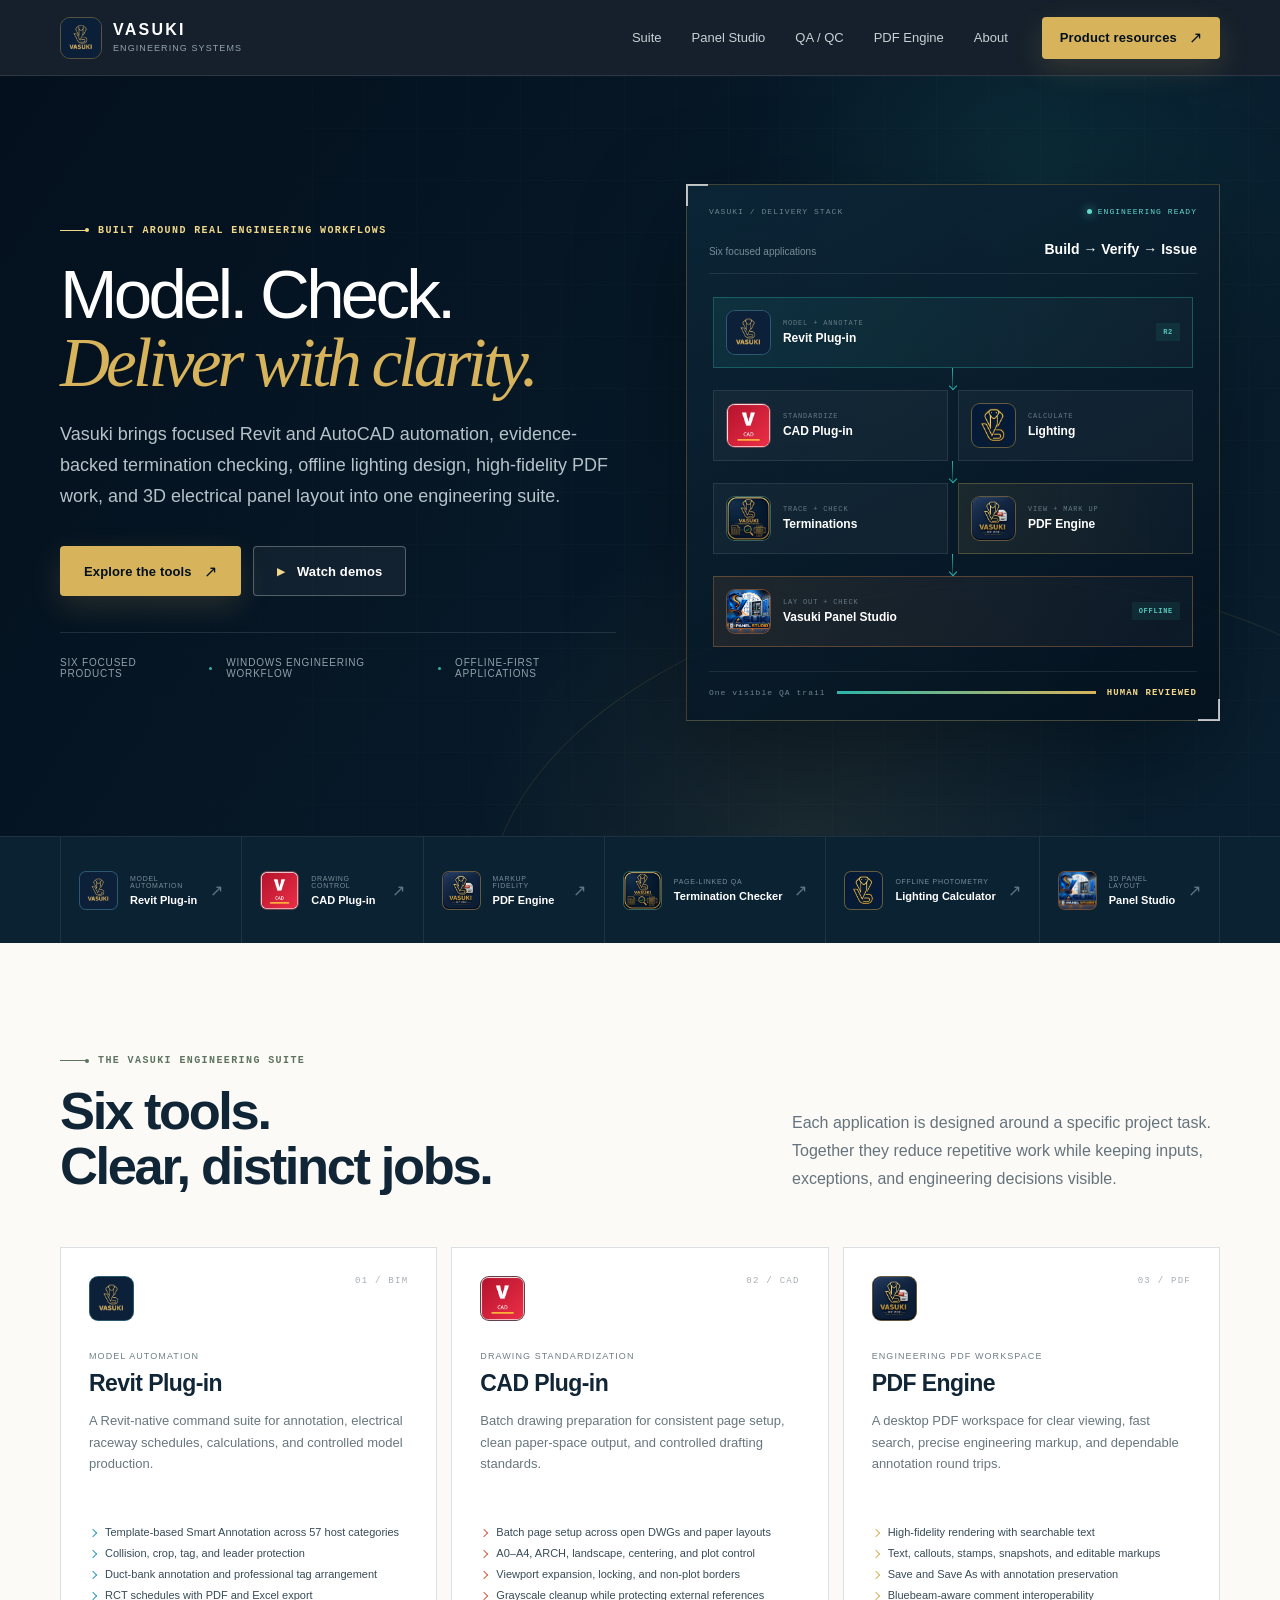
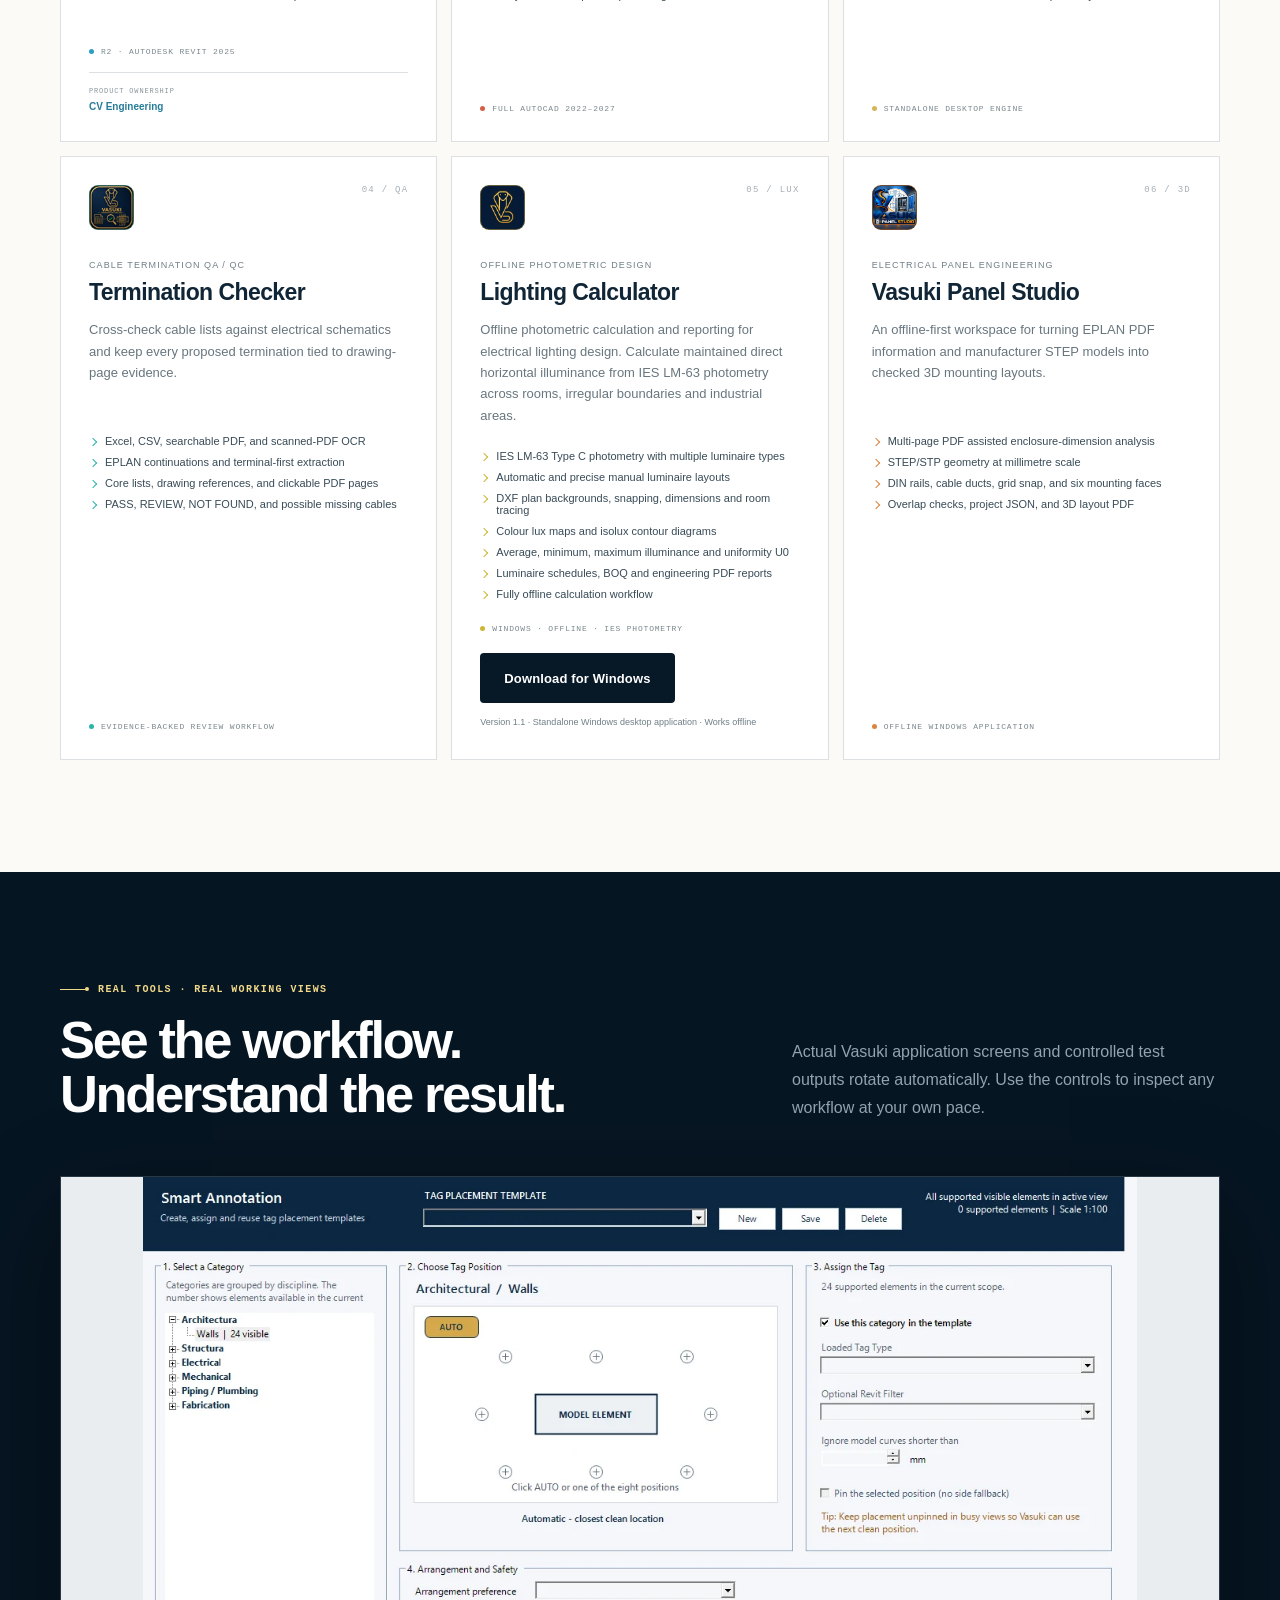
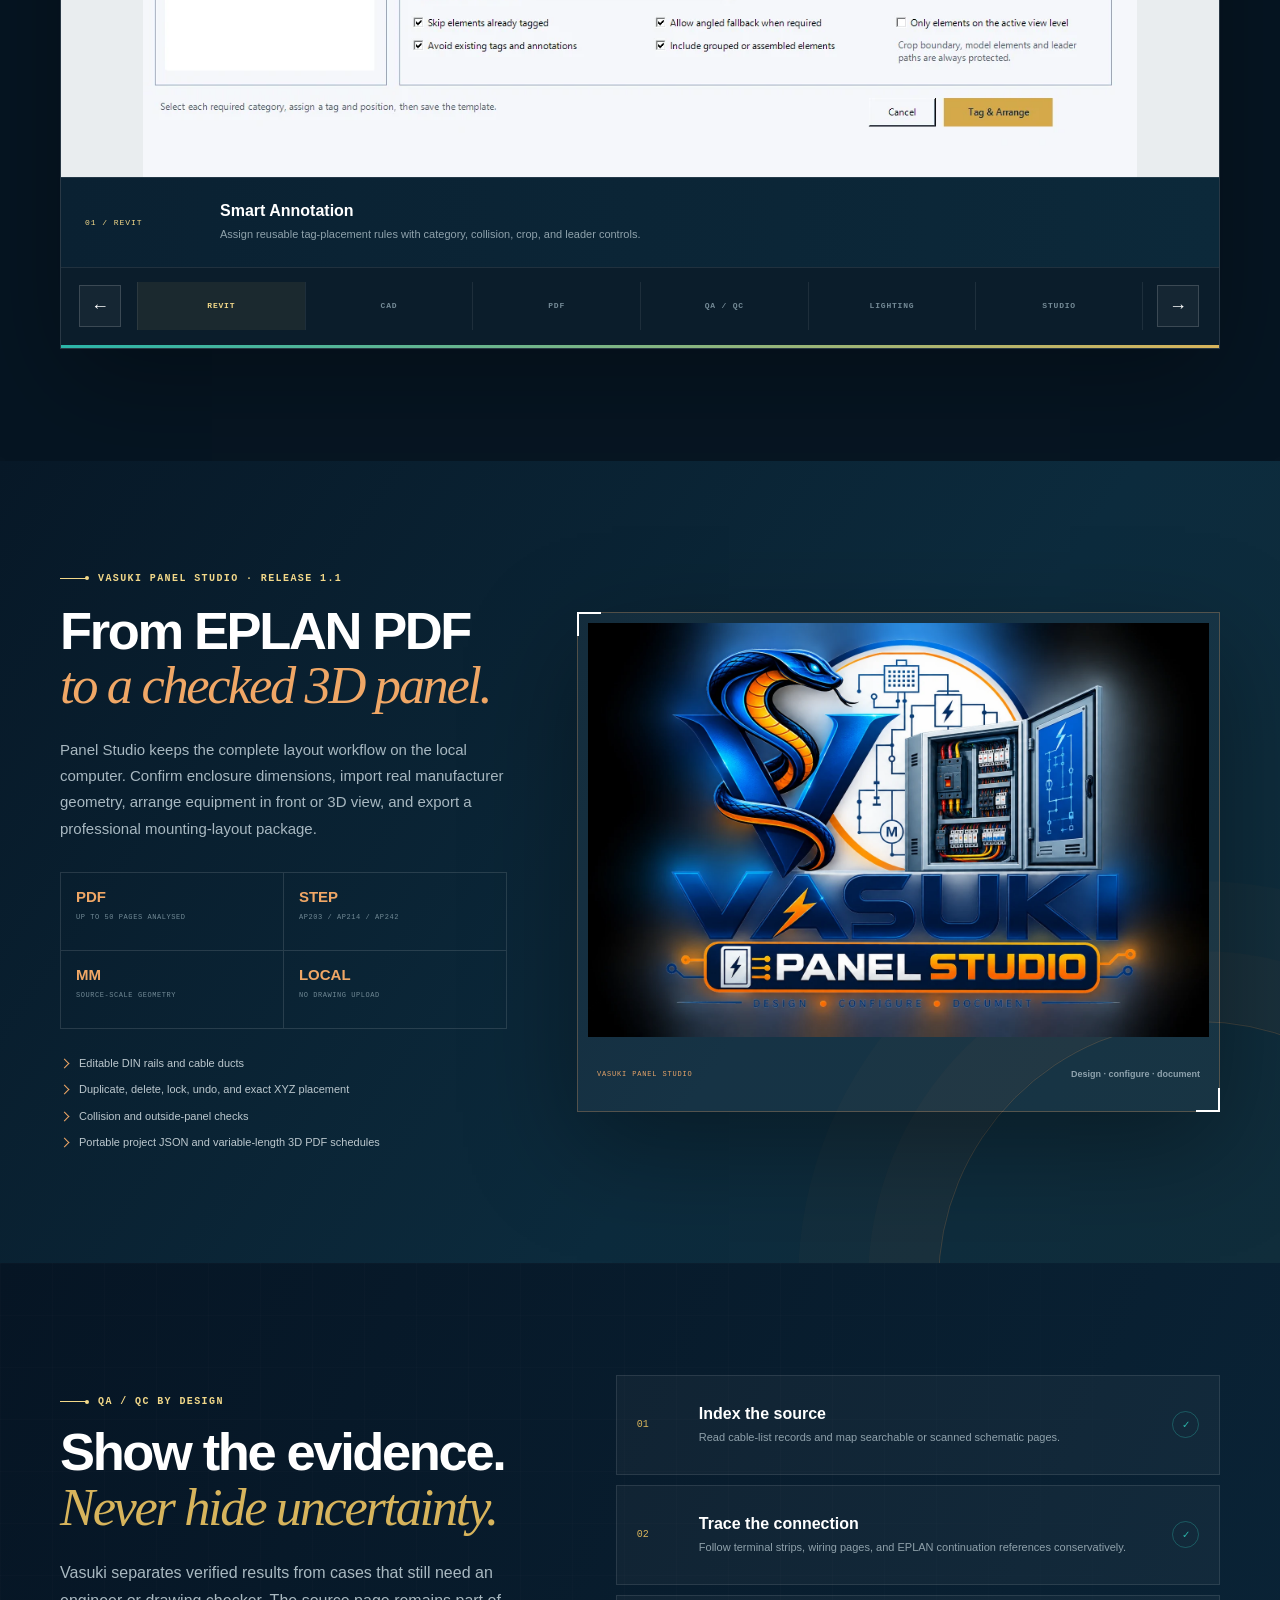
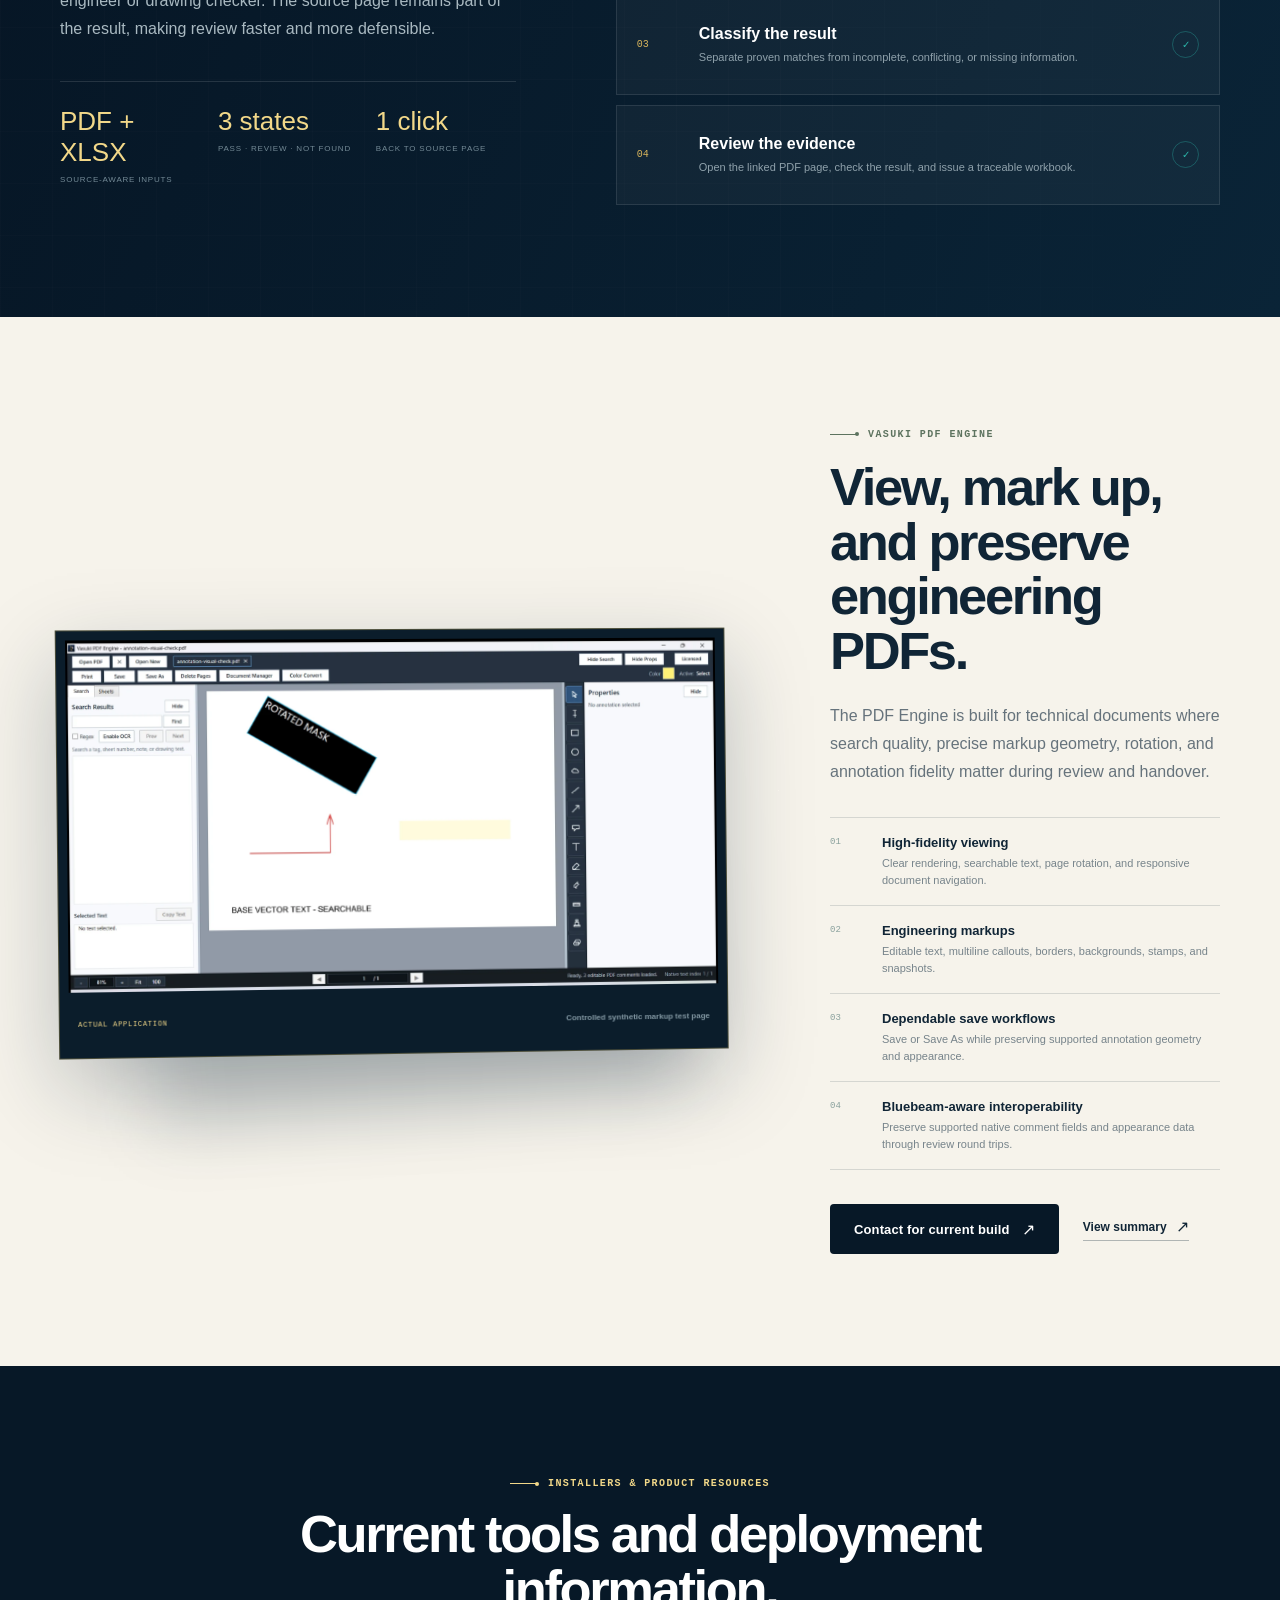
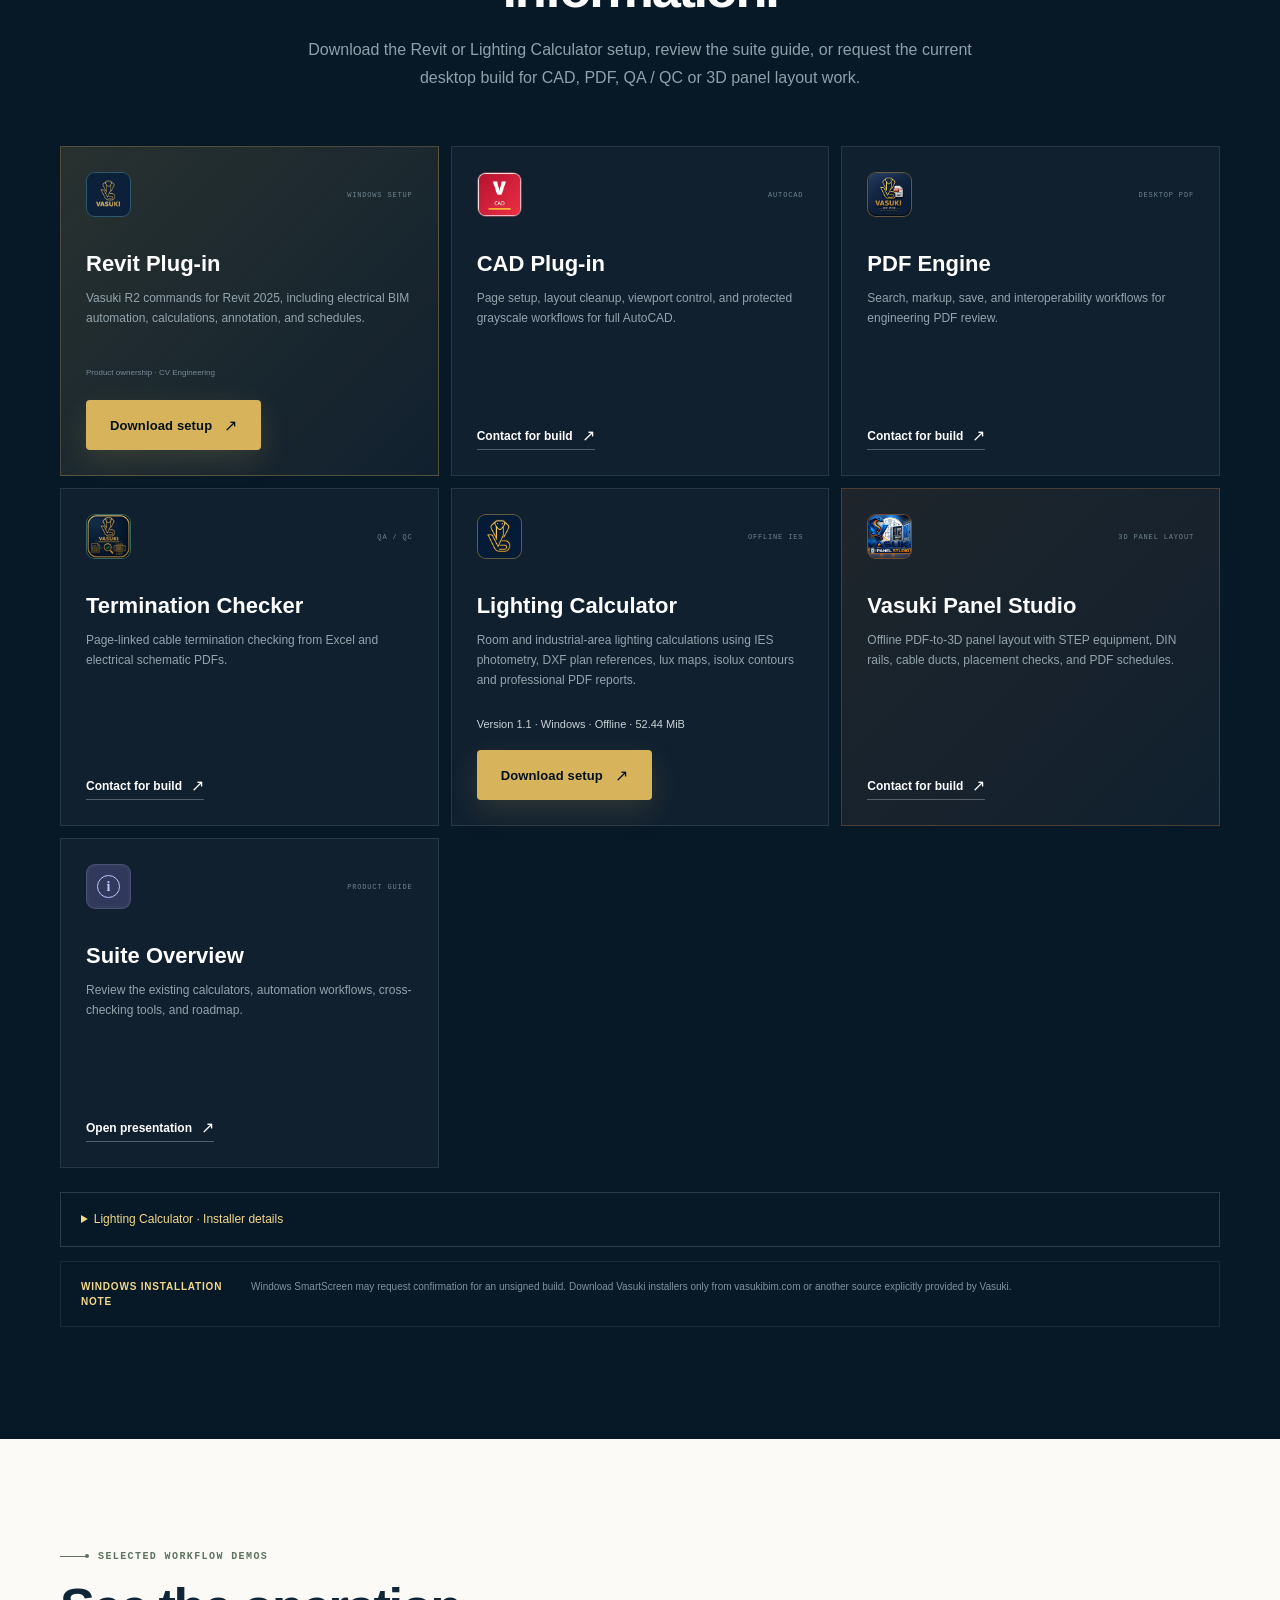
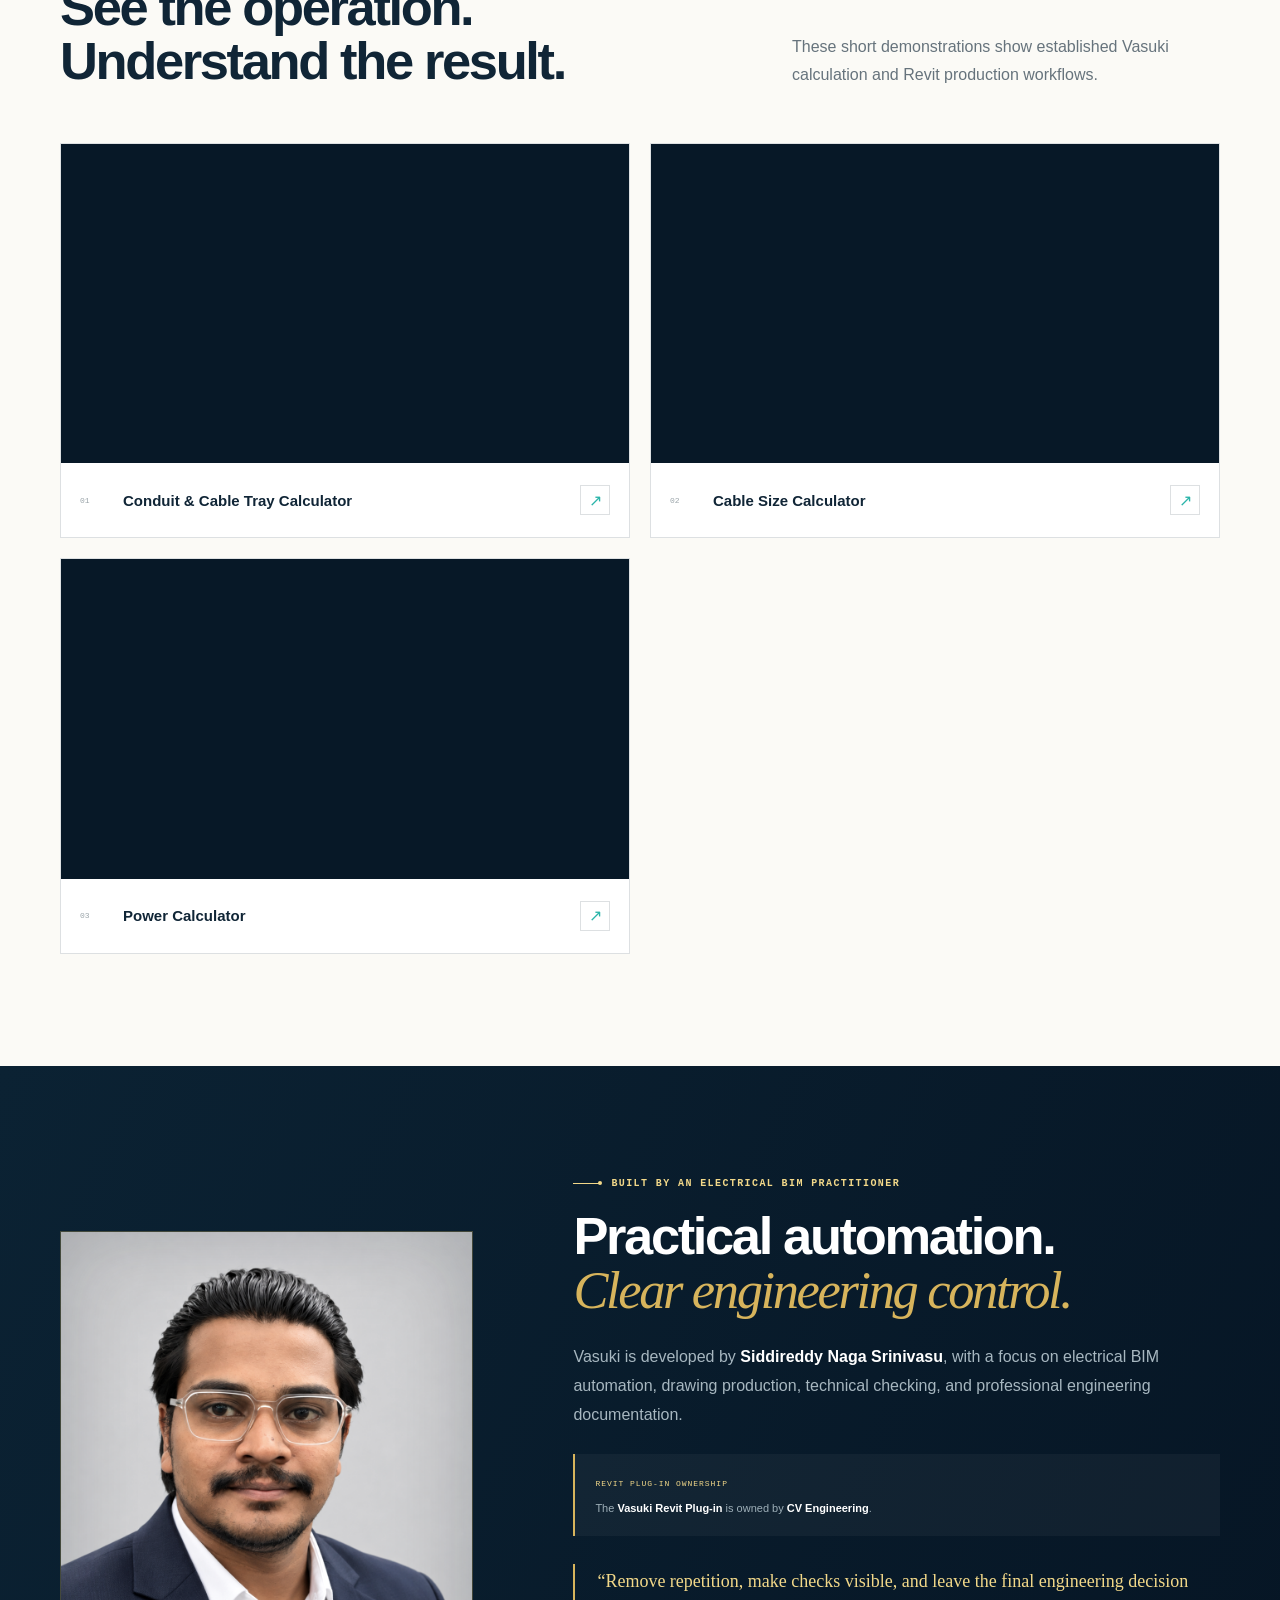
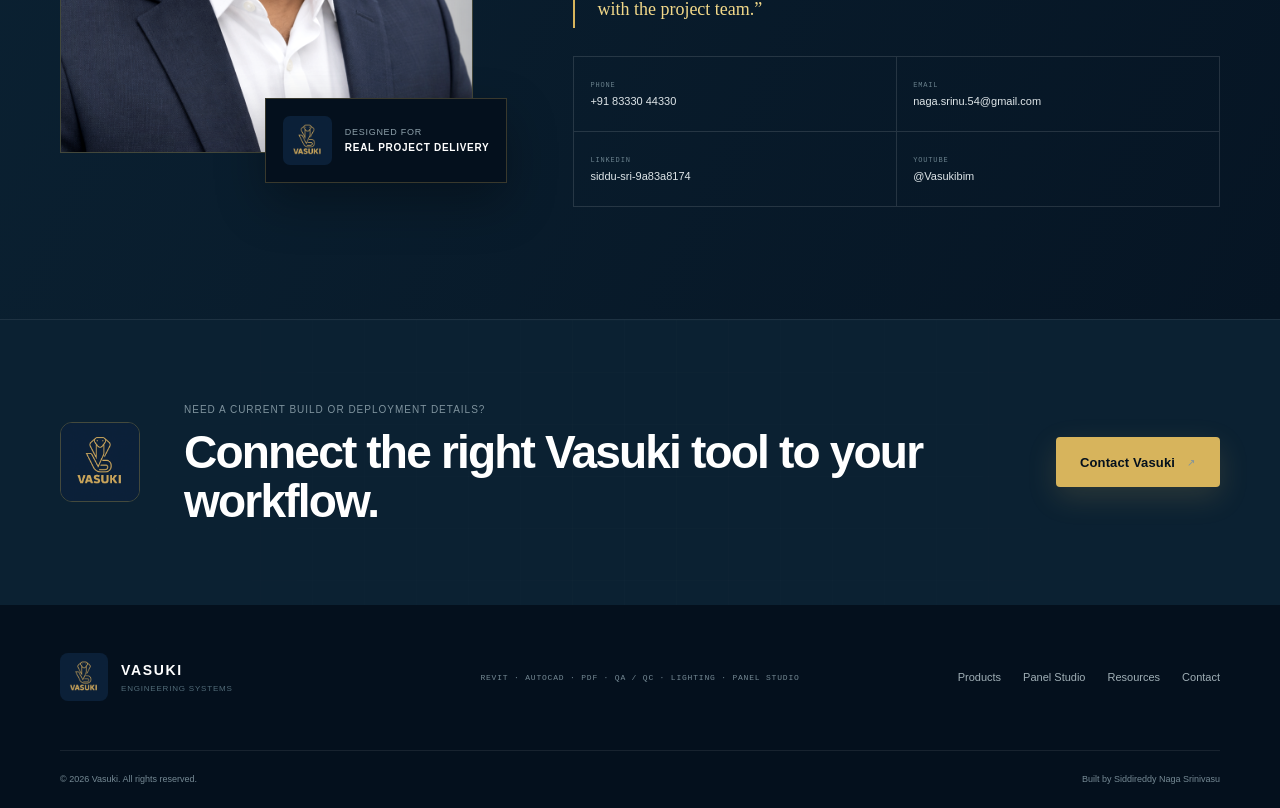
==== commit d056bf50: "Remove Revit lighting demo from standalone release" ====
--- a/index.html
+++ b/index.html
@@ -150,7 +150,7 @@
             <p>Offline photometric calculation and reporting for electrical lighting design. Calculate maintained direct horizontal illuminance from IES LM-63 photometry across rooms, irregular boundaries and industrial areas.</p>
             <ul><li>IES LM-63 Type C photometry with multiple luminaire types</li><li>Automatic and precise manual luminaire layouts</li><li>DXF plan backgrounds, snapping, dimensions and room tracing</li><li>Colour lux maps and isolux contour diagrams</li><li>Average, minimum, maximum illuminance and uniformity U0</li><li>Luminaire schedules, BOQ and engineering PDF reports</li><li>Fully offline calculation workflow</li></ul>
             <div class="product-status"><i></i>Windows &middot; Offline &middot; IES photometry</div>
-            <div class="lighting-actions"><a class="button button-navy" href="downloads/lighting/Vasuki-Lighting-Calculator-Setup-v1.1.0.exe" download aria-label="Download Vasuki Lighting Calculator 1.1 for Windows">Download for Windows</a><a class="text-link" href="https://www.youtube.com/watch?v=MZcS4wopuyc" target="_blank" rel="noreferrer">Watch demo <span aria-hidden="true">&nearr;</span></a></div>
+            <div class="lighting-actions"><a class="button button-navy" href="downloads/lighting/Vasuki-Lighting-Calculator-Setup-v1.1.0.exe" download aria-label="Download Vasuki Lighting Calculator 1.1 for Windows">Download for Windows</a></div>
             <small class="lighting-support">Version 1.1 &middot; Standalone Windows desktop application &middot; Works offline</small>
           </article>
           <article class="product-card product-studio" id="product-studio">
@@ -256,7 +256,7 @@
           <article class="download-card"><div class="download-top"><span class="product-mark visual-icon mark-cad" aria-hidden="true"><img src="assets/cad-icon.png" alt=""></span><span>AUTOCAD</span></div><h3>CAD Plug-in</h3><p>Page setup, layout cleanup, viewport control, and protected grayscale workflows for full AutoCAD.</p><a class="text-link" href="mailto:naga.srinu.54@gmail.com?subject=Vasuki%20CAD%20Plugin">Contact for build <span class="arrow">&nearr;</span></a></article>
           <article class="download-card"><div class="download-top"><span class="product-mark visual-icon mark-pdf" aria-hidden="true"><img src="assets/pdf-icon.png" alt=""></span><span>DESKTOP PDF</span></div><h3>PDF Engine</h3><p>Search, markup, save, and interoperability workflows for engineering PDF review.</p><a class="text-link" href="mailto:naga.srinu.54@gmail.com?subject=Vasuki%20PDF%20Engine">Contact for build <span class="arrow">&nearr;</span></a></article>
           <article class="download-card"><div class="download-top"><span class="product-mark visual-icon mark-termination" aria-hidden="true"><img src="assets/termination-icon.png" alt=""></span><span>QA / QC</span></div><h3>Termination Checker</h3><p>Page-linked cable termination checking from Excel and electrical schematic PDFs.</p><a class="text-link" href="mailto:naga.srinu.54@gmail.com?subject=Vasuki%20Termination%20Checker">Contact for build <span class="arrow">&nearr;</span></a></article>
-          <article class="download-card lighting-download" id="lighting-download"><div class="download-top"><span class="product-mark visual-icon mark-lighting" aria-hidden="true"><img src="assets/lighting-icon.png" alt=""></span><span>OFFLINE IES</span></div><h3>Lighting Calculator</h3><p>Room and industrial-area lighting calculations using IES photometry, DXF plan references, lux maps, isolux contours and professional PDF reports.</p><small class="lighting-release">Version 1.1 &middot; Windows &middot; Offline &middot; 52.44 MiB</small><a class="button button-gold" href="downloads/lighting/Vasuki-Lighting-Calculator-Setup-v1.1.0.exe" download aria-label="Download Vasuki Lighting Calculator 1.1 setup">Download setup <span class="arrow" aria-hidden="true">&nearr;</span></a><a class="text-link lighting-demo" href="https://www.youtube.com/watch?v=MZcS4wopuyc" target="_blank" rel="noreferrer">Watch demo <span aria-hidden="true">&nearr;</span></a></article>
+          <article class="download-card lighting-download" id="lighting-download"><div class="download-top"><span class="product-mark visual-icon mark-lighting" aria-hidden="true"><img src="assets/lighting-icon.png" alt=""></span><span>OFFLINE IES</span></div><h3>Lighting Calculator</h3><p>Room and industrial-area lighting calculations using IES photometry, DXF plan references, lux maps, isolux contours and professional PDF reports.</p><small class="lighting-release">Version 1.1 &middot; Windows &middot; Offline &middot; 52.44 MiB</small><a class="button button-gold" href="downloads/lighting/Vasuki-Lighting-Calculator-Setup-v1.1.0.exe" download aria-label="Download Vasuki Lighting Calculator 1.1 setup">Download setup <span class="arrow" aria-hidden="true">&nearr;</span></a></article>
           <article class="download-card studio-download"><div class="download-top"><span class="product-mark visual-icon mark-studio" aria-hidden="true"><img src="assets/studio-icon.webp" alt=""></span><span>3D PANEL LAYOUT</span></div><h3>Vasuki Panel Studio</h3><p>Offline PDF-to-3D panel layout with STEP equipment, DIN rails, cable ducts, placement checks, and PDF schedules.</p><a class="text-link" href="mailto:naga.srinu.54@gmail.com?subject=Vasuki%20Panel%20Studio">Contact for build <span class="arrow">&nearr;</span></a></article>
           <article class="download-card"><div class="download-top"><span class="product-mark mark-overview" aria-hidden="true"></span><span>PRODUCT GUIDE</span></div><h3>Suite Overview</h3><p>Review the existing calculators, automation workflows, cross-checking tools, and roadmap.</p><a class="text-link" href="Vasuki_ppt.pdf" target="_blank" rel="noreferrer">Open presentation <span class="arrow">&nearr;</span></a></article>
         </div>
@@ -269,10 +269,9 @@
       <div class="shell">
         <div class="section-heading split-heading demo-heading"><div><div class="eyebrow dark"><span></span> Selected workflow demos</div><h2>See the operation.<br>Understand the result.</h2></div><p>These short demonstrations show established Vasuki calculation and Revit production workflows.</p></div>
         <div class="video-grid">
-          <article class="video-card"><div class="video-frame"><iframe src="https://www.youtube.com/embed/MZcS4wopuyc" title="Lighting Calculator demonstration" loading="lazy" allowfullscreen></iframe></div><div><span>01</span><h3>Lighting Calculator</h3><a href="https://www.youtube.com/watch?v=MZcS4wopuyc" target="_blank" rel="noreferrer" aria-label="Watch Lighting Calculator on YouTube"><span class="arrow">&nearr;</span></a></div></article>
-          <article class="video-card"><div class="video-frame"><iframe src="https://www.youtube.com/embed/sD5TOuDtDtI" title="Conduit and Cable Tray Calculator demonstration" loading="lazy" allowfullscreen></iframe></div><div><span>02</span><h3>Conduit &amp; Cable Tray Calculator</h3><a href="https://www.youtube.com/watch?v=sD5TOuDtDtI" target="_blank" rel="noreferrer" aria-label="Watch Conduit and Cable Tray Calculator on YouTube"><span class="arrow">&nearr;</span></a></div></article>
-          <article class="video-card"><div class="video-frame"><iframe src="https://www.youtube.com/embed/EtsAj12015E" title="Cable Size Calculator demonstration" loading="lazy" allowfullscreen></iframe></div><div><span>03</span><h3>Cable Size Calculator</h3><a href="https://www.youtube.com/watch?v=EtsAj12015E" target="_blank" rel="noreferrer" aria-label="Watch Cable Size Calculator on YouTube"><span class="arrow">&nearr;</span></a></div></article>
-          <article class="video-card"><div class="video-frame"><iframe src="https://www.youtube.com/embed/uCgOBV8Pcqc" title="Power Calculator demonstration" loading="lazy" allowfullscreen></iframe></div><div><span>04</span><h3>Power Calculator</h3><a href="https://www.youtube.com/watch?v=uCgOBV8Pcqc" target="_blank" rel="noreferrer" aria-label="Watch Power Calculator on YouTube"><span class="arrow">&nearr;</span></a></div></article>
+          <article class="video-card"><div class="video-frame"><iframe src="https://www.youtube.com/embed/sD5TOuDtDtI" title="Conduit and Cable Tray Calculator demonstration" loading="lazy" allowfullscreen></iframe></div><div><span>01</span><h3>Conduit &amp; Cable Tray Calculator</h3><a href="https://www.youtube.com/watch?v=sD5TOuDtDtI" target="_blank" rel="noreferrer" aria-label="Watch Conduit and Cable Tray Calculator on YouTube"><span class="arrow">&nearr;</span></a></div></article>
+          <article class="video-card"><div class="video-frame"><iframe src="https://www.youtube.com/embed/EtsAj12015E" title="Cable Size Calculator demonstration" loading="lazy" allowfullscreen></iframe></div><div><span>02</span><h3>Cable Size Calculator</h3><a href="https://www.youtube.com/watch?v=EtsAj12015E" target="_blank" rel="noreferrer" aria-label="Watch Cable Size Calculator on YouTube"><span class="arrow">&nearr;</span></a></div></article>
+          <article class="video-card"><div class="video-frame"><iframe src="https://www.youtube.com/embed/uCgOBV8Pcqc" title="Power Calculator demonstration" loading="lazy" allowfullscreen></iframe></div><div><span>03</span><h3>Power Calculator</h3><a href="https://www.youtube.com/watch?v=uCgOBV8Pcqc" target="_blank" rel="noreferrer" aria-label="Watch Power Calculator on YouTube"><span class="arrow">&nearr;</span></a></div></article>
         </div>
       </div>
     </section>
--- a/styles.css
+++ b/styles.css
@@ -21,7 +21,6 @@
 .lighting-actions { display: flex; flex-wrap: wrap; align-items: center; gap: 12px; margin-top: 20px; }
 .product-card > .lighting-support { margin-top: 12px; line-height: 1.7; letter-spacing: normal; text-transform: none; }
 .lighting-download > .lighting-release { margin: 0 0 18px; color: #c8d1d6; font-size: 11px; }
-.lighting-download > .lighting-demo { margin-top: 12px; min-height: 44px; }
 .lighting-actions .text-link { min-height: 44px; }
 .lighting-details { margin-top: 24px; border: 1px solid rgba(255,255,255,.15); padding: 0 20px; color: #c8d1d6; font-size: 12px; line-height: 1.7; }
 .lighting-details summary { padding: 16px 0; min-height: 48px; cursor: pointer; color: var(--gold-light); }
